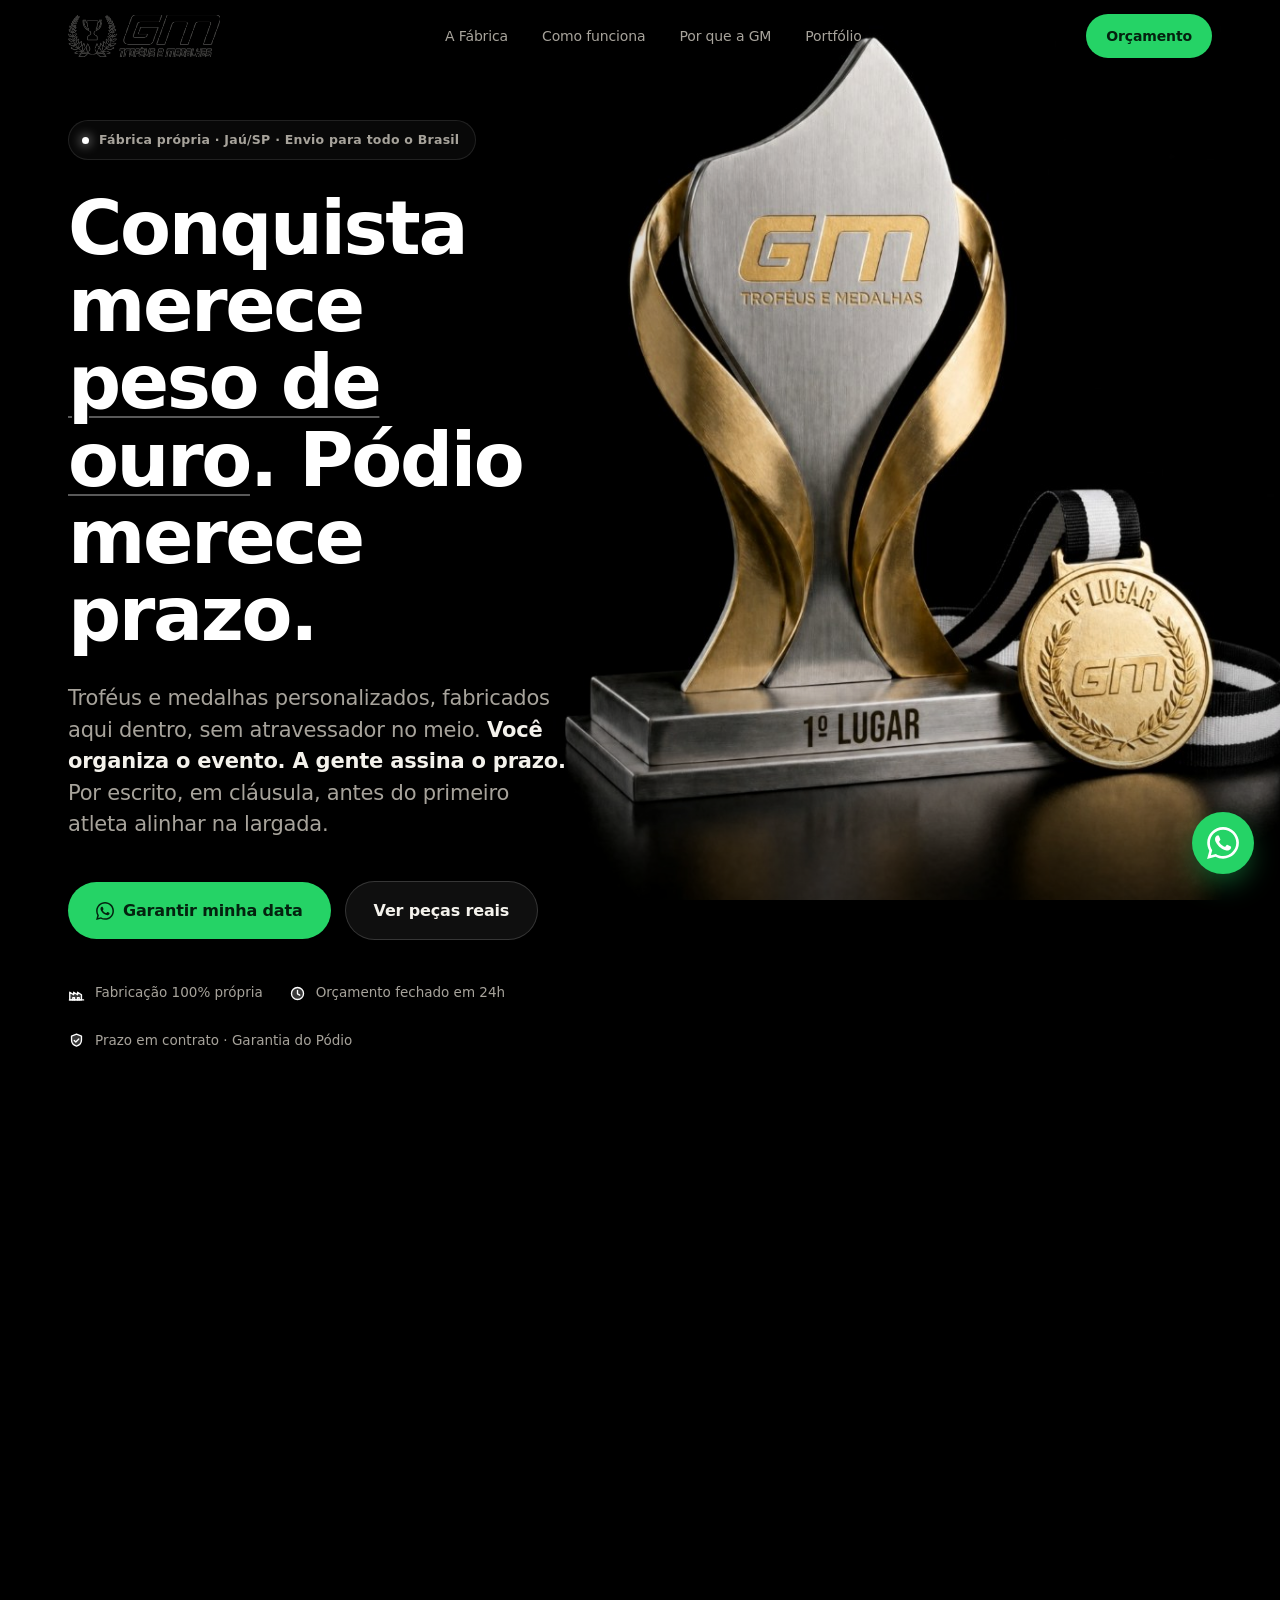
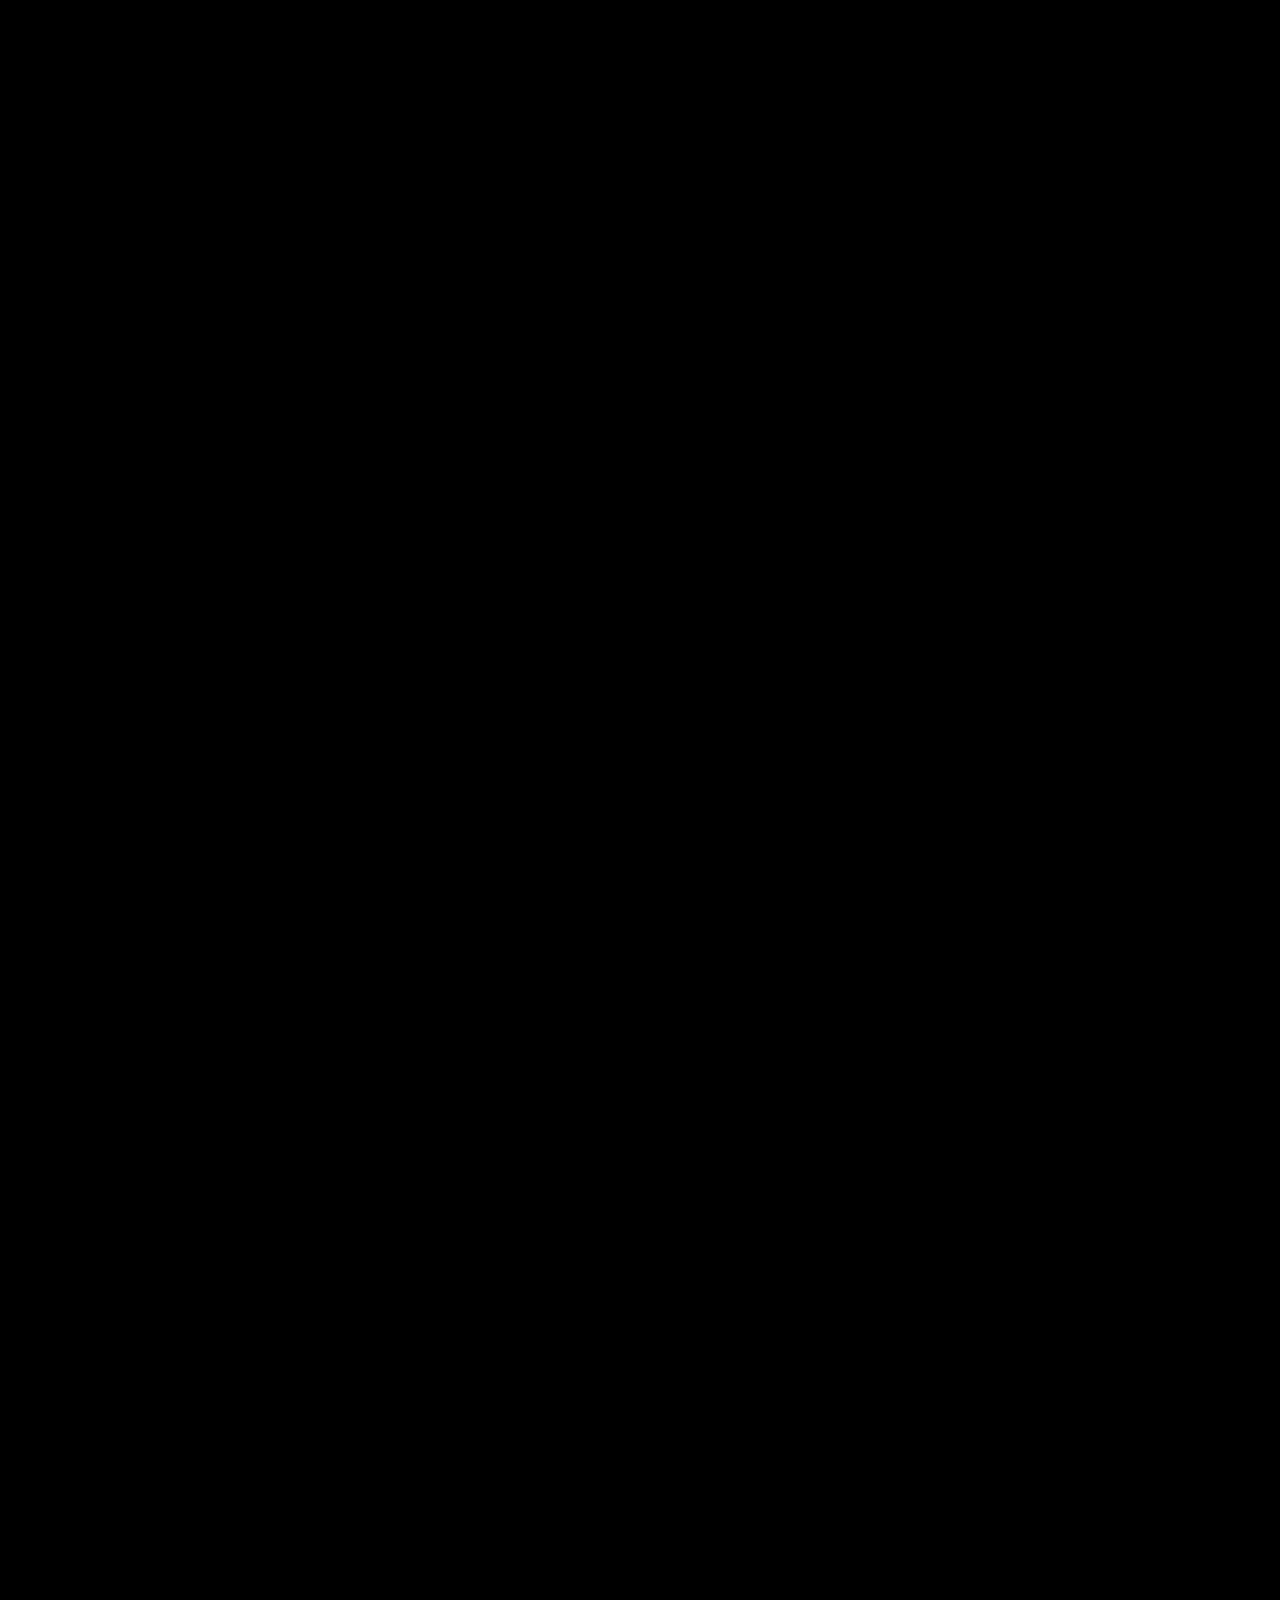
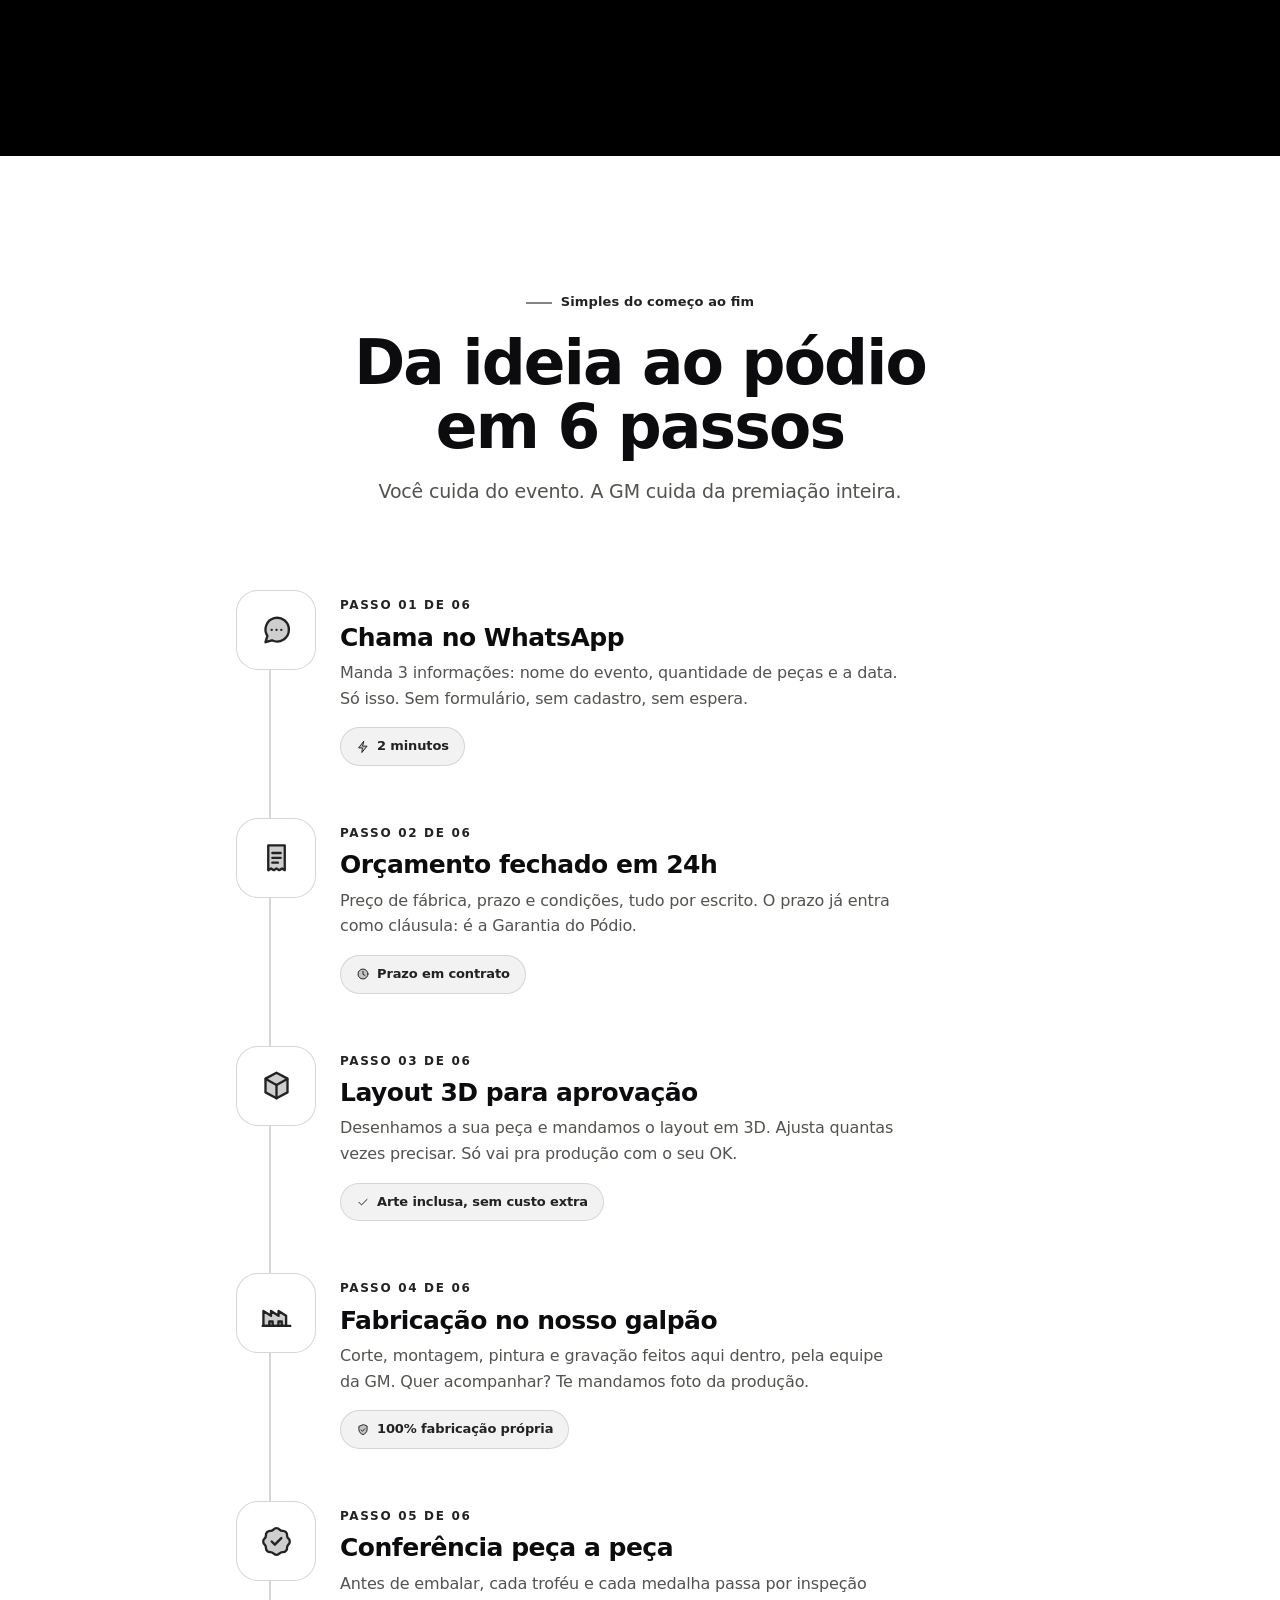
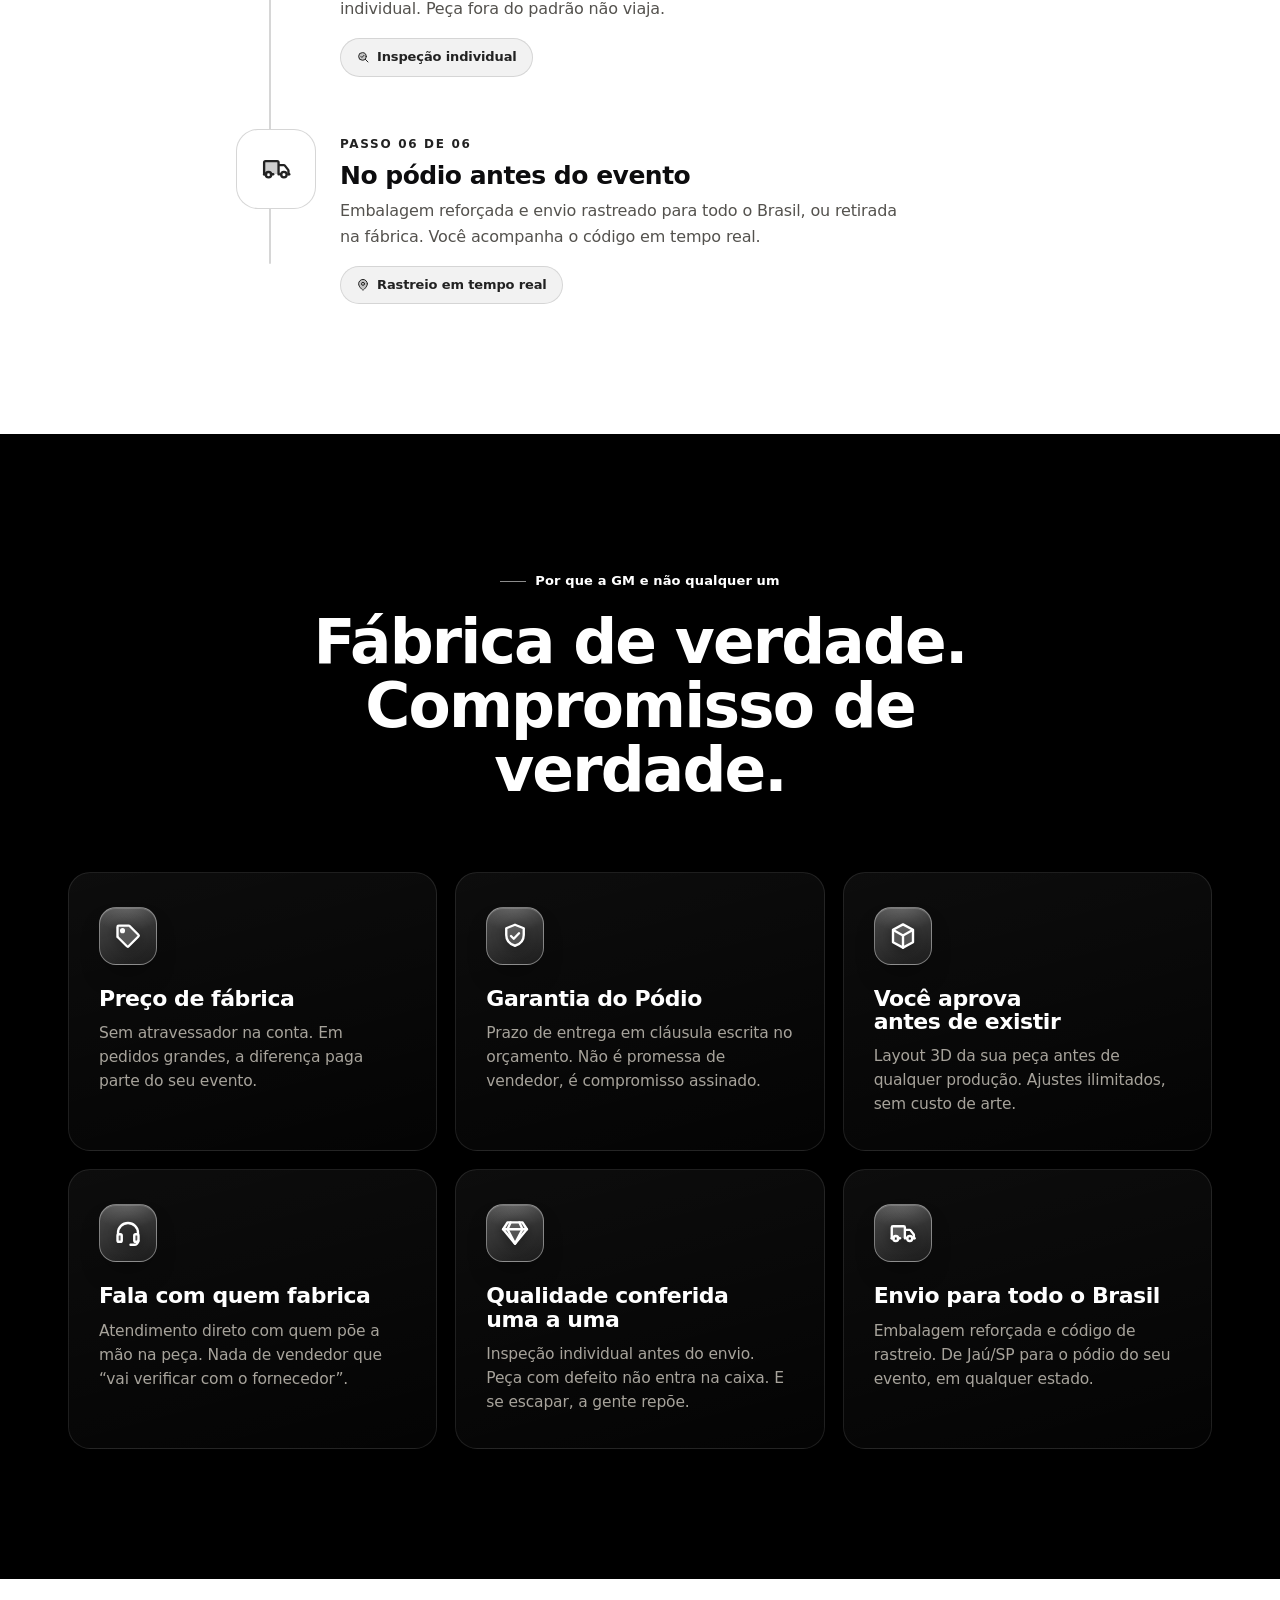
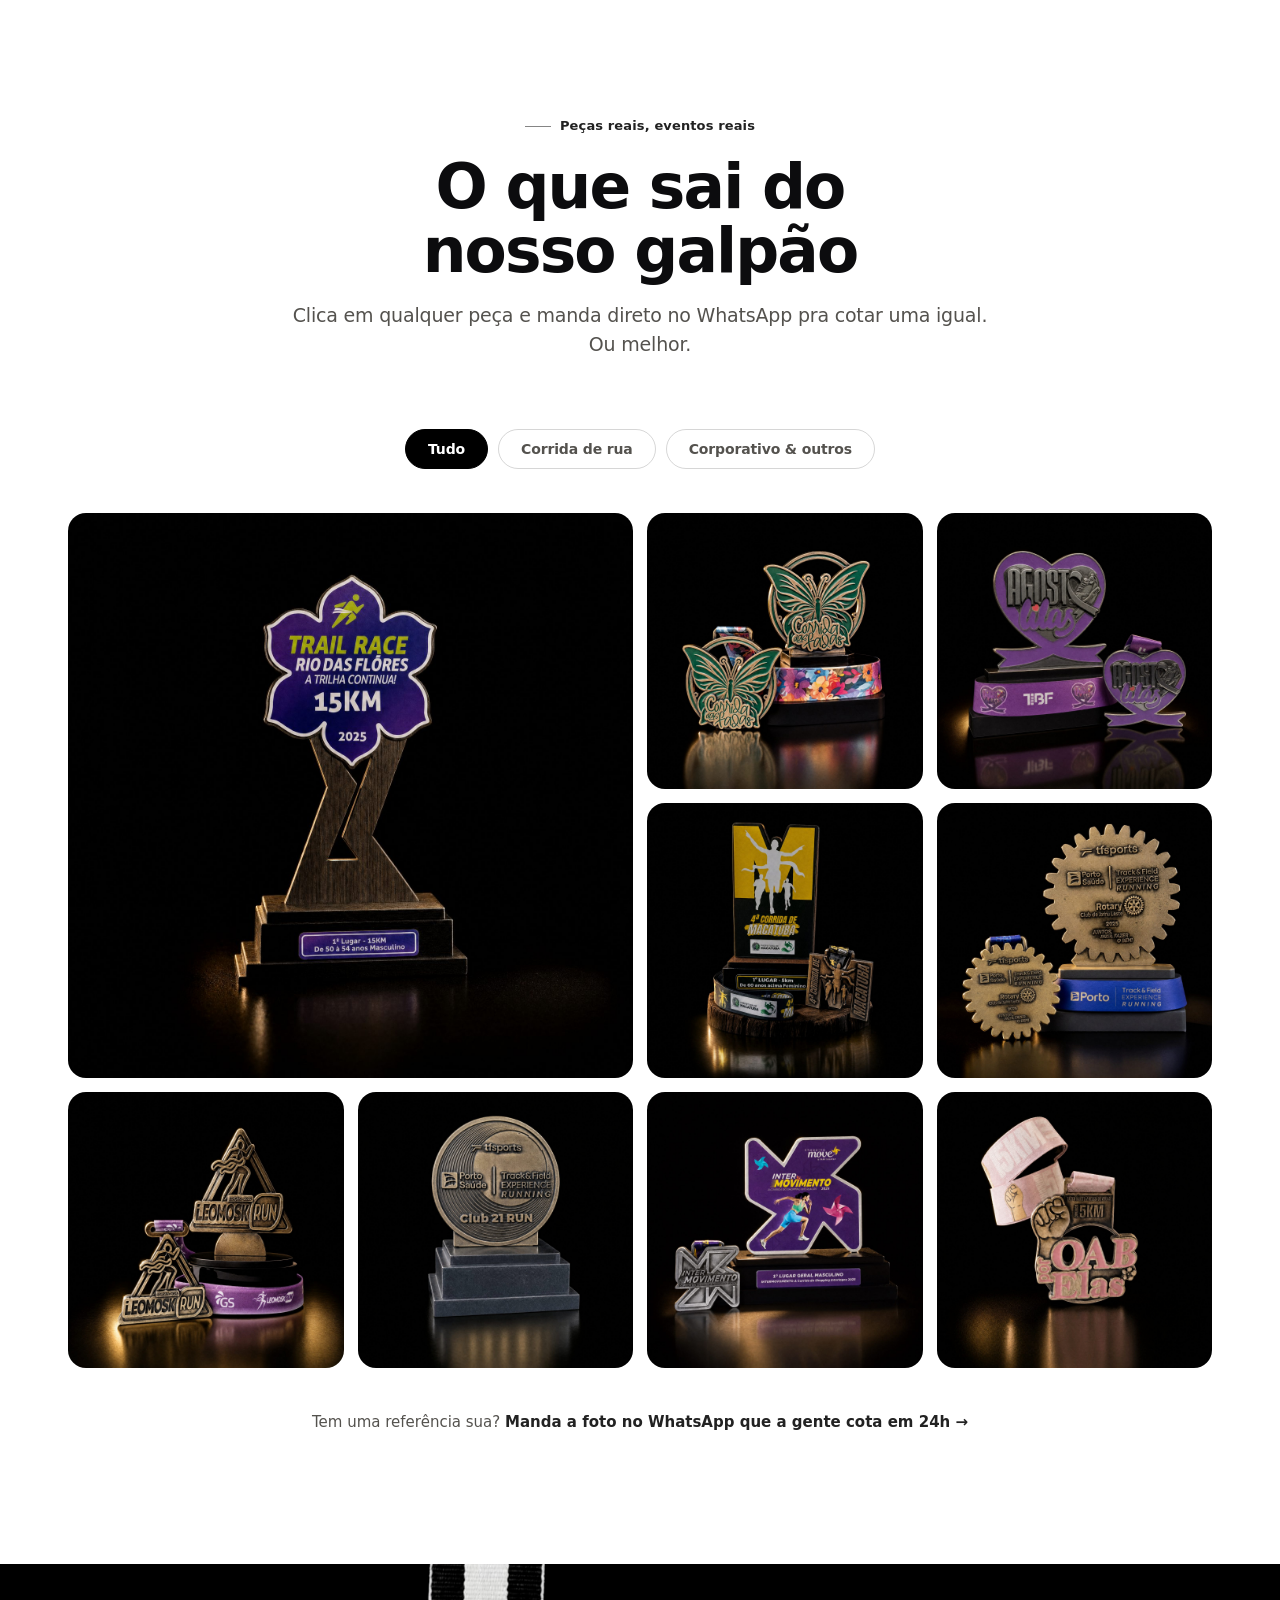
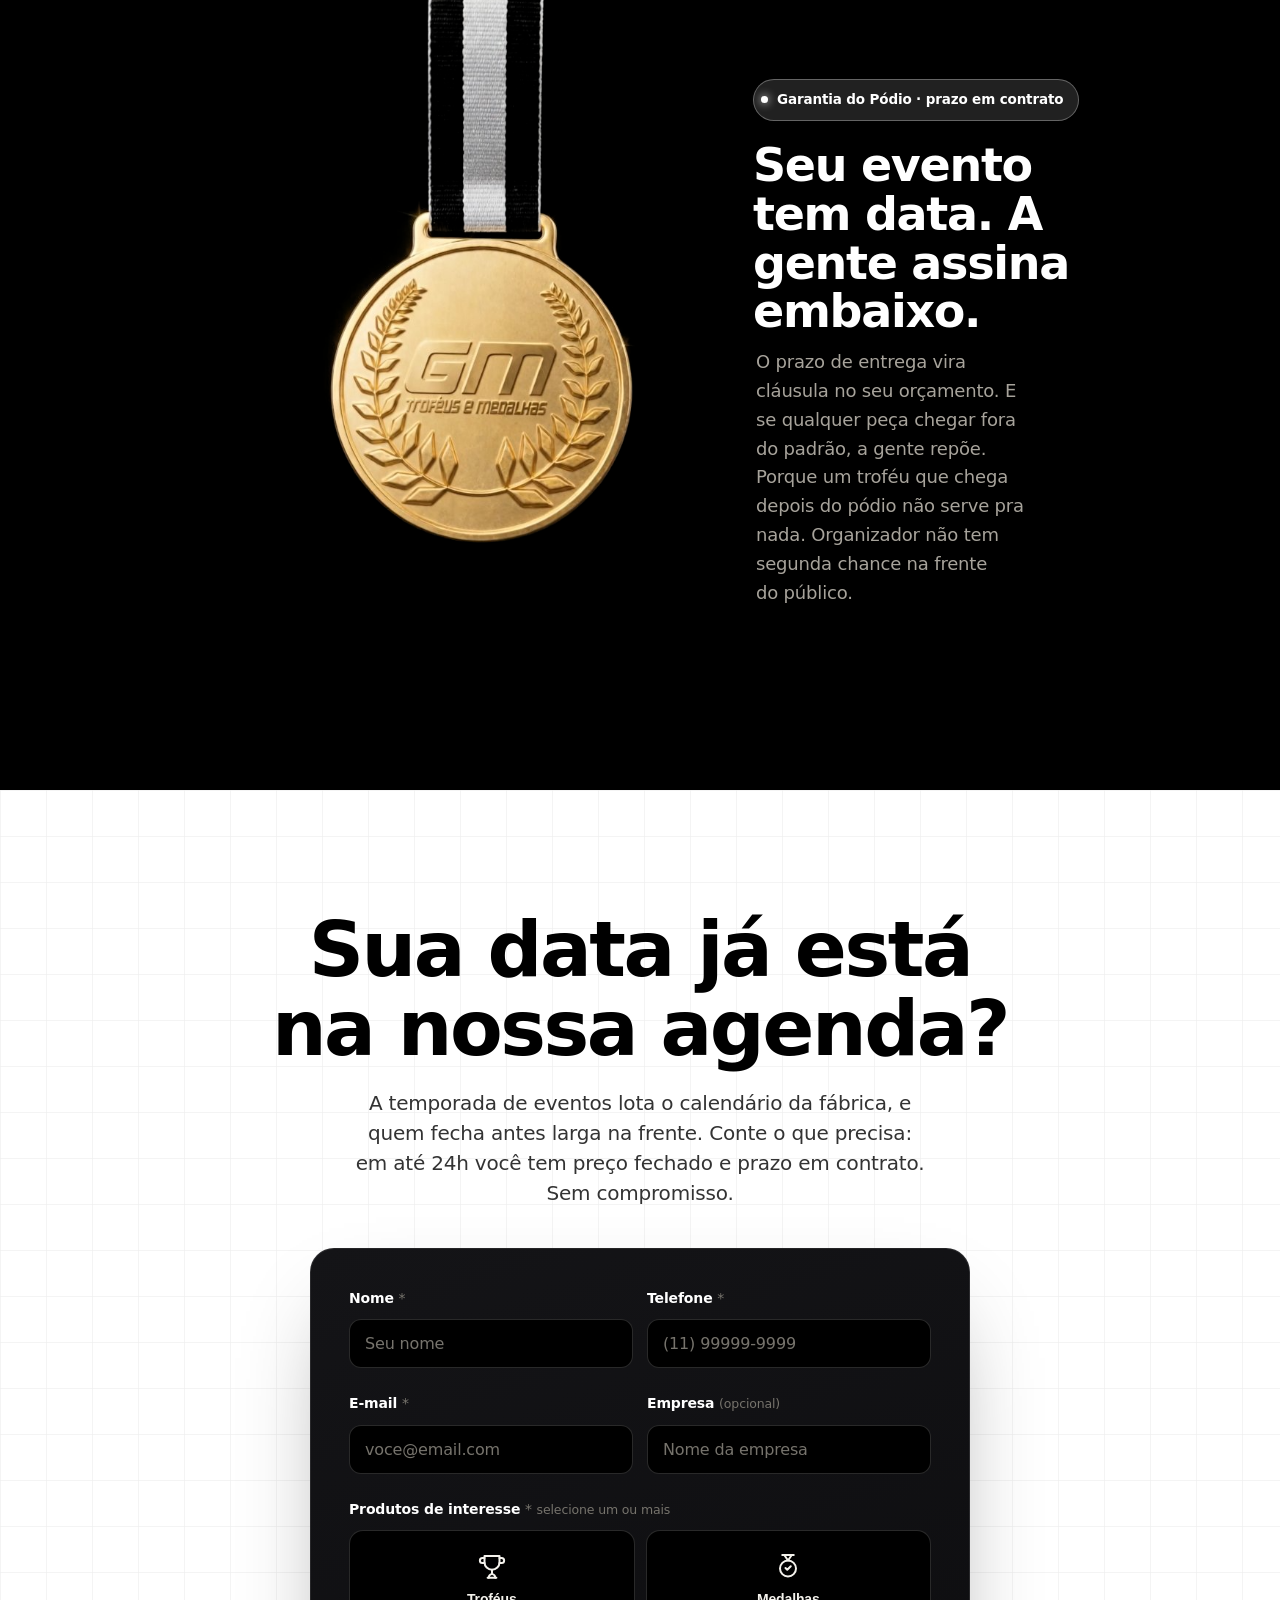
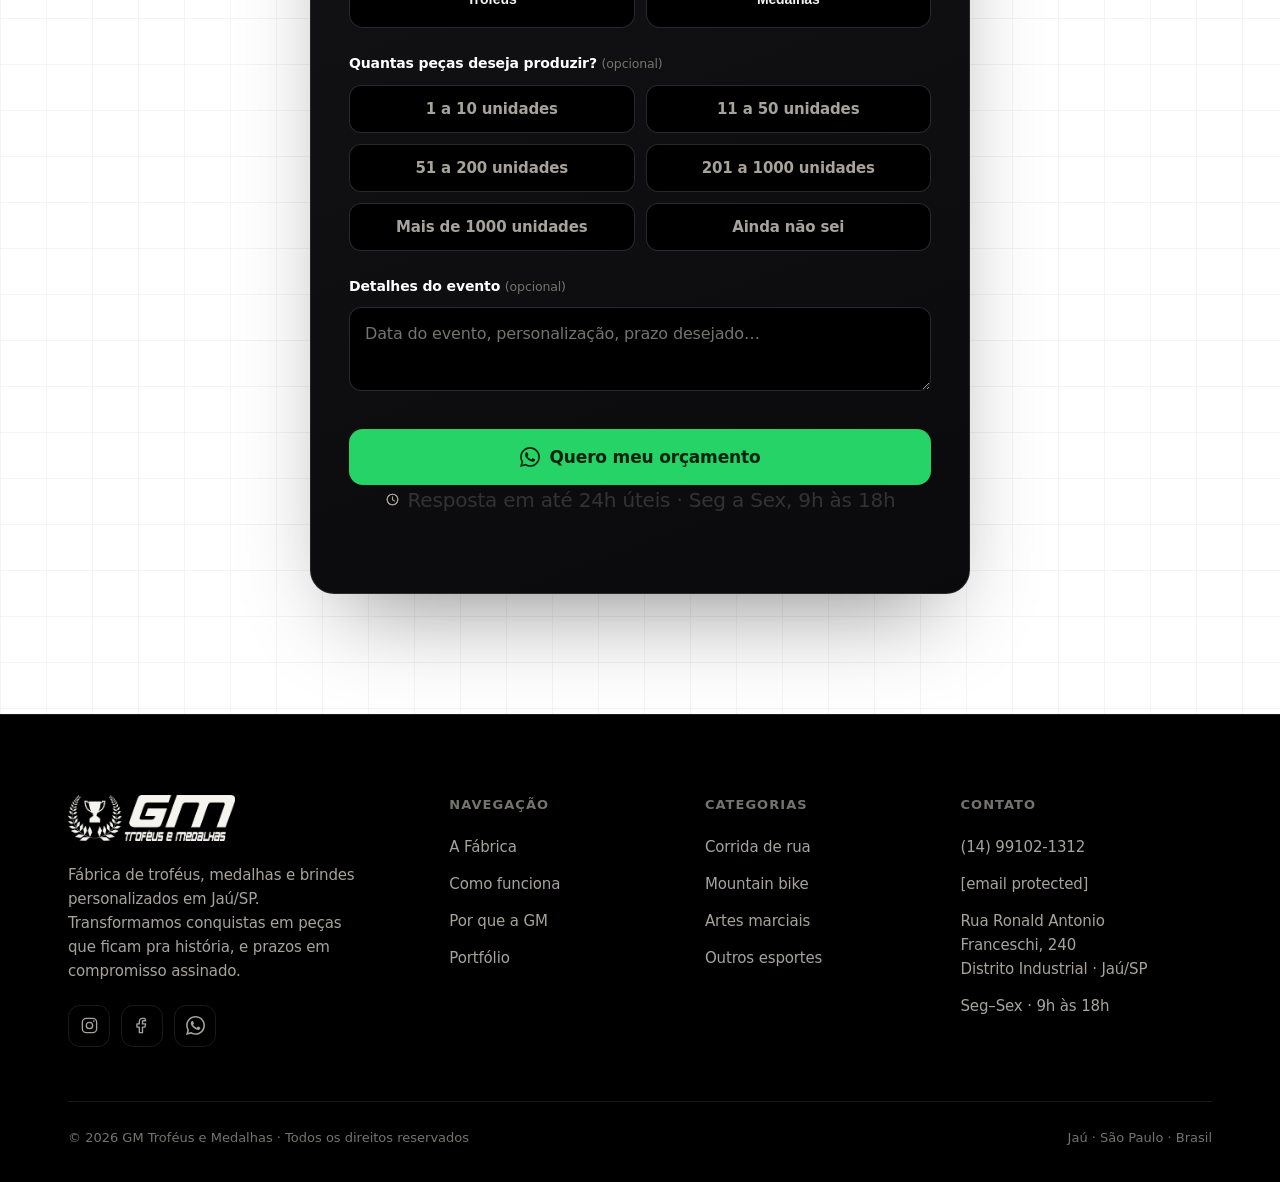
==== index.html @ de51315a "alteracao: atualizacao do site (zip 7)" ====
<!DOCTYPE html>
<html lang="pt-BR">
<head>
<meta charset="UTF-8">
<meta name="viewport" content="width=device-width, initial-scale=1.0">
<title>GM Troféus & Medalhas · Direto da fábrica, no pódio antes do evento</title>
<meta name="description" content="Troféus e medalhas personalizados direto da fábrica em Jaú/SP. Preço de fábrica, layout 3D aprovado por você e prazo garantido em contrato. Orçamento em 24h no WhatsApp.">
<meta name="theme-color" content="#000000">
<meta property="og:type" content="website">
<meta property="og:title" content="GM Troféus & Medalhas · Prazo garantido em contrato">
<meta property="og:description" content="Fabricação própria, personalização total e a Garantia do Pódio: prazo por escrito. Orçamento em 24h.">
<meta property="og:image" content="assets/logo-white.png">
<link rel="icon" type="image/png" href="assets/mark-white.png">
<style>
  :root{
    --gold:#FFFFFF; --gold-br:#FFFFFF; --gold-dp:#C9C9C9; --gold-text:#222222;
    --ink:#000000; --ink-2:#0A0A0C; --ink-3:#111114; --ink-card:#141417;
    --line-d:rgba(255,255,255,0.10); --line-d2:rgba(255,255,255,0.16);
    --paper:#FFFFFF; --paper-2:#F7F5EF; --paper-3:#EEEBE2;
    --line-l:rgba(0,0,0,0.10); --line-l2:rgba(0,0,0,0.16);
    --wa:#25D366; --wa-dk:#0B3B1E;
    --fg-d:#F4F2EC; --fg-d2:#A7A39B; --fg-d3:#76736C;
    --fg-l:#0C0C0E; --fg-l2:#54524E; --fg-l3:#86837C;
    --max:1200px;
    --sans:-apple-system,BlinkMacSystemFont,"SF Pro Display","SF Pro Text","Segoe UI",system-ui,Roboto,sans-serif;
    --ease:cubic-bezier(.16,1,.3,1);
    --sh-1:0 1px 2px rgba(0,0,0,.45);
    --sh-2:0 6px 16px -6px rgba(0,0,0,.55),0 2px 5px rgba(0,0,0,.4);
    --sh-3:0 18px 40px -14px rgba(0,0,0,.62),0 6px 14px -8px rgba(0,0,0,.5);
    --sh-card:0 26px 60px -22px rgba(0,0,0,.74),0 8px 20px -10px rgba(0,0,0,.5);
  }
  *{margin:0;padding:0;box-sizing:border-box}
  html{scroll-behavior:smooth;background:var(--ink);overflow-x:hidden;width:100%;max-width:100%}
  body{font-family:var(--sans);background:var(--ink);color:var(--fg-d);line-height:1.6;-webkit-font-smoothing:antialiased;-moz-osx-font-smoothing:grayscale;text-rendering:optimizeLegibility;font-optical-sizing:auto;font-feature-settings:"kern" 1,"liga" 1,"calt" 1;font-kerning:normal;overflow-x:hidden}
  a{text-decoration:none;color:inherit}
  img{display:block;max-width:100%}
  .wrap{max-width:var(--max);margin:0 auto;padding:0 28px}
  section[id],header[id]{scroll-margin-top:86px}
  h1,h2,h3{letter-spacing:-0.022em;line-height:1.06;font-weight:600;text-wrap:balance}
  p{text-wrap:pretty}
  ::selection{background:var(--gold);color:#000}

  /* ---------- Scrollbar — raia de pista de corrida ---------- */
  ::-webkit-scrollbar{width:16px}
  ::-webkit-scrollbar-track{background:#070708;box-shadow:inset 1px 0 0 rgba(255,255,255,.05),inset -1px 0 0 rgba(255,255,255,.05)}
  ::-webkit-scrollbar-thumb{
    border:3px solid transparent;background-clip:padding-box;border-radius:9px;
    background-image:
      repeating-linear-gradient(180deg,rgba(255,255,255,.9) 0 9px,transparent 9px 26px),
      linear-gradient(90deg,#fff 0 2px,transparent 2px),
      linear-gradient(270deg,#fff 0 2px,transparent 2px),
      linear-gradient(#2c2c2c,#171717);
    background-size:2px 100%,100% 100%,100% 100%,100% 100%;
    background-position:center,left,right,center;
    background-repeat:no-repeat;
  }
  ::-webkit-scrollbar-thumb:hover{
    background-image:
      repeating-linear-gradient(180deg,#fff 0 9px,transparent 9px 26px),
      linear-gradient(90deg,#fff 0 2px,transparent 2px),
      linear-gradient(270deg,#fff 0 2px,transparent 2px),
      linear-gradient(#383838,#1d1d1d);
    background-size:2px 100%,100% 100%,100% 100%,100% 100%;
    background-position:center,left,right,center;
    background-repeat:no-repeat;background-clip:padding-box;
  }
  html{scrollbar-color:#2c2c2c #070708}

  /* ---------- Medal stage (scroll-scrubbed) ---------- */
  #medalStage{position:fixed;inset:0;z-index:1;pointer-events:none;width:100vw;max-width:100vw;height:100vh}
  #stageScrim{position:fixed;inset:0;z-index:2;pointer-events:none;
    background:linear-gradient(90deg,rgba(0,0,0,0.92) 0%,rgba(0,0,0,0.6) 26%,rgba(0,0,0,0.12) 50%,rgba(0,0,0,0) 64%),
               linear-gradient(0deg,rgba(0,0,0,0.5) 0%,rgba(0,0,0,0) 26%)}
  @media(max-width:760px){#stageScrim{background:linear-gradient(0deg,rgba(0,0,0,0.96) 42%,rgba(0,0,0,0.7) 58%,rgba(0,0,0,0.15) 78%,rgba(0,0,0,0.35) 100%)}}
  .scene-glow{position:fixed;inset:0;z-index:0;pointer-events:none;
    background:radial-gradient(820px 680px at 72% 42%,rgba(255,255,255,0.14),transparent 60%),
               radial-gradient(700px 600px at 50% 8%,rgba(255,255,255,0.06),transparent 65%)}
  .content{position:relative;z-index:5}

  /* ---------- NAV ---------- */
  nav{position:fixed;top:0;left:0;right:0;z-index:100;height:72px;display:flex;align-items:center;
    transition:background .4s var(--ease),border-color .4s,backdrop-filter .4s}
  nav.scrolled{background:rgba(0,0,0,0.6);backdrop-filter:blur(22px) saturate(160%);border-bottom:1px solid var(--line-d);box-shadow:0 10px 34px -14px rgba(0,0,0,.75)}
  nav.light.scrolled{background:rgba(255,255,255,0.72);border-bottom:1px solid var(--line-l)}
  nav .wrap{display:flex;align-items:center;justify-content:space-between;width:100%;gap:24px}
  .brand{display:flex;align-items:center;gap:12px}
  .brand img{height:42px;width:auto;transition:opacity .35s;image-rendering:-webkit-optimize-contrast}
  .brand .lk-light{position:absolute;left:0;opacity:0}
  nav.light .brand .lk-dark{opacity:0}
  nav.light .brand .lk-light{opacity:1;position:static}
  .brand-wrap{position:relative;display:flex;align-items:center;height:44px}
  .nlinks{display:flex;gap:34px;font-size:14px;font-weight:500;letter-spacing:-0.01em}
  .nlinks a{color:var(--fg-d2);transition:color .2s}
  nav.light .nlinks a{color:var(--fg-l2)}
  .nlinks a:hover{color:var(--fg-d)}
  nav.light .nlinks a:hover{color:var(--fg-l)}
  .btn{display:inline-flex;align-items:center;gap:9px;font-family:var(--sans);font-weight:600;font-size:15px;
    padding:13px 22px;border-radius:980px;cursor:pointer;border:none;letter-spacing:-0.01em;box-shadow:var(--sh-1);
    transition:transform .2s var(--ease),box-shadow .3s,background .25s,color .25s,border-color .25s;white-space:nowrap}
  .btn svg{width:18px;height:18px}
  .btn-wa{background:var(--wa);color:#04220F}
  .btn-wa:hover{background:#2BE575;transform:translateY(-2px);box-shadow:0 14px 32px -8px rgba(37,211,102,.5),0 4px 10px rgba(0,0,0,.35)}
  .btn-gold{background:var(--gold);color:#000}
  .btn-gold:hover{background:#e8e8e8;transform:translateY(-2px);box-shadow:0 16px 34px -10px rgba(0,0,0,.6),0 3px 8px rgba(0,0,0,.4)}
  .btn-dark{background:#fff;color:#000}
  .btn-dark:hover{background:#000;color:#fff;transform:translateY(-2px)}
  .btn-ghost-d{background:rgba(255,255,255,.06);border:1px solid var(--line-d2);color:var(--fg-d)}
  .btn-ghost-d:hover{border-color:var(--gold);color:var(--gold-br)}
  .nav-cta{padding:11px 20px;font-size:14px}
  .hamb{display:none;flex-direction:column;gap:5px;cursor:pointer;padding:6px}
  .hamb span{width:24px;height:2px;background:var(--fg-d);border-radius:2px;transition:transform .28s var(--ease),opacity .2s,background .3s}
  nav.light .hamb span{background:var(--fg-l)}
  .hamb.on span:nth-child(1){transform:translateY(7px) rotate(45deg)}
  .hamb.on span:nth-child(2){opacity:0}
  .hamb.on span:nth-child(3){transform:translateY(-7px) rotate(-45deg)}

  /* ---------- HERO ---------- */
  .hero{min-height:100svh;display:flex;align-items:center;position:relative;padding:120px 0 90px}
  .hero .wrap{width:100%}
  .hero-copy{max-width:520px;position:relative;z-index:6}
  .eyebrow{display:inline-flex;align-items:center;gap:10px;font-size:12.5px;font-weight:600;letter-spacing:0.02em;
    color:var(--fg-d2);margin-bottom:30px;padding:9px 16px 9px 13px;border:1px solid var(--line-d);border-radius:980px;
    background:rgba(255,255,255,.03);backdrop-filter:blur(8px)}
  .eyebrow i{width:7px;height:7px;border-radius:50%;background:var(--gold);box-shadow:0 0 12px var(--gold);flex-shrink:0}
  .hero h1{font-size:clamp(40px,5.8vw,88px);font-weight:600;color:#fff;letter-spacing:-0.032em;line-height:1.04;margin-bottom:30px}
  .hero h1 em{font-style:normal;color:#fff;text-decoration:underline;text-decoration-thickness:2px;text-underline-offset:8px;text-decoration-color:rgba(255,255,255,.35)}
  .hero .lead{font-size:clamp(17px,1.7vw,21px);color:var(--fg-d2);max-width:520px;margin-bottom:40px;font-weight:400;letter-spacing:-0.01em;line-height:1.5}
  .hero .lead b{color:var(--fg-d);font-weight:600}
  .hcta{display:flex;gap:14px;flex-wrap:wrap;align-items:center}
  .hcta .btn{padding:16px 28px;font-size:16px}
  .trust{display:flex;gap:26px;margin-top:42px;flex-wrap:wrap}
  .trust .t{display:flex;align-items:center;gap:10px;color:var(--fg-d2);font-size:13.5px}
  .trust .t svg{width:17px;height:17px;color:var(--gold);flex-shrink:0}
  .scroll-hint{position:absolute;bottom:30px;left:50%;transform:translateX(-50%);display:flex;flex-direction:column;
    align-items:center;gap:9px;color:var(--fg-d3);font-size:10.5px;letter-spacing:0.18em;text-transform:uppercase;font-weight:600}
  @media(prefers-reduced-motion:no-preference){
    .hero-copy>*{opacity:0;animation:hUp .85s var(--ease) forwards}
    .hero-copy .eyebrow{animation-delay:.06s}
    .hero-copy h1{animation-delay:.16s}
    .hero-copy .lead{animation-delay:.3s}
    .hero-copy .hcta{animation-delay:.42s}
    .hero-copy .trust{animation-delay:.54s}
    .scroll-hint{opacity:0;animation:hUp .85s var(--ease) .8s forwards}
  }
  @keyframes hUp{from{opacity:0;transform:translateY(22px)}to{opacity:1;transform:none}}
  .mouse{width:23px;height:37px;border:1.5px solid var(--fg-d3);border-radius:13px;position:relative}
  .mouse::after{content:'';position:absolute;top:7px;left:50%;transform:translateX(-50%);width:3px;height:7px;background:var(--gold);border-radius:2px;animation:wheel 1.7s infinite}
  @keyframes wheel{0%{opacity:1;top:7px}60%{opacity:0;top:17px}100%{opacity:0}}

  /* ---------- SHOWCASE (pinned-feel, trophy behind) ---------- */
  .showcase{position:relative}
  .scpanel{min-height:82svh;display:flex;align-items:center;padding:48px 0}
  .scpanel .wrap{width:100%;display:grid;grid-template-columns:minmax(0,520px) 1fr;align-items:center;gap:40px}
  .scpanel.right .wrap{grid-template-columns:1fr minmax(0,520px)}
  .scpanel.right .sctext{grid-column:2;margin-left:auto}
  .sctext{max-width:480px}
  .sc-num{font-size:14px;font-weight:600;letter-spacing:0.04em;color:var(--gold);margin-bottom:16px;font-variant-numeric:tabular-nums}
  .sctext h2{font-size:clamp(32px,4vw,54px);font-weight:600;color:#fff;margin-bottom:20px;letter-spacing:-0.03em;line-height:1.05;text-shadow:0 2px 30px rgba(0,0,0,0.6)}
  .sctext p{font-size:18px;color:var(--fg-d2);font-weight:400;letter-spacing:-0.01em;line-height:1.55;text-shadow:0 1px 18px rgba(0,0,0,0.7)}
  .sctext p b{color:#fff;font-weight:600}

  /* ---------- SECTION SHELLS ---------- */
  section[data-theme]{position:relative;z-index:5}
  .light-sec{background:var(--paper);color:var(--fg-l)}
  .dark-sec{background:var(--ink);color:var(--fg-d)}
  .pad{padding:130px 0}
  .sec-head{max-width:760px;margin:0 auto 70px;text-align:center}
  .sec-tag{display:inline-flex;align-items:center;gap:9px;font-size:13px;font-weight:600;letter-spacing:0.01em;color:var(--gold-text);margin-bottom:18px}
  .dark-sec .sec-tag{color:var(--gold)}
  .sec-tag::before{content:'';width:26px;height:1.5px;background:currentColor;opacity:.55}
  .sec-head h2{font-size:clamp(36px,4.8vw,64px);font-weight:600;letter-spacing:-0.03em;line-height:1.04;margin-bottom:18px}
  .light-sec .sec-head h2{color:var(--fg-l)}
  .dark-sec .sec-head h2{color:#fff}
  .sec-head p{font-size:19px;font-weight:400;letter-spacing:-0.01em;line-height:1.55}
  .light-sec .sec-head p{color:var(--fg-l2)}
  .dark-sec .sec-head p{color:var(--fg-d2)}

  /* ---------- COMO FUNCIONA (timeline) ---------- */
  .timeline{max-width:820px;margin:0 auto;position:relative;padding-left:6px}
  .tl-rail{position:absolute;left:39px;top:18px;bottom:40px;width:2px;background:var(--line-l2);border-radius:2px;overflow:hidden}
  .tl-fill{position:absolute;left:39px;top:18px;width:2px;background:linear-gradient(#2a2a2a,#111 60%,#000);border-radius:2px;height:0;box-shadow:0 0 10px rgba(0,0,0,.18)}
  .tl-comet{position:absolute;left:40px;top:18px;width:0;height:0;z-index:3;pointer-events:none}
  .tl-comet::before{content:'';position:absolute;left:-5px;top:-5px;width:10px;height:10px;border-radius:50%;background:#111;
    box-shadow:0 0 0 4px rgba(0,0,0,.10),0 6px 14px rgba(0,0,0,.25)}
  .tstep{position:relative;display:grid;grid-template-columns:80px 1fr;gap:24px;padding:14px 0 38px;align-items:start}
  .tstep:last-child{padding-bottom:0}
  .tnode{width:80px;height:80px;border-radius:22px;background:var(--paper);border:1.5px solid var(--line-l2);
    display:grid;place-items:center;color:var(--gold-text);position:relative;z-index:2;
    transition:transform .5s var(--ease),border-color .5s,color .5s,box-shadow .5s,background .5s}
  .tnode svg{width:33px;height:33px;stroke-width:1.7;position:relative;z-index:2;transition:transform .5s var(--ease);filter:none}
  .tnode::after{content:'';position:absolute;inset:-6px;border-radius:26px;border:1.5px solid #1a1a1a;opacity:0;transform:scale(.85);transition:opacity .5s,transform .5s}
  .tstep.on .tnode{border-color:transparent;color:#fff;transform:scale(1.04);
    background:#111;box-shadow:0 14px 36px rgba(0,0,0,.32)}
  .tstep.on .tnode::after{opacity:.45;transform:scale(1);animation:nodePulse 2.4s var(--ease) infinite}
  .tstep.on .tnode svg{transform:scale(1.06);filter:none}
  @keyframes nodePulse{0%{opacity:.5;transform:scale(1)}70%{opacity:0;transform:scale(1.22)}100%{opacity:0;transform:scale(1.22)}}
  .tbody{padding:6px 0 0;position:relative;transition:transform .5s var(--ease)}
  .tstep.on .tbody{transform:translateX(4px)}
  .ghost-n{position:absolute;right:6px;top:-22px;font-size:96px;font-weight:500;line-height:1;color:var(--gold);opacity:.06;
    letter-spacing:-0.04em;font-variant-numeric:tabular-nums;pointer-events:none;transition:opacity .5s}
  .tstep.on .ghost-n{opacity:.11}
  .tbody .tnum{font-size:12px;font-weight:600;color:var(--gold-text);letter-spacing:0.14em;margin-bottom:9px;text-transform:uppercase;font-variant-numeric:tabular-nums}
  .tbody h3{font-size:25px;font-weight:600;letter-spacing:-0.02em;color:var(--fg-l);margin-bottom:9px}
  .tbody p{font-size:16px;color:var(--fg-l2);max-width:560px;letter-spacing:-0.01em}
  .chip{display:inline-flex;align-items:center;gap:7px;margin-top:16px;padding:8px 15px;border-radius:980px;
    background:rgba(0,0,0,.05);border:1px solid rgba(0,0,0,.12);color:#222;font-size:13px;font-weight:600;letter-spacing:-0.01em;
    transition:background .4s,border-color .4s,box-shadow .4s}
  .tstep.on .chip{background:rgba(0,0,0,.08);border-color:rgba(0,0,0,.2);box-shadow:0 6px 18px rgba(0,0,0,.1)}
  .chip svg{width:14px;height:14px}
  /* entrance: slide in from the right, staggered */
  .tstep{opacity:0;transform:translateX(40px)}
  .tstep.seen{opacity:1;transform:none;transition:opacity .7s var(--ease),transform .7s var(--ease)}

  /* ---------- POR QUE (glass cards) ---------- */
  .why-grid{display:grid;grid-template-columns:repeat(3,1fr);gap:18px}
  .feat{position:relative;background:linear-gradient(165deg,rgba(255,255,255,.05),rgba(255,255,255,.015));
    border:1px solid var(--line-d);border-radius:22px;padding:34px 30px;overflow:hidden;box-shadow:var(--sh-2);
    transition:transform .45s var(--ease),border-color .4s,background .4s,box-shadow .45s}
  .feat::after{content:'';position:absolute;width:240px;height:240px;border-radius:50%;top:-130px;right:-110px;
    background:radial-gradient(circle,rgba(255,255,255,.22),transparent 68%);opacity:0;transition:opacity .45s}
  .feat:hover{transform:translateY(-7px);border-color:var(--line-d2);background:linear-gradient(165deg,rgba(255,255,255,.08),rgba(255,255,255,.02));box-shadow:var(--sh-card)}
  .feat:hover::after{opacity:1}
  .feat .ico{width:58px;height:58px;border-radius:17px;display:grid;place-items:center;color:var(--gold-br);
    background:linear-gradient(158deg,rgba(255,255,255,.26),rgba(255,255,255,.07));
    border:1.5px solid rgba(255,255,255,.4);
    box-shadow:inset 0 1px 0 rgba(255,255,255,.16),0 14px 28px -14px rgba(0,0,0,.72);
    margin-bottom:22px;position:relative;z-index:1;overflow:hidden;
    transition:transform .35s var(--ease),border-color .35s,box-shadow .35s}
  .feat .ico::before{content:'';position:absolute;inset:0;border-radius:inherit;pointer-events:none;
    background:radial-gradient(120% 90% at 50% -10%,rgba(255,255,255,.2),transparent 58%)}
  .feat .ico svg{width:30px;height:30px;position:relative;z-index:1;color:var(--gold-br);filter:drop-shadow(0 2px 6px rgba(0,0,0,.55))}
  .feat:hover .ico{transform:translateY(-2px);border-color:rgba(255,255,255,.62);box-shadow:inset 0 1px 0 rgba(255,255,255,.2),0 20px 36px -14px rgba(0,0,0,.8)}
  .feat h3{font-size:22px;font-weight:600;letter-spacing:-0.02em;color:#fff;margin-bottom:11px;position:relative;z-index:1}
  .feat p{font-size:15.5px;color:var(--fg-d2);letter-spacing:-0.01em;line-height:1.55;position:relative;z-index:1}

  /* ---------- PORTFOLIO ---------- */
  .filters{display:flex;gap:10px;flex-wrap:wrap;justify-content:center;margin-bottom:44px}
  .filters button{font-family:var(--sans);font-weight:600;font-size:14px;letter-spacing:-0.01em;cursor:pointer;
    padding:11px 22px;border-radius:980px;background:transparent;border:1px solid var(--line-l2);color:var(--fg-l2);transition:all .22s}
  .filters button:hover{border-color:var(--fg-l);color:var(--fg-l)}
  .filters button.active{background:#000;border-color:#000;color:#fff}
  .gallery{display:grid;grid-template-columns:repeat(4,1fr);grid-auto-rows:1fr;gap:14px}
  .gitem{position:relative;border-radius:18px;overflow:hidden;aspect-ratio:1;background:var(--paper-3);cursor:pointer;display:block}
  .gitem img{width:100%;height:100%;object-fit:cover;transition:transform .8s var(--ease)}
  .gitem:hover img{transform:scale(1.08)}
  .gitem .ov{position:absolute;inset:0;background:linear-gradient(to top,rgba(0,0,0,.88),rgba(0,0,0,.05) 58%,transparent);
    display:flex;flex-direction:column;justify-content:flex-end;padding:20px;opacity:0;transition:opacity .35s}
  .gitem:hover .ov{opacity:1}
  .gitem .ov .cat{font-size:11.5px;color:var(--gold-br);text-transform:uppercase;letter-spacing:0.08em;font-weight:600;margin-bottom:6px}
  .gitem .ov .wa{display:inline-flex;align-items:center;gap:8px;font-size:14px;font-weight:600;color:#fff;letter-spacing:-0.01em}
  .gitem .ov .wa svg{width:16px;height:16px}
  .gitem.big{grid-column:span 2;grid-row:span 2;aspect-ratio:auto}
  .pf-note{text-align:center;margin-top:42px;color:var(--fg-l2);font-size:15px}
  .pf-note a{color:var(--gold-text);font-weight:600}

  /* ---------- GARANTIA ---------- */
  .guar{display:grid;grid-template-columns:auto 1fr;gap:44px;align-items:center;max-width:1000px;margin:0 auto;
    background:var(--ink);border:none;border-radius:28px;padding:0 60px 60px 60px;position:relative;overflow:visible}
  .guar-sec{padding-top:0;overflow:hidden}
  .medal-wrap{position:relative;z-index:1;align-self:start;width:560px;height:740px;flex-shrink:0;margin:-34px 0 -70px}
  /* abaixo de 1024px: empilha (medalha em cima, texto embaixo) p/ o texto não espremer */
  @media(max-width:1024px){
    .guar{grid-template-columns:1fr;justify-items:center;text-align:center;padding:0 40px 50px}
    .medal-wrap{align-self:auto;width:min(460px,84vw);height:600px;margin:0 auto -30px}
  }
  .medal3d{width:100%;height:100%;display:block}
  /* medalha em quadros PNG com fundo transparente — sem retângulo de canvas */
  .pill-100{display:inline-flex;align-items:center;gap:9px;margin-bottom:20px;padding:9px 17px;border-radius:980px;
    background:rgba(255,255,255,.13);border:1px solid rgba(255,255,255,.3);color:var(--gold-br);font-size:13.5px;font-weight:600;letter-spacing:-0.01em}
  .pill-100 .dot{width:7px;height:7px;border-radius:50%;background:var(--gold);box-shadow:0 0 10px var(--gold)}
  .guar h2{font-size:clamp(30px,3.6vw,46px);font-weight:600;letter-spacing:-0.028em;line-height:1.06;color:#fff;margin-bottom:16px}
  .guar h2 em{font-style:normal;color:var(--gold-br)}
  .guar p{font-size:18px;color:var(--fg-d2);max-width:560px;letter-spacing:-0.01em}

  /* ---------- FINAL CTA ---------- */
  .finalcta{background:#fff;text-align:center;position:relative;overflow:hidden;z-index:5}
  .finalcta::before{content:'';position:absolute;inset:0;opacity:.07;
    background-image:linear-gradient(rgba(0,0,0,.6) 1px,transparent 1px),linear-gradient(90deg,rgba(0,0,0,.6) 1px,transparent 1px);background-size:46px 46px}
  .finalcta .wrap{position:relative;z-index:2;padding:120px 28px}
  .finalcta h2{font-size:clamp(40px,6vw,86px);font-weight:600;color:#000;letter-spacing:-0.032em;line-height:1.03;margin-bottom:20px}
  .finalcta p{font-size:20px;color:#333;max-width:580px;margin:0 auto 40px;font-weight:450;letter-spacing:-0.01em;line-height:1.5}
  .finalcta .btn{padding:19px 40px;font-size:18px;background:#000;color:#fff}
  .finalcta .btn:hover{background:#000;transform:translateY(-2px);box-shadow:0 16px 40px rgba(0,0,0,.34)}
  .finalcta .micro{margin-top:20px;font-size:14.5px;color:#555;font-weight:600;display:inline-flex;align-items:center;gap:8px}
  .finalcta .micro svg{width:16px;height:16px}

  /* ---------- ORÇAMENTO FORM (embutido na seção branca) ---------- */
  .orc-card{max-width:660px;margin:14px auto 0;text-align:left;background:linear-gradient(160deg,#141417,#0A0A0C);
    border:1px solid rgba(255,255,255,.1);border-radius:24px;padding:38px;box-shadow:0 44px 90px -34px rgba(0,0,0,.45)}
  .orc-card .fset{margin-bottom:24px}
  .orc-card .fset:last-of-type{margin-bottom:0}
  .flabel{display:block;font-size:14px;font-weight:600;color:#fff;letter-spacing:-0.01em;margin-bottom:10px}
  .flabel .req{color:#76736C;font-weight:500}
  .flabel .opt{color:#76736C;font-weight:400;font-size:12.5px}
  .ffield{width:100%;background:#000;border:1.5px solid rgba(255,255,255,.16);border-radius:12px;color:#fff;
    font-family:var(--sans);font-size:16px;font-weight:500;letter-spacing:-0.01em;padding:14px 15px;
    transition:border-color .2s,box-shadow .2s;-webkit-appearance:none}
  .ffield::placeholder{color:#76736C;font-weight:400}
  .ffield:focus{outline:none;border-color:rgba(255,255,255,.55);box-shadow:0 0 0 4px rgba(255,255,255,.08)}
  textarea.ffield{resize:vertical;min-height:84px;line-height:1.5}
  .frow{display:grid;grid-template-columns:1fr 1fr;gap:14px}
  .prod-grid{display:grid;grid-template-columns:1fr 1fr;gap:11px}
  .prod{position:relative;background:#000;border:1.5px solid rgba(255,255,255,.16);border-radius:14px;
    padding:20px 14px;cursor:pointer;display:flex;flex-direction:column;align-items:center;gap:10px;text-align:center;
    transition:border-color .18s,background .18s}
  .prod:hover{border-color:rgba(255,255,255,.4)}
  .prod svg{width:30px;height:30px;color:#F4F2EC;stroke-width:1.6}
  .prod span{font-size:14px;font-weight:600;color:#F4F2EC;letter-spacing:-0.01em}
  .prod .tick{position:absolute;top:9px;right:9px;width:20px;height:20px;border-radius:50%;background:#fff;
    display:grid;place-items:center;opacity:0;transform:scale(.6);transition:all .2s var(--ease)}
  .prod .tick svg{width:12px;height:12px;color:#000;stroke-width:3}
  .prod.sel{border-color:#fff;background:rgba(255,255,255,.06)}
  .prod.sel .tick{opacity:1;transform:scale(1)}
  .prod.sel svg,.prod.sel span{color:#fff}
  .qty-grid{display:grid;grid-template-columns:1fr 1fr;gap:11px}
  .qty{background:#000;border:1.5px solid rgba(255,255,255,.16);border-radius:12px;padding:14px;cursor:pointer;
    font-size:15px;font-weight:600;color:#A7A39B;text-align:center;letter-spacing:-0.01em;font-family:var(--sans);
    transition:border-color .18s,background .18s,color .18s}
  .qty:hover{border-color:rgba(255,255,255,.4);color:#fff}
  .qty.sel{border-color:#fff;background:#fff;color:#000}
  .orc-error{display:none;margin:8px 0 0;font-size:13.5px;color:#ff9a9a;align-items:center;gap:8px;text-align:left}
  .orc-error.show{display:flex}
  .orc-error svg{width:16px;height:16px;flex-shrink:0}
  .orc-submit{width:100%;margin-top:30px;background:var(--wa);color:#04220F;border:none;border-radius:14px;
    font-family:var(--sans);font-size:17px;font-weight:700;letter-spacing:-0.01em;padding:18px;cursor:pointer;
    display:flex;align-items:center;justify-content:center;gap:10px;transition:transform .2s var(--ease),box-shadow .3s,background .2s}
  .orc-submit svg{width:20px;height:20px;fill:#04220F}
  .orc-submit:hover{background:#2BE575;transform:translateY(-2px);box-shadow:0 16px 36px -12px rgba(37,211,102,.5)}
  .orc-foot{margin-top:16px;text-align:center;font-size:13px;color:#76736C;display:flex;align-items:center;
    justify-content:center;gap:8px}
  .orc-foot svg{width:15px;height:15px;color:#A7A39B}
  @media(max-width:680px){
    .orc-card{padding:24px 18px;border-radius:20px}
    .frow{grid-template-columns:1fr}
    .finalcta .wrap{padding:90px 22px}
  }

  /* ---------- FOOTER ---------- */
  footer{background:var(--ink);border-top:1px solid var(--line-d);padding:80px 0 34px;position:relative;z-index:5}
  .foot-grid{display:grid;grid-template-columns:1.6fr 1fr 1fr 1.2fr;gap:46px;margin-bottom:54px}
  .foot-brand img{height:46px;margin-bottom:22px}
  .foot-brand p{max-width:300px;color:var(--fg-d2);font-size:15px;letter-spacing:-0.01em}
  .socials{display:flex;gap:11px;margin-top:22px}
  .foot-grid .socials a{width:42px;height:42px;border:1px solid var(--line-d);border-radius:12px;display:grid;place-items:center;color:var(--fg-d2);margin-bottom:0;transition:all .22s}
  .foot-grid .socials a svg{width:19px;height:19px;display:block}
  .foot-grid .socials a:hover{border-color:var(--gold);color:var(--gold-br);transform:translateY(-2px)}
  .foot-grid h4{font-size:13px;font-weight:600;text-transform:uppercase;letter-spacing:0.08em;color:var(--fg-d3);margin-bottom:20px}
  .foot-grid a,.foot-grid p.fl{display:block;font-size:15px;color:var(--fg-d2);margin-bottom:13px;transition:color .2s;letter-spacing:-0.01em}
  .foot-grid a:hover{color:var(--gold-br)}
  .foot-bot{border-top:1px solid var(--line-d);padding-top:26px;display:flex;justify-content:space-between;gap:14px;flex-wrap:wrap;font-size:13px;color:var(--fg-d3)}
  .foot-bot a{color:var(--fg-d2)}

  /* ---------- FLOAT WA ---------- */
  .float-wa{position:fixed;bottom:26px;right:26px;z-index:99;width:62px;height:62px;border-radius:50%;background:var(--wa);
    display:grid;place-items:center;box-shadow:0 12px 30px -6px rgba(37,211,102,.5),0 6px 16px rgba(0,0,0,.4);transition:transform .2s var(--ease)}
  .float-wa::before{content:'';position:absolute;inset:0;border-radius:50%;animation:pulse 2.6s infinite}
  .float-wa:hover{transform:scale(1.08)}
  .float-wa svg{width:32px;height:32px;fill:#fff;position:relative;z-index:1}
  @keyframes pulse{0%{box-shadow:0 0 0 0 rgba(37,211,102,.5)}70%{box-shadow:0 0 0 16px rgba(37,211,102,0)}100%{box-shadow:0 0 0 0 rgba(37,211,102,0)}}

  /* ---------- LOADER ---------- */
  #loader{position:fixed;inset:0;z-index:9999;background:var(--ink);display:grid;place-items:center;transition:opacity .8s,visibility .8s}
  #loader.done{opacity:0;visibility:hidden}
  #loader .spin{width:58px;height:58px;border-radius:50%;border:3px solid var(--line-d2);border-top-color:var(--gold);animation:rot 1s linear infinite}
  @keyframes rot{to{transform:rotate(360deg)}}

  /* ---------- REVEAL ---------- */
  .reveal{opacity:0;transform:translateY(34px);transition:opacity .9s var(--ease),transform .9s var(--ease)}
  .reveal.in{opacity:1;transform:none}

  /* ---------- RESPONSIVE ---------- */
  @media(max-width:900px){
    .scpanel .wrap{grid-template-columns:1fr}
    .scpanel.right .sctext{grid-column:1}
    .scpanel{min-height:auto;padding:46px 0}
    .sctext{max-width:none;background:rgba(8,8,10,.64);backdrop-filter:blur(10px) saturate(140%);padding:26px 24px;border-radius:20px;border:1px solid var(--line-d2);box-shadow:0 20px 50px rgba(0,0,0,.5)}
    .why-grid{grid-template-columns:1fr 1fr;gap:18px}
    .gallery{grid-template-columns:repeat(2,1fr)}
    .gitem.big{grid-column:span 2;grid-row:span 1;aspect-ratio:16/10}
    .guar{grid-template-columns:1fr;text-align:center;justify-items:center;padding:44px 28px;gap:34px}
    .guar-sec{padding-top:0}
    .medal-wrap{align-self:auto;width:min(300px,72vw);height:min(300px,72vw);margin:-40px auto -20px;overflow:hidden}
    .foot-grid{grid-template-columns:1fr 1fr}
    .pad{padding:82px 0}
    .sec-head{margin-bottom:46px}
    .sec-head p{font-size:17px}
  }
  @media(max-width:600px){
    .nlinks,.nav-cta{display:none}
    .hamb{display:flex}
    .why-grid{grid-template-columns:1fr}
    .gallery{grid-template-columns:1fr 1fr}
    .trust{gap:16px 22px}
    .timeline{padding-left:0}
    .tstep{grid-template-columns:56px 1fr;gap:16px}
    .tnode{width:56px;height:56px}.tnode svg{width:25px;height:25px}
    .tl-rail,.tl-fill{left:27px}
    .foot-grid{grid-template-columns:1fr}
    .guar{padding:36px 22px}
    .seal{width:150px;height:150px}
    .wrap{padding:0 22px}
    .ghost-n{display:none}
    .tbody h3{font-size:21px}
    .foot-bot{flex-direction:column;gap:8px;text-align:center;justify-content:center}
    .pad{padding:64px 0}
  }
  /* ---------- MOBILE hero/stage: trophy on top, text at the bottom ---------- */
  @media(max-width:760px){
    .hero{align-items:flex-end;min-height:100svh;padding:96px 0 7vh}
    .hero-copy{margin-top:42vh}
    .hero .wrap{width:100%}
    .hero-copy{max-width:none}
    .hero h1{font-size:clamp(26px,6.6vw,40px);margin-bottom:20px;overflow-wrap:break-word;word-break:normal;hyphens:auto;max-width:100%}
    .wrap{padding:0 20px}
    .hero .lead{font-size:16px;max-width:100%;width:100%;margin-bottom:26px;overflow-wrap:break-word;box-sizing:border-box}
    .hero-copy{max-width:100%;width:100%;box-sizing:border-box}
    .hero-copy *{max-width:100%;box-sizing:border-box}
    .eyebrow{margin-bottom:20px;font-size:11.5px}
    .hcta{flex-direction:column;align-items:stretch;gap:11px}
    .hcta .btn{width:100%;justify-content:center;padding:16px 22px;font-size:15.5px}
    .scroll-hint{display:none}
    .sctext{background:rgba(8,8,10,.68);backdrop-filter:blur(10px) saturate(140%)}
    .sctext h2{font-size:clamp(26px,7vw,36px)}
    .sctext p{font-size:15.5px}
  }
  .mobile-menu{display:none}
</style>
</head>
<body>

<template id="__bundler_thumbnail">
  <svg viewBox="0 0 100 100" xmlns="http://www.w3.org/2000/svg">
    <rect width="100" height="100" fill="#000"/>
    <path d="M38 30h24v8a12 12 0 0 1-24 0Z" fill="none" stroke="#fff" stroke-width="2.4" stroke-linejoin="round"/>
    <path d="M38 32h-4a3.4 3.4 0 0 0 0 7h4" fill="none" stroke="#fff" stroke-width="2.4"/>
    <path d="M62 32h4a3.4 3.4 0 0 1 0 7h-4" fill="none" stroke="#fff" stroke-width="2.4"/>
    <path d="M50 50v8" stroke="#fff" stroke-width="2.4"/>
    <path d="M43 70h14" stroke="#fff" stroke-width="2.4" stroke-linecap="round"/>
    <path d="M44.5 70c0-4 2.4-5.6 5.5-6.4 3.1.8 5.5 2.4 5.5 6.4" fill="none" stroke="#fff" stroke-width="2.4"/>
  </svg>
</template>

<!-- LOADER -->
<div id="loader"><div class="spin"></div></div>

<!-- MEDAL STAGE (scroll-scrubbed) -->
<canvas id="medalStage"></canvas>
<div id="stageScrim"></div>

<!-- NAV -->
<nav id="nav">
  <div class="wrap">
    <a href="#top" class="brand" aria-label="GM Troféus e Medalhas">
      <span class="brand-wrap">
        <img class="lk-dark" src="assets/logo-white.png" alt="GM Troféus e Medalhas">
        <img class="lk-light" src="assets/logo-black.png" alt="GM Troféus e Medalhas">
      </span>
    </a>
    <div class="nlinks">
      <a href="#showcase">A Fábrica</a>
      <a href="#processo">Como funciona</a>
      <a href="#porque">Por que a GM</a>
      <a href="#portfolio">Portfólio</a>
    </div>
    <a class="btn btn-wa nav-cta" href="#contato">Orçamento</a>
    <div class="hamb" id="hamb"><span></span><span></span><span></span></div>
  </div>
</nav>

<div class="content" id="top">

  <!-- HERO -->
  <header class="hero" data-nav="dark" style="padding: 120px 0px 90px">
    <div class="wrap">
      <div class="hero-copy">
        <span class="eyebrow"><i></i> Fábrica própria · Jaú/SP · Envio para todo o Brasil</span>
        <h1 style="font-weight: 600; width: 502px">Conquista merece <em style="background-position: center center">peso de ouro</em>. Pódio merece prazo.</h1>
        <p class="lead" style="width: 500px">Troféus e medalhas personalizados, fabricados aqui dentro, sem atravessador no meio. <b>Você organiza o evento. A gente assina o prazo.</b> Por escrito, em cláusula, antes do primeiro atleta alinhar na largada.</p>
        <div class="hcta">
          <a class="btn btn-wa" href="https://api.whatsapp.com/send?phone=5514991021312&text=Ol%C3%A1!%20Quero%20garantir%20minha%20data%20na%20produ%C3%A7%C3%A3o.%0AEvento%3A%20%0AQuantidade%3A%20%0AData%3A%20" target="_blank" rel="noopener">
            <svg viewBox="0 0 24 24" fill="currentColor"><path d="M.057 24l1.687-6.163c-1.041-1.804-1.588-3.849-1.587-5.946.003-6.556 5.338-11.891 11.893-11.891 3.181.001 6.167 1.24 8.413 3.488 2.245 2.248 3.481 5.236 3.48 8.414-.003 6.557-5.338 11.892-11.893 11.892-1.99-.001-3.951-.5-5.688-1.448l-6.305 1.654zm6.597-3.807c1.676.995 3.276 1.591 5.392 1.592 5.448 0 9.886-4.434 9.889-9.885.002-5.462-4.415-9.89-9.881-9.892-5.452 0-9.887 4.434-9.889 9.884-.001 2.225.651 3.891 1.746 5.634l-.999 3.648 3.742-.981zm11.387-5.464c-.074-.124-.272-.198-.57-.347-.297-.149-1.758-.868-2.031-.967-.272-.099-.47-.149-.669.149-.198.297-.768.967-.941 1.165-.173.198-.347.223-.644.074-.297-.149-1.255-.462-2.39-1.475-.883-.788-1.48-1.761-1.653-2.059-.173-.297-.018-.458.13-.606.134-.133.297-.347.446-.521.151-.172.2-.296.3-.495.099-.198.05-.372-.025-.521-.075-.148-.669-1.611-.916-2.206-.242-.579-.487-.501-.669-.51l-.57-.01c-.198 0-.52.074-.792.372s-1.04 1.016-1.04 2.479 1.065 2.876 1.213 3.074c.149.198 2.095 3.2 5.076 4.487.709.306 1.263.489 1.694.626.712.226 1.36.194 1.872.118.571-.085 1.758-.719 2.006-1.413.248-.695.248-1.29.173-1.414z"/></svg>
            Garantir minha data
          </a>
          <a class="btn btn-ghost-d" href="#portfolio">Ver peças reais</a>
        </div>
        <div class="trust">
          <span class="t"><svg viewBox="0 0 24 24" fill="none" stroke="currentColor" stroke-width="1.9" stroke-linecap="round" stroke-linejoin="round"><path d="M2.5 21V10.2l5.5 3.5v-3.5l5.5 3.5v-3.5l5.5 3.5V21Z" fill="currentColor" stroke="none" opacity="0.22"/><path d="M2.5 21V10.2l5.5 3.5v-3.5l5.5 3.5v-3.5l5.5 3.5V21Z"/><path d="M2 21h20"/><path d="M6.8 21v-3.2h2.4V21"/><path d="M13.4 21v-3.2h2.4V21"/></svg> Fabricação 100% própria</span>
          <span class="t"><svg viewBox="0 0 24 24" fill="none" stroke="currentColor" stroke-width="1.9" stroke-linecap="round" stroke-linejoin="round"><path d="M12 3.5a8.5 8.5 0 1 0 0 17 8.5 8.5 0 0 0 0-17Z" fill="currentColor" stroke="none" opacity="0.22"/><circle cx="12" cy="12" r="8.5"/><path d="M12 7.5v5l3.2 1.9"/></svg> Orçamento fechado em 24h</span>
          <span class="t"><svg viewBox="0 0 24 24" fill="none" stroke="currentColor" stroke-width="1.9" stroke-linecap="round" stroke-linejoin="round"><path d="M12 3 5 5.8v5.4c0 4.3 3 7.4 7 8.6 4-1.2 7-4.3 7-8.6V5.8Z" fill="currentColor" stroke="none" opacity="0.22"/><path d="M12 3 5 5.8v5.4c0 4.3 3 7.4 7 8.6 4-1.2 7-4.3 7-8.6V5.8Z"/><path d="M8.8 12l2.2 2.2 4.2-4.4"/></svg> Prazo em contrato · Garantia do Pódio</span>
        </div>
      </div>
    </div>
    <div class="scroll-hint" style="display:none"></div>
  </header>

  <!-- SHOWCASE -->
  <section class="showcase" id="showcase" data-nav="dark">
    <div class="scpanel left">
      <div class="wrap">
        <div class="sctext">
          <div class="sc-num">01 · Fabricação própria</div>
          <h2>Quem revende, repassa o risco. Quem fabrica, assume.</h2>
          <p>A maioria dos sites de troféu é vitrine de revenda: compram de uma fábrica como a nossa, somam a margem e deixam o seu prazo na mão de um terceiro que você nunca viu. Aqui a peça <b>nasce no nosso galpão</b> no Distrito Industrial de Jaú. Preço de quem fabrica, e prazo que depende só da gente.</p>
        </div>
      </div>
    </div>
    <div class="scpanel left">
      <div class="wrap">
        <div class="sctext">
          <div class="sc-num">02 · Personalização total</div>
          <h2>O seu evento, gravado em metal.</h2>
          <p>Cor, formato, gravação, logo, mensagem, fita personalizada. Você aprova o <b>layout 3D antes de produzir</b> e vê a peça pronta antes dela existir. Nada de modelo genérico que o atleta já ganhou em outras três provas.</p>
        </div>
      </div>
    </div>
    <div class="scpanel left">
      <div class="wrap">
        <div class="sctext">
          <div class="sc-num">03 · Acabamento premium</div>
          <h2>A medalha que o atleta posta. O troféu que fica na estante.</h2>
          <p>Peso de verdade na mão, brilho que aparece na foto do pódio, com o nome do seu evento junto. Reconhecimento que fica exposto na sala, não esquecido na gaveta. É a sua prova sendo lembrada o ano inteiro.</p>
        </div>
      </div>
    </div>
  </section>

  <!-- COMO FUNCIONA (light) -->
  <section class="light-sec pad" id="processo" data-theme="light" data-nav="light">
    <div class="wrap">
      <div class="sec-head reveal">
        <span class="sec-tag">Simples do começo ao fim</span>
        <h2>Da ideia ao pódio em 6 passos</h2>
        <p>Você cuida do evento. A GM cuida da premiação inteira.</p>
      </div>
      <div class="timeline" id="timeline">
        <div class="tl-rail"></div>
        <div class="tl-fill" id="tlfill"></div>
        <div class="tl-comet" id="tlcomet"></div>
        <!-- steps injected -->
      </div>
    </div>
  </section>

  <!-- POR QUE (dark) -->
  <section class="dark-sec pad" id="porque" data-theme="dark" data-nav="dark">
    <div class="wrap">
      <div class="sec-head reveal">
        <span class="sec-tag">Por que a GM e não qualquer um</span>
        <h2>Fábrica de verdade.<br>Compromisso de verdade.</h2>
      </div>
      <div class="why-grid" id="whygrid"><!-- cards injected --></div>
    </div>
  </section>

  <!-- PORTFOLIO (light) -->
  <section class="light-sec pad" id="portfolio" data-theme="light" data-nav="light">
    <div class="wrap">
      <div class="sec-head reveal">
        <span class="sec-tag">Peças reais, eventos reais</span>
        <h2>O que sai do nosso galpão</h2>
        <p>Clica em qualquer peça e manda direto no WhatsApp pra cotar uma igual. Ou melhor.</p>
      </div>
      <div class="filters reveal">
        <button class="active" data-f="all">Tudo</button>
        <button data-f="rua">Corrida de rua</button>
        <button data-f="mtb">Mountain bike</button>
        <button data-f="marcial">Artes marciais</button>
        <button data-f="outros">Corporativo & outros</button>
      </div>
      <div class="gallery" id="gallery"></div>
      <p class="pf-note reveal">Tem uma referência sua? <a href="https://api.whatsapp.com/send?phone=5514991021312&text=Ol%C3%A1!%20Tenho%20uma%20refer%C3%AAncia%20de%20pe%C3%A7a%20e%20quero%20um%20or%C3%A7amento." target="_blank" rel="noopener">Manda a foto no WhatsApp que a gente cota em 24h →</a></p>
    </div>
  </section>

  <!-- GARANTIA (dark) -->
  <section class="dark-sec pad guar-sec" data-theme="dark" data-nav="dark">
    <div class="wrap reveal">
      <div class="guar">
        <div class="medal-wrap"><canvas id="medalVidCanvas" class="medal3d" style="width:100%; height:100%; margin: 0px; padding: 0px"></canvas></div>
        <div class="gt">
          <span class="pill-100" style="padding: 9px 15px 10px 7px; margin: 21px -2px 20px -51px"><span class="dot"></span> Garantia do Pódio · prazo em contrato</span>
          <h2 style="width: 335px; margin: 0px 0px 60px -51px; border-width: 0px; border-style: solid">Seu evento tem data. <em>A gente assina embaixo.</em></h2>
          <p style="width: 275px; height: 206px; padding: 0px; margin: -48px">O prazo de entrega vira cláusula no seu orçamento. E se qualquer peça chegar fora do padrão, a gente repõe. Porque um troféu que chega depois do pódio não serve pra nada. Organizador não tem segunda chance na frente do público.</p>
        </div>
      </div>
    </div>
  </section>

  <!-- FINAL CTA -->
  <section class="finalcta" id="contato" data-nav="light">
    <div class="wrap">
      <h2>Sua data já está<br>na nossa agenda?</h2>
      <p>A temporada de eventos lota o calendário da fábrica, e quem fecha antes larga na frente. Conte o que precisa: em até 24h você tem preço fechado e prazo em contrato. Sem compromisso.</p>

      <form class="orc-card" id="orcForm" autocomplete="on" novalidate>
        <div class="frow">
          <div class="fset">
            <label class="flabel" for="nome">Nome <span class="req">*</span></label>
            <input class="ffield" id="nome" name="nome" type="text" placeholder="Seu nome" required>
          </div>
          <div class="fset">
            <label class="flabel" for="tel">Telefone <span class="req">*</span></label>
            <input class="ffield" id="tel" name="tel" type="tel" inputmode="numeric" placeholder="(11) 99999-9999" maxlength="15" required>
          </div>
        </div>
        <div class="frow">
          <div class="fset">
            <label class="flabel" for="email">E-mail <span class="req">*</span></label>
            <input class="ffield" id="email" name="email" type="email" placeholder="voce@email.com" required>
          </div>
          <div class="fset">
            <label class="flabel" for="empresa">Empresa <span class="opt">(opcional)</span></label>
            <input class="ffield" id="empresa" name="empresa" type="text" placeholder="Nome da empresa">
          </div>
        </div>

        <div class="fset">
          <label class="flabel">Produtos de interesse <span class="req">*</span> <span class="opt">selecione um ou mais</span></label>
          <div class="prod-grid" id="prodGrid">
            <button type="button" class="prod" data-prod="Troféus">
              <span class="tick"><svg viewBox="0 0 24 24" fill="none" stroke="currentColor" stroke-linecap="round" stroke-linejoin="round"><path d="M20 6 9 17l-5-5"/></svg></span>
              <svg viewBox="0 0 24 24" fill="none" stroke="currentColor" stroke-linecap="round" stroke-linejoin="round"><path d="M6 4h12v5a6 6 0 0 1-12 0Z"/><path d="M6 5.6H4.3a2 2 0 0 0 0 4H6"/><path d="M18 5.6h1.7a2 2 0 0 1 0 4H18"/><path d="M12 15v3.4"/><path d="M8.5 21.4h7"/><path d="M9.4 21.4c0-1.9 1.1-2.7 2.6-3.1 1.5.4 2.6 1.2 2.6 3.1"/></svg>
              <span>Troféus</span>
            </button>
            <button type="button" class="prod" data-prod="Medalhas">
              <span class="tick"><svg viewBox="0 0 24 24" fill="none" stroke="currentColor" stroke-linecap="round" stroke-linejoin="round"><path d="M20 6 9 17l-5-5"/></svg></span>
              <svg viewBox="0 0 24 24" fill="none" stroke="currentColor" stroke-linecap="round" stroke-linejoin="round"><circle cx="12" cy="14" r="6.4"/><path d="M9 3.2 12 7.6 15 3.2"/><path d="M7.4 3.2h9.2"/><path d="M10 13.6l1.4 1.4 2.8-2.8"/></svg>
              <span>Medalhas</span>
            </button>
          </div>
          <p class="orc-error" id="errProd"><svg viewBox="0 0 24 24" fill="none" stroke="currentColor" stroke-width="1.8" stroke-linecap="round" stroke-linejoin="round"><circle cx="12" cy="12" r="9"/><path d="M12 8v5M12 16h.01"/></svg> Selecione ao menos um produto.</p>
        </div>

        <div class="fset">
          <label class="flabel">Quantas peças deseja produzir? <span class="opt">(opcional)</span></label>
          <div class="qty-grid" id="qtyGrid">
            <button type="button" class="qty" data-qty="1 a 10 unidades">1 a 10 unidades</button>
            <button type="button" class="qty" data-qty="11 a 50 unidades">11 a 50 unidades</button>
            <button type="button" class="qty" data-qty="51 a 200 unidades">51 a 200 unidades</button>
            <button type="button" class="qty" data-qty="201 a 1000 unidades">201 a 1000 unidades</button>
            <button type="button" class="qty" data-qty="Mais de 1000 unidades">Mais de 1000 unidades</button>
            <button type="button" class="qty" data-qty="Ainda não sei">Ainda não sei</button>
          </div>
        </div>

        <div class="fset">
          <label class="flabel" for="msg">Detalhes do evento <span class="opt">(opcional)</span></label>
          <textarea class="ffield" id="msg" name="msg" placeholder="Data do evento, personalização, prazo desejado…"></textarea>
        </div>

        <p class="orc-error" id="errReq"><svg viewBox="0 0 24 24" fill="none" stroke="currentColor" stroke-width="1.8" stroke-linecap="round" stroke-linejoin="round"><circle cx="12" cy="12" r="9"/><path d="M12 8v5M12 16h.01"/></svg> Preencha nome, telefone e e-mail para continuar.</p>

        <button class="orc-submit" type="submit">
          <svg viewBox="0 0 24 24"><path d="M.057 24l1.687-6.163c-1.041-1.804-1.588-3.849-1.587-5.946.003-6.556 5.338-11.891 11.893-11.891 3.181.001 6.167 1.24 8.413 3.488 2.245 2.248 3.481 5.236 3.48 8.414-.003 6.557-5.338 11.892-11.893 11.892-1.99-.001-3.951-.5-5.688-1.448l-6.305 1.654zm6.597-3.807c1.676.995 3.276 1.591 5.392 1.592 5.448 0 9.886-4.434 9.889-9.885.002-5.462-4.415-9.89-9.881-9.892-5.452 0-9.887 4.434-9.889 9.884-.001 2.225.651 3.891 1.746 5.634l-.999 3.648 3.742-.981zm11.387-5.464c-.074-.124-.272-.198-.57-.347-.297-.149-1.758-.868-2.031-.967-.272-.099-.47-.149-.669.149-.198.297-.768.967-.941 1.165-.173.198-.347.223-.644.074-.297-.149-1.255-.462-2.39-1.475-.883-.788-1.48-1.761-1.653-2.059-.173-.297-.018-.458.13-.606.134-.133.297-.347.446-.521.151-.172.2-.296.3-.495.099-.198.05-.372-.025-.521-.075-.148-.669-1.611-.916-2.206-.242-.579-.487-.501-.669-.51l-.57-.01c-.198 0-.52.074-.792.372s-1.04 1.016-1.04 2.479 1.065 2.876 1.213 3.074c.149.198 2.095 3.2 5.076 4.487.709.306 1.263.489 1.694.626.712.226 1.36.194 1.872.118.571-.085 1.758-.719 2.006-1.413.248-.695.248-1.29.173-1.414z"/></svg>
          Quero meu orçamento
        </button>
        <p class="orc-foot">
          <svg viewBox="0 0 24 24" fill="none" stroke="currentColor" stroke-width="1.7" stroke-linecap="round" stroke-linejoin="round"><path d="M12 3.5a8.5 8.5 0 1 0 0 17 8.5 8.5 0 0 0 0-17Z"/><circle cx="12" cy="12" r="8.5"/><path d="M12 7.5v5l3.2 1.9"/></svg>
          Resposta em até 24h úteis · Seg a Sex, 9h às 18h
        </p>
      </form>
    </div>
  </section>

  <!-- FOOTER -->
  <footer data-nav="dark">
    <div class="wrap">
      <div class="foot-grid">
        <div class="foot-brand">
          <img src="assets/logo-white.png" alt="GM Troféus e Medalhas" class="foot-logo">
          <p>Fábrica de troféus, medalhas e brindes personalizados em Jaú/SP. Transformamos conquistas em peças que ficam pra história, e prazos em compromisso assinado.</p>
          <div class="socials">
            <a href="https://www.instagram.com/gmtrofeus/" target="_blank" rel="noopener" aria-label="Instagram"><svg viewBox="0 0 24 24" fill="none" stroke="currentColor" stroke-width="1.7" stroke-linecap="round" stroke-linejoin="round"><rect x="3" y="3" width="18" height="18" rx="5"/><circle cx="12" cy="12" r="4"/><circle cx="17.5" cy="6.5" r="1" fill="currentColor" stroke="none"/></svg></a>
            <a href="https://www.facebook.com/gmtrofeus" target="_blank" rel="noopener" aria-label="Facebook"><svg viewBox="0 0 24 24" fill="none" stroke="currentColor" stroke-width="1.7" stroke-linecap="round" stroke-linejoin="round"><path d="M15 3h-3a4 4 0 0 0-4 4v3H5v4h3v7h4v-7h3l1-4h-4V7a1 1 0 0 1 1-1h3z"/></svg></a>
            <a href="https://api.whatsapp.com/send?phone=5514991021312" target="_blank" rel="noopener" aria-label="WhatsApp"><svg viewBox="0 0 24 24" fill="currentColor"><path d="M.057 24l1.687-6.163c-1.041-1.804-1.588-3.849-1.587-5.946.003-6.556 5.338-11.891 11.893-11.891 3.181.001 6.167 1.24 8.413 3.488 2.245 2.248 3.481 5.236 3.48 8.414-.003 6.557-5.338 11.892-11.893 11.892-1.99-.001-3.951-.5-5.688-1.448l-6.305 1.654zm6.597-3.807c1.676.995 3.276 1.591 5.392 1.592 5.448 0 9.886-4.434 9.889-9.885.002-5.462-4.415-9.89-9.881-9.892-5.452 0-9.887 4.434-9.889 9.884-.001 2.225.651 3.891 1.746 5.634l-.999 3.648 3.742-.981zm11.387-5.464c-.074-.124-.272-.198-.57-.347-.297-.149-1.758-.868-2.031-.967-.272-.099-.47-.149-.669.149-.198.297-.768.967-.941 1.165-.173.198-.347.223-.644.074-.297-.149-1.255-.462-2.39-1.475-.883-.788-1.48-1.761-1.653-2.059-.173-.297-.018-.458.13-.606.134-.133.297-.347.446-.521.151-.172.2-.296.3-.495.099-.198.05-.372-.025-.521-.075-.148-.669-1.611-.916-2.206-.242-.579-.487-.501-.669-.51l-.57-.01c-.198 0-.52.074-.792.372s-1.04 1.016-1.04 2.479 1.065 2.876 1.213 3.074c.149.198 2.095 3.2 5.076 4.487.709.306 1.263.489 1.694.626.712.226 1.36.194 1.872.118.571-.085 1.758-.719 2.006-1.413.248-.695.248-1.29.173-1.414z"/></svg></a>
          </div>
        </div>
        <div>
          <h4>Navegação</h4>
          <a href="#showcase">A Fábrica</a>
          <a href="#processo">Como funciona</a>
          <a href="#porque">Por que a GM</a>
          <a href="#portfolio">Portfólio</a>
        </div>
        <div>
          <h4>Categorias</h4>
          <a href="#portfolio">Corrida de rua</a>
          <a href="#portfolio">Mountain bike</a>
          <a href="#portfolio">Artes marciais</a>
          <a href="#portfolio">Outros esportes</a>
        </div>
        <div>
          <h4>Contato</h4>
          <a href="https://api.whatsapp.com/send?phone=5514991021312" target="_blank" rel="noopener">(14) 99102-1312</a>
          <a href="/cdn-cgi/l/email-protection#92f1fdfce6f3e6fdd2f5ffe6e0fdf4f7e7e1bcf1fdffbcf0e0"><span class="__cf_email__" data-cfemail="50333f3e2431243f10373d24223f363525237e333f3d7e3222">[email&#160;protected]</span></a>
          <p class="fl">Rua Ronald Antonio Franceschi, 240<br>Distrito Industrial · Jaú/SP</p>
          <p class="fl">Seg–Sex · 9h às 18h</p>
        </div>
      </div>
      <div class="foot-bot">
        <span>© 2026 GM Troféus e Medalhas · Todos os direitos reservados</span>
        <span>Jaú · São Paulo · Brasil</span>
      </div>
    </div>
  </footer>

</div>

<!-- FLOAT WA -->
<a class="float-wa" href="https://api.whatsapp.com/send?phone=5514991021312&text=Ol%C3%A1!%20Quero%20garantir%20minha%20data%20na%20produ%C3%A7%C3%A3o." target="_blank" rel="noopener" aria-label="Fale conosco no WhatsApp">
  <svg viewBox="0 0 24 24"><path d="M.057 24l1.687-6.163c-1.041-1.804-1.588-3.849-1.587-5.946.003-6.556 5.338-11.891 11.893-11.891 3.181.001 6.167 1.24 8.413 3.488 2.245 2.248 3.481 5.236 3.48 8.414-.003 6.557-5.338 11.892-11.893 11.892-1.99-.001-3.951-.5-5.688-1.448l-6.305 1.654zm6.597-3.807c1.676.995 3.276 1.591 5.392 1.592 5.448 0 9.886-4.434 9.889-9.885.002-5.462-4.415-9.89-9.881-9.892-5.452 0-9.887 4.434-9.889 9.884-.001 2.225.651 3.891 1.746 5.634l-.999 3.648 3.742-.981zm11.387-5.464c-.074-.124-.272-.198-.57-.347-.297-.149-1.758-.868-2.031-.967-.272-.099-.47-.149-.669.149-.198.297-.768.967-.941 1.165-.173.198-.347.223-.644.074-.297-.149-1.255-.462-2.39-1.475-.883-.788-1.48-1.761-1.653-2.059-.173-.297-.018-.458.13-.606.134-.133.297-.347.446-.521.151-.172.2-.296.3-.495.099-.198.05-.372-.025-.521-.075-.148-.669-1.611-.916-2.206-.242-.579-.487-.501-.669-.51l-.57-.01c-.198 0-.52.074-.792.372s-1.04 1.016-1.04 2.479 1.065 2.876 1.213 3.074c.149.198 2.095 3.2 5.076 4.487.709.306 1.263.489 1.694.626.712.226 1.36.194 1.872.118.571-.085 1.758-.719 2.006-1.413.248-.695.248-1.29.173-1.414z"/></svg>
</a>

<script data-cfasync="false" src="/cdn-cgi/scripts/5c5dd728/cloudflare-static/email-decode.min.js"></script><script type="importmap">
{ "imports": {
  "three": "https://cdnjs.cloudflare.com/ajax/libs/three.js/0.160.0/three.module.min.js",
  "three/addons/": "https://unpkg.com/three@0.160.0/examples/jsm/"
} }
</script>
<script src="js/ui.js"></script>
<script type="module" src="js/medal-stage.js"></script>
<script src="js/medal-section.js"></script>
</body>
</html>
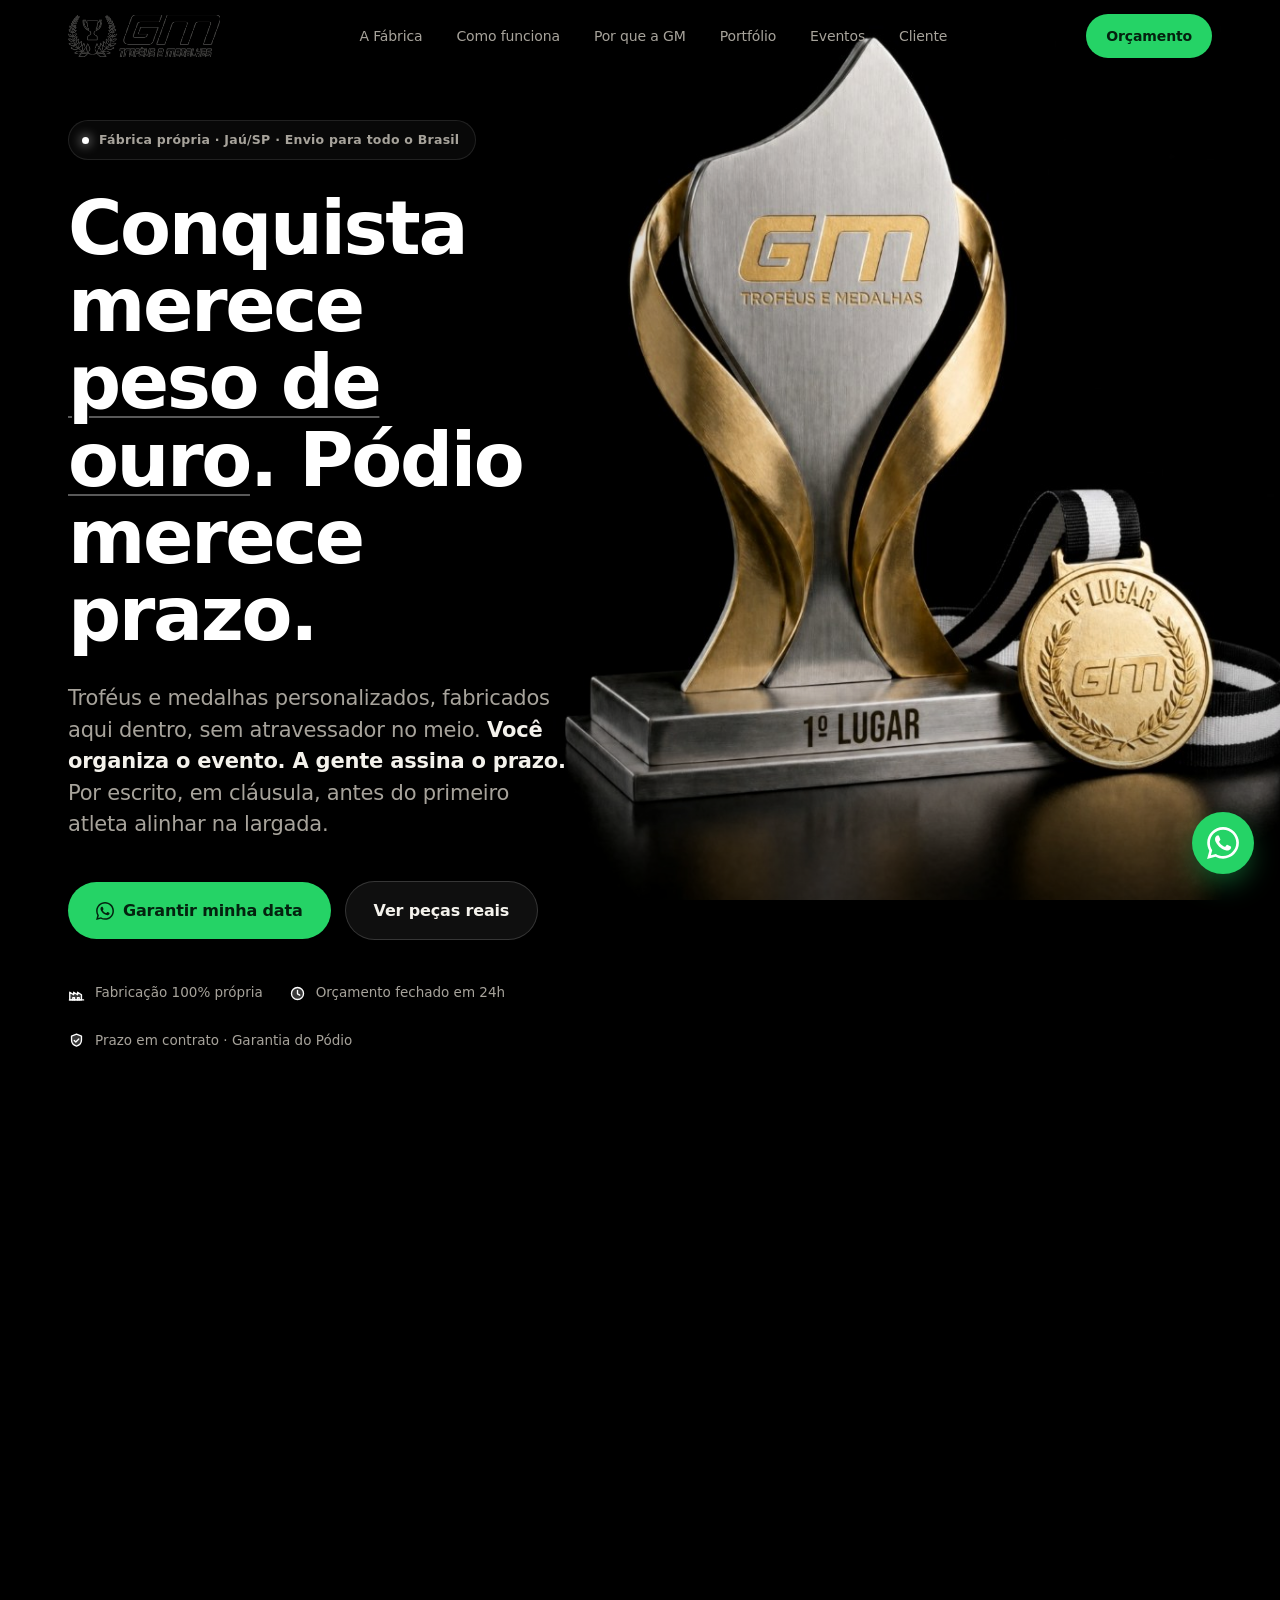
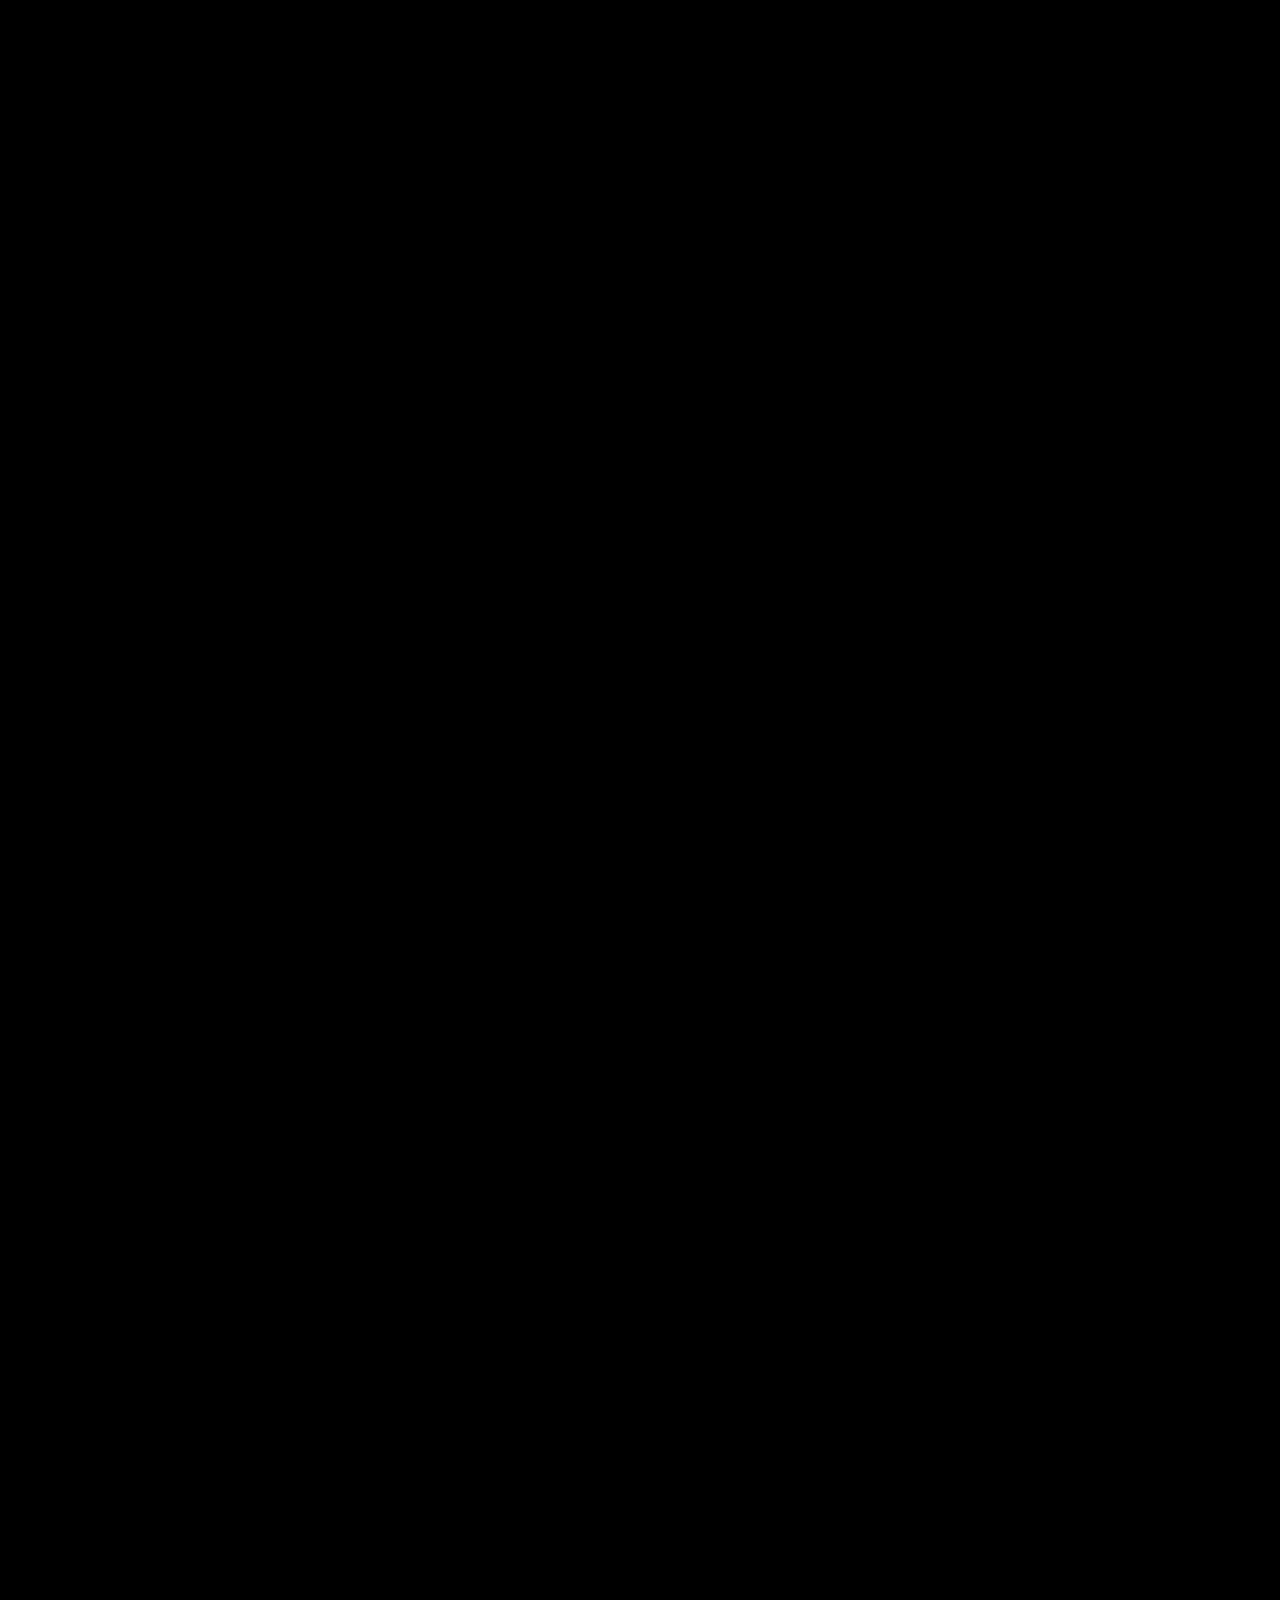
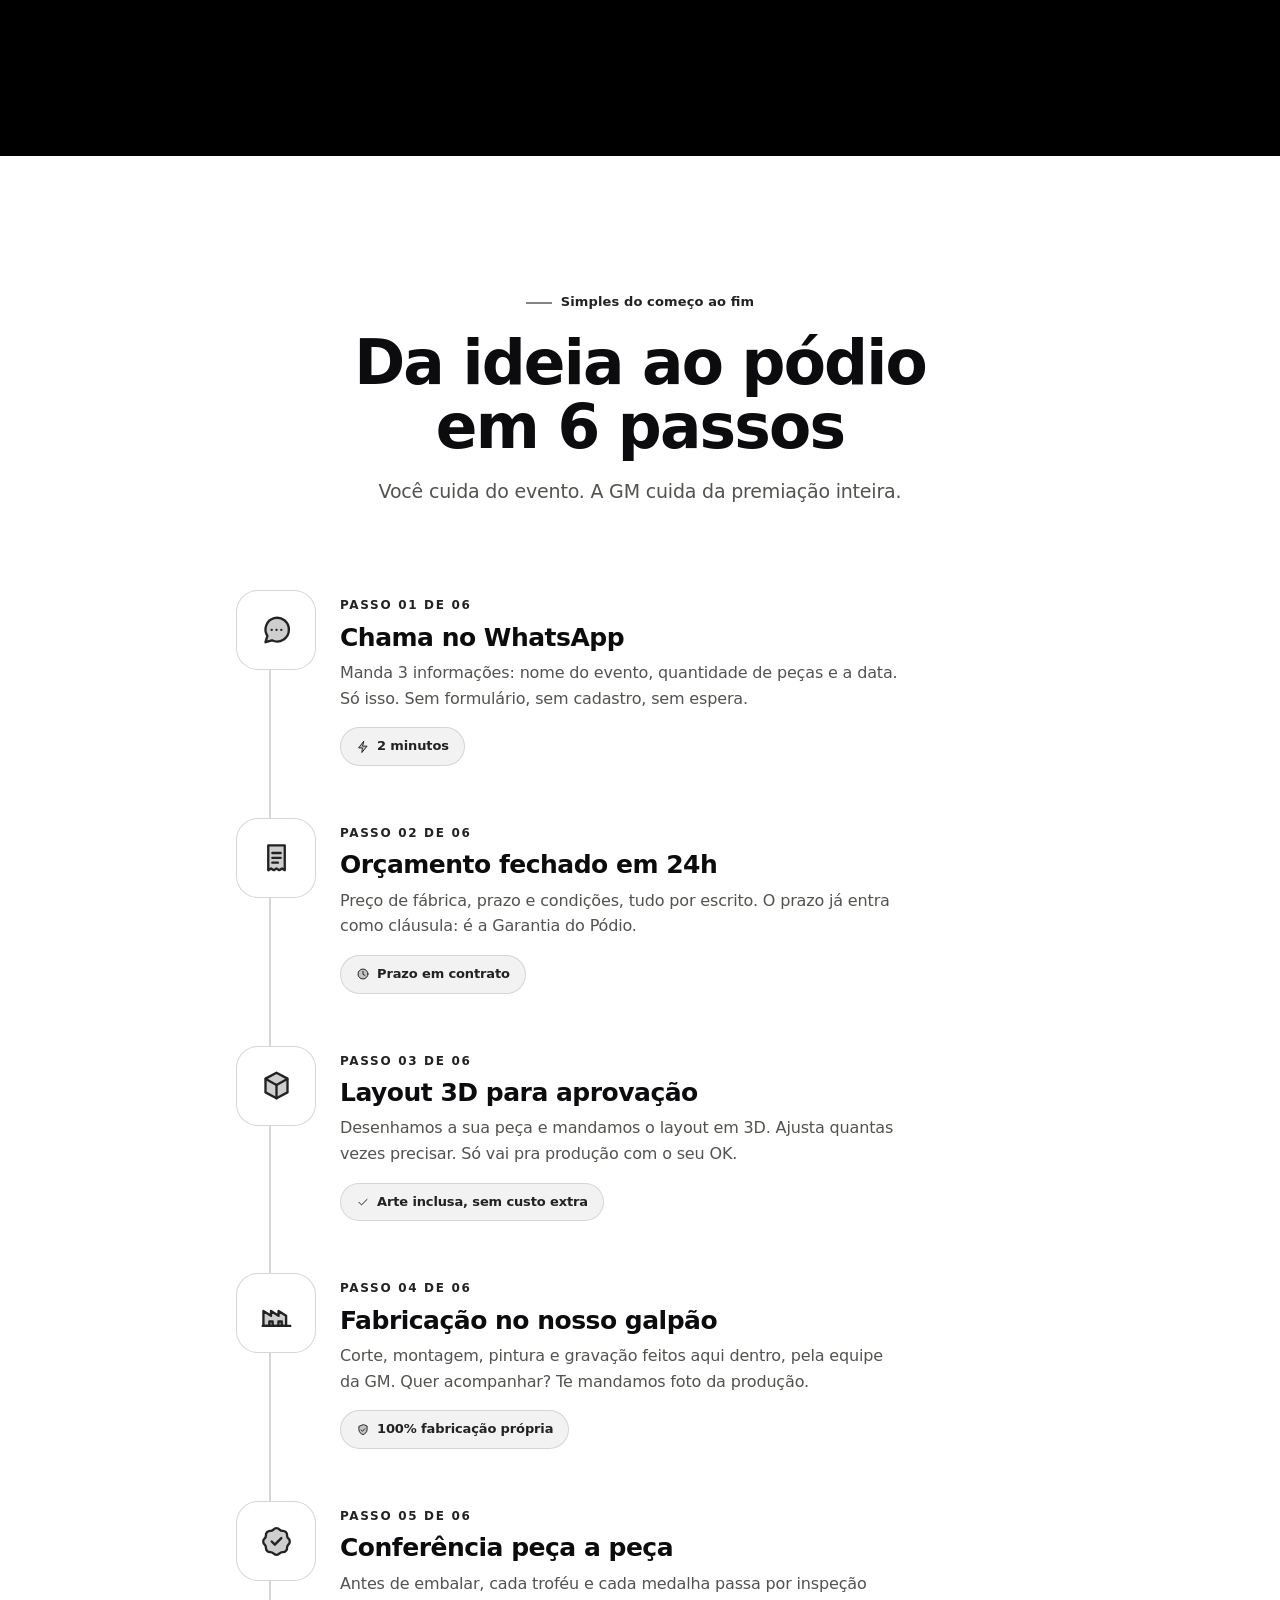
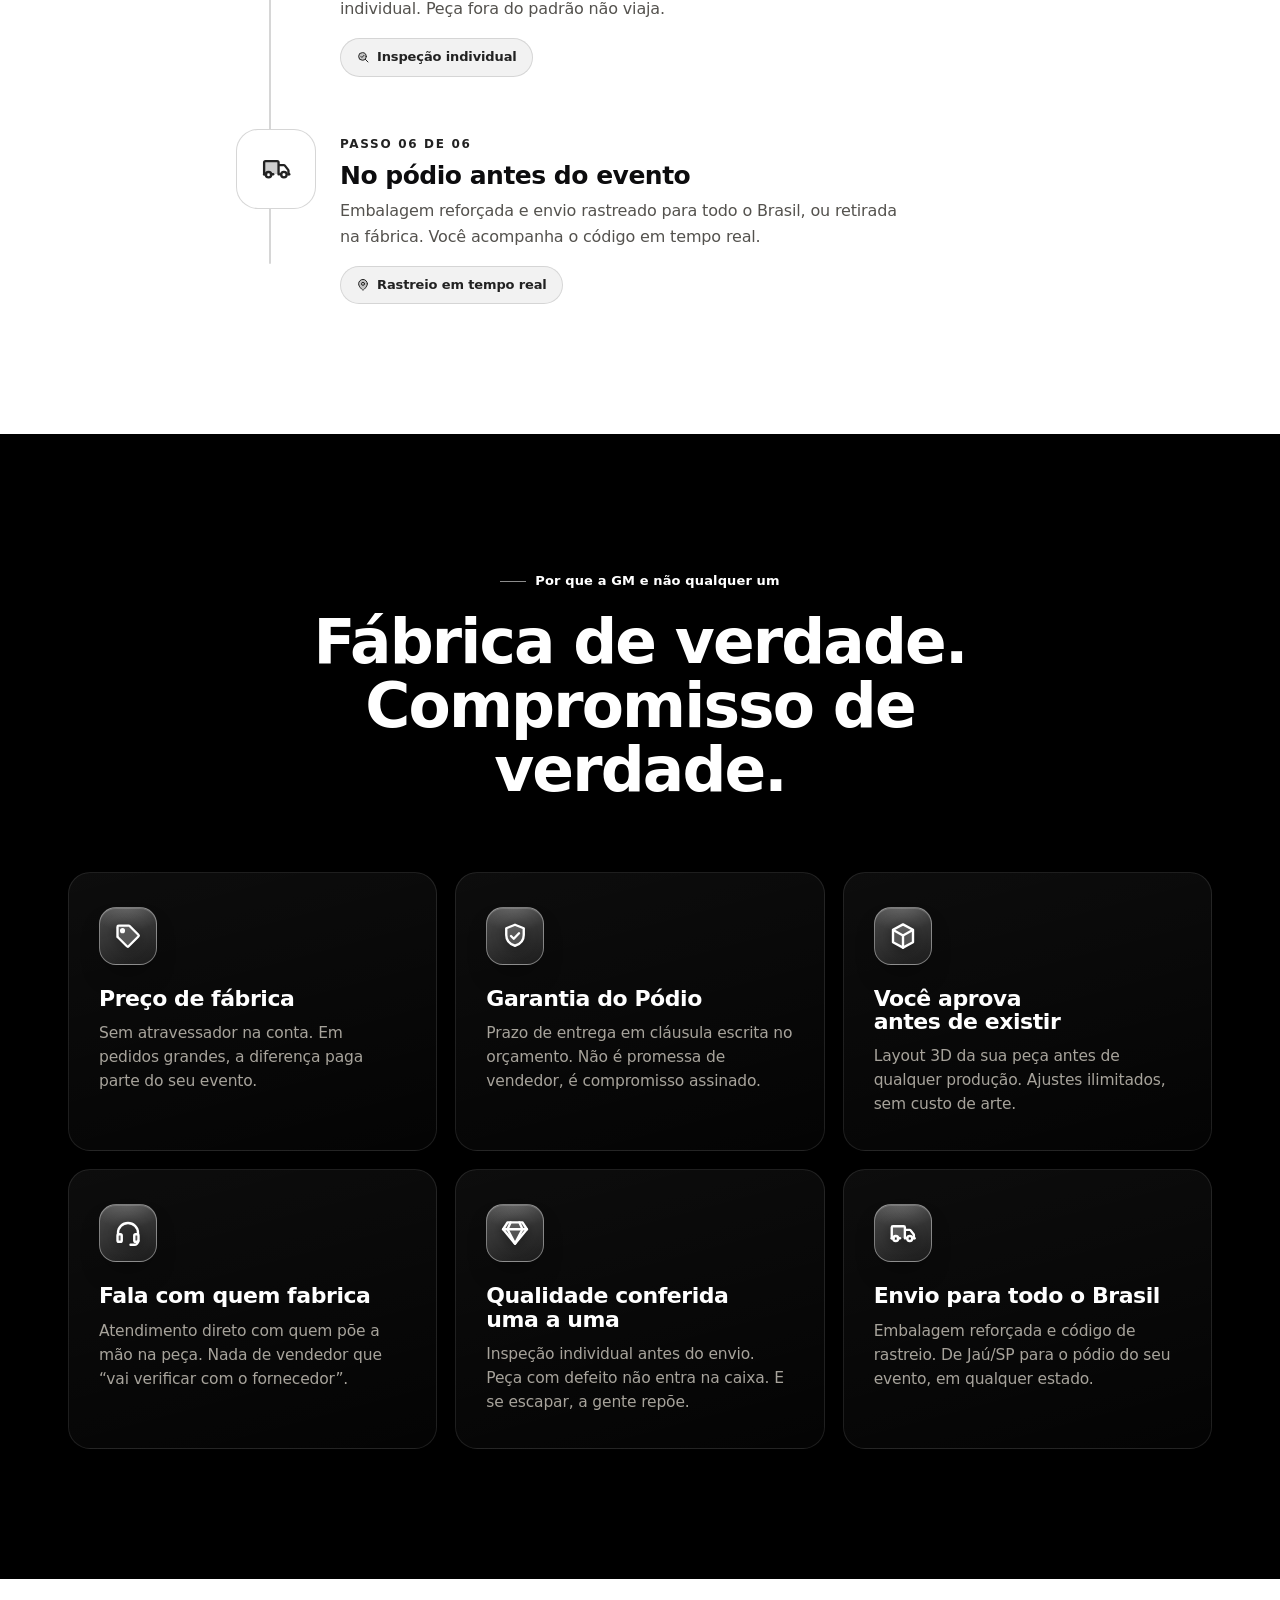
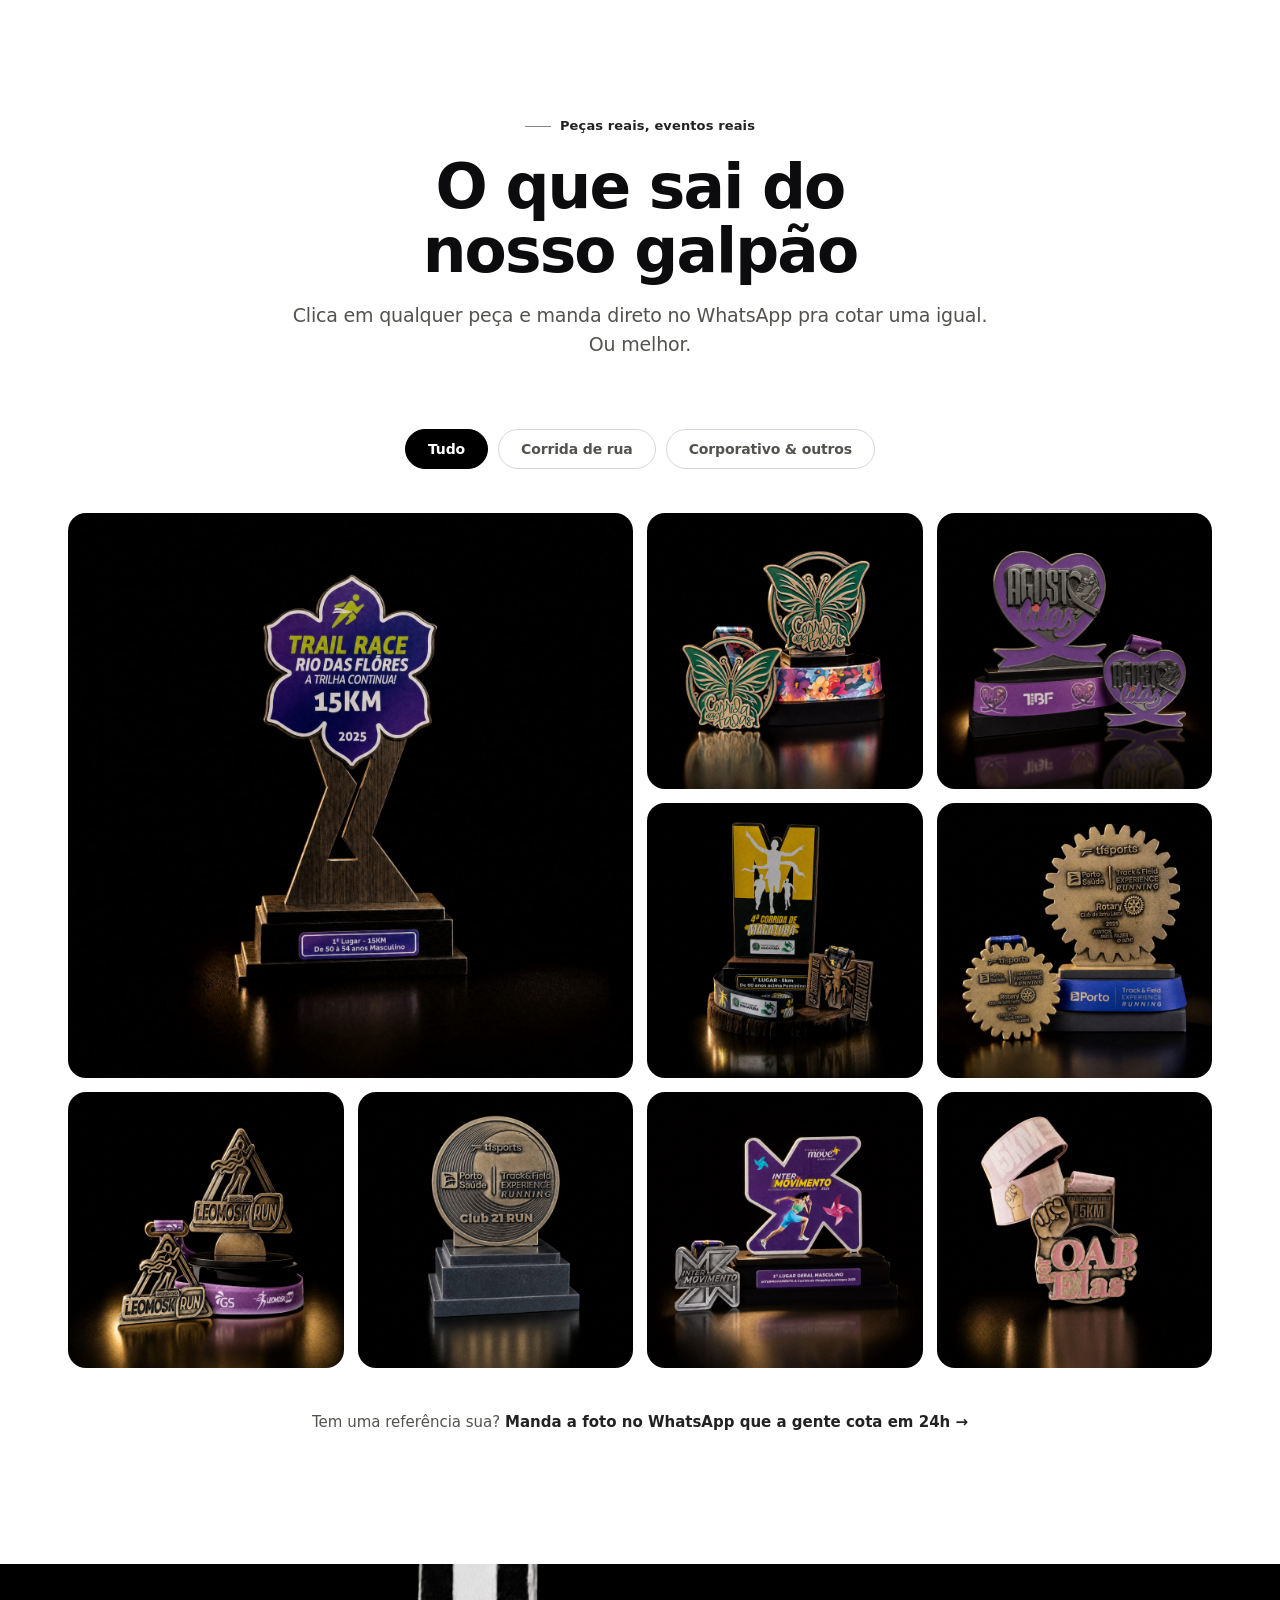
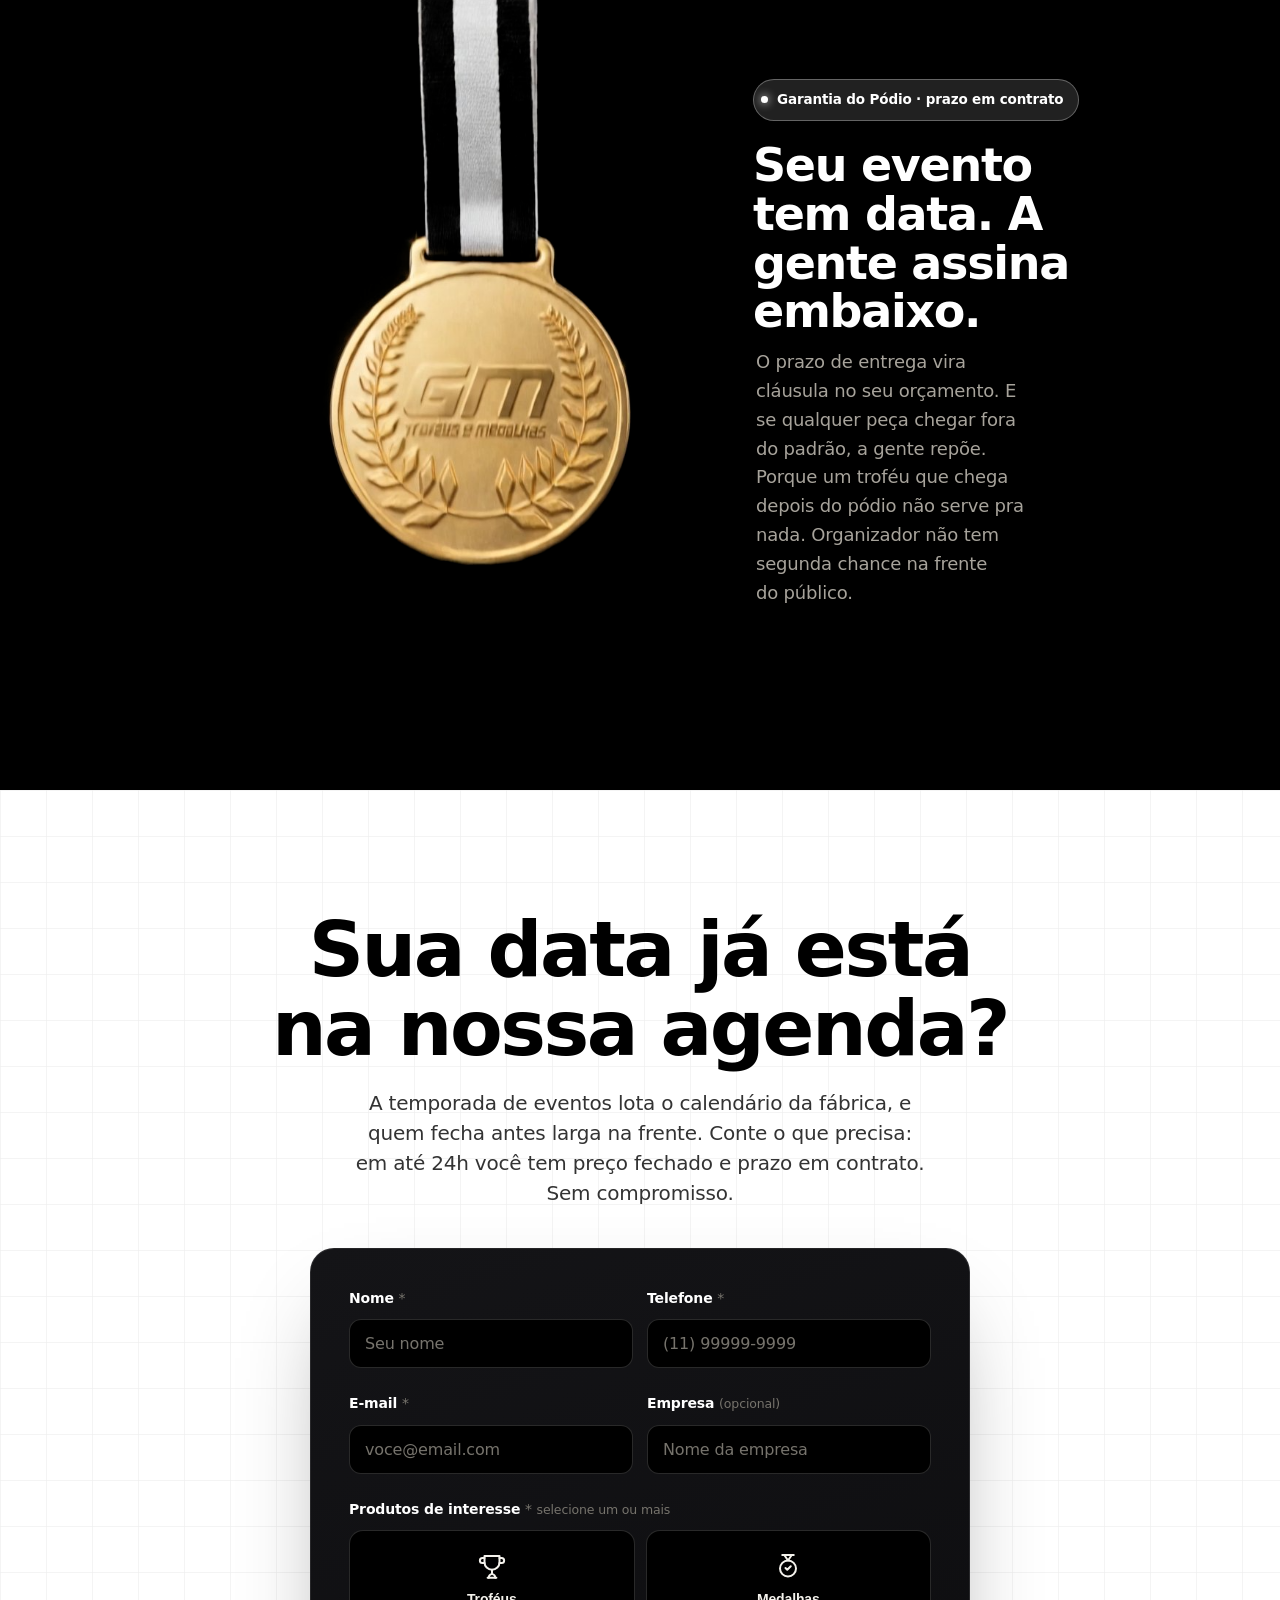
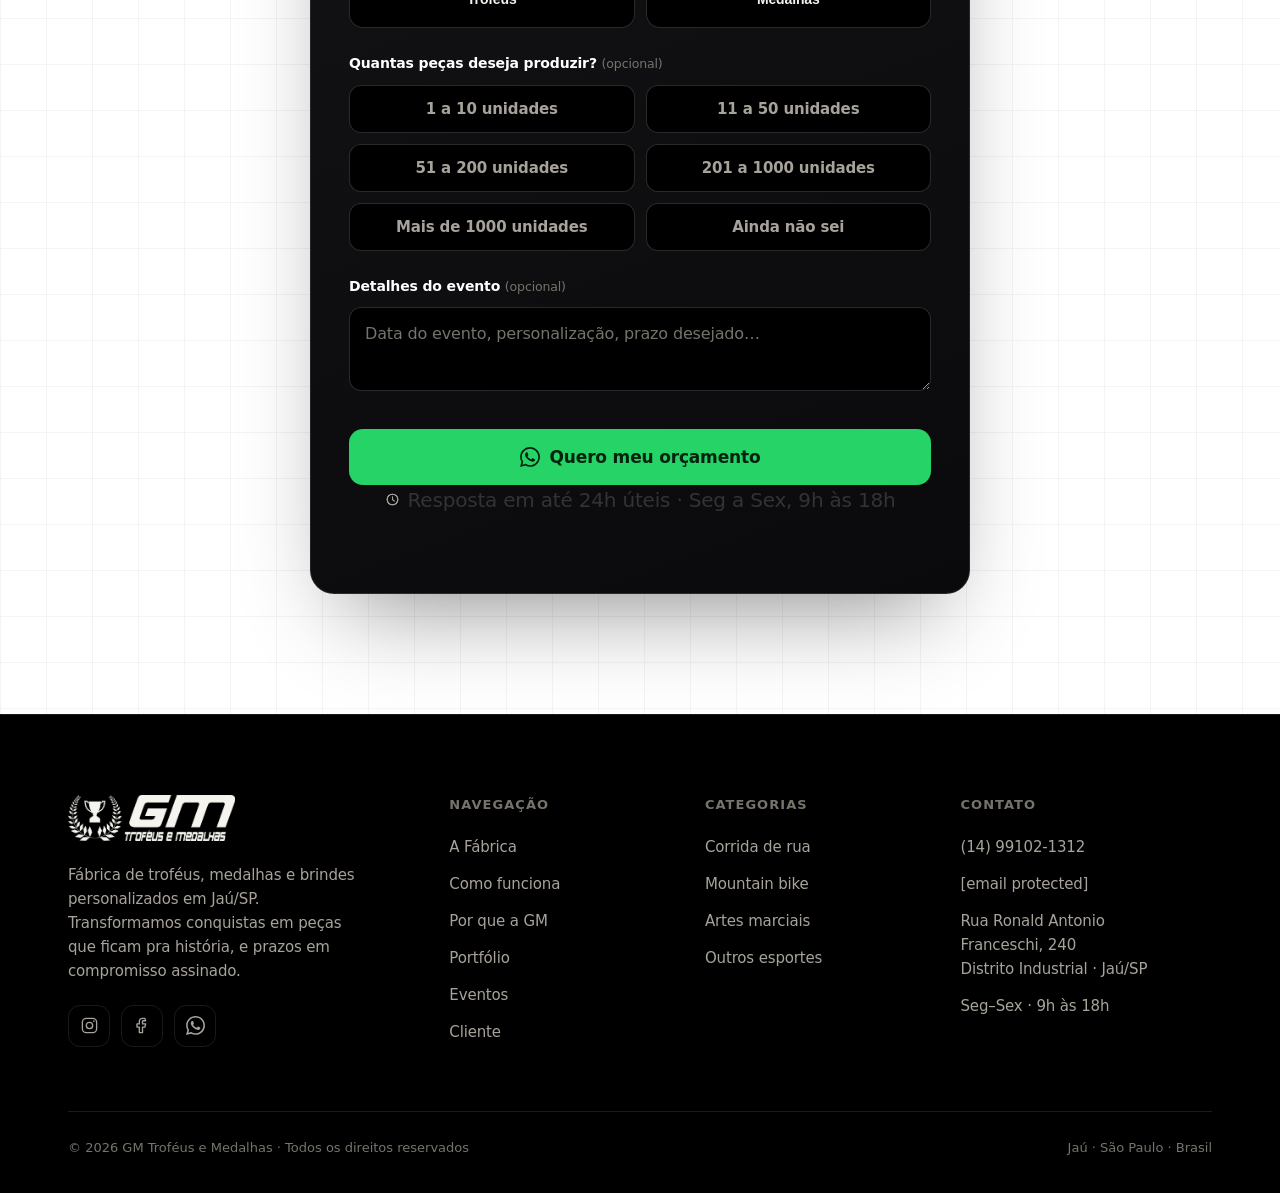
==== commit d2f94834: "feat: linka Eventos/Cliente (placeholder) no menu + sobe subpaginas - Adiciona Eventos.html, Cliente" ====
--- a/index.html
+++ b/index.html
@@ -379,7 +379,7 @@
     .gitem.big{grid-column:span 2;grid-row:span 1;aspect-ratio:16/10}
     .guar{grid-template-columns:1fr;text-align:center;justify-items:center;padding:44px 28px;gap:34px}
     .guar-sec{padding-top:0}
-    .medal-wrap{align-self:auto;width:min(300px,72vw);height:min(300px,72vw);margin:-40px auto -20px;overflow:hidden}
+    .medal-wrap{align-self:auto;width:min(300px,72vw);height:min(300px,72vw);margin:-80px auto -20px;overflow:visible}
     .foot-grid{grid-template-columns:1fr 1fr}
     .pad{padding:82px 0}
     .sec-head{margin-bottom:46px}
@@ -461,6 +461,8 @@
       <a href="#processo">Como funciona</a>
       <a href="#porque">Por que a GM</a>
       <a href="#portfolio">Portfólio</a>
+      <a href="Eventos.html">Eventos</a>
+      <a href="Cliente.html">Cliente</a>
     </div>
     <a class="btn btn-wa nav-cta" href="#contato">Orçamento</a>
     <div class="hamb" id="hamb"><span></span><span></span><span></span></div>
@@ -681,6 +683,8 @@
           <a href="#processo">Como funciona</a>
           <a href="#porque">Por que a GM</a>
           <a href="#portfolio">Portfólio</a>
+          <a href="Eventos.html">Eventos</a>
+          <a href="Cliente.html">Cliente</a>
         </div>
         <div>
           <h4>Categorias</h4>
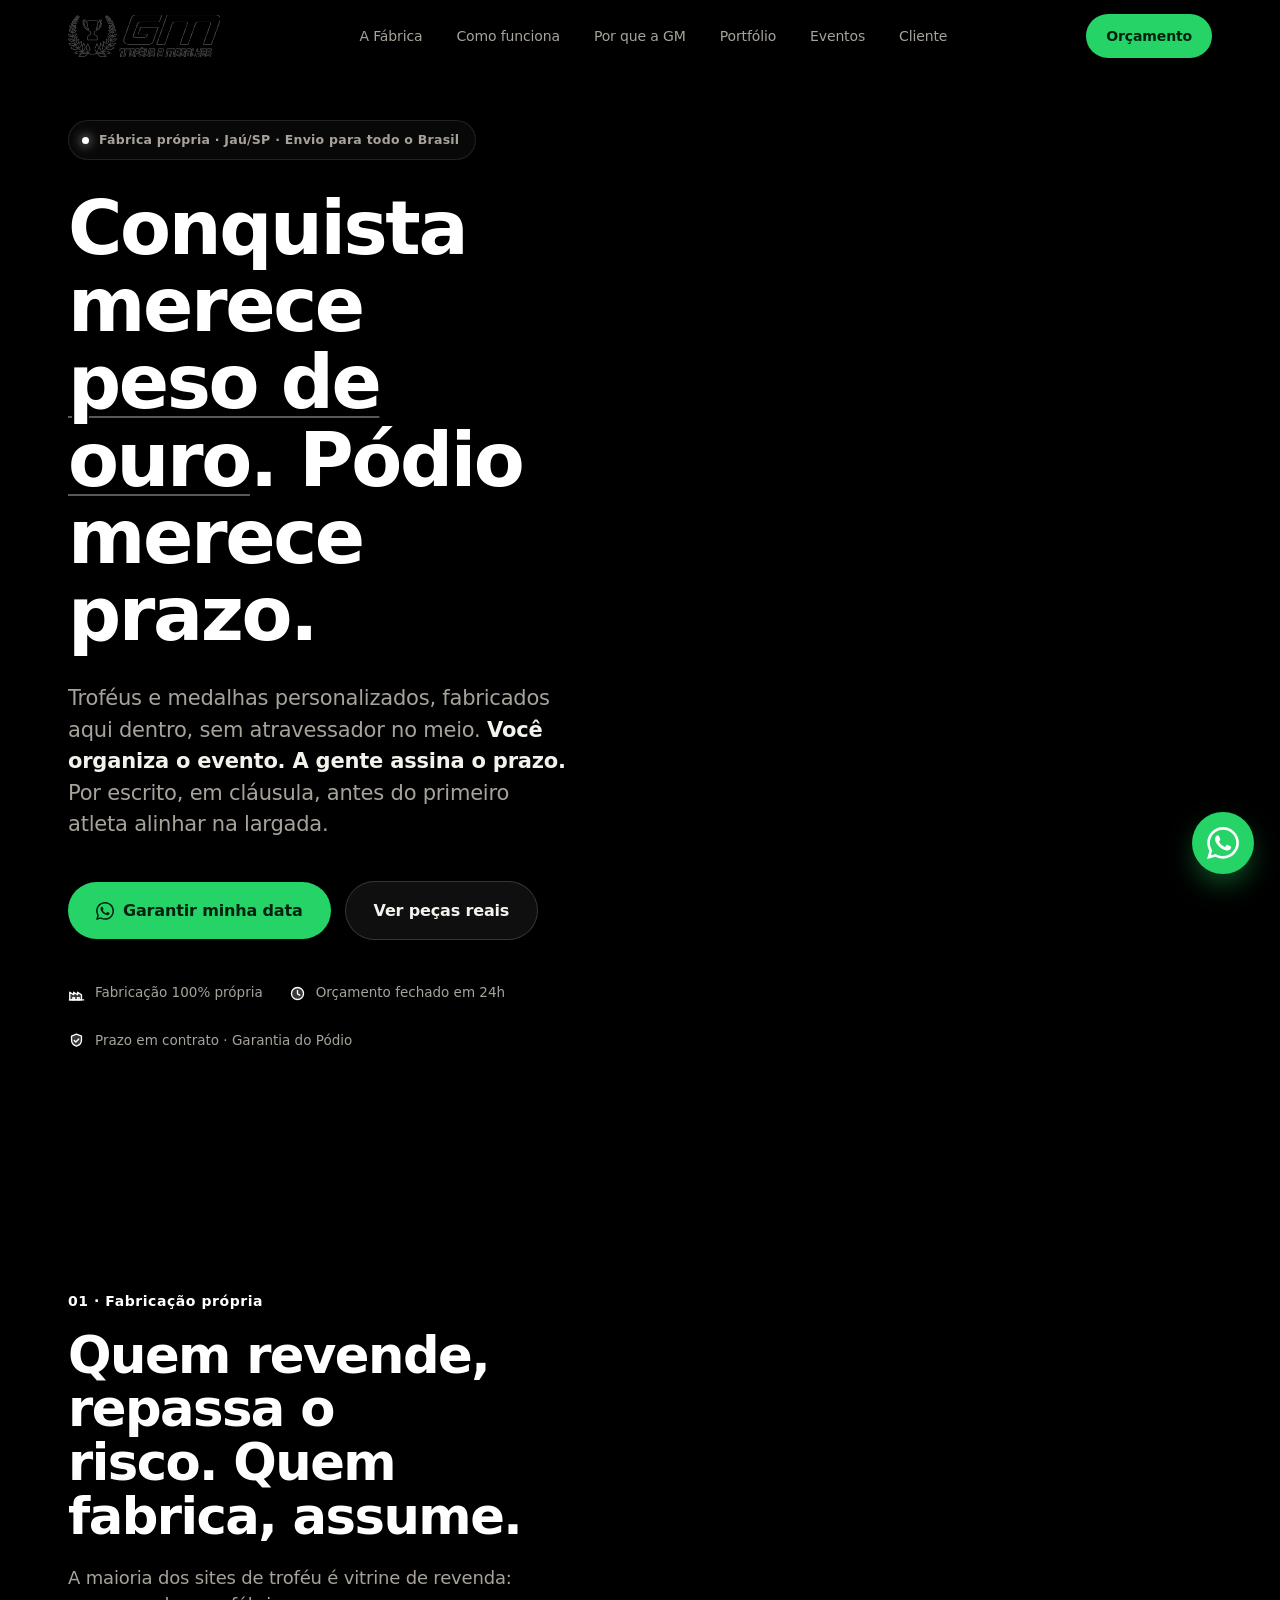
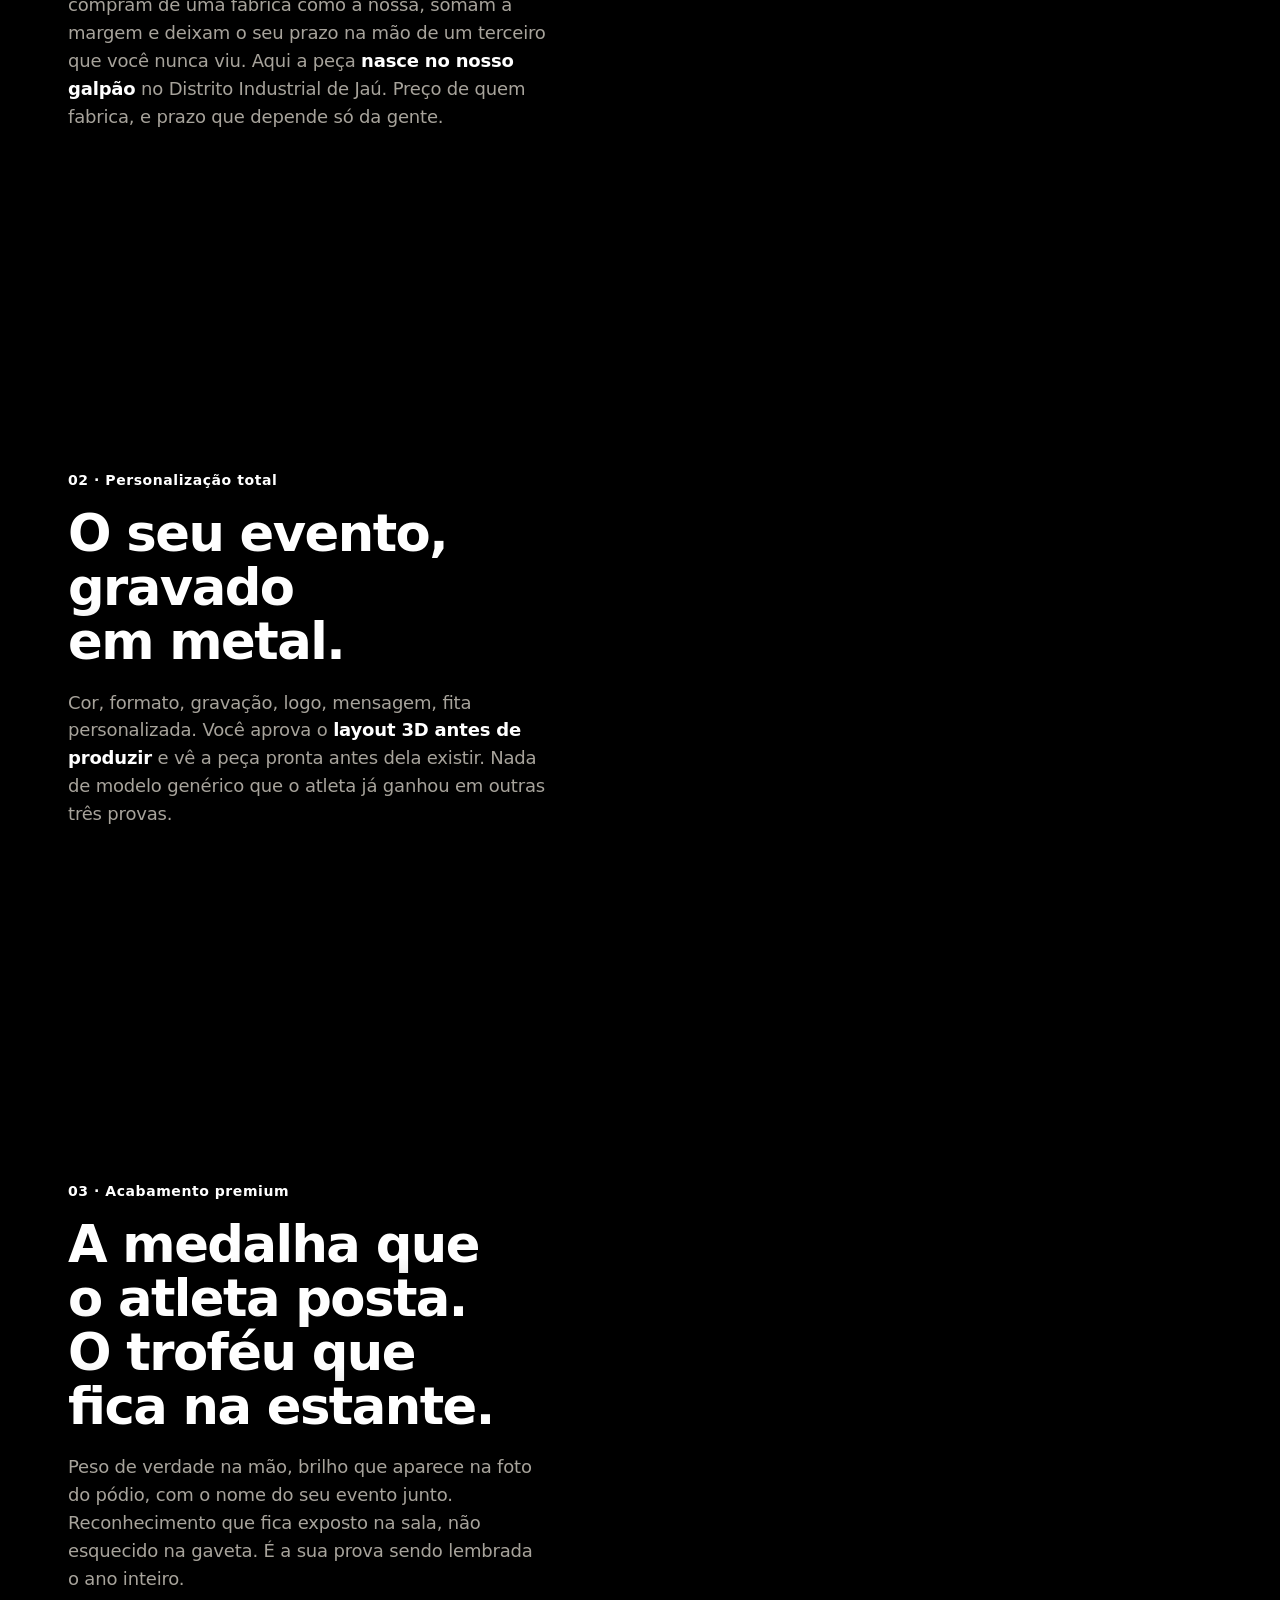
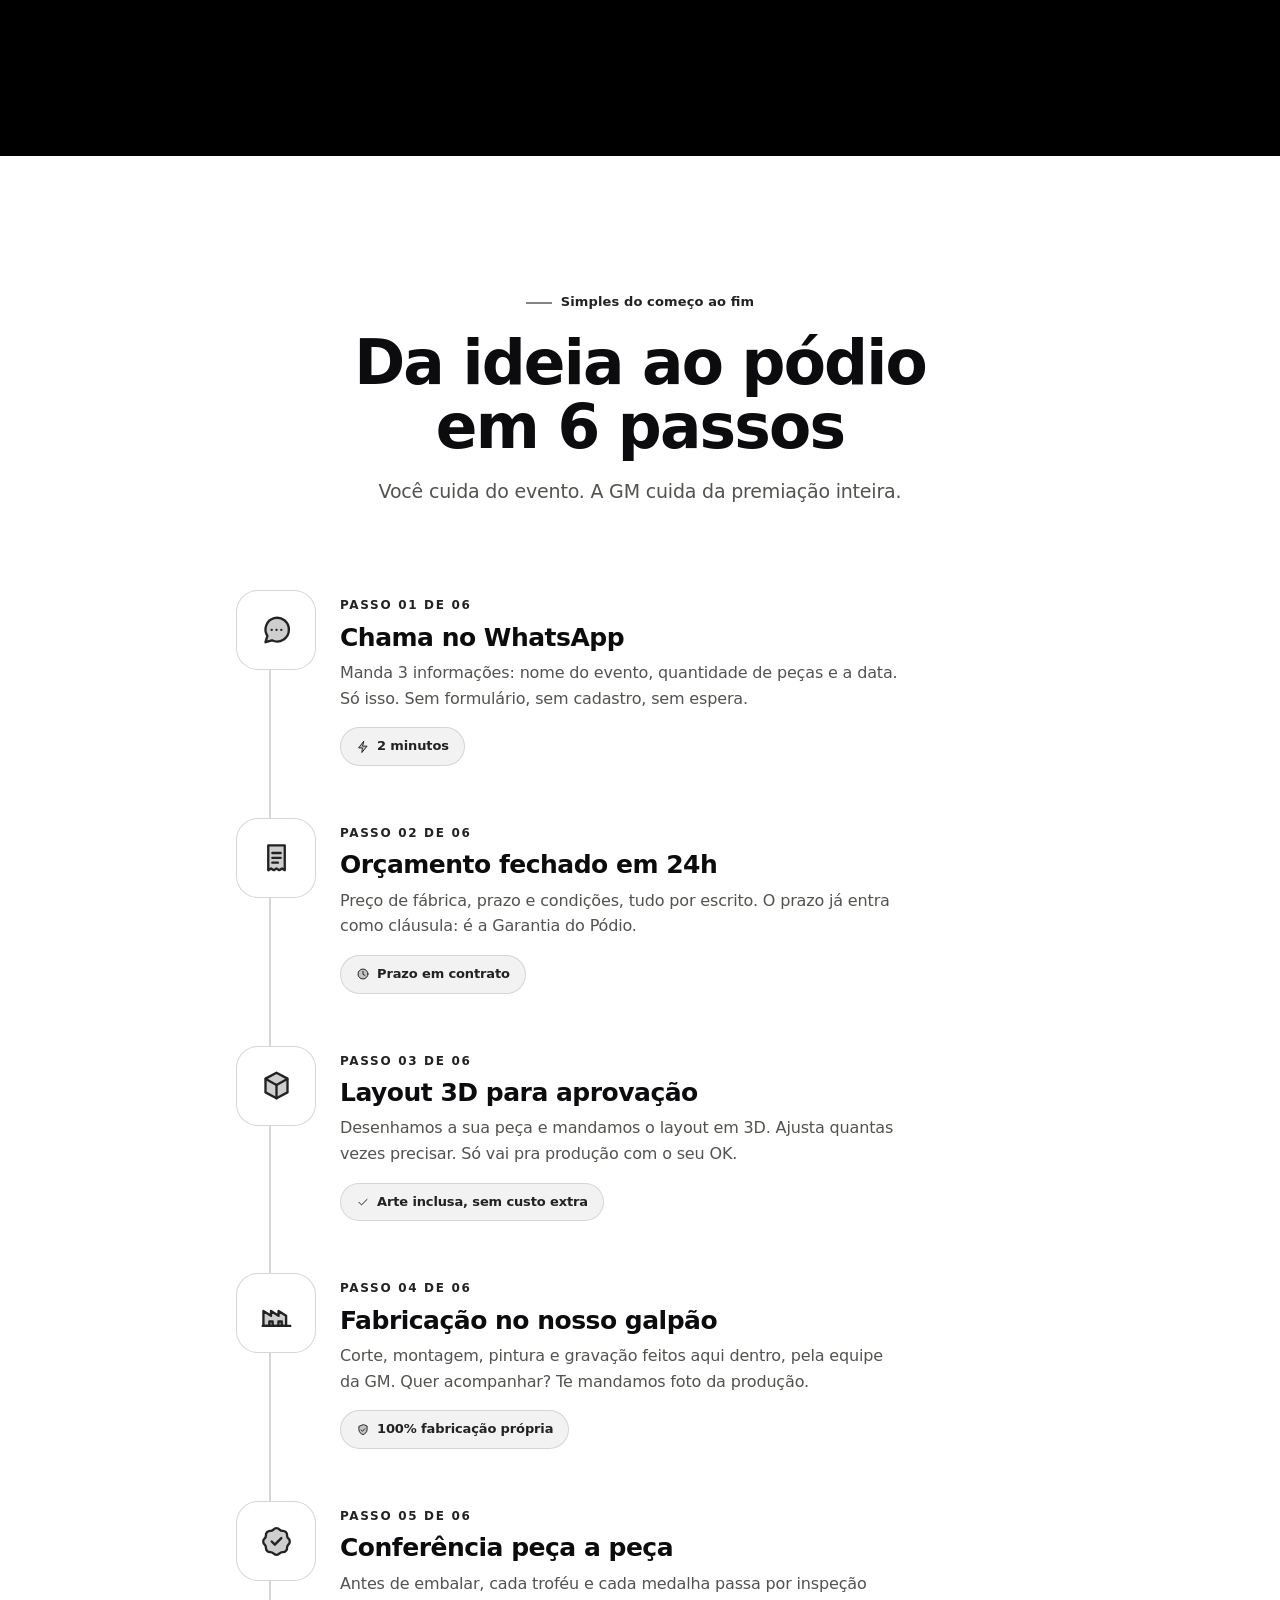
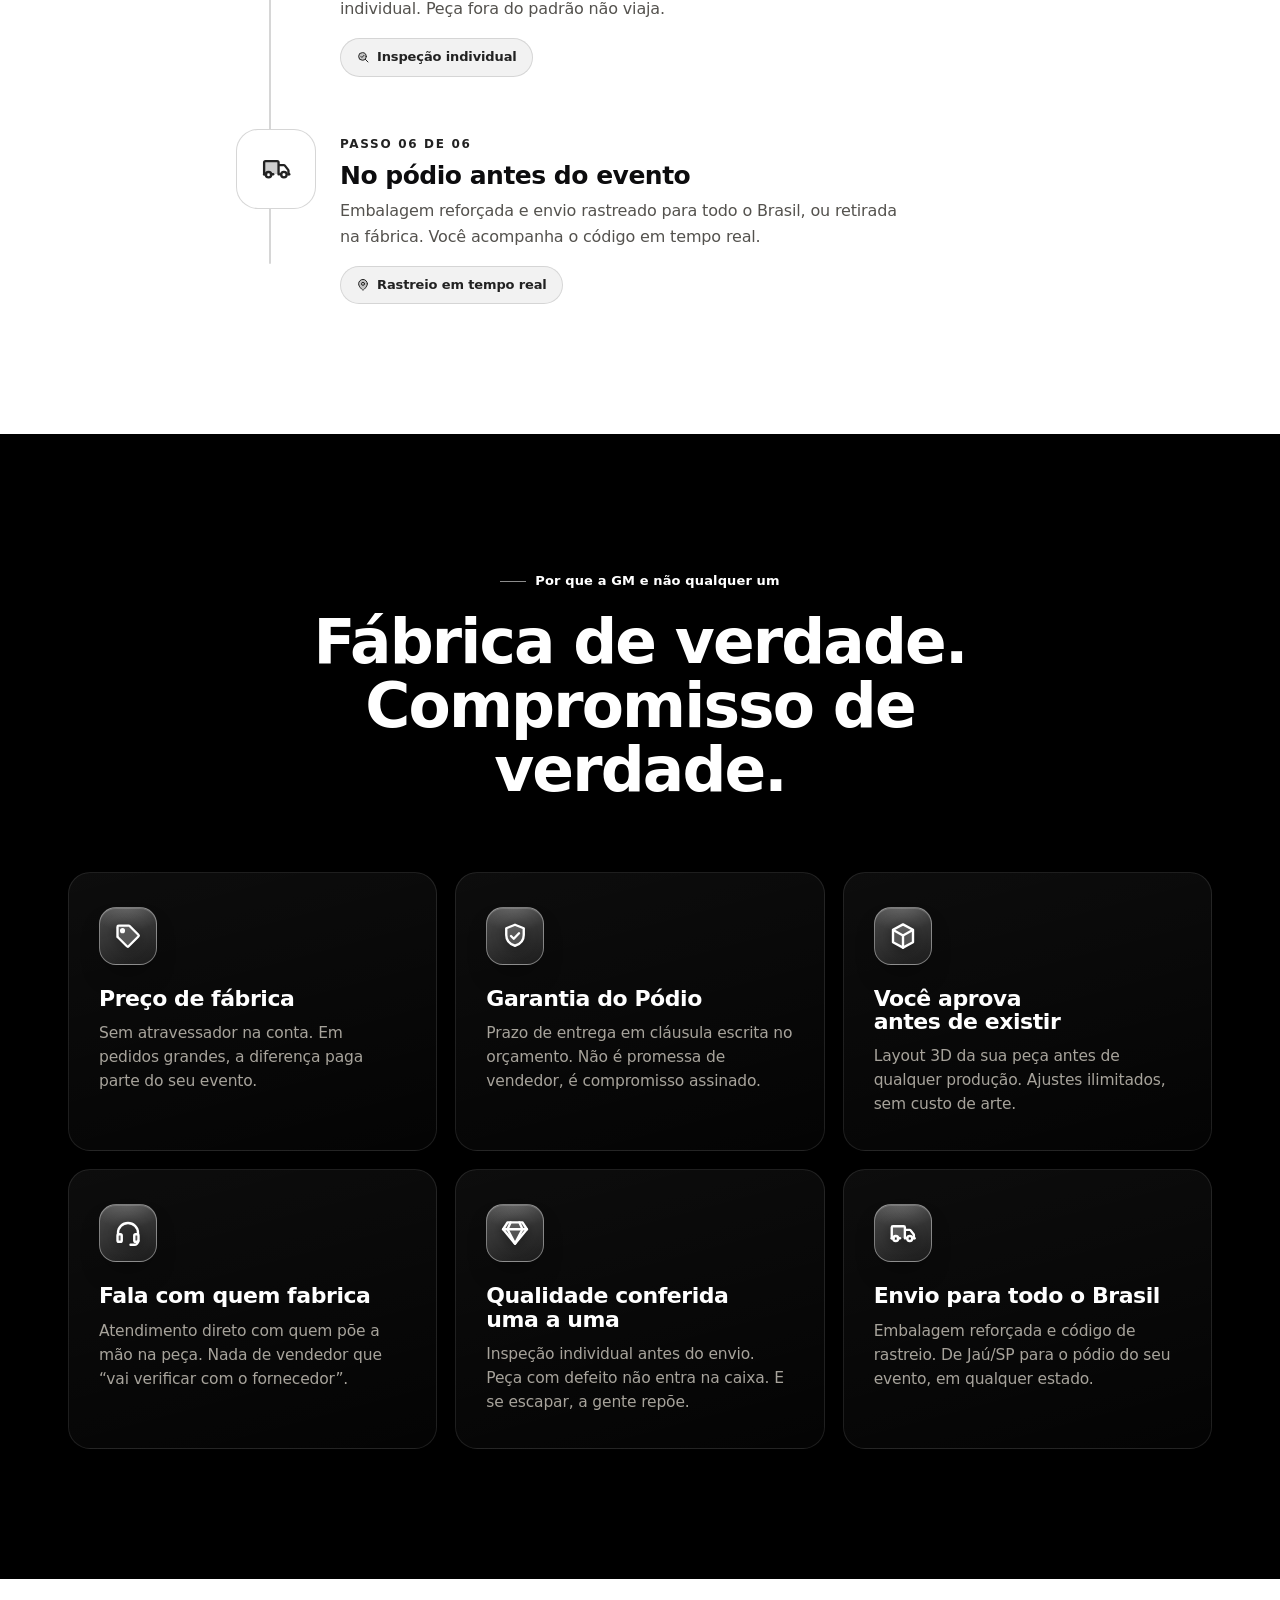
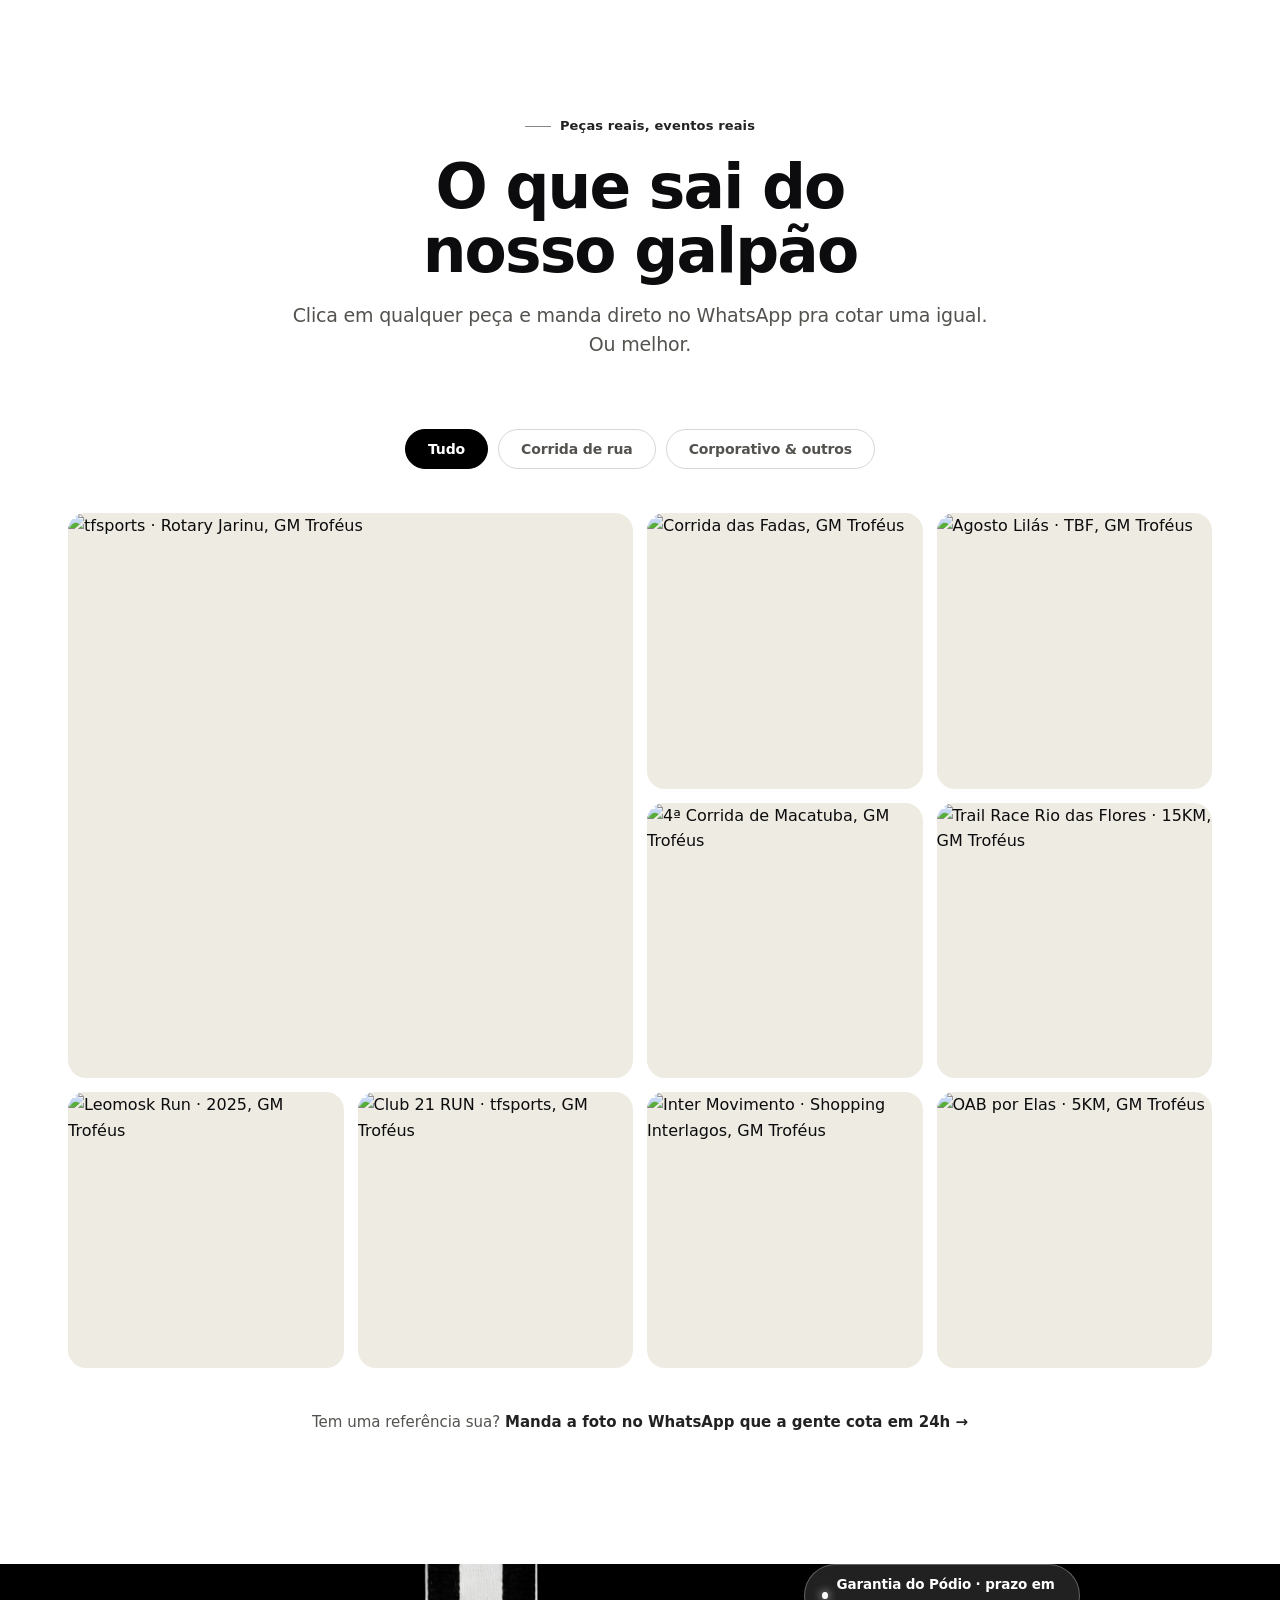
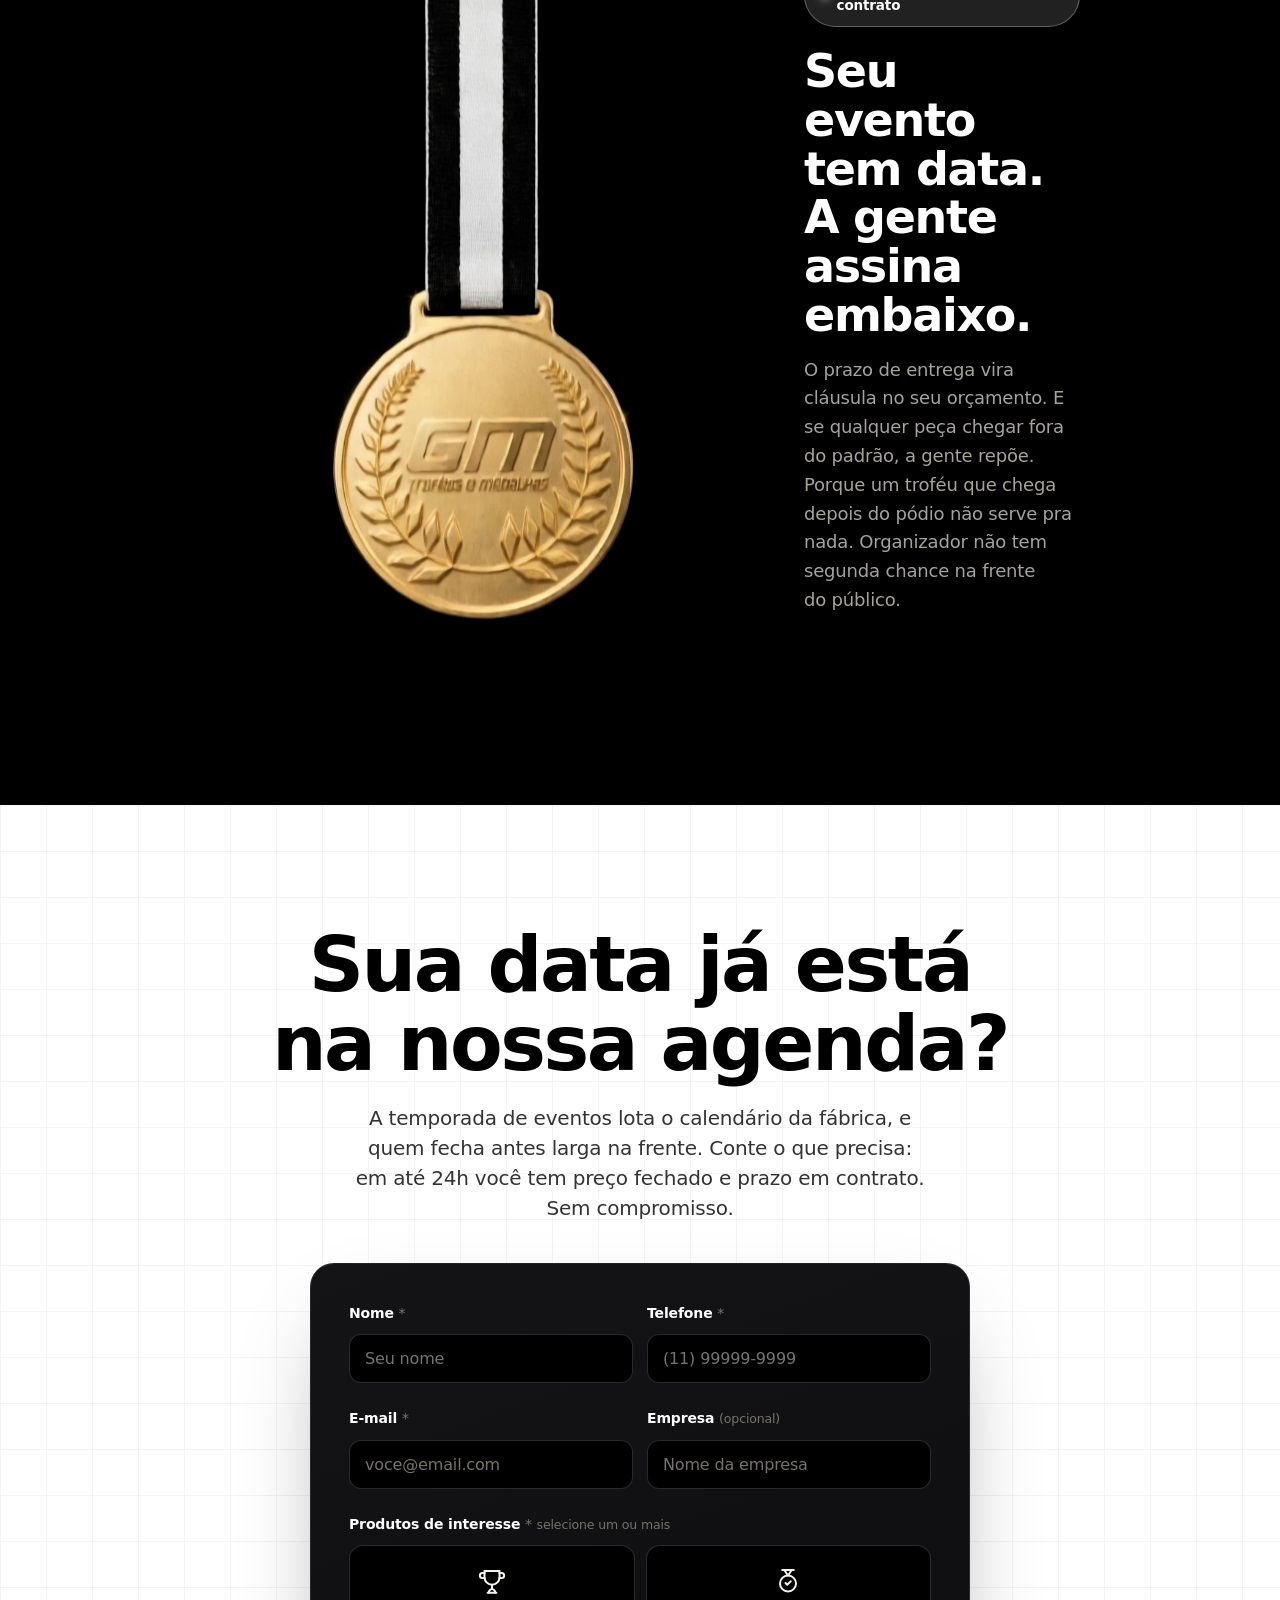
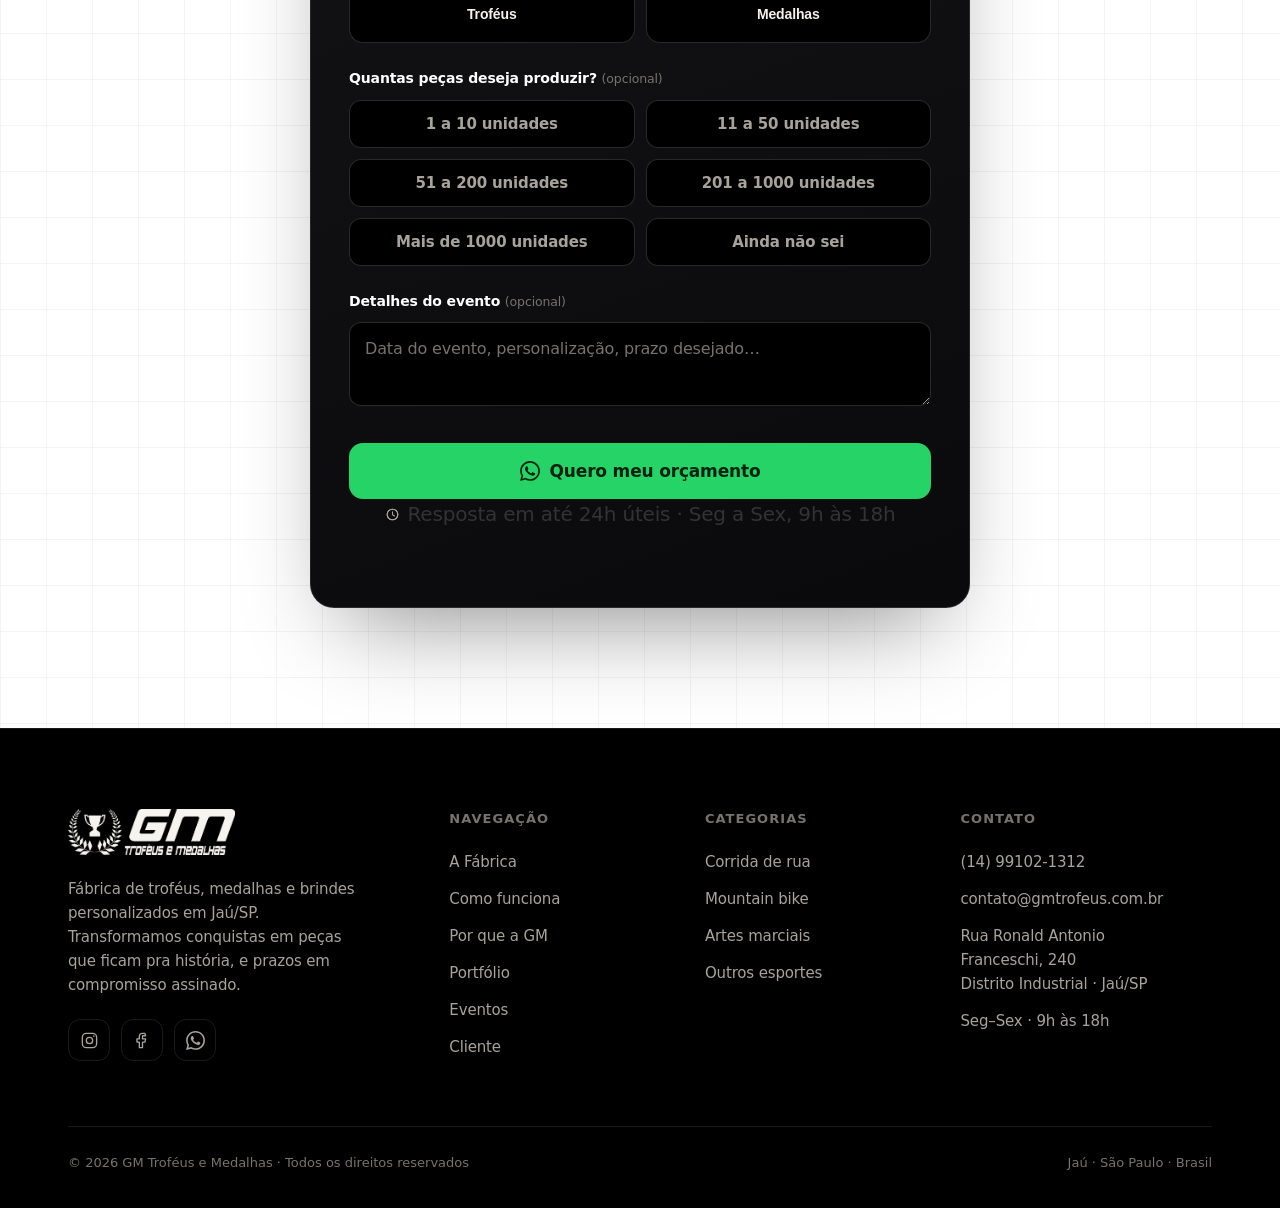
==== commit 030bce5d: "alteracao: atualizacao do site (zip 9)" ====
--- a/index.html
+++ b/index.html
@@ -30,7 +30,7 @@
     --sh-card:0 26px 60px -22px rgba(0,0,0,.74),0 8px 20px -10px rgba(0,0,0,.5);
   }
   *{margin:0;padding:0;box-sizing:border-box}
-  html{scroll-behavior:smooth;background:var(--ink);overflow-x:hidden;width:100%;max-width:100%}
+  html{scroll-behavior:smooth;background:var(--ink)}
   body{font-family:var(--sans);background:var(--ink);color:var(--fg-d);line-height:1.6;-webkit-font-smoothing:antialiased;-moz-osx-font-smoothing:grayscale;text-rendering:optimizeLegibility;font-optical-sizing:auto;font-feature-settings:"kern" 1,"liga" 1,"calt" 1;font-kerning:normal;overflow-x:hidden}
   a{text-decoration:none;color:inherit}
   img{display:block;max-width:100%}
@@ -67,11 +67,13 @@
   html{scrollbar-color:#2c2c2c #070708}
 
   /* ---------- Medal stage (scroll-scrubbed) ---------- */
-  #medalStage{position:fixed;inset:0;z-index:1;pointer-events:none;width:100vw;max-width:100vw;height:100vh}
+  #medalStage{position:fixed;inset:0;z-index:1;pointer-events:none}
   #stageScrim{position:fixed;inset:0;z-index:2;pointer-events:none;
     background:linear-gradient(90deg,rgba(0,0,0,0.92) 0%,rgba(0,0,0,0.6) 26%,rgba(0,0,0,0.12) 50%,rgba(0,0,0,0) 64%),
                linear-gradient(0deg,rgba(0,0,0,0.5) 0%,rgba(0,0,0,0) 26%)}
-  @media(max-width:760px){#stageScrim{background:linear-gradient(0deg,rgba(0,0,0,0.96) 42%,rgba(0,0,0,0.7) 58%,rgba(0,0,0,0.15) 78%,rgba(0,0,0,0.35) 100%)}}
+  @media(max-width:760px){#stageScrim{background:linear-gradient(0deg,rgba(0,0,0,0.9) 0%,rgba(0,0,0,0.86) 46%,rgba(0,0,0,0.32) 66%,rgba(0,0,0,0.22) 100%)}}
+  /* camada que escurece o trofeu/medalha conforme rola (so mobile) */
+  #scrollDim{position:fixed;inset:0;z-index:3;pointer-events:none;background:#000;opacity:0;display:none;transition:opacity .12s linear}
   .scene-glow{position:fixed;inset:0;z-index:0;pointer-events:none;
     background:radial-gradient(820px 680px at 72% 42%,rgba(255,255,255,0.14),transparent 60%),
                radial-gradient(700px 600px at 50% 8%,rgba(255,255,255,0.06),transparent 65%)}
@@ -377,9 +379,10 @@
     .why-grid{grid-template-columns:1fr 1fr;gap:18px}
     .gallery{grid-template-columns:repeat(2,1fr)}
     .gitem.big{grid-column:span 2;grid-row:span 1;aspect-ratio:16/10}
-    .guar{grid-template-columns:1fr;text-align:center;justify-items:center;padding:44px 28px;gap:34px}
-    .guar-sec{padding-top:0}
-    .medal-wrap{align-self:auto;width:min(300px,72vw);height:min(300px,72vw);margin:-80px auto -20px;overflow:visible}
+    .guar{grid-template-columns:1fr;text-align:left;justify-items:stretch;padding:0 28px 44px;gap:34px}
+    .guar h2{text-wrap:balance}
+    .guar p{max-width:100%;text-wrap:pretty}
+    .medal-wrap{align-self:auto;width:min(340px,80vw);height:min(420px,96vw);margin:-24px auto -20px;justify-self:center}
     .foot-grid{grid-template-columns:1fr 1fr}
     .pad{padding:82px 0}
     .sec-head{margin-bottom:46px}
@@ -395,8 +398,12 @@
     .tstep{grid-template-columns:56px 1fr;gap:16px}
     .tnode{width:56px;height:56px}.tnode svg{width:25px;height:25px}
     .tl-rail,.tl-fill{left:27px}
+    .tl-comet{left:28px}
     .foot-grid{grid-template-columns:1fr}
-    .guar{padding:36px 22px}
+    .guar{padding:0 22px 36px}
+    .guar .gt{text-align:left}
+    .guar p{text-align:left}
+    .medal-wrap{margin-top:-44px}
     .seal{width:150px;height:150px}
     .wrap{padding:0 22px}
     .ghost-n{display:none}
@@ -406,15 +413,15 @@
   }
   /* ---------- MOBILE hero/stage: trophy on top, text at the bottom ---------- */
   @media(max-width:760px){
-    .hero{align-items:flex-end;min-height:100svh;padding:96px 0 7vh}
-    .hero-copy{margin-top:42vh}
-    .hero .wrap{width:100%}
-    .hero-copy{max-width:none}
-    .hero h1{font-size:clamp(26px,6.6vw,40px);margin-bottom:20px;overflow-wrap:break-word;word-break:normal;hyphens:auto;max-width:100%}
-    .wrap{padding:0 20px}
-    .hero .lead{font-size:16px;max-width:100%;width:100%;margin-bottom:26px;overflow-wrap:break-word;box-sizing:border-box}
-    .hero-copy{max-width:100%;width:100%;box-sizing:border-box}
-    .hero-copy *{max-width:100%;box-sizing:border-box}
+    .hero{display:block;min-height:100svh;padding:50vh 0 12vh}
+    .hero .wrap{width:100%;max-width:100%}
+    .hero-copy{max-width:100%;width:100%}
+    .hero h1{font-size:clamp(32px,8.8vw,50px);margin-bottom:20px;max-width:100%;overflow-wrap:break-word;text-wrap:balance}
+    .hero .lead{font-size:16px;max-width:100%;margin-bottom:26px;overflow-wrap:break-word}
+    .eyebrow{margin-bottom:20px;font-size:11.5px;max-width:100%}
+    #scrollDim{display:block}
+    .guar-sec{padding-top:0}
+    .guar-sec .wrap.reveal{opacity:1;transform:none}
     .eyebrow{margin-bottom:20px;font-size:11.5px}
     .hcta{flex-direction:column;align-items:stretch;gap:11px}
     .hcta .btn{width:100%;justify-content:center;padding:16px 22px;font-size:15.5px}
@@ -446,6 +453,7 @@
 <!-- MEDAL STAGE (scroll-scrubbed) -->
 <canvas id="medalStage"></canvas>
 <div id="stageScrim"></div>
+<div id="scrollDim"></div>
 
 <!-- NAV -->
 <nav id="nav">
@@ -472,7 +480,7 @@
 <div class="content" id="top">
 
   <!-- HERO -->
-  <header class="hero" data-nav="dark" style="padding: 120px 0px 90px">
+  <header class="hero" data-nav="dark">
     <div class="wrap">
       <div class="hero-copy">
         <span class="eyebrow"><i></i> Fábrica própria · Jaú/SP · Envio para todo o Brasil</span>
@@ -580,9 +588,9 @@
       <div class="guar">
         <div class="medal-wrap"><canvas id="medalVidCanvas" class="medal3d" style="width:100%; height:100%; margin: 0px; padding: 0px"></canvas></div>
         <div class="gt">
-          <span class="pill-100" style="padding: 9px 15px 10px 7px; margin: 21px -2px 20px -51px"><span class="dot"></span> Garantia do Pódio · prazo em contrato</span>
-          <h2 style="width: 335px; margin: 0px 0px 60px -51px; border-width: 0px; border-style: solid">Seu evento tem data. <em>A gente assina embaixo.</em></h2>
-          <p style="width: 275px; height: 206px; padding: 0px; margin: -48px">O prazo de entrega vira cláusula no seu orçamento. E se qualquer peça chegar fora do padrão, a gente repõe. Porque um troféu que chega depois do pódio não serve pra nada. Organizador não tem segunda chance na frente do público.</p>
+          <span class="pill-100"><span class="dot"></span> Garantia do Pódio · prazo em contrato</span>
+          <h2>Seu evento tem data. <em>A gente assina embaixo.</em></h2>
+          <p>O prazo de entrega vira cláusula no seu orçamento. E se qualquer peça chegar fora do padrão, a gente repõe. Porque um troféu que chega depois do pódio não serve pra nada. Organizador não tem segunda chance na frente do público.</p>
         </div>
       </div>
     </div>
@@ -696,7 +704,7 @@
         <div>
           <h4>Contato</h4>
           <a href="https://api.whatsapp.com/send?phone=5514991021312" target="_blank" rel="noopener">(14) 99102-1312</a>
-          <a href="/cdn-cgi/l/email-protection#92f1fdfce6f3e6fdd2f5ffe6e0fdf4f7e7e1bcf1fdffbcf0e0"><span class="__cf_email__" data-cfemail="50333f3e2431243f10373d24223f363525237e333f3d7e3222">[email&#160;protected]</span></a>
+          <a href="mailto:contato@gmtrofeus.com.br">contato@gmtrofeus.com.br</a>
           <p class="fl">Rua Ronald Antonio Franceschi, 240<br>Distrito Industrial · Jaú/SP</p>
           <p class="fl">Seg–Sex · 9h às 18h</p>
         </div>
@@ -715,14 +723,31 @@
   <svg viewBox="0 0 24 24"><path d="M.057 24l1.687-6.163c-1.041-1.804-1.588-3.849-1.587-5.946.003-6.556 5.338-11.891 11.893-11.891 3.181.001 6.167 1.24 8.413 3.488 2.245 2.248 3.481 5.236 3.48 8.414-.003 6.557-5.338 11.892-11.893 11.892-1.99-.001-3.951-.5-5.688-1.448l-6.305 1.654zm6.597-3.807c1.676.995 3.276 1.591 5.392 1.592 5.448 0 9.886-4.434 9.889-9.885.002-5.462-4.415-9.89-9.881-9.892-5.452 0-9.887 4.434-9.889 9.884-.001 2.225.651 3.891 1.746 5.634l-.999 3.648 3.742-.981zm11.387-5.464c-.074-.124-.272-.198-.57-.347-.297-.149-1.758-.868-2.031-.967-.272-.099-.47-.149-.669.149-.198.297-.768.967-.941 1.165-.173.198-.347.223-.644.074-.297-.149-1.255-.462-2.39-1.475-.883-.788-1.48-1.761-1.653-2.059-.173-.297-.018-.458.13-.606.134-.133.297-.347.446-.521.151-.172.2-.296.3-.495.099-.198.05-.372-.025-.521-.075-.148-.669-1.611-.916-2.206-.242-.579-.487-.501-.669-.51l-.57-.01c-.198 0-.52.074-.792.372s-1.04 1.016-1.04 2.479 1.065 2.876 1.213 3.074c.149.198 2.095 3.2 5.076 4.487.709.306 1.263.489 1.694.626.712.226 1.36.194 1.872.118.571-.085 1.758-.719 2.006-1.413.248-.695.248-1.29.173-1.414z"/></svg>
 </a>
 
-<script data-cfasync="false" src="/cdn-cgi/scripts/5c5dd728/cloudflare-static/email-decode.min.js"></script><script type="importmap">
+<script type="importmap">
 { "imports": {
   "three": "https://cdnjs.cloudflare.com/ajax/libs/three.js/0.160.0/three.module.min.js",
   "three/addons/": "https://unpkg.com/three@0.160.0/examples/jsm/"
 } }
 </script>
-<script src="js/ui.js"></script>
-<script type="module" src="js/medal-stage.js"></script>
-<script src="js/medal-section.js"></script>
+<script src="js/ui.js?v=12"></script>
+<script src="orcamento.js?v=12"></script>
+<script type="module" src="js/medal-stage.js?v=12"></script>
+<script src="js/medal-section.js?v=12"></script>
+<script>
+/* mobile: escurece o trofeu/medalha (fundo fixo) conforme rola, p/ leitura */
+(function(){
+  var dim=document.getElementById('scrollDim');
+  if(!dim) return;
+  var MAXOP=0.52;
+  function upd(){
+    if(window.innerWidth>=760){ dim.style.opacity='0'; return; }
+    var t=Math.min(1, window.scrollY/(window.innerHeight*0.55));
+    dim.style.opacity=(t*MAXOP).toFixed(3);
+  }
+  window.addEventListener('scroll',upd,{passive:true});
+  window.addEventListener('resize',upd);
+  upd();
+})();
+</script>
 </body>
 </html>
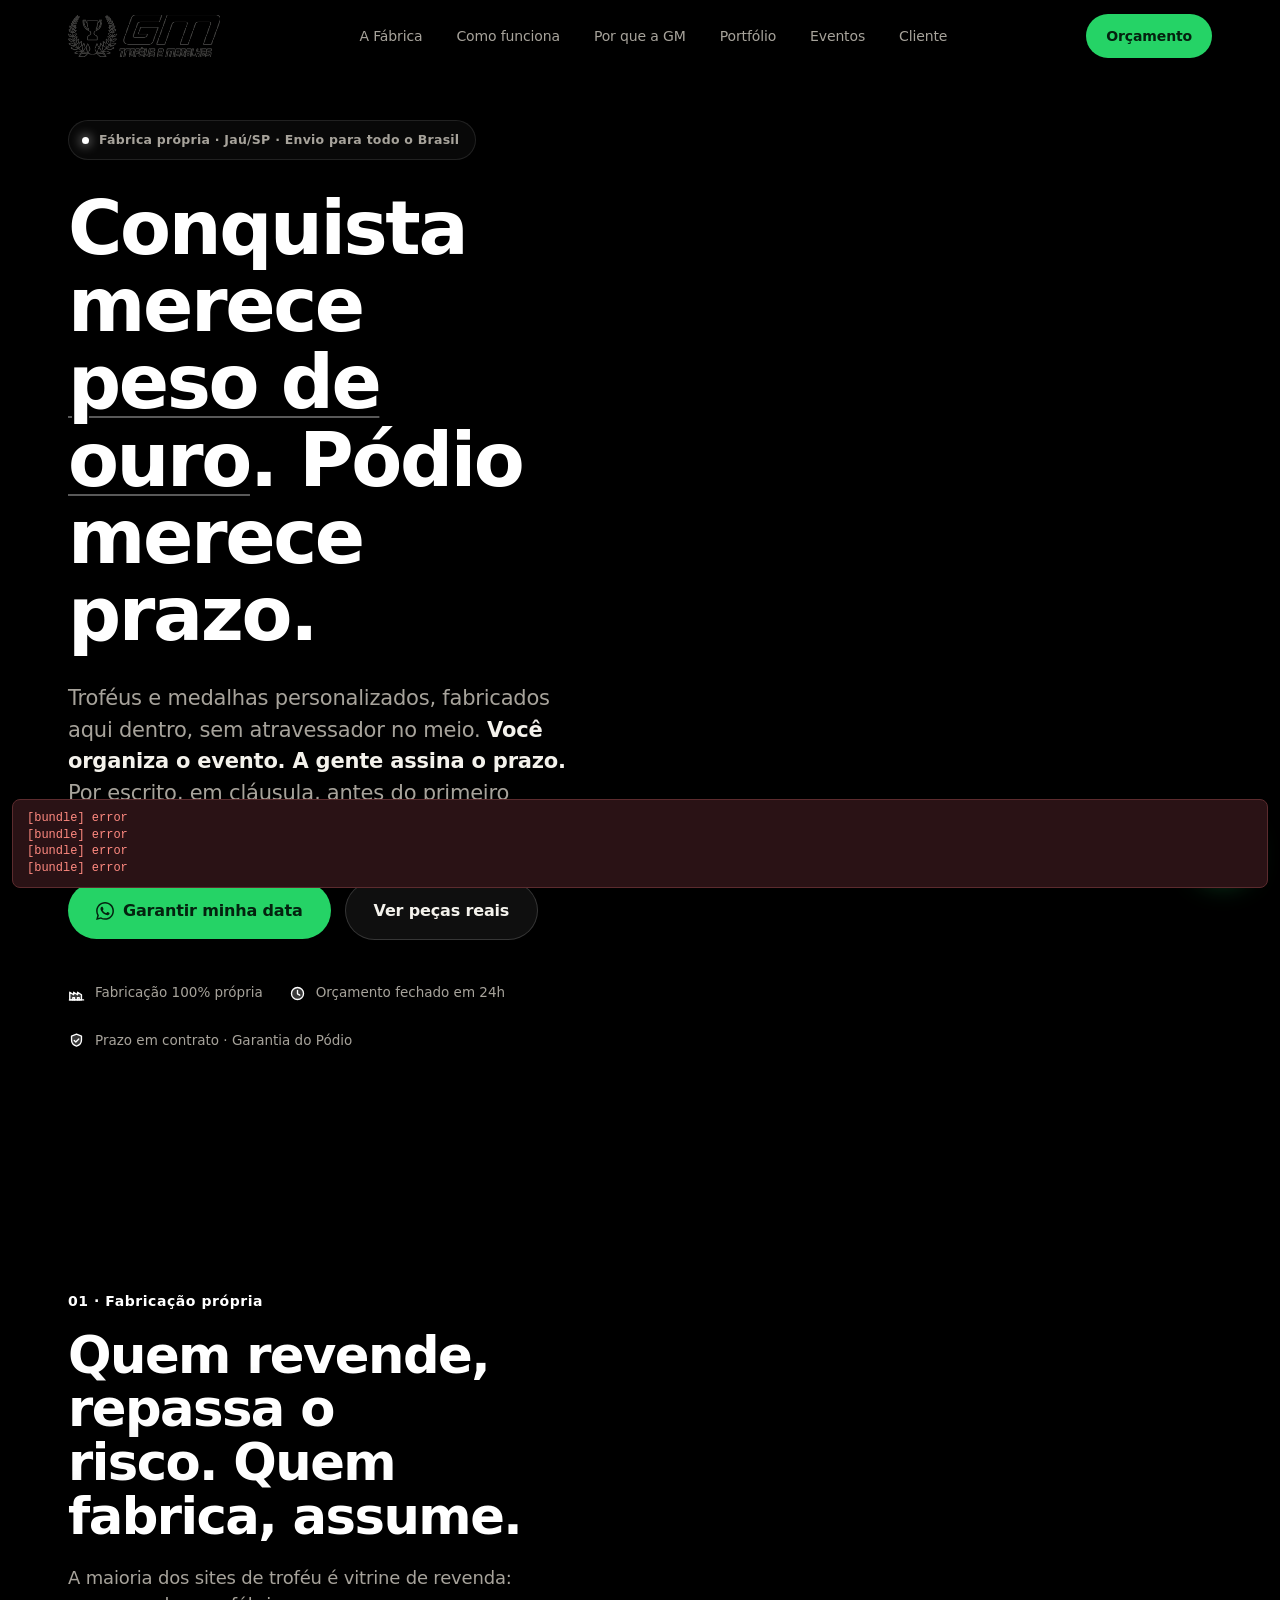
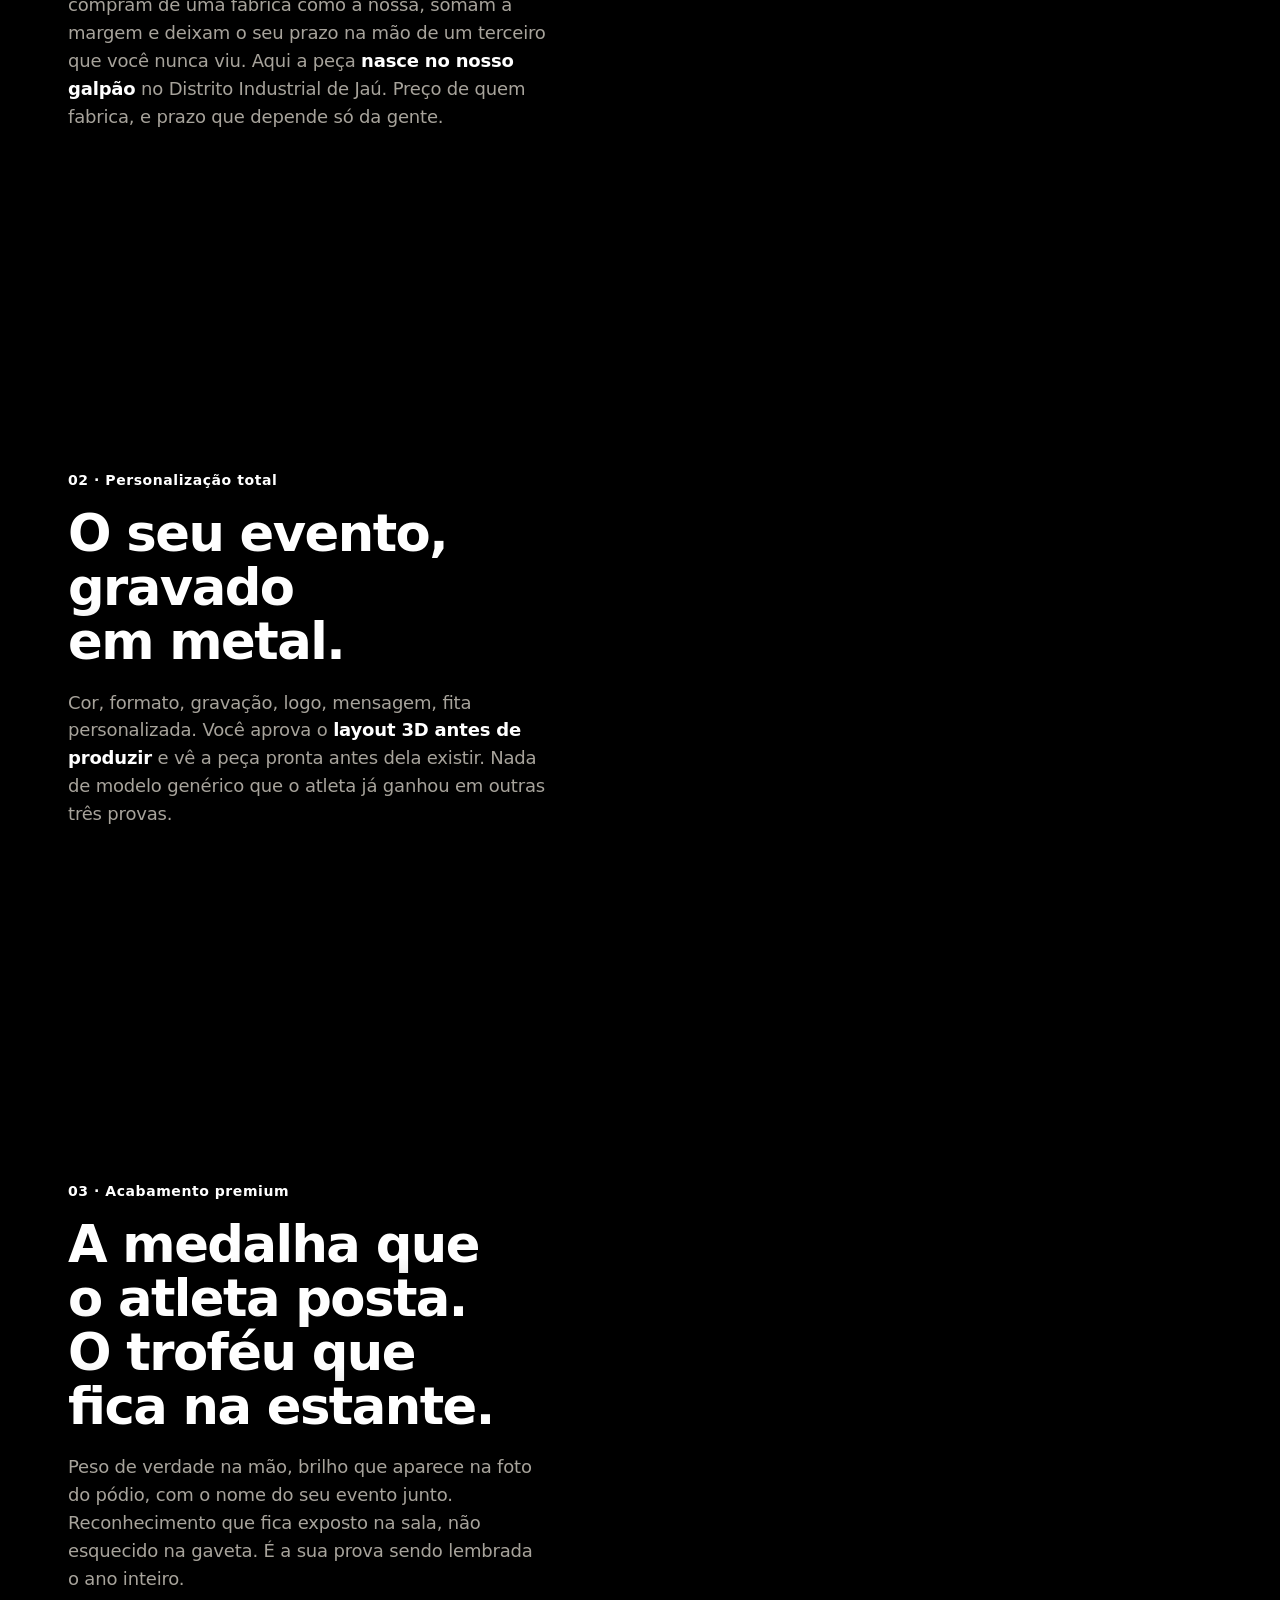
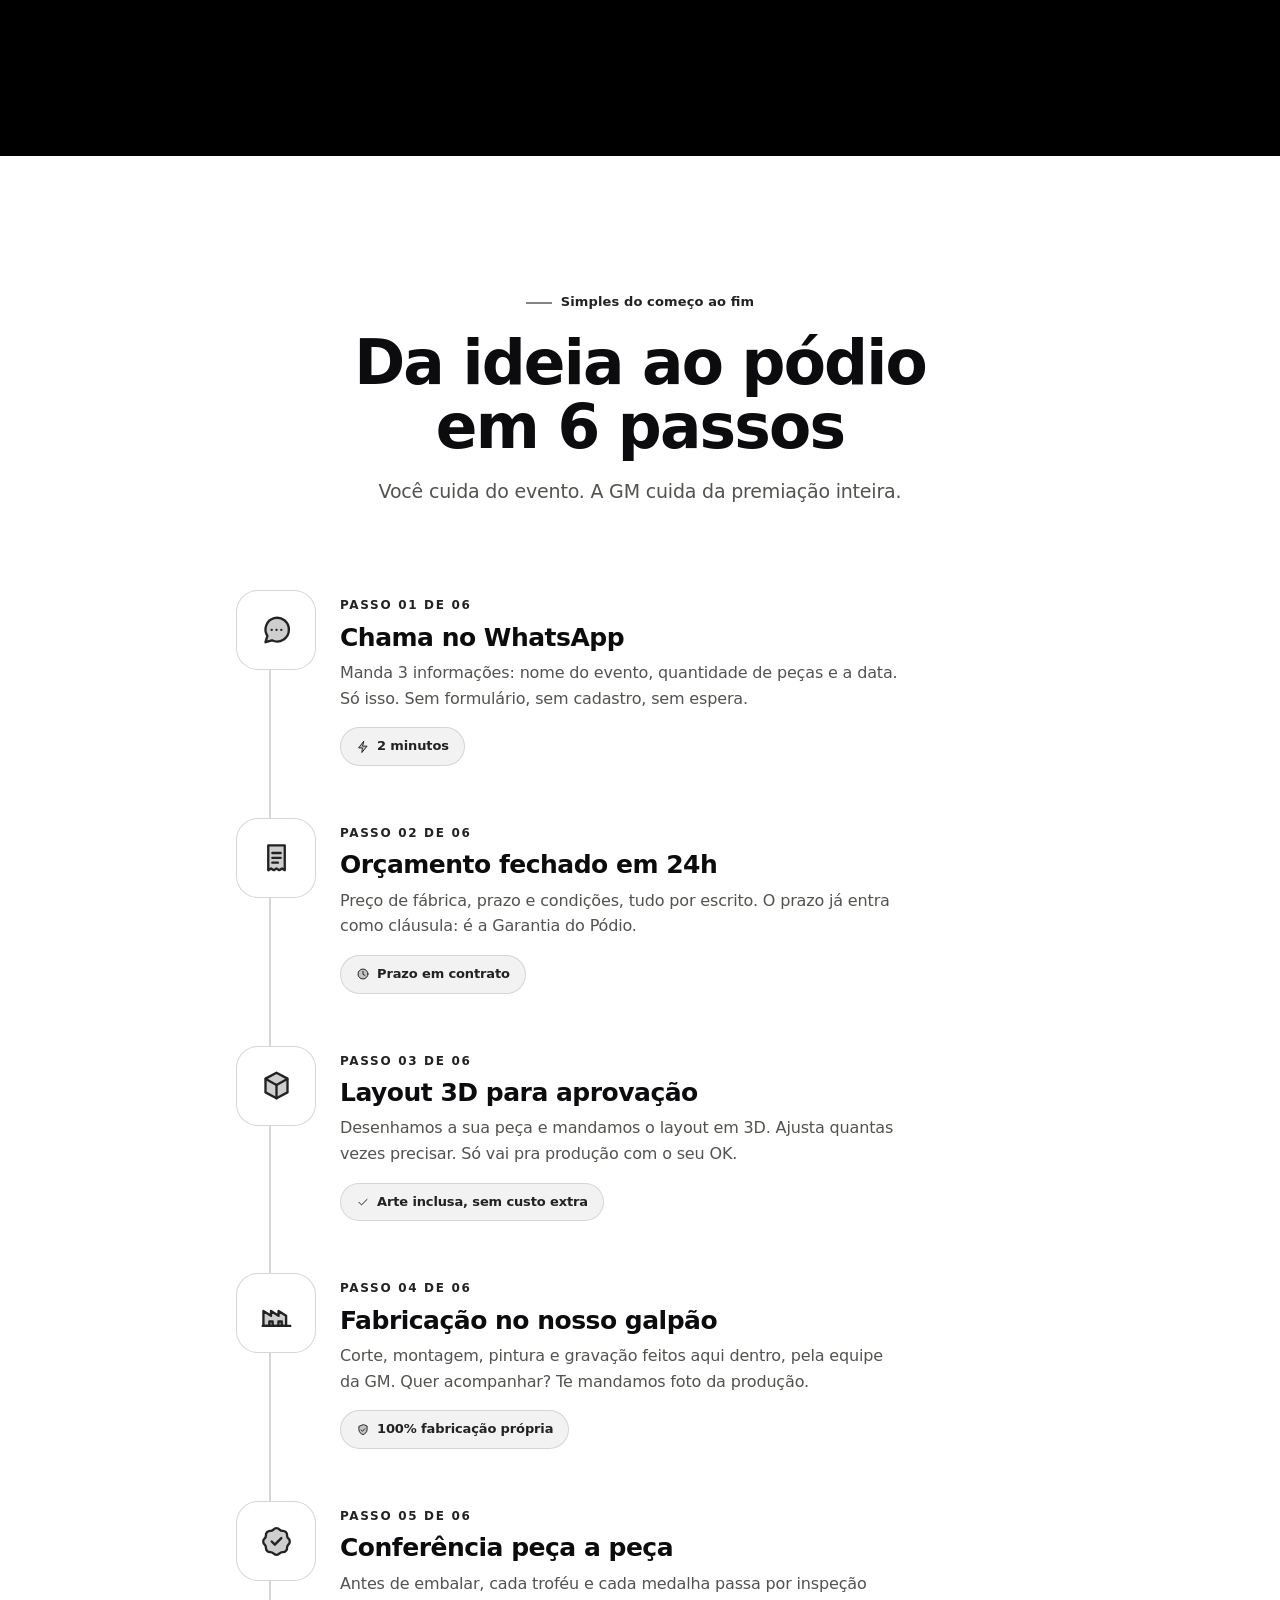
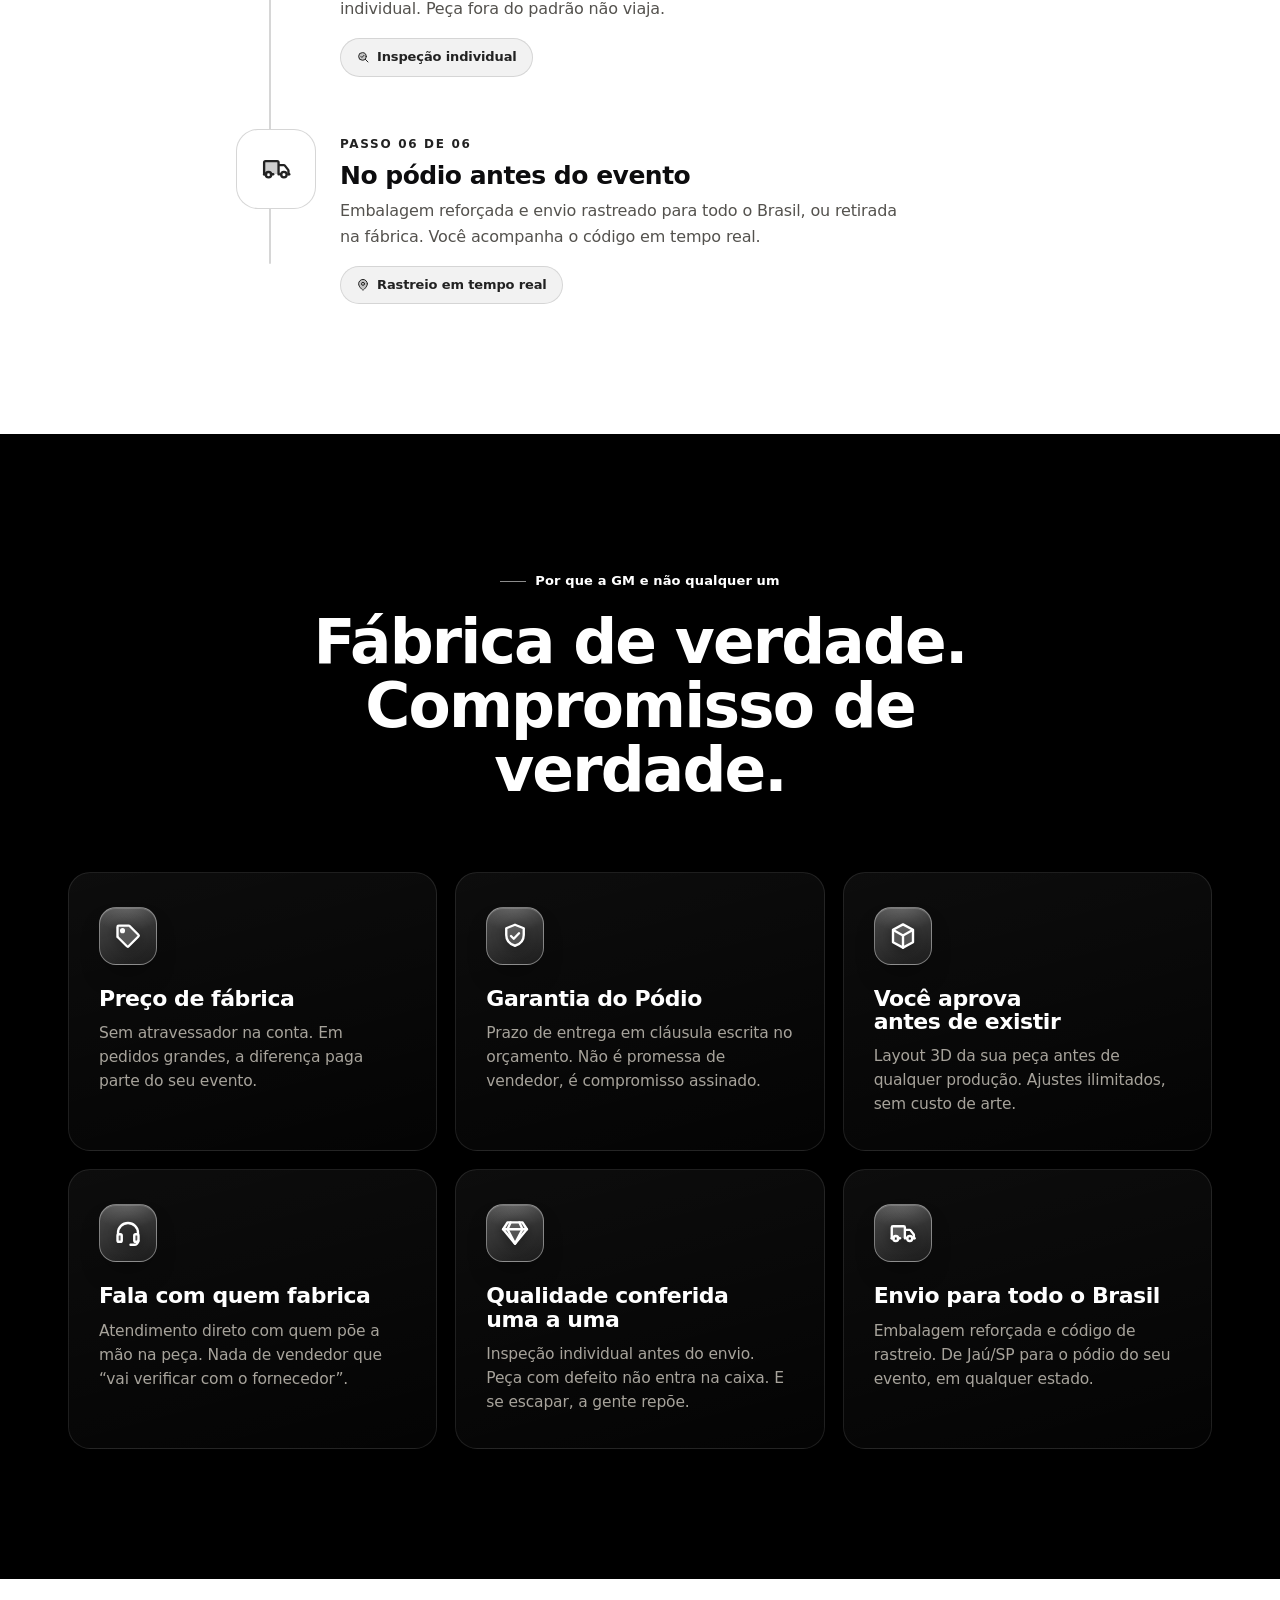
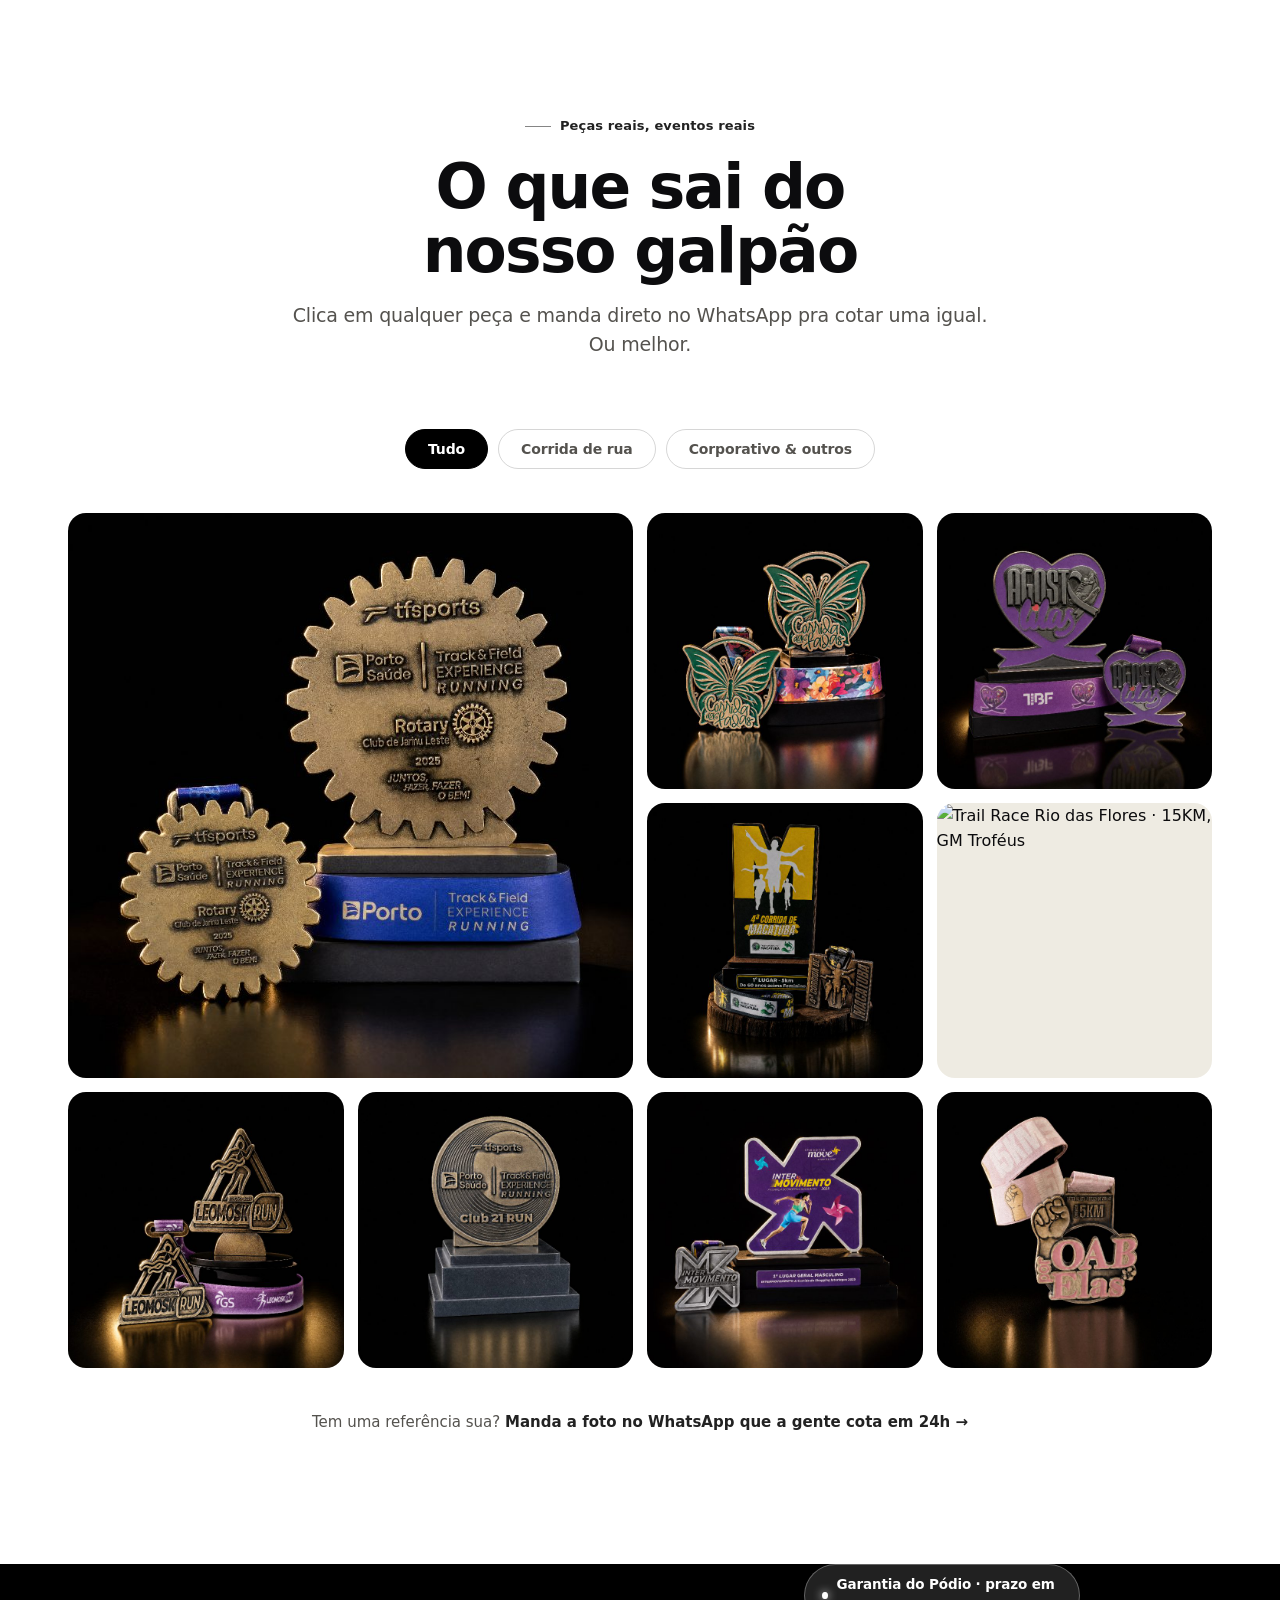
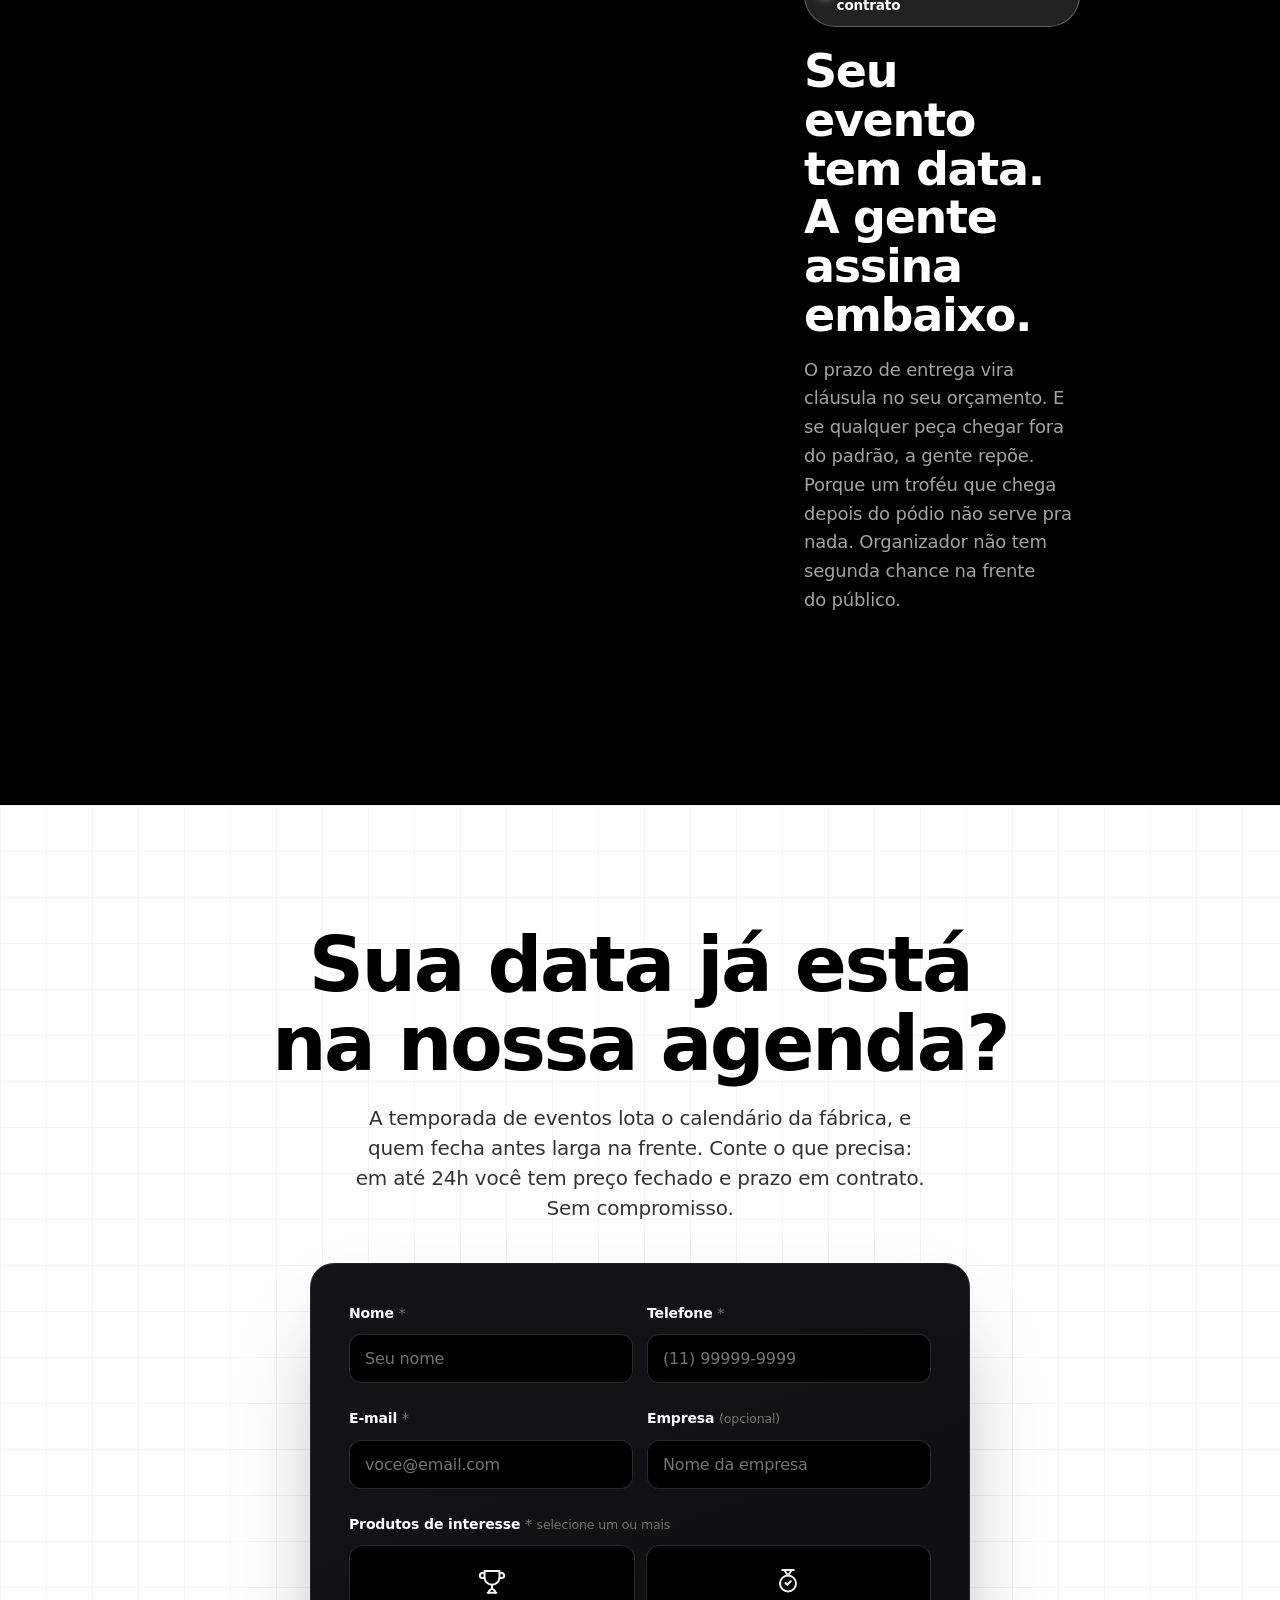
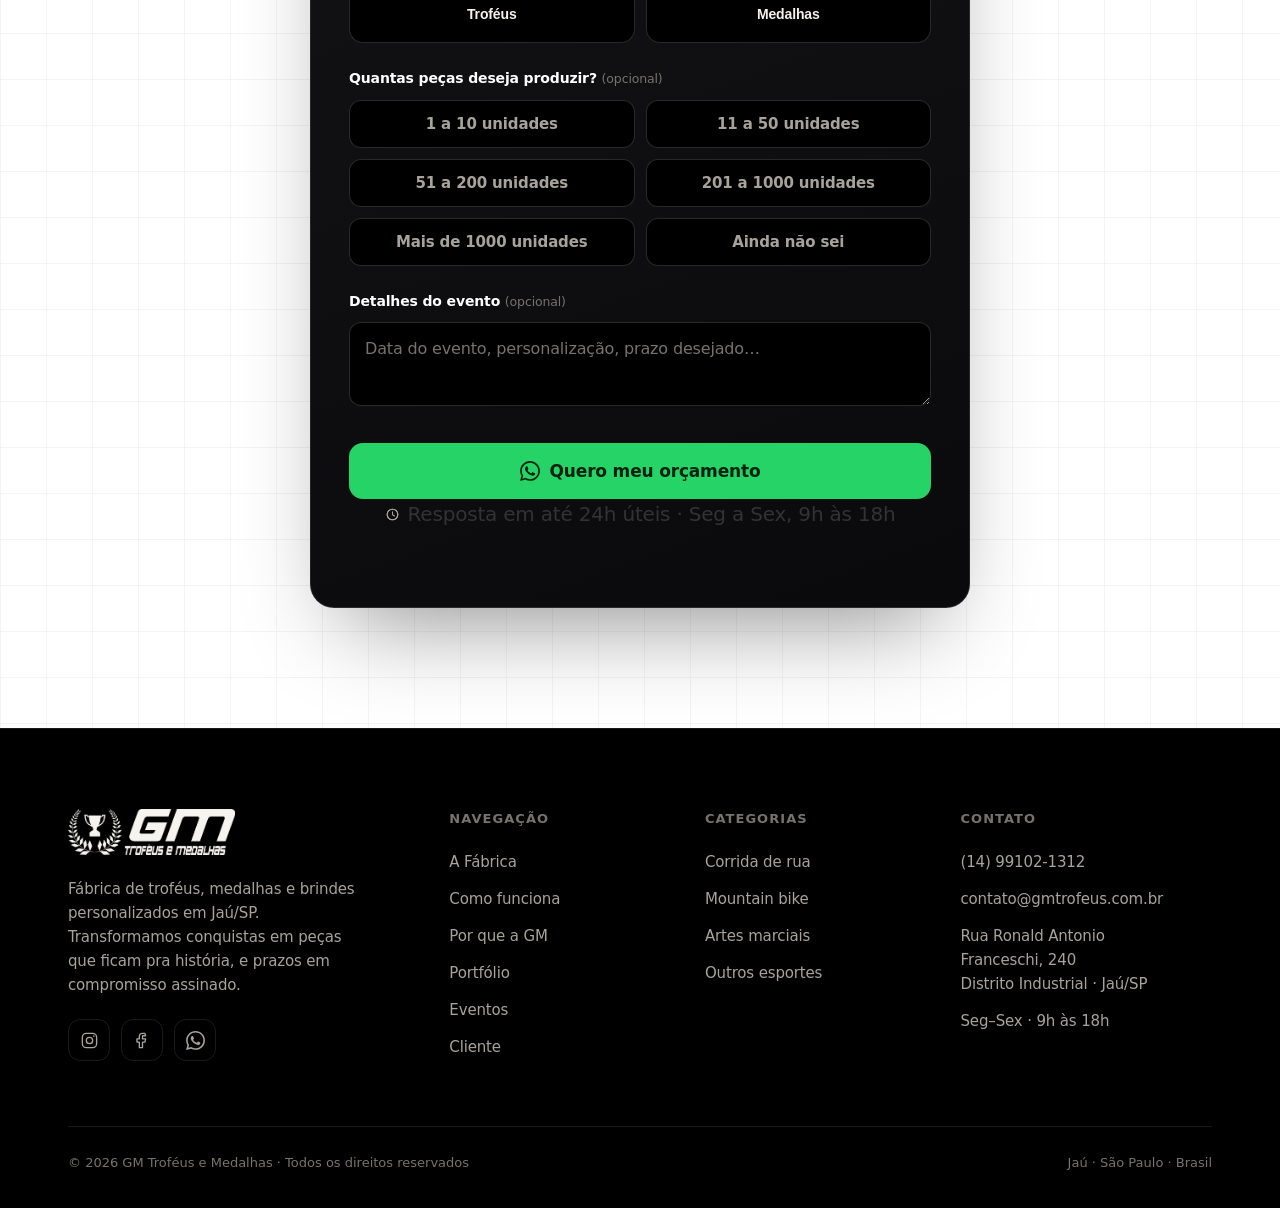
==== commit 4beca89d: "feat: trofeu e medalha agora sao VIDEO real (autoplay loop) - rotacao bulletproof Canvas/img-swap da" ====
--- a/index.html
+++ b/index.html
@@ -1,753 +1,186 @@
 <!DOCTYPE html>
-<html lang="pt-BR">
+<html>
 <head>
-<meta charset="UTF-8">
-<meta name="viewport" content="width=device-width, initial-scale=1.0">
-<title>GM Troféus & Medalhas · Direto da fábrica, no pódio antes do evento</title>
-<meta name="description" content="Troféus e medalhas personalizados direto da fábrica em Jaú/SP. Preço de fábrica, layout 3D aprovado por você e prazo garantido em contrato. Orçamento em 24h no WhatsApp.">
-<meta name="theme-color" content="#000000">
-<meta property="og:type" content="website">
-<meta property="og:title" content="GM Troféus & Medalhas · Prazo garantido em contrato">
-<meta property="og:description" content="Fabricação própria, personalização total e a Garantia do Pódio: prazo por escrito. Orçamento em 24h.">
-<meta property="og:image" content="assets/logo-white.png">
-<link rel="icon" type="image/png" href="assets/mark-white.png">
-<style>
-  :root{
-    --gold:#FFFFFF; --gold-br:#FFFFFF; --gold-dp:#C9C9C9; --gold-text:#222222;
-    --ink:#000000; --ink-2:#0A0A0C; --ink-3:#111114; --ink-card:#141417;
-    --line-d:rgba(255,255,255,0.10); --line-d2:rgba(255,255,255,0.16);
-    --paper:#FFFFFF; --paper-2:#F7F5EF; --paper-3:#EEEBE2;
-    --line-l:rgba(0,0,0,0.10); --line-l2:rgba(0,0,0,0.16);
-    --wa:#25D366; --wa-dk:#0B3B1E;
-    --fg-d:#F4F2EC; --fg-d2:#A7A39B; --fg-d3:#76736C;
-    --fg-l:#0C0C0E; --fg-l2:#54524E; --fg-l3:#86837C;
-    --max:1200px;
-    --sans:-apple-system,BlinkMacSystemFont,"SF Pro Display","SF Pro Text","Segoe UI",system-ui,Roboto,sans-serif;
-    --ease:cubic-bezier(.16,1,.3,1);
-    --sh-1:0 1px 2px rgba(0,0,0,.45);
-    --sh-2:0 6px 16px -6px rgba(0,0,0,.55),0 2px 5px rgba(0,0,0,.4);
-    --sh-3:0 18px 40px -14px rgba(0,0,0,.62),0 6px 14px -8px rgba(0,0,0,.5);
-    --sh-card:0 26px 60px -22px rgba(0,0,0,.74),0 8px 20px -10px rgba(0,0,0,.5);
-  }
-  *{margin:0;padding:0;box-sizing:border-box}
-  html{scroll-behavior:smooth;background:var(--ink)}
-  body{font-family:var(--sans);background:var(--ink);color:var(--fg-d);line-height:1.6;-webkit-font-smoothing:antialiased;-moz-osx-font-smoothing:grayscale;text-rendering:optimizeLegibility;font-optical-sizing:auto;font-feature-settings:"kern" 1,"liga" 1,"calt" 1;font-kerning:normal;overflow-x:hidden}
-  a{text-decoration:none;color:inherit}
-  img{display:block;max-width:100%}
-  .wrap{max-width:var(--max);margin:0 auto;padding:0 28px}
-  section[id],header[id]{scroll-margin-top:86px}
-  h1,h2,h3{letter-spacing:-0.022em;line-height:1.06;font-weight:600;text-wrap:balance}
-  p{text-wrap:pretty}
-  ::selection{background:var(--gold);color:#000}
-
-  /* ---------- Scrollbar — raia de pista de corrida ---------- */
-  ::-webkit-scrollbar{width:16px}
-  ::-webkit-scrollbar-track{background:#070708;box-shadow:inset 1px 0 0 rgba(255,255,255,.05),inset -1px 0 0 rgba(255,255,255,.05)}
-  ::-webkit-scrollbar-thumb{
-    border:3px solid transparent;background-clip:padding-box;border-radius:9px;
-    background-image:
-      repeating-linear-gradient(180deg,rgba(255,255,255,.9) 0 9px,transparent 9px 26px),
-      linear-gradient(90deg,#fff 0 2px,transparent 2px),
-      linear-gradient(270deg,#fff 0 2px,transparent 2px),
-      linear-gradient(#2c2c2c,#171717);
-    background-size:2px 100%,100% 100%,100% 100%,100% 100%;
-    background-position:center,left,right,center;
-    background-repeat:no-repeat;
-  }
-  ::-webkit-scrollbar-thumb:hover{
-    background-image:
-      repeating-linear-gradient(180deg,#fff 0 9px,transparent 9px 26px),
-      linear-gradient(90deg,#fff 0 2px,transparent 2px),
-      linear-gradient(270deg,#fff 0 2px,transparent 2px),
-      linear-gradient(#383838,#1d1d1d);
-    background-size:2px 100%,100% 100%,100% 100%,100% 100%;
-    background-position:center,left,right,center;
-    background-repeat:no-repeat;background-clip:padding-box;
-  }
-  html{scrollbar-color:#2c2c2c #070708}
-
-  /* ---------- Medal stage (scroll-scrubbed) ---------- */
-  #medalStage{position:fixed;inset:0;z-index:1;pointer-events:none}
-  #stageScrim{position:fixed;inset:0;z-index:2;pointer-events:none;
-    background:linear-gradient(90deg,rgba(0,0,0,0.92) 0%,rgba(0,0,0,0.6) 26%,rgba(0,0,0,0.12) 50%,rgba(0,0,0,0) 64%),
-               linear-gradient(0deg,rgba(0,0,0,0.5) 0%,rgba(0,0,0,0) 26%)}
-  @media(max-width:760px){#stageScrim{background:linear-gradient(0deg,rgba(0,0,0,0.9) 0%,rgba(0,0,0,0.86) 46%,rgba(0,0,0,0.32) 66%,rgba(0,0,0,0.22) 100%)}}
-  /* camada que escurece o trofeu/medalha conforme rola (so mobile) */
-  #scrollDim{position:fixed;inset:0;z-index:3;pointer-events:none;background:#000;opacity:0;display:none;transition:opacity .12s linear}
-  .scene-glow{position:fixed;inset:0;z-index:0;pointer-events:none;
-    background:radial-gradient(820px 680px at 72% 42%,rgba(255,255,255,0.14),transparent 60%),
-               radial-gradient(700px 600px at 50% 8%,rgba(255,255,255,0.06),transparent 65%)}
-  .content{position:relative;z-index:5}
-
-  /* ---------- NAV ---------- */
-  nav{position:fixed;top:0;left:0;right:0;z-index:100;height:72px;display:flex;align-items:center;
-    transition:background .4s var(--ease),border-color .4s,backdrop-filter .4s}
-  nav.scrolled{background:rgba(0,0,0,0.6);backdrop-filter:blur(22px) saturate(160%);border-bottom:1px solid var(--line-d);box-shadow:0 10px 34px -14px rgba(0,0,0,.75)}
-  nav.light.scrolled{background:rgba(255,255,255,0.72);border-bottom:1px solid var(--line-l)}
-  nav .wrap{display:flex;align-items:center;justify-content:space-between;width:100%;gap:24px}
-  .brand{display:flex;align-items:center;gap:12px}
-  .brand img{height:42px;width:auto;transition:opacity .35s;image-rendering:-webkit-optimize-contrast}
-  .brand .lk-light{position:absolute;left:0;opacity:0}
-  nav.light .brand .lk-dark{opacity:0}
-  nav.light .brand .lk-light{opacity:1;position:static}
-  .brand-wrap{position:relative;display:flex;align-items:center;height:44px}
-  .nlinks{display:flex;gap:34px;font-size:14px;font-weight:500;letter-spacing:-0.01em}
-  .nlinks a{color:var(--fg-d2);transition:color .2s}
-  nav.light .nlinks a{color:var(--fg-l2)}
-  .nlinks a:hover{color:var(--fg-d)}
-  nav.light .nlinks a:hover{color:var(--fg-l)}
-  .btn{display:inline-flex;align-items:center;gap:9px;font-family:var(--sans);font-weight:600;font-size:15px;
-    padding:13px 22px;border-radius:980px;cursor:pointer;border:none;letter-spacing:-0.01em;box-shadow:var(--sh-1);
-    transition:transform .2s var(--ease),box-shadow .3s,background .25s,color .25s,border-color .25s;white-space:nowrap}
-  .btn svg{width:18px;height:18px}
-  .btn-wa{background:var(--wa);color:#04220F}
-  .btn-wa:hover{background:#2BE575;transform:translateY(-2px);box-shadow:0 14px 32px -8px rgba(37,211,102,.5),0 4px 10px rgba(0,0,0,.35)}
-  .btn-gold{background:var(--gold);color:#000}
-  .btn-gold:hover{background:#e8e8e8;transform:translateY(-2px);box-shadow:0 16px 34px -10px rgba(0,0,0,.6),0 3px 8px rgba(0,0,0,.4)}
-  .btn-dark{background:#fff;color:#000}
-  .btn-dark:hover{background:#000;color:#fff;transform:translateY(-2px)}
-  .btn-ghost-d{background:rgba(255,255,255,.06);border:1px solid var(--line-d2);color:var(--fg-d)}
-  .btn-ghost-d:hover{border-color:var(--gold);color:var(--gold-br)}
-  .nav-cta{padding:11px 20px;font-size:14px}
-  .hamb{display:none;flex-direction:column;gap:5px;cursor:pointer;padding:6px}
-  .hamb span{width:24px;height:2px;background:var(--fg-d);border-radius:2px;transition:transform .28s var(--ease),opacity .2s,background .3s}
-  nav.light .hamb span{background:var(--fg-l)}
-  .hamb.on span:nth-child(1){transform:translateY(7px) rotate(45deg)}
-  .hamb.on span:nth-child(2){opacity:0}
-  .hamb.on span:nth-child(3){transform:translateY(-7px) rotate(-45deg)}
-
-  /* ---------- HERO ---------- */
-  .hero{min-height:100svh;display:flex;align-items:center;position:relative;padding:120px 0 90px}
-  .hero .wrap{width:100%}
-  .hero-copy{max-width:520px;position:relative;z-index:6}
-  .eyebrow{display:inline-flex;align-items:center;gap:10px;font-size:12.5px;font-weight:600;letter-spacing:0.02em;
-    color:var(--fg-d2);margin-bottom:30px;padding:9px 16px 9px 13px;border:1px solid var(--line-d);border-radius:980px;
-    background:rgba(255,255,255,.03);backdrop-filter:blur(8px)}
-  .eyebrow i{width:7px;height:7px;border-radius:50%;background:var(--gold);box-shadow:0 0 12px var(--gold);flex-shrink:0}
-  .hero h1{font-size:clamp(40px,5.8vw,88px);font-weight:600;color:#fff;letter-spacing:-0.032em;line-height:1.04;margin-bottom:30px}
-  .hero h1 em{font-style:normal;color:#fff;text-decoration:underline;text-decoration-thickness:2px;text-underline-offset:8px;text-decoration-color:rgba(255,255,255,.35)}
-  .hero .lead{font-size:clamp(17px,1.7vw,21px);color:var(--fg-d2);max-width:520px;margin-bottom:40px;font-weight:400;letter-spacing:-0.01em;line-height:1.5}
-  .hero .lead b{color:var(--fg-d);font-weight:600}
-  .hcta{display:flex;gap:14px;flex-wrap:wrap;align-items:center}
-  .hcta .btn{padding:16px 28px;font-size:16px}
-  .trust{display:flex;gap:26px;margin-top:42px;flex-wrap:wrap}
-  .trust .t{display:flex;align-items:center;gap:10px;color:var(--fg-d2);font-size:13.5px}
-  .trust .t svg{width:17px;height:17px;color:var(--gold);flex-shrink:0}
-  .scroll-hint{position:absolute;bottom:30px;left:50%;transform:translateX(-50%);display:flex;flex-direction:column;
-    align-items:center;gap:9px;color:var(--fg-d3);font-size:10.5px;letter-spacing:0.18em;text-transform:uppercase;font-weight:600}
-  @media(prefers-reduced-motion:no-preference){
-    .hero-copy>*{opacity:0;animation:hUp .85s var(--ease) forwards}
-    .hero-copy .eyebrow{animation-delay:.06s}
-    .hero-copy h1{animation-delay:.16s}
-    .hero-copy .lead{animation-delay:.3s}
-    .hero-copy .hcta{animation-delay:.42s}
-    .hero-copy .trust{animation-delay:.54s}
-    .scroll-hint{opacity:0;animation:hUp .85s var(--ease) .8s forwards}
-  }
-  @keyframes hUp{from{opacity:0;transform:translateY(22px)}to{opacity:1;transform:none}}
-  .mouse{width:23px;height:37px;border:1.5px solid var(--fg-d3);border-radius:13px;position:relative}
-  .mouse::after{content:'';position:absolute;top:7px;left:50%;transform:translateX(-50%);width:3px;height:7px;background:var(--gold);border-radius:2px;animation:wheel 1.7s infinite}
-  @keyframes wheel{0%{opacity:1;top:7px}60%{opacity:0;top:17px}100%{opacity:0}}
-
-  /* ---------- SHOWCASE (pinned-feel, trophy behind) ---------- */
-  .showcase{position:relative}
-  .scpanel{min-height:82svh;display:flex;align-items:center;padding:48px 0}
-  .scpanel .wrap{width:100%;display:grid;grid-template-columns:minmax(0,520px) 1fr;align-items:center;gap:40px}
-  .scpanel.right .wrap{grid-template-columns:1fr minmax(0,520px)}
-  .scpanel.right .sctext{grid-column:2;margin-left:auto}
-  .sctext{max-width:480px}
-  .sc-num{font-size:14px;font-weight:600;letter-spacing:0.04em;color:var(--gold);margin-bottom:16px;font-variant-numeric:tabular-nums}
-  .sctext h2{font-size:clamp(32px,4vw,54px);font-weight:600;color:#fff;margin-bottom:20px;letter-spacing:-0.03em;line-height:1.05;text-shadow:0 2px 30px rgba(0,0,0,0.6)}
-  .sctext p{font-size:18px;color:var(--fg-d2);font-weight:400;letter-spacing:-0.01em;line-height:1.55;text-shadow:0 1px 18px rgba(0,0,0,0.7)}
-  .sctext p b{color:#fff;font-weight:600}
-
-  /* ---------- SECTION SHELLS ---------- */
-  section[data-theme]{position:relative;z-index:5}
-  .light-sec{background:var(--paper);color:var(--fg-l)}
-  .dark-sec{background:var(--ink);color:var(--fg-d)}
-  .pad{padding:130px 0}
-  .sec-head{max-width:760px;margin:0 auto 70px;text-align:center}
-  .sec-tag{display:inline-flex;align-items:center;gap:9px;font-size:13px;font-weight:600;letter-spacing:0.01em;color:var(--gold-text);margin-bottom:18px}
-  .dark-sec .sec-tag{color:var(--gold)}
-  .sec-tag::before{content:'';width:26px;height:1.5px;background:currentColor;opacity:.55}
-  .sec-head h2{font-size:clamp(36px,4.8vw,64px);font-weight:600;letter-spacing:-0.03em;line-height:1.04;margin-bottom:18px}
-  .light-sec .sec-head h2{color:var(--fg-l)}
-  .dark-sec .sec-head h2{color:#fff}
-  .sec-head p{font-size:19px;font-weight:400;letter-spacing:-0.01em;line-height:1.55}
-  .light-sec .sec-head p{color:var(--fg-l2)}
-  .dark-sec .sec-head p{color:var(--fg-d2)}
-
-  /* ---------- COMO FUNCIONA (timeline) ---------- */
-  .timeline{max-width:820px;margin:0 auto;position:relative;padding-left:6px}
-  .tl-rail{position:absolute;left:39px;top:18px;bottom:40px;width:2px;background:var(--line-l2);border-radius:2px;overflow:hidden}
-  .tl-fill{position:absolute;left:39px;top:18px;width:2px;background:linear-gradient(#2a2a2a,#111 60%,#000);border-radius:2px;height:0;box-shadow:0 0 10px rgba(0,0,0,.18)}
-  .tl-comet{position:absolute;left:40px;top:18px;width:0;height:0;z-index:3;pointer-events:none}
-  .tl-comet::before{content:'';position:absolute;left:-5px;top:-5px;width:10px;height:10px;border-radius:50%;background:#111;
-    box-shadow:0 0 0 4px rgba(0,0,0,.10),0 6px 14px rgba(0,0,0,.25)}
-  .tstep{position:relative;display:grid;grid-template-columns:80px 1fr;gap:24px;padding:14px 0 38px;align-items:start}
-  .tstep:last-child{padding-bottom:0}
-  .tnode{width:80px;height:80px;border-radius:22px;background:var(--paper);border:1.5px solid var(--line-l2);
-    display:grid;place-items:center;color:var(--gold-text);position:relative;z-index:2;
-    transition:transform .5s var(--ease),border-color .5s,color .5s,box-shadow .5s,background .5s}
-  .tnode svg{width:33px;height:33px;stroke-width:1.7;position:relative;z-index:2;transition:transform .5s var(--ease);filter:none}
-  .tnode::after{content:'';position:absolute;inset:-6px;border-radius:26px;border:1.5px solid #1a1a1a;opacity:0;transform:scale(.85);transition:opacity .5s,transform .5s}
-  .tstep.on .tnode{border-color:transparent;color:#fff;transform:scale(1.04);
-    background:#111;box-shadow:0 14px 36px rgba(0,0,0,.32)}
-  .tstep.on .tnode::after{opacity:.45;transform:scale(1);animation:nodePulse 2.4s var(--ease) infinite}
-  .tstep.on .tnode svg{transform:scale(1.06);filter:none}
-  @keyframes nodePulse{0%{opacity:.5;transform:scale(1)}70%{opacity:0;transform:scale(1.22)}100%{opacity:0;transform:scale(1.22)}}
-  .tbody{padding:6px 0 0;position:relative;transition:transform .5s var(--ease)}
-  .tstep.on .tbody{transform:translateX(4px)}
-  .ghost-n{position:absolute;right:6px;top:-22px;font-size:96px;font-weight:500;line-height:1;color:var(--gold);opacity:.06;
-    letter-spacing:-0.04em;font-variant-numeric:tabular-nums;pointer-events:none;transition:opacity .5s}
-  .tstep.on .ghost-n{opacity:.11}
-  .tbody .tnum{font-size:12px;font-weight:600;color:var(--gold-text);letter-spacing:0.14em;margin-bottom:9px;text-transform:uppercase;font-variant-numeric:tabular-nums}
-  .tbody h3{font-size:25px;font-weight:600;letter-spacing:-0.02em;color:var(--fg-l);margin-bottom:9px}
-  .tbody p{font-size:16px;color:var(--fg-l2);max-width:560px;letter-spacing:-0.01em}
-  .chip{display:inline-flex;align-items:center;gap:7px;margin-top:16px;padding:8px 15px;border-radius:980px;
-    background:rgba(0,0,0,.05);border:1px solid rgba(0,0,0,.12);color:#222;font-size:13px;font-weight:600;letter-spacing:-0.01em;
-    transition:background .4s,border-color .4s,box-shadow .4s}
-  .tstep.on .chip{background:rgba(0,0,0,.08);border-color:rgba(0,0,0,.2);box-shadow:0 6px 18px rgba(0,0,0,.1)}
-  .chip svg{width:14px;height:14px}
-  /* entrance: slide in from the right, staggered */
-  .tstep{opacity:0;transform:translateX(40px)}
-  .tstep.seen{opacity:1;transform:none;transition:opacity .7s var(--ease),transform .7s var(--ease)}
-
-  /* ---------- POR QUE (glass cards) ---------- */
-  .why-grid{display:grid;grid-template-columns:repeat(3,1fr);gap:18px}
-  .feat{position:relative;background:linear-gradient(165deg,rgba(255,255,255,.05),rgba(255,255,255,.015));
-    border:1px solid var(--line-d);border-radius:22px;padding:34px 30px;overflow:hidden;box-shadow:var(--sh-2);
-    transition:transform .45s var(--ease),border-color .4s,background .4s,box-shadow .45s}
-  .feat::after{content:'';position:absolute;width:240px;height:240px;border-radius:50%;top:-130px;right:-110px;
-    background:radial-gradient(circle,rgba(255,255,255,.22),transparent 68%);opacity:0;transition:opacity .45s}
-  .feat:hover{transform:translateY(-7px);border-color:var(--line-d2);background:linear-gradient(165deg,rgba(255,255,255,.08),rgba(255,255,255,.02));box-shadow:var(--sh-card)}
-  .feat:hover::after{opacity:1}
-  .feat .ico{width:58px;height:58px;border-radius:17px;display:grid;place-items:center;color:var(--gold-br);
-    background:linear-gradient(158deg,rgba(255,255,255,.26),rgba(255,255,255,.07));
-    border:1.5px solid rgba(255,255,255,.4);
-    box-shadow:inset 0 1px 0 rgba(255,255,255,.16),0 14px 28px -14px rgba(0,0,0,.72);
-    margin-bottom:22px;position:relative;z-index:1;overflow:hidden;
-    transition:transform .35s var(--ease),border-color .35s,box-shadow .35s}
-  .feat .ico::before{content:'';position:absolute;inset:0;border-radius:inherit;pointer-events:none;
-    background:radial-gradient(120% 90% at 50% -10%,rgba(255,255,255,.2),transparent 58%)}
-  .feat .ico svg{width:30px;height:30px;position:relative;z-index:1;color:var(--gold-br);filter:drop-shadow(0 2px 6px rgba(0,0,0,.55))}
-  .feat:hover .ico{transform:translateY(-2px);border-color:rgba(255,255,255,.62);box-shadow:inset 0 1px 0 rgba(255,255,255,.2),0 20px 36px -14px rgba(0,0,0,.8)}
-  .feat h3{font-size:22px;font-weight:600;letter-spacing:-0.02em;color:#fff;margin-bottom:11px;position:relative;z-index:1}
-  .feat p{font-size:15.5px;color:var(--fg-d2);letter-spacing:-0.01em;line-height:1.55;position:relative;z-index:1}
-
-  /* ---------- PORTFOLIO ---------- */
-  .filters{display:flex;gap:10px;flex-wrap:wrap;justify-content:center;margin-bottom:44px}
-  .filters button{font-family:var(--sans);font-weight:600;font-size:14px;letter-spacing:-0.01em;cursor:pointer;
-    padding:11px 22px;border-radius:980px;background:transparent;border:1px solid var(--line-l2);color:var(--fg-l2);transition:all .22s}
-  .filters button:hover{border-color:var(--fg-l);color:var(--fg-l)}
-  .filters button.active{background:#000;border-color:#000;color:#fff}
-  .gallery{display:grid;grid-template-columns:repeat(4,1fr);grid-auto-rows:1fr;gap:14px}
-  .gitem{position:relative;border-radius:18px;overflow:hidden;aspect-ratio:1;background:var(--paper-3);cursor:pointer;display:block}
-  .gitem img{width:100%;height:100%;object-fit:cover;transition:transform .8s var(--ease)}
-  .gitem:hover img{transform:scale(1.08)}
-  .gitem .ov{position:absolute;inset:0;background:linear-gradient(to top,rgba(0,0,0,.88),rgba(0,0,0,.05) 58%,transparent);
-    display:flex;flex-direction:column;justify-content:flex-end;padding:20px;opacity:0;transition:opacity .35s}
-  .gitem:hover .ov{opacity:1}
-  .gitem .ov .cat{font-size:11.5px;color:var(--gold-br);text-transform:uppercase;letter-spacing:0.08em;font-weight:600;margin-bottom:6px}
-  .gitem .ov .wa{display:inline-flex;align-items:center;gap:8px;font-size:14px;font-weight:600;color:#fff;letter-spacing:-0.01em}
-  .gitem .ov .wa svg{width:16px;height:16px}
-  .gitem.big{grid-column:span 2;grid-row:span 2;aspect-ratio:auto}
-  .pf-note{text-align:center;margin-top:42px;color:var(--fg-l2);font-size:15px}
-  .pf-note a{color:var(--gold-text);font-weight:600}
-
-  /* ---------- GARANTIA ---------- */
-  .guar{display:grid;grid-template-columns:auto 1fr;gap:44px;align-items:center;max-width:1000px;margin:0 auto;
-    background:var(--ink);border:none;border-radius:28px;padding:0 60px 60px 60px;position:relative;overflow:visible}
-  .guar-sec{padding-top:0;overflow:hidden}
-  .medal-wrap{position:relative;z-index:1;align-self:start;width:560px;height:740px;flex-shrink:0;margin:-34px 0 -70px}
-  /* abaixo de 1024px: empilha (medalha em cima, texto embaixo) p/ o texto não espremer */
-  @media(max-width:1024px){
-    .guar{grid-template-columns:1fr;justify-items:center;text-align:center;padding:0 40px 50px}
-    .medal-wrap{align-self:auto;width:min(460px,84vw);height:600px;margin:0 auto -30px}
-  }
-  .medal3d{width:100%;height:100%;display:block}
-  /* medalha em quadros PNG com fundo transparente — sem retângulo de canvas */
-  .pill-100{display:inline-flex;align-items:center;gap:9px;margin-bottom:20px;padding:9px 17px;border-radius:980px;
-    background:rgba(255,255,255,.13);border:1px solid rgba(255,255,255,.3);color:var(--gold-br);font-size:13.5px;font-weight:600;letter-spacing:-0.01em}
-  .pill-100 .dot{width:7px;height:7px;border-radius:50%;background:var(--gold);box-shadow:0 0 10px var(--gold)}
-  .guar h2{font-size:clamp(30px,3.6vw,46px);font-weight:600;letter-spacing:-0.028em;line-height:1.06;color:#fff;margin-bottom:16px}
-  .guar h2 em{font-style:normal;color:var(--gold-br)}
-  .guar p{font-size:18px;color:var(--fg-d2);max-width:560px;letter-spacing:-0.01em}
-
-  /* ---------- FINAL CTA ---------- */
-  .finalcta{background:#fff;text-align:center;position:relative;overflow:hidden;z-index:5}
-  .finalcta::before{content:'';position:absolute;inset:0;opacity:.07;
-    background-image:linear-gradient(rgba(0,0,0,.6) 1px,transparent 1px),linear-gradient(90deg,rgba(0,0,0,.6) 1px,transparent 1px);background-size:46px 46px}
-  .finalcta .wrap{position:relative;z-index:2;padding:120px 28px}
-  .finalcta h2{font-size:clamp(40px,6vw,86px);font-weight:600;color:#000;letter-spacing:-0.032em;line-height:1.03;margin-bottom:20px}
-  .finalcta p{font-size:20px;color:#333;max-width:580px;margin:0 auto 40px;font-weight:450;letter-spacing:-0.01em;line-height:1.5}
-  .finalcta .btn{padding:19px 40px;font-size:18px;background:#000;color:#fff}
-  .finalcta .btn:hover{background:#000;transform:translateY(-2px);box-shadow:0 16px 40px rgba(0,0,0,.34)}
-  .finalcta .micro{margin-top:20px;font-size:14.5px;color:#555;font-weight:600;display:inline-flex;align-items:center;gap:8px}
-  .finalcta .micro svg{width:16px;height:16px}
-
-  /* ---------- ORÇAMENTO FORM (embutido na seção branca) ---------- */
-  .orc-card{max-width:660px;margin:14px auto 0;text-align:left;background:linear-gradient(160deg,#141417,#0A0A0C);
-    border:1px solid rgba(255,255,255,.1);border-radius:24px;padding:38px;box-shadow:0 44px 90px -34px rgba(0,0,0,.45)}
-  .orc-card .fset{margin-bottom:24px}
-  .orc-card .fset:last-of-type{margin-bottom:0}
-  .flabel{display:block;font-size:14px;font-weight:600;color:#fff;letter-spacing:-0.01em;margin-bottom:10px}
-  .flabel .req{color:#76736C;font-weight:500}
-  .flabel .opt{color:#76736C;font-weight:400;font-size:12.5px}
-  .ffield{width:100%;background:#000;border:1.5px solid rgba(255,255,255,.16);border-radius:12px;color:#fff;
-    font-family:var(--sans);font-size:16px;font-weight:500;letter-spacing:-0.01em;padding:14px 15px;
-    transition:border-color .2s,box-shadow .2s;-webkit-appearance:none}
-  .ffield::placeholder{color:#76736C;font-weight:400}
-  .ffield:focus{outline:none;border-color:rgba(255,255,255,.55);box-shadow:0 0 0 4px rgba(255,255,255,.08)}
-  textarea.ffield{resize:vertical;min-height:84px;line-height:1.5}
-  .frow{display:grid;grid-template-columns:1fr 1fr;gap:14px}
-  .prod-grid{display:grid;grid-template-columns:1fr 1fr;gap:11px}
-  .prod{position:relative;background:#000;border:1.5px solid rgba(255,255,255,.16);border-radius:14px;
-    padding:20px 14px;cursor:pointer;display:flex;flex-direction:column;align-items:center;gap:10px;text-align:center;
-    transition:border-color .18s,background .18s}
-  .prod:hover{border-color:rgba(255,255,255,.4)}
-  .prod svg{width:30px;height:30px;color:#F4F2EC;stroke-width:1.6}
-  .prod span{font-size:14px;font-weight:600;color:#F4F2EC;letter-spacing:-0.01em}
-  .prod .tick{position:absolute;top:9px;right:9px;width:20px;height:20px;border-radius:50%;background:#fff;
-    display:grid;place-items:center;opacity:0;transform:scale(.6);transition:all .2s var(--ease)}
-  .prod .tick svg{width:12px;height:12px;color:#000;stroke-width:3}
-  .prod.sel{border-color:#fff;background:rgba(255,255,255,.06)}
-  .prod.sel .tick{opacity:1;transform:scale(1)}
-  .prod.sel svg,.prod.sel span{color:#fff}
-  .qty-grid{display:grid;grid-template-columns:1fr 1fr;gap:11px}
-  .qty{background:#000;border:1.5px solid rgba(255,255,255,.16);border-radius:12px;padding:14px;cursor:pointer;
-    font-size:15px;font-weight:600;color:#A7A39B;text-align:center;letter-spacing:-0.01em;font-family:var(--sans);
-    transition:border-color .18s,background .18s,color .18s}
-  .qty:hover{border-color:rgba(255,255,255,.4);color:#fff}
-  .qty.sel{border-color:#fff;background:#fff;color:#000}
-  .orc-error{display:none;margin:8px 0 0;font-size:13.5px;color:#ff9a9a;align-items:center;gap:8px;text-align:left}
-  .orc-error.show{display:flex}
-  .orc-error svg{width:16px;height:16px;flex-shrink:0}
-  .orc-submit{width:100%;margin-top:30px;background:var(--wa);color:#04220F;border:none;border-radius:14px;
-    font-family:var(--sans);font-size:17px;font-weight:700;letter-spacing:-0.01em;padding:18px;cursor:pointer;
-    display:flex;align-items:center;justify-content:center;gap:10px;transition:transform .2s var(--ease),box-shadow .3s,background .2s}
-  .orc-submit svg{width:20px;height:20px;fill:#04220F}
-  .orc-submit:hover{background:#2BE575;transform:translateY(-2px);box-shadow:0 16px 36px -12px rgba(37,211,102,.5)}
-  .orc-foot{margin-top:16px;text-align:center;font-size:13px;color:#76736C;display:flex;align-items:center;
-    justify-content:center;gap:8px}
-  .orc-foot svg{width:15px;height:15px;color:#A7A39B}
-  @media(max-width:680px){
-    .orc-card{padding:24px 18px;border-radius:20px}
-    .frow{grid-template-columns:1fr}
-    .finalcta .wrap{padding:90px 22px}
-  }
-
-  /* ---------- FOOTER ---------- */
-  footer{background:var(--ink);border-top:1px solid var(--line-d);padding:80px 0 34px;position:relative;z-index:5}
-  .foot-grid{display:grid;grid-template-columns:1.6fr 1fr 1fr 1.2fr;gap:46px;margin-bottom:54px}
-  .foot-brand img{height:46px;margin-bottom:22px}
-  .foot-brand p{max-width:300px;color:var(--fg-d2);font-size:15px;letter-spacing:-0.01em}
-  .socials{display:flex;gap:11px;margin-top:22px}
-  .foot-grid .socials a{width:42px;height:42px;border:1px solid var(--line-d);border-radius:12px;display:grid;place-items:center;color:var(--fg-d2);margin-bottom:0;transition:all .22s}
-  .foot-grid .socials a svg{width:19px;height:19px;display:block}
-  .foot-grid .socials a:hover{border-color:var(--gold);color:var(--gold-br);transform:translateY(-2px)}
-  .foot-grid h4{font-size:13px;font-weight:600;text-transform:uppercase;letter-spacing:0.08em;color:var(--fg-d3);margin-bottom:20px}
-  .foot-grid a,.foot-grid p.fl{display:block;font-size:15px;color:var(--fg-d2);margin-bottom:13px;transition:color .2s;letter-spacing:-0.01em}
-  .foot-grid a:hover{color:var(--gold-br)}
-  .foot-bot{border-top:1px solid var(--line-d);padding-top:26px;display:flex;justify-content:space-between;gap:14px;flex-wrap:wrap;font-size:13px;color:var(--fg-d3)}
-  .foot-bot a{color:var(--fg-d2)}
-
-  /* ---------- FLOAT WA ---------- */
-  .float-wa{position:fixed;bottom:26px;right:26px;z-index:99;width:62px;height:62px;border-radius:50%;background:var(--wa);
-    display:grid;place-items:center;box-shadow:0 12px 30px -6px rgba(37,211,102,.5),0 6px 16px rgba(0,0,0,.4);transition:transform .2s var(--ease)}
-  .float-wa::before{content:'';position:absolute;inset:0;border-radius:50%;animation:pulse 2.6s infinite}
-  .float-wa:hover{transform:scale(1.08)}
-  .float-wa svg{width:32px;height:32px;fill:#fff;position:relative;z-index:1}
-  @keyframes pulse{0%{box-shadow:0 0 0 0 rgba(37,211,102,.5)}70%{box-shadow:0 0 0 16px rgba(37,211,102,0)}100%{box-shadow:0 0 0 0 rgba(37,211,102,0)}}
-
-  /* ---------- LOADER ---------- */
-  #loader{position:fixed;inset:0;z-index:9999;background:var(--ink);display:grid;place-items:center;transition:opacity .8s,visibility .8s}
-  #loader.done{opacity:0;visibility:hidden}
-  #loader .spin{width:58px;height:58px;border-radius:50%;border:3px solid var(--line-d2);border-top-color:var(--gold);animation:rot 1s linear infinite}
-  @keyframes rot{to{transform:rotate(360deg)}}
-
-  /* ---------- REVEAL ---------- */
-  .reveal{opacity:0;transform:translateY(34px);transition:opacity .9s var(--ease),transform .9s var(--ease)}
-  .reveal.in{opacity:1;transform:none}
-
-  /* ---------- RESPONSIVE ---------- */
-  @media(max-width:900px){
-    .scpanel .wrap{grid-template-columns:1fr}
-    .scpanel.right .sctext{grid-column:1}
-    .scpanel{min-height:auto;padding:46px 0}
-    .sctext{max-width:none;background:rgba(8,8,10,.64);backdrop-filter:blur(10px) saturate(140%);padding:26px 24px;border-radius:20px;border:1px solid var(--line-d2);box-shadow:0 20px 50px rgba(0,0,0,.5)}
-    .why-grid{grid-template-columns:1fr 1fr;gap:18px}
-    .gallery{grid-template-columns:repeat(2,1fr)}
-    .gitem.big{grid-column:span 2;grid-row:span 1;aspect-ratio:16/10}
-    .guar{grid-template-columns:1fr;text-align:left;justify-items:stretch;padding:0 28px 44px;gap:34px}
-    .guar h2{text-wrap:balance}
-    .guar p{max-width:100%;text-wrap:pretty}
-    .medal-wrap{align-self:auto;width:min(340px,80vw);height:min(420px,96vw);margin:-24px auto -20px;justify-self:center}
-    .foot-grid{grid-template-columns:1fr 1fr}
-    .pad{padding:82px 0}
-    .sec-head{margin-bottom:46px}
-    .sec-head p{font-size:17px}
-  }
-  @media(max-width:600px){
-    .nlinks,.nav-cta{display:none}
-    .hamb{display:flex}
-    .why-grid{grid-template-columns:1fr}
-    .gallery{grid-template-columns:1fr 1fr}
-    .trust{gap:16px 22px}
-    .timeline{padding-left:0}
-    .tstep{grid-template-columns:56px 1fr;gap:16px}
-    .tnode{width:56px;height:56px}.tnode svg{width:25px;height:25px}
-    .tl-rail,.tl-fill{left:27px}
-    .tl-comet{left:28px}
-    .foot-grid{grid-template-columns:1fr}
-    .guar{padding:0 22px 36px}
-    .guar .gt{text-align:left}
-    .guar p{text-align:left}
-    .medal-wrap{margin-top:-44px}
-    .seal{width:150px;height:150px}
-    .wrap{padding:0 22px}
-    .ghost-n{display:none}
-    .tbody h3{font-size:21px}
-    .foot-bot{flex-direction:column;gap:8px;text-align:center;justify-content:center}
-    .pad{padding:64px 0}
-  }
-  /* ---------- MOBILE hero/stage: trophy on top, text at the bottom ---------- */
-  @media(max-width:760px){
-    .hero{display:block;min-height:100svh;padding:50vh 0 12vh}
-    .hero .wrap{width:100%;max-width:100%}
-    .hero-copy{max-width:100%;width:100%}
-    .hero h1{font-size:clamp(32px,8.8vw,50px);margin-bottom:20px;max-width:100%;overflow-wrap:break-word;text-wrap:balance}
-    .hero .lead{font-size:16px;max-width:100%;margin-bottom:26px;overflow-wrap:break-word}
-    .eyebrow{margin-bottom:20px;font-size:11.5px;max-width:100%}
-    #scrollDim{display:block}
-    .guar-sec{padding-top:0}
-    .guar-sec .wrap.reveal{opacity:1;transform:none}
-    .eyebrow{margin-bottom:20px;font-size:11.5px}
-    .hcta{flex-direction:column;align-items:stretch;gap:11px}
-    .hcta .btn{width:100%;justify-content:center;padding:16px 22px;font-size:15.5px}
-    .scroll-hint{display:none}
-    .sctext{background:rgba(8,8,10,.68);backdrop-filter:blur(10px) saturate(140%)}
-    .sctext h2{font-size:clamp(26px,7vw,36px)}
-    .sctext p{font-size:15.5px}
-  }
-  .mobile-menu{display:none}
-</style>
+  <meta charset="utf-8">
+  <meta name="viewport" content="width=device-width, initial-scale=1, viewport-fit=cover">
+  <script>(function(){function mkvid(src){var v=document.createElement('video');v.src=src;v.muted=true;v.loop=true;v.autoplay=true;v.playsInline=true;v.setAttribute('muted','');v.setAttribute('autoplay','');v.setAttribute('loop','');v.setAttribute('playsinline','');v.preload='auto';return v;}function setup(){if(document.getElementById('gmHeroVid'))return;var m=window.matchMedia('(max-width:760px)').matches;var vid=mkvid('trofeu.mp4');vid.id='gmHeroVid';var base='position:fixed;z-index:2;pointer-events:none;transition:opacity .25s;';vid.style.cssText=base+(m?'top:10vh;left:50%;height:34vh;width:auto;transform:translateX(-50%);':'top:50%;right:-6vw;height:110vh;width:auto;transform:translateY(-50%);');document.body.appendChild(vid);vid.play().catch(function(){});var cv=document.getElementById('medalStage');if(cv)cv.style.display='none';var sc=document.getElementById('stageScrim');if(sc)sc.style.display='none';var showcase=document.getElementById('showcase');function onScroll(){var vh=window.innerHeight;var op=1;if(m){op=window.scrollY>vh*0.82?0:1;}else if(showcase){var end=showcase.offsetTop+showcase.offsetHeight-vh*0.9;var st=end-vh*0.6;op=1-Math.max(0,Math.min(1,(window.scrollY-st)/Math.max(1,end-st)));}vid.style.opacity=op.toFixed(2);}window.addEventListener('scroll',onScroll,{passive:true});onScroll();var mv=document.getElementById('medalVidCanvas');if(mv&&mv.tagName!=='VIDEO'){var mvid=mkvid('medalha.mp4');mvid.id='medalVidCanvas';mvid.className=mv.className;mvid.setAttribute('style',(mv.getAttribute('style')||'')+';object-fit:contain;');mv.parentNode.replaceChild(mvid,mv);mvid.play().catch(function(){});}}function go(){setup();[300,900,1800,3000].forEach(function(t){setTimeout(setup,t)});}if(document.readyState==='complete')go();else window.addEventListener('load',go);})();</script>
+  <title>GM Troféus &amp; Medalhas · Direto da fábrica, no pódio antes do evento</title>
+  <style>
+    * { margin: 0; padding: 0; box-sizing: border-box; }
+    body { background: #faf9f5; display: flex; align-items: center; justify-content: center; min-height: 100vh; font-family: -apple-system, BlinkMacSystemFont, sans-serif; }
+    #__bundler_loading { position: fixed; bottom: 20px; right: 20px; font: 13px/1.4 -apple-system, BlinkMacSystemFont, sans-serif; color: #666; background: #fff; padding: 8px 14px; border-radius: 8px; box-shadow: 0 1px 4px rgba(0,0,0,0.12); z-index: 10000; }
+    #__bundler_thumbnail { position: fixed; inset: 0; width: 100%; height: 100%; display: flex; align-items: center; justify-content: center; background: #faf9f5; z-index: 9999; }
+    #__bundler_thumbnail svg { width: 100%; height: 100%; object-fit: contain; }
+    #__bundler_placeholder { color: #999; font-size: 14px; }
+  </style>
+  <noscript>
+    <style>#__bundler_loading { display: none; }</style>
+    <div style="position:fixed;bottom:12px;left:12px;font:13px/1.4 -apple-system,BlinkMacSystemFont,sans-serif;color:#999;background:rgba(255,255,255,0.9);padding:6px 12px;border-radius:6px;box-shadow:0 1px 4px rgba(0,0,0,0.08);z-index:10000;">
+      This page requires JavaScript to display.
+    </div>
+  </noscript>
 </head>
 <body>
+  <div id="__bundler_thumbnail">
+  <svg viewBox="0 0 100 100" xmlns="http://www.w3.org/2000/svg">
+    <rect width="100" height="100" fill="#000"></rect>
+    <path d="M38 30h24v8a12 12 0 0 1-24 0Z" fill="none" stroke="#fff" stroke-width="2.4" stroke-linejoin="round"></path>
+    <path d="M38 32h-4a3.4 3.4 0 0 0 0 7h4" fill="none" stroke="#fff" stroke-width="2.4"></path>
+    <path d="M62 32h4a3.4 3.4 0 0 1 0 7h-4" fill="none" stroke="#fff" stroke-width="2.4"></path>
+    <path d="M50 50v8" stroke="#fff" stroke-width="2.4"></path>
+    <path d="M43 70h14" stroke="#fff" stroke-width="2.4" stroke-linecap="round"></path>
+    <path d="M44.5 70c0-4 2.4-5.6 5.5-6.4 3.1.8 5.5 2.4 5.5 6.4" fill="none" stroke="#fff" stroke-width="2.4"></path>
+  </svg>
+</div>
+  <div id="__bundler_loading">Unpacking...</div>
 
-<template id="__bundler_thumbnail">
-  <svg viewBox="0 0 100 100" xmlns="http://www.w3.org/2000/svg">
-    <rect width="100" height="100" fill="#000"/>
-    <path d="M38 30h24v8a12 12 0 0 1-24 0Z" fill="none" stroke="#fff" stroke-width="2.4" stroke-linejoin="round"/>
-    <path d="M38 32h-4a3.4 3.4 0 0 0 0 7h4" fill="none" stroke="#fff" stroke-width="2.4"/>
-    <path d="M62 32h4a3.4 3.4 0 0 1 0 7h-4" fill="none" stroke="#fff" stroke-width="2.4"/>
-    <path d="M50 50v8" stroke="#fff" stroke-width="2.4"/>
-    <path d="M43 70h14" stroke="#fff" stroke-width="2.4" stroke-linecap="round"/>
-    <path d="M44.5 70c0-4 2.4-5.6 5.5-6.4 3.1.8 5.5 2.4 5.5 6.4" fill="none" stroke="#fff" stroke-width="2.4"/>
-  </svg>
-</template>
+  <script>
+    
+document.addEventListener('DOMContentLoaded', async function() {
+  const loading = document.getElementById('__bundler_loading');
+  function setStatus(msg) { if (loading) loading.textContent = msg; }
 
-<!-- LOADER -->
-<div id="loader"><div class="spin"></div></div>
+  // Error sink persists across replaceWith since it's on window, not the DOM.
+  window.addEventListener('error', function(e) {
+    var p = document.body || document.documentElement;
+    var d = document.getElementById('__bundler_err') || p.appendChild(document.createElement('div'));
+    d.id = '__bundler_err';
+    d.style.cssText = 'position:fixed;bottom:12px;left:12px;right:12px;font:12px/1.4 ui-monospace,monospace;background:#2a1215;color:#ff8a80;padding:10px 14px;border-radius:8px;border:1px solid #5c2b2e;z-index:99999;white-space:pre-wrap;max-height:40vh;overflow:auto';
+    d.textContent = (d.textContent ? d.textContent + String.fromCharCode(10) : '') +
+      '[bundle] ' + (e.message || e.type) +
+      (e.filename ? ' (' + e.filename.slice(0, 60) + ':' + e.lineno + ')' : '');
+  }, true);
 
-<!-- MEDAL STAGE (scroll-scrubbed) -->
-<canvas id="medalStage"></canvas>
-<div id="stageScrim"></div>
-<div id="scrollDim"></div>
+  try {
+    const manifestEl = document.querySelector('script[type="__bundler/manifest"]');
+    const templateEl = document.querySelector('script[type="__bundler/template"]');
+    if (!manifestEl || !templateEl) {
+      setStatus('Error: missing bundle data');
+      console.error('[bundler] Missing script tags — manifestEl:', !!manifestEl, 'templateEl:', !!templateEl);
+      return;
+    }
 
-<!-- NAV -->
-<nav id="nav">
-  <div class="wrap">
-    <a href="#top" class="brand" aria-label="GM Troféus e Medalhas">
-      <span class="brand-wrap">
-        <img class="lk-dark" src="assets/logo-white.png" alt="GM Troféus e Medalhas">
-        <img class="lk-light" src="assets/logo-black.png" alt="GM Troféus e Medalhas">
-      </span>
-    </a>
-    <div class="nlinks">
-      <a href="#showcase">A Fábrica</a>
-      <a href="#processo">Como funciona</a>
-      <a href="#porque">Por que a GM</a>
-      <a href="#portfolio">Portfólio</a>
-      <a href="Eventos.html">Eventos</a>
-      <a href="Cliente.html">Cliente</a>
-    </div>
-    <a class="btn btn-wa nav-cta" href="#contato">Orçamento</a>
-    <div class="hamb" id="hamb"><span></span><span></span><span></span></div>
-  </div>
-</nav>
+    const manifest = JSON.parse(manifestEl.textContent);
+    let template = JSON.parse(templateEl.textContent);
 
-<div class="content" id="top">
+    const uuids = Object.keys(manifest);
+    setStatus('Unpacking ' + uuids.length + ' assets...');
 
-  <!-- HERO -->
-  <header class="hero" data-nav="dark">
-    <div class="wrap">
-      <div class="hero-copy">
-        <span class="eyebrow"><i></i> Fábrica própria · Jaú/SP · Envio para todo o Brasil</span>
-        <h1 style="font-weight: 600; width: 502px">Conquista merece <em style="background-position: center center">peso de ouro</em>. Pódio merece prazo.</h1>
-        <p class="lead" style="width: 500px">Troféus e medalhas personalizados, fabricados aqui dentro, sem atravessador no meio. <b>Você organiza o evento. A gente assina o prazo.</b> Por escrito, em cláusula, antes do primeiro atleta alinhar na largada.</p>
-        <div class="hcta">
-          <a class="btn btn-wa" href="https://api.whatsapp.com/send?phone=5514991021312&text=Ol%C3%A1!%20Quero%20garantir%20minha%20data%20na%20produ%C3%A7%C3%A3o.%0AEvento%3A%20%0AQuantidade%3A%20%0AData%3A%20" target="_blank" rel="noopener">
-            <svg viewBox="0 0 24 24" fill="currentColor"><path d="M.057 24l1.687-6.163c-1.041-1.804-1.588-3.849-1.587-5.946.003-6.556 5.338-11.891 11.893-11.891 3.181.001 6.167 1.24 8.413 3.488 2.245 2.248 3.481 5.236 3.48 8.414-.003 6.557-5.338 11.892-11.893 11.892-1.99-.001-3.951-.5-5.688-1.448l-6.305 1.654zm6.597-3.807c1.676.995 3.276 1.591 5.392 1.592 5.448 0 9.886-4.434 9.889-9.885.002-5.462-4.415-9.89-9.881-9.892-5.452 0-9.887 4.434-9.889 9.884-.001 2.225.651 3.891 1.746 5.634l-.999 3.648 3.742-.981zm11.387-5.464c-.074-.124-.272-.198-.57-.347-.297-.149-1.758-.868-2.031-.967-.272-.099-.47-.149-.669.149-.198.297-.768.967-.941 1.165-.173.198-.347.223-.644.074-.297-.149-1.255-.462-2.39-1.475-.883-.788-1.48-1.761-1.653-2.059-.173-.297-.018-.458.13-.606.134-.133.297-.347.446-.521.151-.172.2-.296.3-.495.099-.198.05-.372-.025-.521-.075-.148-.669-1.611-.916-2.206-.242-.579-.487-.501-.669-.51l-.57-.01c-.198 0-.52.074-.792.372s-1.04 1.016-1.04 2.479 1.065 2.876 1.213 3.074c.149.198 2.095 3.2 5.076 4.487.709.306 1.263.489 1.694.626.712.226 1.36.194 1.872.118.571-.085 1.758-.719 2.006-1.413.248-.695.248-1.29.173-1.414z"/></svg>
-            Garantir minha data
-          </a>
-          <a class="btn btn-ghost-d" href="#portfolio">Ver peças reais</a>
-        </div>
-        <div class="trust">
-          <span class="t"><svg viewBox="0 0 24 24" fill="none" stroke="currentColor" stroke-width="1.9" stroke-linecap="round" stroke-linejoin="round"><path d="M2.5 21V10.2l5.5 3.5v-3.5l5.5 3.5v-3.5l5.5 3.5V21Z" fill="currentColor" stroke="none" opacity="0.22"/><path d="M2.5 21V10.2l5.5 3.5v-3.5l5.5 3.5v-3.5l5.5 3.5V21Z"/><path d="M2 21h20"/><path d="M6.8 21v-3.2h2.4V21"/><path d="M13.4 21v-3.2h2.4V21"/></svg> Fabricação 100% própria</span>
-          <span class="t"><svg viewBox="0 0 24 24" fill="none" stroke="currentColor" stroke-width="1.9" stroke-linecap="round" stroke-linejoin="round"><path d="M12 3.5a8.5 8.5 0 1 0 0 17 8.5 8.5 0 0 0 0-17Z" fill="currentColor" stroke="none" opacity="0.22"/><circle cx="12" cy="12" r="8.5"/><path d="M12 7.5v5l3.2 1.9"/></svg> Orçamento fechado em 24h</span>
-          <span class="t"><svg viewBox="0 0 24 24" fill="none" stroke="currentColor" stroke-width="1.9" stroke-linecap="round" stroke-linejoin="round"><path d="M12 3 5 5.8v5.4c0 4.3 3 7.4 7 8.6 4-1.2 7-4.3 7-8.6V5.8Z" fill="currentColor" stroke="none" opacity="0.22"/><path d="M12 3 5 5.8v5.4c0 4.3 3 7.4 7 8.6 4-1.2 7-4.3 7-8.6V5.8Z"/><path d="M8.8 12l2.2 2.2 4.2-4.4"/></svg> Prazo em contrato · Garantia do Pódio</span>
-        </div>
-      </div>
-    </div>
-    <div class="scroll-hint" style="display:none"></div>
-  </header>
+    const blobUrls = {};
+    await Promise.all(uuids.map(async (uuid) => {
+      const entry = manifest[uuid];
+      try {
+        const binaryStr = atob(entry.data);
+        const bytes = new Uint8Array(binaryStr.length);
+        for (let i = 0; i < binaryStr.length; i++) bytes[i] = binaryStr.charCodeAt(i);
 
-  <!-- SHOWCASE -->
-  <section class="showcase" id="showcase" data-nav="dark">
-    <div class="scpanel left">
-      <div class="wrap">
-        <div class="sctext">
-          <div class="sc-num">01 · Fabricação própria</div>
-          <h2>Quem revende, repassa o risco. Quem fabrica, assume.</h2>
-          <p>A maioria dos sites de troféu é vitrine de revenda: compram de uma fábrica como a nossa, somam a margem e deixam o seu prazo na mão de um terceiro que você nunca viu. Aqui a peça <b>nasce no nosso galpão</b> no Distrito Industrial de Jaú. Preço de quem fabrica, e prazo que depende só da gente.</p>
-        </div>
-      </div>
-    </div>
-    <div class="scpanel left">
-      <div class="wrap">
-        <div class="sctext">
-          <div class="sc-num">02 · Personalização total</div>
-          <h2>O seu evento, gravado em metal.</h2>
-          <p>Cor, formato, gravação, logo, mensagem, fita personalizada. Você aprova o <b>layout 3D antes de produzir</b> e vê a peça pronta antes dela existir. Nada de modelo genérico que o atleta já ganhou em outras três provas.</p>
-        </div>
-      </div>
-    </div>
-    <div class="scpanel left">
-      <div class="wrap">
-        <div class="sctext">
-          <div class="sc-num">03 · Acabamento premium</div>
-          <h2>A medalha que o atleta posta. O troféu que fica na estante.</h2>
-          <p>Peso de verdade na mão, brilho que aparece na foto do pódio, com o nome do seu evento junto. Reconhecimento que fica exposto na sala, não esquecido na gaveta. É a sua prova sendo lembrada o ano inteiro.</p>
-        </div>
-      </div>
-    </div>
-  </section>
+        let finalBytes = bytes;
+        if (entry.compressed) {
+          if (typeof DecompressionStream !== 'undefined') {
+            const ds = new DecompressionStream('gzip');
+            const writer = ds.writable.getWriter();
+            const reader = ds.readable.getReader();
+            writer.write(bytes);
+            writer.close();
+            const chunks = [];
+            let totalLen = 0;
+            while (true) {
+              const { done, value } = await reader.read();
+              if (done) break;
+              chunks.push(value);
+              totalLen += value.length;
+            }
+            finalBytes = new Uint8Array(totalLen);
+            let offset = 0;
+            for (const chunk of chunks) { finalBytes.set(chunk, offset); offset += chunk.length; }
+          } else {
+            console.warn('DecompressionStream not available, asset ' + uuid + ' may not render');
+          }
+        }
 
-  <!-- COMO FUNCIONA (light) -->
-  <section class="light-sec pad" id="processo" data-theme="light" data-nav="light">
-    <div class="wrap">
-      <div class="sec-head reveal">
-        <span class="sec-tag">Simples do começo ao fim</span>
-        <h2>Da ideia ao pódio em 6 passos</h2>
-        <p>Você cuida do evento. A GM cuida da premiação inteira.</p>
-      </div>
-      <div class="timeline" id="timeline">
-        <div class="tl-rail"></div>
-        <div class="tl-fill" id="tlfill"></div>
-        <div class="tl-comet" id="tlcomet"></div>
-        <!-- steps injected -->
-      </div>
-    </div>
-  </section>
+        blobUrls[uuid] = URL.createObjectURL(new Blob([finalBytes], { type: entry.mime }));
+      } catch (err) {
+        console.error('Failed to decode asset ' + uuid + ':', err);
+        blobUrls[uuid] = URL.createObjectURL(new Blob([], { type: entry.mime }));
+      }
+    }));
 
-  <!-- POR QUE (dark) -->
-  <section class="dark-sec pad" id="porque" data-theme="dark" data-nav="dark">
-    <div class="wrap">
-      <div class="sec-head reveal">
-        <span class="sec-tag">Por que a GM e não qualquer um</span>
-        <h2>Fábrica de verdade.<br>Compromisso de verdade.</h2>
-      </div>
-      <div class="why-grid" id="whygrid"><!-- cards injected --></div>
-    </div>
-  </section>
+    const extResEl = document.querySelector('script[type="__bundler/ext_resources"]');
+    const extResources = extResEl ? JSON.parse(extResEl.textContent) : [];
+    const resourceMap = {};
+    for (const entry of extResources) {
+      if (blobUrls[entry.uuid]) resourceMap[entry.id] = blobUrls[entry.uuid];
+    }
 
-  <!-- PORTFOLIO (light) -->
-  <section class="light-sec pad" id="portfolio" data-theme="light" data-nav="light">
-    <div class="wrap">
-      <div class="sec-head reveal">
-        <span class="sec-tag">Peças reais, eventos reais</span>
-        <h2>O que sai do nosso galpão</h2>
-        <p>Clica em qualquer peça e manda direto no WhatsApp pra cotar uma igual. Ou melhor.</p>
-      </div>
-      <div class="filters reveal">
-        <button class="active" data-f="all">Tudo</button>
-        <button data-f="rua">Corrida de rua</button>
-        <button data-f="mtb">Mountain bike</button>
-        <button data-f="marcial">Artes marciais</button>
-        <button data-f="outros">Corporativo & outros</button>
-      </div>
-      <div class="gallery" id="gallery"></div>
-      <p class="pf-note reveal">Tem uma referência sua? <a href="https://api.whatsapp.com/send?phone=5514991021312&text=Ol%C3%A1!%20Tenho%20uma%20refer%C3%AAncia%20de%20pe%C3%A7a%20e%20quero%20um%20or%C3%A7amento." target="_blank" rel="noopener">Manda a foto no WhatsApp que a gente cota em 24h →</a></p>
-    </div>
-  </section>
+    setStatus('Rendering...');
+    for (const uuid of uuids) template = template.split(uuid).join(blobUrls[uuid]);
 
-  <!-- GARANTIA (dark) -->
-  <section class="dark-sec pad guar-sec" data-theme="dark" data-nav="dark">
-    <div class="wrap reveal">
-      <div class="guar">
-        <div class="medal-wrap"><canvas id="medalVidCanvas" class="medal3d" style="width:100%; height:100%; margin: 0px; padding: 0px"></canvas></div>
-        <div class="gt">
-          <span class="pill-100"><span class="dot"></span> Garantia do Pódio · prazo em contrato</span>
-          <h2>Seu evento tem data. <em>A gente assina embaixo.</em></h2>
-          <p>O prazo de entrega vira cláusula no seu orçamento. E se qualquer peça chegar fora do padrão, a gente repõe. Porque um troféu que chega depois do pódio não serve pra nada. Organizador não tem segunda chance na frente do público.</p>
-        </div>
-      </div>
-    </div>
-  </section>
+    // Strip integrity + crossorigin — blob URLs from a file:// document inherit
+    // a null origin, so crossorigin forces a CORS fetch that SRI then rejects.
+    // The manifest bytes are ours; SRI protects against CDN compromise, not this.
+    template = template.replace(/\s+integrity="[^"]*"/gi, '').replace(/\s+crossorigin="[^"]*"/gi, '');
 
-  <!-- FINAL CTA -->
-  <section class="finalcta" id="contato" data-nav="light">
-    <div class="wrap">
-      <h2>Sua data já está<br>na nossa agenda?</h2>
-      <p>A temporada de eventos lota o calendário da fábrica, e quem fecha antes larga na frente. Conte o que precisa: em até 24h você tem preço fechado e prazo em contrato. Sem compromisso.</p>
+    const resourceScript = '<script>window.__resources = ' +
+      JSON.stringify(resourceMap).split('</' + 'script>').join('<\\/' + 'script>') +
+      ';</' + 'script>';
+    // Inject after <head> so the DOCTYPE stays first; prepending the script
+    // would push the parser into quirks mode. DOMParser always emits a <head>
+    // (synthesizing one if the source HTML omitted it) but may carry
+    // attributes through, so match the full opening tag. slice() rather than
+    // replace() keeps us clear of $-pattern substitution in resourceScript.
+    const headOpen = template.match(/<head[^>]*>/i);
+    if (headOpen) {
+      const i = headOpen.index + headOpen[0].length;
+      template = template.slice(0, i) + resourceScript + template.slice(i);
+    }
 
-      <form class="orc-card" id="orcForm" autocomplete="on" novalidate>
-        <div class="frow">
-          <div class="fset">
-            <label class="flabel" for="nome">Nome <span class="req">*</span></label>
-            <input class="ffield" id="nome" name="nome" type="text" placeholder="Seu nome" required>
-          </div>
-          <div class="fset">
-            <label class="flabel" for="tel">Telefone <span class="req">*</span></label>
-            <input class="ffield" id="tel" name="tel" type="tel" inputmode="numeric" placeholder="(11) 99999-9999" maxlength="15" required>
-          </div>
-        </div>
-        <div class="frow">
-          <div class="fset">
-            <label class="flabel" for="email">E-mail <span class="req">*</span></label>
-            <input class="ffield" id="email" name="email" type="email" placeholder="voce@email.com" required>
-          </div>
-          <div class="fset">
-            <label class="flabel" for="empresa">Empresa <span class="opt">(opcional)</span></label>
-            <input class="ffield" id="empresa" name="empresa" type="text" placeholder="Nome da empresa">
-          </div>
-        </div>
+    // Parse the template and swap the root element. Scripts inserted via
+    // DOMParser/replaceWith are inert per spec — re-create each with
+    // createElement so they execute, awaiting onload for src scripts to
+    // preserve ordering (React before ReactDOM before Babel before text/babel).
+    const doc = new DOMParser().parseFromString(template, 'text/html');
+    document.documentElement.replaceWith(doc.documentElement);
+    const dead = Array.from(document.scripts);
+    for (const old of dead) {
+      const s = document.createElement('script');
+      for (const a of old.attributes) s.setAttribute(a.name, a.value);
+      s.textContent = old.textContent;
+      // text/babel scripts with a src: fetch and inline. transformScriptTags
+      // does XHR against the src, but blob:null/ from a file:// origin is
+      // silently dropped. Inlining makes it a plain inline babel script,
+      // which transformScriptTags handles unconditionally.
+      if ((s.type === 'text/babel' || s.type === 'text/jsx') && s.src) {
+        const r = await fetch(s.src);
+        s.textContent = await r.text();
+        s.removeAttribute('src');
+      }
+      const p = s.src ? new Promise(function(r) { s.onload = s.onerror = r; }) : null;
+      old.replaceWith(s);
+      if (p) await p;
+    }
+    // Babel standalone auto-transforms type=text/babel on DOMContentLoaded,
+    // which fired before we swapped the document. Trigger manually if present.
+    if (window.Babel && typeof window.Babel.transformScriptTags === 'function') {
+      window.Babel.transformScriptTags();
+    }
+  } catch (err) {
+    setStatus('Error unpacking: ' + err.message);
+    console.error('Bundle unpack error:', err);
+  }
+});
 
-        <div class="fset">
-          <label class="flabel">Produtos de interesse <span class="req">*</span> <span class="opt">selecione um ou mais</span></label>
-          <div class="prod-grid" id="prodGrid">
-            <button type="button" class="prod" data-prod="Troféus">
-              <span class="tick"><svg viewBox="0 0 24 24" fill="none" stroke="currentColor" stroke-linecap="round" stroke-linejoin="round"><path d="M20 6 9 17l-5-5"/></svg></span>
-              <svg viewBox="0 0 24 24" fill="none" stroke="currentColor" stroke-linecap="round" stroke-linejoin="round"><path d="M6 4h12v5a6 6 0 0 1-12 0Z"/><path d="M6 5.6H4.3a2 2 0 0 0 0 4H6"/><path d="M18 5.6h1.7a2 2 0 0 1 0 4H18"/><path d="M12 15v3.4"/><path d="M8.5 21.4h7"/><path d="M9.4 21.4c0-1.9 1.1-2.7 2.6-3.1 1.5.4 2.6 1.2 2.6 3.1"/></svg>
-              <span>Troféus</span>
-            </button>
-            <button type="button" class="prod" data-prod="Medalhas">
-              <span class="tick"><svg viewBox="0 0 24 24" fill="none" stroke="currentColor" stroke-linecap="round" stroke-linejoin="round"><path d="M20 6 9 17l-5-5"/></svg></span>
-              <svg viewBox="0 0 24 24" fill="none" stroke="currentColor" stroke-linecap="round" stroke-linejoin="round"><circle cx="12" cy="14" r="6.4"/><path d="M9 3.2 12 7.6 15 3.2"/><path d="M7.4 3.2h9.2"/><path d="M10 13.6l1.4 1.4 2.8-2.8"/></svg>
-              <span>Medalhas</span>
-            </button>
-          </div>
-          <p class="orc-error" id="errProd"><svg viewBox="0 0 24 24" fill="none" stroke="currentColor" stroke-width="1.8" stroke-linecap="round" stroke-linejoin="round"><circle cx="12" cy="12" r="9"/><path d="M12 8v5M12 16h.01"/></svg> Selecione ao menos um produto.</p>
-        </div>
+  </script>
 
-        <div class="fset">
-          <label class="flabel">Quantas peças deseja produzir? <span class="opt">(opcional)</span></label>
-          <div class="qty-grid" id="qtyGrid">
-            <button type="button" class="qty" data-qty="1 a 10 unidades">1 a 10 unidades</button>
-            <button type="button" class="qty" data-qty="11 a 50 unidades">11 a 50 unidades</button>
-            <button type="button" class="qty" data-qty="51 a 200 unidades">51 a 200 unidades</button>
-            <button type="button" class="qty" data-qty="201 a 1000 unidades">201 a 1000 unidades</button>
-            <button type="button" class="qty" data-qty="Mais de 1000 unidades">Mais de 1000 unidades</button>
-            <button type="button" class="qty" data-qty="Ainda não sei">Ainda não sei</button>
-          </div>
-        </div>
+  <script type="__bundler/manifest">
+{"213a6f97-f593-4b5b-9b51-44f0d72e2758":{"mime":"image/png","compressed":false,"data":"iVBORw0KGgoAAAANSUhEUgAADEYAAANiCAYAAADW4S3+AAAQAElEQVR4AezdB3xjV5X48XOePDPWk2RLnskkBBJIQi9LWXpbeocQekhC7ywElt5hYek1dFgWNgm9h/aHUELvbakBQgghBKZYsqX3ZM9Y7/[base64]/DFQeX4/Kj6rXpk+Nq5UHeL17zdUqd6lXy7eL49039895bpR+FjQ3M3NVv39M+vmQv7RvNlFuBQEWRqwAw+bRFKhv0n+Zq5XfNpqjZ9QIIIAAAggggED/CpjZlrFM4zNm/8j1b5RE1h8CRIEAAggggED/CkxPT0+mCx3qtfLD49r0c+Na+U1xrfJhv/5mHJX/6LlaDzdVkwW7IKP6KzX7sQT67UTsXDX9nKh8UlQ/bCLv933v8m3vJCsGhgHPAx4DPAZ4DPAY6N1jIEhssj9nV0R1qEAc776SzxU/yPOhd88HbLHlMcBjgMcAjwEeAzwGeAzwGOAxwGOAx8B6PwYGuT97l5m8z0TPErWP+2Pnc/55z5dN5RuSBN/3z3l+mn4WlGSSP/r9v6afD/nnRbHnCz3/0PPnolr5ff450qv89n/Ua9OnztUqd6lWd18nPYbm0PcFuL9PgIUR+xz4icA+AQ2OMtXH+R+R0/dt4CcCCCCAAAIIIIBAPwjEUeVdYnLr+Znxo/ohnr6IgSAQQAABBBBAoG8FzC7Opt/0U6+VHxbXpl9Tr1W+ENfKF41v1nK60MFEPiCirxKRp4nYQ0Tktj7XuarnvN8mIYAAAggggAAClwts7K2/b8lNfm1jQ6D3pgWSzMlels//HYGEAAIIIIAAAggggAACCAycAAEjsE8g61dX8XxTz/dSkUf550jP9dtvMNGz0oUVGQ1+XY8qUZx+4Vat/Lm4Nv06/0zqMfVq+ba12o6RP6aGN0b80UJC4ICASXLk/tuvr9Vm7rr/NlcIIIAAAggggAACGygQ1yrP8hd7j0hDSILGgflaepeMAAIIIIAAAgj0hYDt3FmIoul7xP7mc1wr/7ge5avpN/2YyP+K6LNN7B4icqxnn9b4TxICCCCAAAIIHCbAhn4UsA+qaqMfIyOm5QTslOW2sg0BBBBAAAEEEEAAAQQQ6CcBYkEAga4IZMTkqt7SvUT0mf6Z1HtN5ZuBbLrUP6eajquV79ejyjvi2vRD6/VyutBCRuXCwohR+U0zziYF9MBqqbFAko/OV3ddq8mKFEMAAQQQQAABBDoVoP4yAlE07S/i7NWX7RoLWBhxGQY3EEAAAQQQQGCjBNIzQszVKneKqpX/WnxzOTs2raZfEH/[base64]/rUaUc1aa/[base64]/DKJCMIhBEzMCPRQ4arm2TfXxcbX8lOX2sQ0BBEZKgMEigAACCKyDQBxV3iUmt16uKxNbdr62XFm2IYAAAggggAACrQrMVSon+Fzk7Rld+IuqvNjrX9kzafQEGDECCCCAAAIjLaCiX8nn8/8caYTBGvwpgxUu0SKAAAIIINA3AgSCAAIIIIAAAgggcIiAilw7/YwsEP1lVKv8Nq5O/7vt2JE/pFjf3g36NjICQ2CdBczMn8+y3Bkj9kWi8sa5WuUu++7wE4FhF2B8CCCAAAIIbIxAXKs8yydlj1i5d84YsbINexBAAAEEEECgXYEoqtw4rk1/NBmz8/efHSLbbluDVY9oEUAAAQQQQACBwwXMkrMO38qWfhQwu3DcP+F8QD/GRkwIIIAAAv0kQCwIIIAAAggggAACCLQuoGLXEtW31sNNF8e16dfV6+W+/0IxFka0/numxpAKzMzMFH1oWzyvlMYSsY/Oz+665koF2D6AAoSMAAIIIIAAAn0jEEXT9xKxV60ekK28kHX1iuxFAAEEEEAAgVEWWGHsUVT517hW/qqa/VhEHyQiGc8kBBBAAAEEEEBglAVmsvnos6MMMEhjr9dK9/R40884/YqEAAIIICAQIIAAAggggAACCCCAQC8E/[base64]/FEXT996AGFbtkoURq/KwcwAF2g450UyzB9ldbVMm+ZiZjbXdGRURQAABBBBAAAEELhOoVqvbA9FzfEPB81optJ07mym3VjvsRwABBBAYbAGiR6AtAX8/JxNXp/89owvnm+rjvJHVF2V6ARICCCCAAAIIIDBKAoHJWaM03kEea6VSKYnKPQZ5DMSOQBMCFEEAAQQQQAABBBBAAAEEEOhPgZuo6TlRbfrL1eru6/RLiEG/BEIcrQpQvtsCJtrMGSMOdHvHuXjmjAN3uEYAAQQQQAABBBBoT8DMtmSChU967at4birNb97cyrytqTYphAACCPSvAJEhgEC3BOrV8u3mosrPRfWt3mbJMwkBBBBAAAEEEEDgYIG/jOeL3zp4E/f6VWDTJnmgx7bFM2koBBgEAggggAACCCCAAAIIIIAAAoMnoKJ3yWjwiziqvH12dnbbRo+g/xdGbLQQ/Y+OgFqzZ4xYNDGzJ8Zx+aTFO/xAAAEEEEAAAQQQaEsgrs28WExu3UrlRBstzdtaaZuyCCCwgQJ0jQACCPRIwN/D2RTXpl9nKl83kev1qBuaRQABBBBAAAEEBl7ATM5WVZ8yDfxQRmIAanbKQA6UoBFAAAEEEEAAAQQQQAABBBBAYNgExsTsSWNB449xrfwf6WdzskEjZGHEBsHTbf8JWGtnjFgcgJluXbzBDwQQQAABBBBAAIG2BAJJWp9PacAZI9rSplK/CBAHAggggMD6CdTrlePqUeU7IvpMEVHhggACCCCAAAIIILCiQMYyZ624kx0tC/SyQr1evrK3fxvPJAQQQAABBBBAAAEEEEAAAQQQ2EABuj5IoOj33lCPyr+KZ3ff0m+ve2JhxLqT02H/CrR2xoh0HGpJnF6TEUAAAQQQQAABBNoTMNWo1ZomCQsjWkXbmPL0igACCCCAwIYKxNXy/axhP/MgbuqZhAACCCCAAAIIILCagOkPxicm/rBakRX2sXkjBBr2UO+Whb+OQEIAAQQQQAABBBBAAAEEEFgXATpBoAUBvYYEwTfr0fTzzWxd1yqsa2ctiFAUgXUXCNo5Y0QbB/ItNzB/4qvnzHL72IYAAggggAACCPSbgM9bxroVk5m0vDBCRI+SvroQDAIIIIAAAgj0k4DPVbbEUfmtovJJjyv9Zhq/IiGAAAIIIIAAAp0KDHd9k4SzRQzUr1hPGahwCRYBBBBAAAEEEEAAAQQQGBgBAkUAgS4JjJnpf8VR5cu12o51O84n6FLwNIPAwAuYtH7GiIy1/g3Hh0L5h/XB/OzsVVW1ceg+7iOAAAIIIIAAAn0lcHkwNjc7e/XL77Z/[base64]/GkaAAAIIILAeAvSBAAL7BUy+MDk5Ob3/Hld9LqAmnC2iz39HhIcAAggggAACCCDQXwJEgwACCCCw4QLbA0m+GNemX2Nmm3oZDQsjeqlL2+snEOhNMsHCJ/0Js7mdTr1e+lxoeWFFEgRRO/2lddI+67Xyg3K5iW+oapJuIyOAAAIIILDOAnSHQNsCunXr7IJuOj+Kpu/ediNeUQNpfT6lrZ/py7taTFG08wpq9lldkCsvbuAHAggggAACCAyFQLroMZC93/[base64]/7tdFh+sJKbewzXvVKpkHLZwvzeiQEEEAAAQQQ6EOB+equa0mi3/XQru6ZhAACIy3A4BFAAAEE2hDYHYbFL7ZRjyobIDAfzdzeuz3aMwkBBBBAAAEEEBhhAYaOAAIIIIAAAgMscM96lP+i7dxZ6MUYWBjRC1XaXHcBk33fGqwivoEsBgAAEABJREFUj4xr5We0GoDqwlGt1knLN8b2tHwg3+KiiFr58fPzycd0+/Za2g4ZAQQQ6JoADSGAAALrLJDNlv4SJPqLuFp5YDtdWztnjBBpeVGDz8G0HhX+22O8qWdPSVvzP69IQgABBBBAAIE+EpibmblqQzPneUhX8kxCYHQEGCkCCCCAAALdElD5CF/i1S3M3rfTEDul973QAwIIIIAAAgj0jQCBIIAAAggggAACwylwu3o2c+7MzEz6pfZdHSELI7rKSWMbJRDIQd8a/Joomr5nK7GMtfmNwfPzmaiVfswsE9fKT5jfKx+ampqaaaUuZRFA4GAB7iGAAAII9I/A+OTkn/Yvjnhwq1EFSVtn4MpOT09PttLXXFx5gYg99EAdO3j+eGAz1wgggAACCCAwQAK12o6jkiD5soe83TNpSAUYFgIIIIAAAgj0WECDs3rcA813SSA9G6o3dT/PJAQQQAABBIZOgAEhgAACCCCAAAIIjJqA3mxzJjkv/byvmyMPutkYbSGwUQIHzhixv/+Mmn5wvrr72vvvr3mV6N7feaFLPbeUSqVS0wsj0kUR9VrlSXsWlEURLSmPfGEAEEAAAQQQGAiB8cnJPwYW/DyuVlpaHGGZRstn4BLT7/s8rOl6cbV8PzN52VJIfyHEGSOWgnAbAQQQQACBAROw3bsnAtn0RVE5XobjwigQQAABBBBAAIENELDzw3DyhxvQMV22IVCvFe6jIhNtVKUKAggggED/CBAJAggggAACCCCAAAII7BcwkesFsumbcTx9rHTpEnSpHZpBYKMFDj2wbbIRBOfMzs5ubSawXO6Iv0sQ3NfL1j03m/ao6kIzhRcXRUSVp+xp6NmlUqnSTJ3RK8OIEUAAAQQQQGDQBcYnJv6wuDiiNn3ZmRnWGlOSaNMLTfe39ddEx07yedje/fdXvarVyjcQlTO9UOD5smQqh84fL9vHDQQQQAABBBDopUDnbfv7LFvqW4LPeEs39ExCAAEEEEAAAQQQaFNAVThbRJt2G1JN7dQN6ZdOEUAAgbYEqIQAAggggAACCCCAAAIINCVwdUn0q5VKpdRU6TUKBWvsZzcCfS/gH4anj+MjDgvU5ISxoPEJ37/psH3LbAjDyR+J2GN8l3luJjV1EJ/3n6lHldP3NoIzi8ViWZppmTIIIIAAAggggMCACqSLIzJJ8rN6bbqpD2rHxoKm5lT7OaJE5MR8Pv/P/fdXvUpPt+cTxc96oZznQ9ORh27gPgIIIIAAAl0VoLGeCPj7LEE9KqeLHm/fkw5oFAEEEEAAAQQQGB2BRAI9e3SGO9gjnZ2d3eYjuKtnEgII9JsA8SCAAAIIIIAAAggggAACCHQqcLVNY/ZR/xxwrNOGgk4boD4CKwms1/ZarZa+EbjSk+F2c7Xy25qNJcxPfchMX9lk+aYO4ovj8mP3NoIPTE5OTjfZLsUQQAABBBBAAIGBFtgyse33QZL8JIrK91lrIAsLY03Nqbwd/7BeTsvnS7/[base64]/KjOum6hYURnXRDXQR6JzAmwZFrtq7yhvTD8zXLeQFVTbL5+dP85lrfRrzqtxvXarvv1pDMtyYmJnZ7WyQEEEAAAQQQQGDkBMYnJs7PSLIriio3WnHw27alCyNsxf2LO/RD42HpVYs3m/gxF5Wf68VO8bxa2jw7O1tarQD7EBhdAUaOAAII9J9AHE8fm4h90CPj/UxHICGAAAIIIIAAAh0KxONzySc6bIPq6yQwV6mcIGo37353tIgAAggggAACCCCAAAIIIIAAAsMvMFgjNJN3xLPTt2o3aj5IbFeOen0jYGKrnjFif6Bj/uH5R+dmZ6+x//6qV6pHRRLYiV7on56XTyorLoyoV8u3z2Qy5xcKhZ3LV2YrAggggAACCCAwGgLpmSN8pMF8dfe1/fqwpKoN3zjneYVkP8zmyo/2cmssnthXPY7LJ5noK/bdW/3neLDQzDxy9UbYO9gCRI8AAgggMBACZrZZEvmYB7vNMwkBBBBAAAEEEECgYwH9rG7dOttxM4PSwIDHaZss/QIQHfBhED4CCCCAAAIIIIAAAggggAACvRWg9WER2CKBfjKOdx/TzoBYGNGOGnX6SsBE1z5jxL6Ii0nQ+NzMzMzUvrur/wzDqb9KkJwkosseqOcfyqffbiyHXvzJePOG2q5stnjhofu4jwACCCCAAAIIjKJALlf8SSKZo+r1ynErjH/ZeZWX/Ztp4yTV45adj/[base64]/Wq5OK9ump6cnWylPWQQQQAABBBBAoFcCtnv3RKdtZwvFr/sc7Aa12o7lztJw2LzK+4tN9cRc7ohL/faaqVarHRmInCMm+TUL7y9g2tI8cn8trhBAAAEEEEBgPQXiavl+Yvak9eyTvhBAAAEEEECg7wUIsCMB/UcYls7tqAkqr5tAFM3cRESvIVwQQAABBBBAAAEEEEAAgdETYMQIIDDCAiZ297g6/ZBWCVgY0aoY5ftRYLmD61aL8471eOYtqxVYui+bL50loq+WQy8qBx3ANzc7e3VVu2I4MfWdQ4s2c392dnZbXK08qF4tvzeulf8yvll3RbXy++r18lWaqU8ZBBBAAAEEEBglgfUZaxzP3CyqTX+5viWo+Pzkl57fEEXT9zD7R66dCPxD909nZNPdDl0AanLYglN/faMPz+WKP2umHzPbEujeT3nZYz23kLTZM4+10CZFEUAAAQQQQKBbAul7JaLyjm61RzsIIIAAAggMngARI9ALAfuQqi70omXa7L6AWnJq91ulRQQQQAABBBBAAAEEEOgvAaJBAAEEEFhWQIM3VSqV0rL7VtjIwogVYNg8OAIm0voBbWZPmq/uulazo8zmJl8gJp9dWl7N4gP343jXFS1YuEkuN/WFA9vWuja7cHyuVrlTXJt+TVwr/3QsaPxT1D5qKo/xulf2PKYij7KGnB9Hlbenffg2EgIIIIAAAqMlwGg3RCA9C1ZcLX9WkuT7KnoXD0I9/4vn/1DTL9SjLbt9/vK1ejT9/DieuamZZXxfU2k8Vzxzy5bgIV5ny4EKKpfPq9JtqvKysFD8RHq7mTwXVU72udotmyl7cBnOGHGwB/cQQAABBBDoL4GxYOFtHlHr7/t4JRICCCCAwIAJEC4CCKybQCJy5rp1RkcdCfj7Z2PewIM9kxBAAAEEEEAAAQQQGA4BRoEAAggggEBLAnbUlkzy6laqsDCiFS3K9qWAP4hbPWPE4jgs2bR38UYTP1Q1ydb3pt/I8n8Hipvu+2bjSqVSMgvunc1PffDAvuWu/c3LIIoqN4prlWcvfvNyVJxOxM4V0WeLyI08+1D85+Fps5g9SZKxP8W18ltqtR1tjffwZtmCAAIIINBPAsSCQD8IVKvT142j8sd9UvIzUbmPx5QuiPCrw1K6qOEOZvpfkiQ/rEeVnV7vk1F1+klzMzNXPaz0kg3pvCoMJz9Qr5Uf6/OjAwsqlpyJyz46Hhb/c0mVJm5a0/O6pY2ZKPOqpSDcRgABBBBAoI8E4mrl/iLKQWDCBQEEhk2A8SCAAAIbLPB/+XzplxscA903KRDH5Tt7URYKOwIJAQQQQAABBBAYNAHiRQABBBBAAIHuCJjqY+LZ6Vs321rQbEHKIdCvAtbOGSN8MI2xPZed8cHvrpl0+/aaZuREL7jDs5hJlJ71YfOYPTIMS+9Ntx2a43j62HpUflRcq3y4HlX+qWY/FbHX6L5vXs4eWn71+zbu+58ayKYL4tr0a2ZnZ7cJFwQQQGDwBIgYAQT6UGBudvbqPl/5YEb1l2LyAA9RPbeSSl7vfqr69iST/DGulf9cr06/O65WHuRzlq2HNuTl5ucX9Gwv9/h0n4oeWBjxk2wueqTv9yleuqe5bIG2NK870GogygfLBzC4RgABBBBAoI8EfP6wTdTe0UchEQoCCLQuQA0EEEAAgb4U0LP6MiyCWlZATU9ZdgcbEUAAAQQQQACB/[base64]/XBcab6OFH76FjQ2OHzop/Gtcqr6tXKHdKFpd6PlEqlimbsnLg2fbKppQsb/i5B476qx9TT/a3kILlsYUUr1cTEOGNES2IURgABBBBAYH0ExoKFt3lP2z2TEBgAAUJEAAEEEEBgYAQapns/ODDRjnigtmNH3gnu65mEAAIIIIAAAn0hQBAIIIAAAggggAACGyWgIteu1ypPaKb/bh341ExflEHgIAEzy8S1ynMO2tjinXp9d/oheVuP41KplB6A12KPIuHE1Hf9SfYEs+C6EiSfmqvlb5IuUIij8ne3bJKdovJJMXuSN3x1zz1LHsOEqrzY+/xzPSq/0HbuLPSsMxpGYDUB9iGAAAIIDJxAHO8+pl6tvNMacr7PKR7lAxjz3KuUztVuJGLPNbWv1aPidFSb/rLPA59tltlumvmTmIybBvcNw22XtBNEkiQtL3jd309HZ4zw+azWa9PP298WVwgggAACCCDQBYFabffdRPTBwqX/BIgIAQQQQAABBAZaQMW+mssdcelAD2KEgp8Lx9JFEbkRGjJDRQABBBDoFwHiQAABBBBAAAEEEECgHwVUnmFmm9YKLT1Iaa0y7EegJwJRFG0TsVfGcfmkdjswG2v3YLY9qrq33X4TlWmR5HOSBJ8xlW+qyovF5Jbe3pjn9U4lM3l5PTv2530HGP49XO8ARqU/xokAAggggMCgC9RqO46Ka+W3SJL5g6mlKw+9xh0AABAASURBVKmbOs1cl8edVdG7iNhr1OynKslzTPUzZsmedvtJgvbOGOH9bTeztl8T+dzrJSb6ZG+HhAACCCCAAAJdEEj/LwcSvKYLTXXUBJURQAABBBBAAIFhFDCRM4dxXMM7puCU4R0bI0MAAQT6Q4AoEEAAAQQQQAABBBBAYKAEjp2LKg9dK+K2DwJaq2H2I7C2wN6jvEwgiZxVq5Vv4LfbSEnaRhv1pN1vFZY4nrmZiDXC/NSHs7niTVXk4WLy53aC6HKddKHJa+pReEFcLT/VzLa02T7VEEAAAQQQQGDIBGZnZ7fFtenXBLLpAhF5qs9lxv16o9OPAtG7hrnSA3K54n+r6s2jaOcV2glqrBG0O7fLRFF0RDt9xtXKgzVdHCuSLq7wKWE7rVAHAQQQQACBDRXou87nosppHtS/eCYhgAACCCCAAAIIdFegms3Nfaa7TdJarwRqtdqRJnanXrVPuwggMHICDBgBBBBAAAEEEEAAAQQQGAqBRPQ5tsYXoAZDMVIGMZACY6IHzvaQ8wfiZ9M3+VodSCDa7sKIWKTV3kTq9fJV/El1g1xu6gtpbVVtZPOlM7P54jVN9fG+7WLPG5xsh4lMzc3NHL3BgdA9AggggAACCPSJQCZjx4louhhiWjb+8gtTOTGbK958PF/8yoFwwnDyvYFlHmF2cfbAtmavk01742bLHl5uz5GHb1t9SxRVbixq7/dS6YKITdVqdavfJiGAAAII9K0AgQ2CgNmF4/5+xn8OQqzEiAACCCCAAAIIDJqAz7M+qXp0B++fDNqIBzveQPY+xEcw5pmEAAItCVAYAQQQQAABBBBAAAEEEEBgmAVU7FpxXLn3amMMVtvJviER6NNhmNhRS0I7NrCFT1urZzkwa/lAtv19tvytwrZ794QkcmoYTr5nfxuXXanq3lyu+J5srng1MTndd1zqeb2Sv58tPxKx5wVJ5hphvnT9XKH00my2eOF6BUA/CCCAAAIIINDfArnc5I99jnC6z1WOlSC4mYi+WkT+4Hndkk9YfiumD/YYbpTLlc7x+ZNvurx7v5+M5/[base64]/fQ2WjqQbUmrLX0rjpll4s3BM8bD2htU1Za0c9BN3zcfFkpnZHP1q4roc0Rkl+depIY3+i1JF2EEyZXDfOlmYX7q1eMTE+t6gKPHQEIAAQQQQACBARLwuYqF4eSPwnzxeWG+dI1E7Ppm8jIfwv957lXy+YmdEuaK1wsLxY+lMazUkepRkamcXa9V/n2lMsttLxaLbS+MMGl+oW16Ngu1sXRRxBWXxjGmmaOW3uc2Agj0XoAeEEBguARmZmam0i98GK5RMRoEEEAAAQQQQKBvBP46ni9+s2+iIZBVBeZmZ6/hBW7imSQiICCAAAIIIIAAAggggAACCCCAwPALtDRCtZvXq+XbrVSHhRErybB9HQQOOmPEgf5Oi2uVdEHBgfurXmurZ5g40JpKSwfP1aOZZ2im8R7VY+oHmljtWvXoOMwXX5uN9x6nai/wsmXPnaY9Kvr/TPXxDRs7OsyX/i0slM4Iw60Xd9ow9RFAAAEEEEBgNAXy+an/S8805fOK6weN4Gqyb2Hnj0RkxYWgvq/Z9BdVeXQ2V7xOmJ/6kKomzVQMw6m/Sib5SVytPLCZ8mkZb3uvX+/x3HJKVMebqWRmWo9y7/eyh30wbZJwxgiHIfVEgEYRQACBkRDYlEnS906KIzFYBokAAggggAACCKyzgL+lcba/[base64]/ajpd4nOtJ2dzxWtkc6X/8Q/eF5quub9gGG79vmgyFs9O33r/[base64]/Y2NGm+ngV/X/e8SpnZdB/+P6nZ3OVq+YKU+9Q1VXKesk1Upif+rBm5Lb1euW4NYoe2N3iwgg7f89efbDHuebCjbhaeYCZvFRWvCx7JrTlS7MVAQQQQAABBA4SsIa8wjds8UxCAAEEEEAAAQSGR6B/RvKjLRPbft8/4RDJagL16vQtRMU/S1ytFPsQQAABBBBAAAEEEEAAAQT6RoBAEEBgowTCem38Xst1zsKI5VTYti4CKnLUKh0VAtFzqtXq9lXKLO4qFLb+RtQe6nea/zZjlTUPnJubqxxvarcKC1Mf8ba7kiYmJnaH+annJLL3BG/wzSI6J/suu03kf7y/e4e5ypFhvnhyWCh+LD3jhHBBAAEEEEAAAQQ2UKBQKOxIz1iVzRfvnp7BSsVO8w9oP+UhHVjouUtEn5PNxSeE+dKbVY9bnN9IFy7jYem11rCnrbTK+5AuDsRzyOZl75aDZOw+zSw8jaLKjXyu+b/eik9f/ecyyURXWvC7TGk2IYAAAggggMABgcX/syInH7jPNQIIIIAAAggMngAR97mAGWeL6PNf0UHhZTKcLeIgEO4ggAACCCCAAAIIIIBAvwgQBwIIINB3AoE9cLmYguU2sg2B9RAwkbUOILtKJlj4pJmt+a2BudzUFzzmZ3tuKqnZqgfOpQffJQ37j/Gw+MqmGmyxUD6//R9hvvR0CRauqqJ3yuaKV8jlS4/2cXxeu3gwYYthURwBBBBAAAEEWhcYqRrpQoJsfursMFe6fzY3v93U7pmdT04I88XXqh696vyqHaj0bA4NG/uverTlZT4n1DXaWHPh6/76C4Hog8YnJv6w//6KV1G08wo+b/ysFwg9r5i8vbXmtSvWZQcCCCCAAAIjLWD2Gh9/[base64]/WocvqqLTdxRrC0vs/1njaeL341vb1aNrtwXC3zaS9zJc+rJhNb7Uxoq9ZlJwIIIIAAAqMqUKvN3FVF7jSq42fcCCCAQP8KEBkCCAyNgMmXJiYmdg3NeIZ8IHFcvpsPcZtnEgIIIIAAAggggAAC6yBAFwgggAACCAy8QLaeHbvXoaNgYcShItxfF4F6ffd278g///afayQv9Mi4Vn7GGsUWd4e54hP8xrc8r5rMdMVvNK5HladLkHw0PavDqo2wEwEEEEBgOAUYFQII9J1AGE7+SFVm0wMoVwpOzVZc+HpZHdV35ApTb7/s/go3zCeL9aj0PhG9mTR34YwRzTlRCgEEEEAAgUUB/[base64]/hlp3fLSn7tWw4ufpZJ/YXnovLzxexh+6/[base64]/X/c2wgepKoLfnvVFMflk3yu+J+rFjp851itVtt6+Ga2IIAAAggggMChAub/[base64]/621D6FEUAAAQQQGBaB+WjmTip2rWEZz8aMg14RQAABBBBAAIHVBcwa6fsbqxdib98ImEh6RrW+iYdAEEAAAQT6RYA4EEAAAQQQQAABBBBAYE2BILnF0jItH/CztDK3EWhfwNo7cEzl+LGg8aJm+s3lpj4vos+TZS5qyWUHzqUH1c1lN79OA3uJ6nFzyxRvepPZheP1auUOca3yqrhW/mkclb8zV6vcqekGKNicAKUQQAABBBBAoO8FfI6VqdfKD4tqld/6vOhr9Wj6+XE8c9N0eyfBh+HWv2liH69HM89c2o7p4WcE8/0LgeiDt0xs+73fXjMFKm/zQjnPLacxCVpe+NtyJ1RAAAEEEEBgCAQSs39vehgURAABBBBAAAEEEGhH4I/ZwtT326lInfUXiONdV/Reb+eZhAACCIyuACNHAAEEEEAAAQQQQAABBNoUMFMWRrRpR7UuCvgDsf0Dx1S02VDCfPF1JvIBOeRiS84YMReVn5sEyefCcOqvhxRb866ZBVFUuVFcqzw7qk1/uR4Vp03tayL2XK98IzG5VSJ2blwrn1efnb6Nb2spURgBBBBAAAEEEBg0gXR+FFcrD4qjmV/5POx/938j9B18/vdfkiQ/rEdiUB+BAAAQAElEQVSVnXFU/mQUTT9hbq5yfDvjyxZK56kmm7yNux+obyaXLXw9sM3nYs8Yzxe/ctn9tW80Pc88tCmTpP357aGNcR8BBBBAYOQERmXA9XrlOH9X556jMl7GiQACCCCAAAIIbISAqpytqv62zEb0Tp8tCySZh3idjGcSAgiMgABDRAABBBBAAAEEEEAAAQQQ6LrAzc3ssuN9gq43T4MINCVgS88Y0VSNywrZst8GfNnuQ2+EueIT/EP37y7dntnfRnownYluzeWmvrh0/2q343j62HpUflRcq3ywHlUuVbOfithrVPQuXi/rebn0bxbot9LFE3E8c9PlCrANAQQQQAABBBAYZIH0RUYUle/j86OfidpH9y+IWG5IJTG5n5q+M1mwC+Jq+YJ6dfrdcbXyoNnZ2a3LVVhu23hYeo0m+ti5mZmrpvv9A/+DFkb4HO09YaF0Rrqv2WzLLa5osrLPKduf3zbZB8UQQACBIRBgCCMuYA17shNw0JcjkBBAAAEEEEAAgR4JmAR6Vo/aptneCJzam2ZpFYENFaBzBBBAAAEEEEAAAQQQQAABBNZLYOt8tXq1A52xMOKAxLpc08nlAtr2gWOqdtBBb5e3ufwtVZ1vJGP3871/8byYkiSJ6/XyVcT0P7K54vMXN67wY3p6ejKKyveNo8rb41r5fEn0IjN5n4g91Kts99x0Wlw8kSQ/iKvlz9Zq5es3XZGCCCCAAAIIIIBAHwvM1Sp3qUeVH6jJZz3M1uY4Kseb6uPSxRRjQeOfPt/6YVSt/Fe9WrmDmW3x9pZNPsdrSKbxlCSTvNvs4qxYsnSOeN54vvTvy1ZcZaPHH6+ye41dxhkj1hBiNwKjJcBoEUDgUAGzv4e+7VGeSQgggAACCCCAAAK9E/hONlu8sHfN03I3BarV3dfx9m7gmTSwAgSOAAIIIIAAAggggAACCCCAAAIbLWBB4xYHYujNwogDrXONwIoC7R84Zm18k2+hUNiRiJ0oKrU0JMtk9lhD3pdpBE9S1T3ptgPZzDbVq+XbRtXyy+Ko/N3xzbpLTT4tZk/yMlf33GlSj+M+/uT7WVyb/uh8dde1Om2Q+ggggAACCCCAwEYI+Jzp9j5f+o7Ps77s/d/Uc6cp/Qbpm6ra803ta/WoMr14xq1a5Zm12vS/+DxNl3YQhtsu8XJviqP8WzXQfYsaVC5YSDIP8Dne3qVlm7qtrZ2ZbGmbJsrCiKUg3B4dAUaKAAIINCkQx2H6TbilJotTDAEEEEAAAQQQQKANAVM9s41qVNkggYxm0jnyBvXeYrcURwABBBBAAAEEEEAAAQQQQACB4RcY1BGa3vxA6MGBG1wjsL4C2vYZI/xN3X0HvbUYcD4/9X8mcopXS9SSp6rIB8YnJ//o92W+uvvacbX81LhW/lw9rkybyjdV5cVickvfP+a5F8mff/qghmZ+FdXK/ztXqZzQi05oEwEEEEAAAQQQ6LZAPLv7lj5v+prPmb7u86Vbdbv9Je2FKnoXEXtdIPrLelS5NK5VPliPyo+K493HpOVyuanPq0hVRG8sIjOZJLnPxMTEbr/dcvI54tKzTrRY39qe37bYEcU3SIBuEUAAAQQ6EwjMWj6bU2c9UhsBBBBAAAEEEBg1AZ3bs8c+MWqj7vZ416s9Mwv8Pa+Hrld/9IMAAggggAACCCCAAAIIIIAAApcLcGu4BEyNM0YM1690sEZjdnHWI5703FYKLGn7gLVcrnSOd/phz2n/mi5IiGvlSxoa/EZU3uLb7yUmeb9ez5RRkYclY/[base64]/spP+LNC2F0bMzc5e3fu+RiB6hn8g/3B/FjzM7x/tuR/SJlN9nCT6h/QAvyjaeYV+CIoYEEAAAQQQQACBanX6unFU/qSa/djE7tE/InZNj+XJpnafQOR0NX207djR5CJXr3lI8tdIbc8zhYURwgUBBBBAAIGVBCyQp6y0j+0IIIAAAggggEBvBUandVM5c3RGOwwjtVOHYRSMAQEEEEAAAQQQQAABBBDoDwGiQACB0Raw8TjedVRqEKQ/yAisJpCewWBurnL8amVa2WeWLD74WqmztGyQtLcwIj1TRRI0zjbVx4/ni18N86U7qsntROTbnvspbfFgnqo29qe4Nv26arV6hN8nIYAAAggggAAC7Ql0UCtdVBrXKh/[base64]/1GD+YyxV/5teLKVsofTPMl24biN5VxH64uLEffqjUPJ7Pi8lP83Nzc/[base64]/kBFYXcAS339Mkkm+MTczczW/3WHSjs4YYZnWD1ir18oPU5Ht2VzxjOWCT79hOJsr3cJU0m8w/MVyZdZhW9lEzkxjyIaVI8L81IPDwtRH9IgjqsIFAQQQQACBywW4hcC6CeRyR1yay029K5efuuveRnCUz6ceKSbniOiGLNxU0S+a6k3CXOn++fzUr2SZSzbe+6TA9ElRVLnRMrtX3eRtR6sWWHPnno4WAKfNz9UqdzGxdFHEeHqfjAACCCCAwCALmF3o/8/[base64]/U+V0y6fXstUX2EmJxdLpeLKxZcZkdgSSdnjPB5pgbLNNv0plpt99184v1Zr5D17O35TxICCCCAAAIDLDAXFU/28Ld5JiGAAAKrCLALAQQQQKATARX5tb9f8rNO2qDu+glUKpWSv2+VnjFi/TqlJwQQQAABBBBAoC8ECAIBBBBAAAEEEOidgFpw5bT1jg7cSRsgD7/[base64]/V6zDacHA6jYe7ZslveZeXRNVkxUm55nHtqkqrwsny+1feaxKJq+ZyDBZ3z+Ob6vbU32XfMTAQQQQACBwRXw+cFTBjd6IkegBwI0iQACCCCAQA8ETJSzRfTAtVdNbtokD/C2t3gmIYAAAggggMCwCjAuBBBAAAEEEEAAgfUXULmK+CXwTEJgDQGzQwpcoaGZb1Sru69zyPam7qpqo74nOdkb/W1TFQ4pND/f/Bkj6uHmdycmn8oWSucd0syadz3OJMxPfSibK15HVR7tFS703Gay8830laZ6E2/[base64]/QQROybMF1+2ZuFVCqjqQjZX+p9srngNU328F73YczPpF6rykowl1wnzU9fMFYovyOWKP1FVf/41U50yAyxA6AgggAACCIykgM9z9o7ni18Nc8Un+9zpSpIkt3KIN3r+i+dm0i9M5USve3Nv5yvNVFipjMdiC0nmkb7/qXG8+xZ+vWZKkqSpeeYhDf00G9YfkfZ3yPam7kZR+b4+O/y4F97s+fKkstwc/[base64]/nNLYWtbZ8aQgbgQJAIIIIAAAgggsLyAz52ScGLr93xO9AzPx5nqv5rJK/wD+8PmRovbTB+czRVvlMuVzvG6vmn5dlvZOjExsUtNHilJ8KHZ2dmta9VNgpbPGHGpzzfvq3p0OwsqJK5W7u/xfczjOnhRhG9wq8SvSAgggAACCPSJQGth2I4dea9xkmcSAggggAACCCCAQA8FApGzetg8TXdbIJGHepP+a/OfJAQQQKAvBQgKAQQQQAABBBBAAAEEEBhYgdDMxnjjZWB/f+sYuK24MCINYps/iL6WLkRI77Sas4XSeab67y3Ui9Yqa/aPnJp80FSeHIZbmz27w+rNLtmrqvNhoXRGNhefIKLPUdH/J2ZPkaBxbJgr3SrMF18/Pl78s3BBAAEEEEAAAQQQuEwglyv+LFcovSiXL10nkzSupWovMJFzReyUMFe8XlgofsznWb7psipdubE43zQ5ayzTeM9aDY4lmVYWONQlCO7r882/rdXucvvjeqD0sQAAEABJREFUauVBovYR37fJ82FJHeawjWxAAAEEEOi9AD10RWAu3HR/[base64]/3TD7T5ffYxfr5iSsT1rzjX3V/b5sT0mDCd/tP9+S1dxbfpkn69+0CuNeV4p9dRkpU7ZjgACoyPASBHopYD/ozytl+3TNgIIIIAAAggggICImXxKt2+vYTEYArVa+QY+T77uYERLlMMkwFgQQAABBBBAAAEEEEAAAQQQGBWBKJsNR3VhxKj8jrsyTrNVzxhxoI+Smp0bxzM3PbChletsrvgME/tKE3Xi1cpEUflEU715Nqw8c7Vy7EMAAQQQQAABBBAYHQFVXRC1U3y++uK5mZmrrTTy+flMUwsjzPSV6YKOldpZbXu9Nn2qiJ4lIqstivDdwsKIVIGMQOcCtIAAAussEMe7j/Eub++ZhAACCCCAAAIIINBDgcy+9xd62ANNd1MgEONsEd0EPbwttiCAAAIIIIAAAggggAACCCCAwPALrDrCTGaBhRGrCrFzUcCsqYURadmiJMlX/APwm6d3WsnpwWp79uqDRfT3svplxYPVarUdR6nJmzNJ4yGqx82t3gx7EUAAAQQQQAABBEZJIAyn/iqBnJ5kkrPNbNNyYy8Wi6suwl2sY/LpMD/54sXbLf6o18oPN9EPeLWM57USCyPWEmL/IQLcRQABBPpEINH0gK+gT6IhDAQQQAABBBBAYFgF/rYlN/n1YR3csI3L34vy+bGe3J1x0QoCCCCAAAIIIIAAAggggAACCAy/ACNsR2BhocHCiHbgRq9O0wsjUppJS4Ivx7PTt0rvtJJLpVIlaOh9vM605+WTyrILI/[base64]/z2gufDkpktuzCiXqs8xUQq2VzxfYdVanOD96VxvPtKbVanGgIIIIAAAggggECHAj4fy8Txrq5+aJwNy89QtXvEs9O3XiG8ZeebXvafEtiJqkettN+LLJ+iqPI4H8t7fG/gucmk1mRBiiGAAAIIINA3Av4/78Yqdq2+CYhAEEAAAQQQQACBARBoJ8SM2Znt1KPOxggkYulZ1Tamc3pFAAEEEEAAAQQQQAABBBDoCwGCQACB3gsEScLCiN4zD0UP1sYoCpYujqiWb9dq3Wy++DUzO325emoaH7q9Wp2+rqo8LjvfePyh+1q9H0U7j67Xyg+LauX/rUeVv0kSXBzXyl+P2zgDRqt9Ux4BBBBAAAEEEBhRgcOG7XPBIK5WHhRHM7+SJPM3n4+dH0eVt0dR+b7T09OTh1VoYYPqcXMZa5yigb5rhbYOm2968/MSJCeF4dRf/XZLKapOP1HN3uWVWlgU4aWlpbO2pRXICCCAAAIIbLiA/887bcODIAAEEEAAAQQQ6FcB4uqewE+3FLb+tnvN0VIvBcwuznr79/dMQgABBBBAAAEEEEAAAQRGQYAxIoAAAhsmkATGwogN0x+gjs2yLZ0xYsnQcqbyhXqtcscl25q6mStMvUNU3n5YYZWDvqHXzLZkVM+0JHmcbt06e1j5NTbYjh35KJq+R1wrvymqlX+jNvY3E/lfFXmYVz3ac5puL4F+J6pNfzmOZ26abiAjgAACCCCAAAKtC1BjLQGf22kUle9bjyo/E7WPLvnG6auL2ZPU5NPjm3VXHJW/G1XLL6tXy7f1OpvWavfQ/VsK236XmL3D2zp8vikHzzfTuj43fGwYbv1+eruVHFWnn6yqaR/eRCs1F8u2OwdfrMwPBBBAAAEE1ltg///kk9e7X/pDAAEEEECg/wSICIGeC5zV8x7ooGsC9Vrh3v7G0ETXGqQhBBBAAAEEEEAAAQQQ6BMBwkAAAQQQ6DcBTTTb4reW9tsQiGc9BPyD7U4OygpN7HP1euW4VmPNhsWneZ2veb4sqdlBCyPqUeVVvvNb4cTW7/n1msnHMhbP7r5lPSq/OK6Vv1kPN+1W0y94xaf5m5LX9mu/8p/LJBW9iyTJD+Jq+bO1Wvn6yxRhEwIIIIAAAgikAmQE2hCIoul7+NzuR2ryaa++2lxrTExuqSovNpVv1uPKtM/rPudztKfOV3en8zmvvnYK86X0LA7HxLXphx5S+pAzRthrsvlSywccpONR1bd62+q5ndTJHLyd/qiDAAIIIIBARwJxXL6bN3CEZxICCCCAwKgIME4EENgIgb0NG/vwRnRMn+0K2Cnt1qQeAggggAACCCCAAAJ9IUAQCCCAAAIIDIiABdJgYcSA/LI2Mkwz6/SgrKws2LGtjkFVF/Ys6AO93h89LyZTvWxhxFytcmdRuU82N/+CxZ0r/Jibnb16VJ1+UhyVP1mPKjslCL5rJi/z4rf1vNlzK0nF+/Qnzs/i2vRH56u7rtVKZcoigAACCAyXAKNBAIHOBerVyh18nvYd3bdY9cYtt2iS9zr38jnaWxoa/CaulS+JauX/rdfKD4uinVfwfcsmn2smQSN4jIi+vl4vX1kOXHTJGSNMzsnmSs8/sKuVax/PNb28em43dToHb7df6iGAAAIIINCWgIqe1lZFKiGAAAIDIECICCCAQB8JfLlQKOzoo3gIZRWB2dnZbf6e1d1XKcIuBBBAAAEEEEAAgT4SIBQEEEAAAQQQGGyBIJFyMNhDIPr1EEj80mk/SWBtnSK2WCyWgyRzb++/4lnMdPEbfNM3EhOxDwSmT1A96rLFEmmZdF9crTyoXi2/N66VL0qCxvmq+nYxuZ/vL3ruRvLnjj6ooZlfpQfezVUqJ3SjUdpAAAEE+lSAsBBAAIGuC8Szu2/pc7WvmdrXfJ52qy52cLSKPMxE/ldt7BLv45ee35CewcHsH7ml/YxPTv5RRN9kDTnTzDLiF7N9CyO8jV9l5xZO9Xlk4ptbTt5OW/PfJR35EJbc4yYCCCCAAAJ9LFCpVEpimr5/08dREhoCCDQhQBEEEEAAgX4XMD2z30MkvssFMrqQfgHcpsu3cAsBBBBAAAEEEOgLAYJAAAEEEEAAAQSGUqChVgmGcmQMqqsC5pdOGwxMJtttY3xi4vxA9MFefyHQZHERxJg23mMiXxrPF79qdnF2rla5S1ybfk1cK/90LGj8U9Q+aiqP8Totn6nC67SSMirysGTMfh/Vyu+r18tXaaUyZRFAoN8EiAcBBBBAoNcCUVT513qt8gUJgu96X3fw3MvkUzX5F+/gP9T0C/Voy3RcK3+zHpVfGMczN/Vpbiabm3yj78/OxeXn+LVPIyVdiLtDMnIfPeKIarqtnaza/vx3sT+VZPGaHwgggAACCAyAwKZN8kARGx+AUAkRgf0CXCGAAAIIIDCQApVsvvy5gYx8RIPWQE8d0aEzbAQQQAABBPpEgDAQQAABBBBAAAEERkkgCIwzRozSL7zdsRa7ccaIDhZGpHGP54tfEZP/MNMoiiqPFZXbBCoXR7XpL9ej/O5E7Msi+mwRuZHnwPN6pzEVeZQ15Pw4qrw9jnddcb0DoD8EWhKgMAIIIIAAAussUKtNXy+Oyp9Usx+b2D3WufsD3W32G7c1k5dLkvywHlV21uPKx8z0K55fGEUzNzGVsiR2/2y29Bcv23YykbYXBi92aiyMWHTgBwIIIIDAQAio2MMGItBRDJIxI4AAAggggMDQCPh7Kh9TPW5uaAY05AOZm6scLya3GPJhMjwEEEAAgX4RIA4EEEAAAQQQQAABBBCQbJRUNuIAcugHTaDR6PjbagOViU6HHRZKb7VA/uJv/L5LRLaZyUtV9C4ikvXcL2mzmD1Jkswf41r5DdVqdXu/BDaqcTBuBBBAAAEEENhYgfnZXdeMa5UPB6K/8A+D7+fRqOd+SaU0JlV7gQeUVUu+lljy+nBi6jt+v6PU8RkjxDqeg3c0ACojgAACCCDQpMBcpXKC/z+9ZZPFe1aMhhFAAAEEEEAAgWEX8M/Fzhr2MQ7T+KxhD/Xx9NP7YB4OCQEEEBh8AUaAAAIIIIAAAggggAACCKwgsCDbttWCFXayGYHLBY5Y6PigLOv0G3M9GjNT/6D9KSL2Cb/9ZN90ied+Telijf/IBAsXRNXKf83MzEz1OFCaRwABBBBAAAEE+kog/Va8qFb+30aQ+bXP3x7iwfXtaw//hPpXYvpgn7NenNHMqR5rx8mss4XBJkHScRA0gAACCCAwjAJ9N6ZGxk7zoPzfqf8kIYAAAggggAACCPRGwOTP2ULpu71pnFZ7IeCfZXblPaZexEabCCAwEAIEiQACCCCAAAIIIIAAAggg0JpARVWtbw9Oam0slO6tQMM6bd8fapOdthHHM49VkRs0bNO/5wpT78jmalfzNp/heYfn/kwmeX+ePX/[base64]/PEi+hwR2e25X5K/Ry0/Eo8raARXC3Ol24Thtn4+w4VwQQABBBBAAAEEuiWQyxV/mg2LVzfVm5jpK30Od3632u5KOyoXqMjDw9zk9cLC1EdUdXG+G4aTP/T23xZY8j9mtsVvd5I6mv/6C7XFmDoJgLoIIDAgAoSJwAAL1KvlW4rJCQM8BEJHAAEEEEAAAQQGQcAySXD2IARKjPsE1IzFw/so+LlUgNsIIIAAAggggAACCCCAAAIIINA7AZNy2niQ/tjITN8DIdCFg7Jsot2Rmll6qNp7VORbYX7qQ4e2o3pUFOaLr83OJ8erykt8/+KqH79e79TwDs8Tk9MlSI4N86WbhR7X+OTkn3w7CQEEEEAAAQQQGCkBVbVcrviTXKH4Ap/DXbNhdj3dN1f7xQZCXOQzy8dmw+K1svnSmaqazt8OCiebq7/YVMbj2syLDtrR8h1te/6bdnu/KIYAABAASURBVGUiXZiDpy2REegfASJBAIHhE1CV9OxQwzcwRoQAAggggAACCPSTgMr3+Kypn34hq8fin2uOieiDZYQvDB0BBBBAAAEEEEAAAQQQQAABBIZfoN9GaCKLx46zMEK4NCHQ+UFZHZwxYi6eeZSJ3lyC5Imrxapbt85mc6X/3LOgx5vJK7xs1XOv0x4V/aKpPrZhY0eH+dLtw0LpjDDc+rded0z7CCCAAAIIIIDAIAkUClO/TudqPl+6YbCgVxXRZ4l/sC/rswDgEv9Q+snZXPHquVzxv1V1r/e7bFI9OtZEHqtqz46iyr8uW6ipjdbRGSO8i87n4N4IaUME6BQBBBAYCQGzC8f9/ZAHjcRgGSQCCCCAAAIIILCBAv4Z2Vkb2D1dryyw7J4omr2jiB217E42IoAAAggggAACCCCAAAIIIIDAoAkQ74AIqBhnjBiQ31U/hNnxQVlq0taBYXG8+0pm9gb/oP3ZzS42KBaL5Vyh9KKFJHO8v/H4WgeMPXczxaLyKX8SnTa/V47M5ov3TA+wKxQKO7rZCW0hgAACCCCAAALDKjBeLF4Q5ouvD3OlW5kuHOPzvSeLyNc9L3juZkrnZ8/I5mpXyxWm3qGqe5ppPFsonadm/5Nmj21zM3WWltlfJ7t0Wxu3O56Dt9Fni1UojgACCCAwygL1WunePv6iZxICCCCAAAIIIIBA7wTm9+6Vj/Wu+WZapkwrAoEkp7ZSnrIIIIAAAggggAACCCCAAAII9IcAUSAw2AJqUhG/cMYIRxjGFEXlG3ZrXKr+cOmwMROZaKcJTTLv9no/DcPJ9/p1S2liYmJXmJ96TiJ7T/CKZ4jonLR/SZ8wZ4vJ/bO5+hFhrnT/bH7q7FKplG5vv1VqIoAAAggggAACIy6Qyx3x93TRQpgv3XEhyRylKo92ks9LZ3O33V7/Odnc/PHe7htVj6lLi5f6XnmOV5mKa5UXiN9oJVWr1bbmvof04VPoQ7Z0cLebrw86CIOqCCCAAALDJKB22jANh7EggAACCCCAAALSjwQqn0u/EKwfQyOmwwXM/pETlfsKFwQQQAABBBBAAAEEEEAAgf4VIDIEEBhKAVNZPJ6bhREynBc1+UA9qqQHlXVrgJ1+Y23LZ4yo18qPMLF/C8b0sdrB4ox8fvs/wnzpdAkWriqq73CQpr4p2MvtULP3JJLcPZsrHultnBYWSp9SPToWLggggAACCCCAwBAKbPSQJiYmdmdzpf/xede9s/[base64]/45rlVf5dTd+z9/skKngcWizbcTxriv6m71v8vIvGh8v/tmvO05huO2SMFd8smbkGt72/3iDC54PTX/zDWeoye2zueLR2cLU4/P5rf9PVZtdTOHVSQgggAACCCDQ5wKENwACunXrbFiY+kiYn3pwNqxtN5WTfA53poe++ELGr5emqpm8Ys+CHp/Nlf4zrbt0Z7u3c7mpL3jdj/lk+v0+l93kt5tKjU3ShYUR1un8W2znzkI9qnzWg36a5x2eSQgggAACCHRFICMLJ3tDTf9v9LIkBBBAAAEENkKAPhEYdIGdYVj80qAPYpTiVwlOFS4IIIAAAggggAACCCCw3gL0hwACCCCAgBhnjBjyR4HKzn0jtOfWa5VPLJ66dd+Gtn5mc/V7ecWve243ZWTXrua/ISXJvEvEzs/mime02+FK9bLZ0l9y+dKjg0ZwrX0H1+nvRfTVEgQ38/6ODfOl07OF0nmq2hAuCCCAAAIIDLQAwSMwHAKqx9RzudJnfA73cJ+vHRmI3lVN3yUmf/[base64]/PFieMT07+KT24LswXr+X5eWE4+SPvz4fovZMQQAABBAZLgGgRQGBkBHy+tnc8X/xKtlB8YlgonRDmp54zMTGxq1cAi22bPtVMnl+rTf9LM/0kgTQ1712hrTOyYfEpPs6256VRNHMTSYIfevvX97yYVI2FEYsS/EAAAQQQ6FRgvrr72t7GjT2TEEAAgfUXoEcEEEBghARM9MwRGu7ADzUjCw/xQYx5JiGAAAIIIIAAAgh0KkB9BBBAAAEEEECgRYFEtZJWYWFEqjCEORHbcciwbiRJ5odRVPnXQ7Y3fTf9pt4wVzvRxL7SdKUlBRuNtQ8Qi6KdVzCRt6jKfxUKW3+zpDo3EUAAAQREBAQEEEAAgfUXCAvFj4rJFwPR95vZprUiCEzaXRjxxjBfOl1VfUq8Vi/L74+rlQeqJd/0vVfwfFla5vXBZfu4gQACCCCAQCsCDc2kX2jRShXKIoBAGwJUQQABBBAYbQET/V0uV/zJaCsM2OhVThmwiAkXAQQQQAABBPpAgBAQQAABBBBAAAEEuiOgmiweNx90pzla6TcBlWW/EfaKavbNOC6f1G68+xZHzJyool9qtY1MRibWqqMy9jYv89fxsPhqvyYhgMDoCjByBBBAAAEE+krAgoUne0DHz0XlZ/r1qsnM1pz3Ht6AvS7Ml55x+PbmtnifWo/KLxS1j3qNrOeDkmqGM0YcJMIdBBBAAIF2BPz/jb+XaBzw1Q4edVYSYDsCCCCAAAIILCMQSHLWMpvZ1KcCc7OzV/fQbuqZhAACCCCAAALLC7AVAQQQQAABBBBAAIFeCjTCsPb7tAP/[base64]/t7qKZvFbE35nLFny6p1vHN+equa/k4N3XcEA10JkBtBBBAAAEEEEBgHQVs585CvV45rptdjofF95vId21BfN66cstmsuK899BaXvbluXzx+Ydub/Z+tVo9oh5XvublT/W8Ytoyu2e11wcr1mMHAggggAACSwUSsdOW3l/2NhsRQAABBBBAAAEEOhU4Lwy3XtxpI9RfHwH/DFI1EBZGrA83vSCAQD8JEAsCCCCAAAIIIIAAAggg0C8CKr8+EEpw4AbXwyWwIGt/I6yKPKIeVc6dnZ3d2s7oVXVPNl98oKh8qpn6FsjESuXq0fiLfd+ebC56qV93nGq1HUfFtcoz67Xyrxua+a2P8+K4Nv2a/aey7bj91RpgHwIIIIAAAggggMDGCcSzu28Z1crvq2fHLrWGXRBH5W/Xo/KjbMeOfKdR+fzXgow+ztRuG1crD1ipPbWV571L65jJy3KFUjoPXrq56dvpAuBMsPB9MbnVGpXqun17bY0y7EYAAQQQaFFg1Iqb/SOnKvcftXEzXgQQQAABBBBAYL0F/PO7M9e7T/prX6Ben765vzdzQvstUBMBBPpdgPgQQAABBBBAAAEEEEAAAQT6W8ASFkb092+oC9Gpbt7ZZDO3Hcs0fjA/u+uaTZY/UGzxWlX3ZsPiQ0Tl44sbVvmhJst+c261On1dEX2673/sgVOZSBsXM9uSHqAW18qfC2TTxSL2OhO5juy7HCmiz06Cxu99/zfrtfLDzC7OChcEEEAAAQQQQACBgReYmZmZ8jne03yO92sJgu+qyKN8UDnPKia3NpP31XObLo1q5ffXq+Xb+bzRi/jeNlI2W7zQ23yRqL05PSvFck2YBsvOe5eWVZUX5wqlly7d1srtuVrlzg3NfM9jaeaD92ZfG7QSAmURQGB0BBgpAosCc9Hmk/z/TscLDRcb4wcCCCCAAAIIIIDASgLReH2hqS8kW6kBtq+zgAWcLWKdyemuZwI0jAACCCCAAAIIIIAAAggggMBACqgoZ4xo/jc3mCVzudwujzzxvHYyuWojyHyvXqvcce3Ch5fQfYsjHiqiH5FVLmZ22AFivk0zgb5TRD+ZLZS+JW1coqhy4zgqv7UeVS4RtXSBxr28mTHPyyX1jbc1kf+tR/lL4lr5LbXa9L/4NhICCCCAAAIIIIDAAAmk88h6tXKHuFb54KaMXeKhv8nneAcWxfrdQ5JJ3ieCjzCVb/i88YKoWn5pvV457pBSTd3N5opv87Yq9ezYy5er4PsOm/cuLadiz8/mSsvWXVpupdtRNP2EROyLvr/ouZm0o5lClEEAAQQQQGA1gUT0YavtZx8CCCCAAAIIIIBAVwQ+o0ccUe1KSzTScwF/f2qTmDyo5x3RQZcFaA4BBBBAAAEEEEAAAQQQQAABBIZJICMLvz4wnuDADeHGUAmoasMHNO252VQysS9FUeUxzVZYWs77W8jmJk8T0Q/LChdVmTh011xceaS/YXgjCRrPOXTfaver1er2uFZ+mudfqNmPvY1/9/JbPbeSSl74qYHoL72dH/rYH7fSt/56ORICCCCAAAIIIIBAHwhE0c6j69H08+tx5Y+m9jURe6jn8RZDO87npi+xhl3g88Bv1GvlR9iOHU1/A7aqLqjo073Pf/c55I38+qDkcR027728gD47m5961eX3m7/lH7ZnPN43qek7vdZKC4F918HJY+WMEQeTcA8BBBBAoEWBON51RRW5Q4vVKI4AAggggAACCCDQooB/ZnVmi1UovoECcVy+q3d/hOf+TESFAAIIIIAAAggggAACCCCAAALDL8AI5zfnt/7xAENw4AbXwydgoq0eALVJzd4b16ZfZ2YtPzZUdf/iCDlrOU0TOeibc2dnZ7eZyWtV5bVhuPXi5eos3eYxbYqi8n3javnTGV34m+97k+fre+5GuqmP/d31cOzvUa38vnh29y270ShtIIAAAggggAACCHQu4PPAMZ8H3sfngZ9VG7vITP9LTE7ovGVRb+N2Pk99fz236dJ988DpW3t/6XbftXIazxfP9b1f9DnkO73QkHbhAAAQAElEQVT8QXNnNTlo3uvlDqRnhPni6w7caeU6XcBbjyqf9TpP89xSSsRafV3QUvv9XJjYEEAAAQS6JJCMPdRbyngmIYAAAggggAACCPRO4O9bcpNf613zw9vyRo1MLThlo/qmXwQQQAABBBBAAAEEEEAAAQRGTYDxIrCCwO9VdeHAvoMO4DmwkevhEFCxHe2NRJ9Zr1U+3cq35h7oxx9cjWyu+AgT+YAccjn0ALFM0HitF4nGw/qqB4fVauXrx7Xym+pR5RJv49Oicl8R2eS5+8kkryKPkiD4br1W/r+4Wn7qzMzMVPc7okUEEEAAAQQQQACBtQTq9fJVomr5ZT4PvNDngZ/1eeB9vE7TZ0rwss2ny+aB+u16XPlDPSq/MI6nj12tgaARPMP338Dnqk/w68uSz4UPXRhhYnJ6mC+98bJCLdxwhyvPZce+61Xu6Xm5tOq29l8XrNosOxFAAAEERkjA/5c8bISGy1ARQAABBBBAAIENErAPpp+zrdI5u/pIIP0SCxFL36vqo6gIBQEEEEAAAQQQQAABBBBAYAgEGAICCLQm8OulxYOld7g9ZAIq7X8zrMp96uGmb8fx7mNaVfE3bZMwV3y0ibzvoLoqlx0gVq+Wb6sijxCz56geHcshl9nZ2a3pooS4Vv65P0h/4bvTb8Y9wq/XLXn81xOVt2zK2CVxrfLBerVyBzPzsNctBDpqU6BWqx0ZRZXHjEqu1yvHtUlFNQQQGHGBKJq5STRCfy/9/3hvDqgf8cdRt4fvv6fNcbXyoKg2/WVryAWq8mLv40qeRWSdfppc1UxeLoleGNXK59Zr06ea/T08tPfxyck/+gfgZ6jqK6No5xUO7Pd55GXzXt/mQ7KnhIXSGX675RTHMzdzhx96m9drufJlFYL2Xxdc1gY3EEAAAQRGVSCKyjf0/0PXHdXxM24EEEAAAQQQ2AiB0ewzETlrNEc+mKOey47dzyM/7P0i30ZCAAEEEEAAAQQQQAABBBBoSoBCCCCAQDcEjIUR3WAchDZUtNMDoG4gSfDDKJq5SavjVdV0ccTj1Ow9S+pOpLfNbHOi8k5R+W42X/poui3Nvn0siqbvFUflj48Fjb/7/rf49ht43uBk4yL2UFP7Wj2u/LEeTT8/WnLg2wYHR/fLCARB4yr+2HvvqOQkSa61DAObEEAAgTUFAknuNip/K9NxOkjG82CkEYxyvrr72nGt/IZ6VLlE1D7qc9m7OEPgeSNToCJ3MtGz4ih7ab1afm88O31rn7f65n1hZeft5X5rTm3TG/xafF9aJ5/e9ux37cm5wtTb/XbLKV0gIknyDa94pOe2k4p1+rqg7b6piAACCCAw+AJqwtkiBv/XyAgQQAABBPpVgLgQuFzg5/n81K8uv8utfhdIRE7p9xiJDwEEEEAAAQQQQAABBPpEgDAQQAABBHomYCosjOiZbp81nCS2owshXUGt8dZ22kkXR4znS08Q1Xcs1t9/xoi5qPwMFbmmiT7Ny1i1On3duDb9uno0c7Gafk5MHuDlN3vuv2Rygpg+JLCxu5r506n/IiQiF0iSZN6vRiZpQ2ZGZrAMFAEEuipgycb//ejqgNZubO/aRSixEQI+r9rS0My9ve8Hed7mue+Sikz47O8xEui361H5dz5/fW4c77qibt06a6ovFLGT52qVO5fL5YIHny7oSHz7E3KFqXf6/ZaTmwSidqZXzHruKCXaldcFHcVAZQQQQACBwRTw/0fpGbdOHszoiRoBBBBAoJ8EiAUBBNYU4GwRaxL1T4Eo2nm0v1d0h/6JiEgQQAABBBBAAAEEEOgPAaJAAAEEEEBgvQWCQFkYsd7oG9dft74ZVk9odwzpwodsOPnvovJWMZms1yvHmaQHjsmHNUluEdfKP86o/kpEnyliR0n/XhIP7fOB6J3Hc8XrZ/OlD6Rj822kPhTYZI2RWhiRBDLbh78GQkIAgYMF+vKe6kj9/UhUNf1/3pe/i1EPyn8382G++Jpsrni8mJ0spj/obxO9hoi+SpLMRfVa5UtqSSQiv0jE3h5mMtv9dvp4e1wuV1x69jTf3Hyq16ev6KW3eO44qWY4Y0THijSAAAIIjKZAHJfv6iPv6MxFXp+EAAIIjJIAY0UAAQTaEVhIZNOH2qlInY0RUBt7iPec8UxCAAEEEEAAAQQQGE0BRo0AAggggAAC/SFQHR8vXrQ0lGDpHW4Pl4BK0K0DoLbZ7t0T0uZFVS0bFk8Xsf+xRvJhbyY9G8QDRDU9E8WN/X7fJpPFA0bfHCzo1cN86d7j+eJX0/H0bcAEtihgm8ZGamFEEAhnjFj8zfOjPwSIYpAEbLT+fnC2iAF4cPo8a29YmPpIWCjeQoLkFiL6ERHp599dxsTuJqIfEpWrisjVkkzjFSryqGyu+D6/33bSRnB825UPqejT8W69LjikZe4igAACCAy7gJqcNuxjZHwIINCuAPUQQAABBLoloKJfyefz/+xWe7SzLgKnrksvdIIAAggggAACCGy4AAEggAACCCCAAAJ9LGD6G1X/RHNJiCyMWIIxbDdVbEe3xhRt6ezArPSBZyrfEtGb+Ru854rK36SfLyZ/9vCeHs4nx4T50tPHi8ULhMvACDQae+cGJtguBDo3JyyM6IJjy01QAYEhENCGjtLfj4Uh+JWN1BDCcOsPwnzxZAmS40X01SKy23P/JpPfenA/[base64]/FuaLz8vm6sea2hNNFhcg9MsIKz6/fVsidv0wX7qZBHZ/DyyxhvyXX3eUkg7n30s6j1WPipbc5yYCCCCAAAJNCWzZEjzQC2Y9k0ZEgGEigAACCCCAwIYIzGTz0Wc3pGc6bUtgQTKntFWRSggggAACCPSJAGEggAACCCCAAAIIIDAsAqbCwohh+WU2N47NXVsYIaodfWNtHM882kSu4/kZqjrv2bKF4tfDfPGUhSQ4xsfzDN+Xfsuu31z3NO99fyARuWGYL90+lyt9xuNrrHsUdNg1gcLcXDsLI7rW/zo3VPXHqz9817lXukMAgaEQyCwoZ4wYit/kaAxC9eg4l5t6V5grXjcQvauP+vOeN+J/oE8d5Vsq8vBsrnZ0mCs9JZ+f+j+PRcJw6q9m8jq//dAoqtzYr9tO2uH8e0nH3XtNsKRRbiKAAAIIDL+Amp02pKNkWAgggAACCCCAQN8I+JsMn1A9pt43ARHIqgJm5m/ZGAsjVlViJwIIINA3AgSCAAIIIIAAAggggAACQy6goiyMGPLf8UHDy+fzu31DVw4WU5W2F0bYzp0FNXmZv7l7bi5XOsdjOihNTEzsCvOlN+bypetIktzKy33AC8See5z0H+ZxJbLpyt73I/P50i963GGfND8CYRxxxCgtjBilg5pH4MHLEBFYX4G9QTBCf0N0YX116a1XAqpq4/niV3z+eO8gyVxLVN7mudar/pa0u1PEXp/26X3/WzZfOnO5AxfCfP01XudvavZ6v24/de+METvaD4KaCCCAAAKDLdB+9PV65TivfRvPJAQQQAABBBBAAIEeCgQmZ/WweZrussBctXxrb/LKnkkIIIBAHwkQCgIIIIAAAggggAACCCAwmgILlvnVoSMPDt3A/eERUNX0rAfp4ojOB2VJ2wsj4vGxZ4vYtsSSp68VSDix9XvpIoW5PXa0mT3Zy//cc3tp5Vo/V5FHZnOTV8kVSi/N5/P/XLkoewZRwB/7ez3u9PHvV8Od/LE8O9wjZHQIINBLAf8fOEJ/Qyz939BLTtreAIHxiYk/pGdsmN8jx4jos0TkIs/dTImJfUVMH5zNFa8U5qee5X2ev1oH6ZktfO77XC/zb1FUPtGv20tqbc+/l3aoojuX3uc2AgggMJQCDKr7Aomd6o2qZxICCCCAAAIIIIBA7wT+Mp4vfqt3zdNy1wVUOFtE11FpEIEWBCiKAAIIIIAAAggggAACCCCAwOUCOwqFwmFfFsrCiMuBBvbWaoGbSFcOhDLRtg7MiuPdV1KV/xCVdxUKW3+zWqxL901NTc3kClPvCPOlG5nqTdTsPSbSycGbDY/hE5LYbdI2s/nSB1R1lM4qsJR3VG7XRmWgjBMBBBDoQMD/vXZQe4Cqmij/Fwbo99VqqKVSqRLmi6/P5ooniOkDfd73nVbbOKT83830lcGYXi2Xn7prWCh+zOeOew4ps+LdbK70YY/hez6HfY2ZbVqx4Ao70jOu+a7tnjtOiVhXXg90HAgNIIBAVwRoBIH1EPD/Xf4vTE5bj77oAwEEEEAAAQQQGGUBMznb32+wUTYYpLH7PHmzf2b5wEGKmVgHV4DIEUAAAQQQQAABBBBAAAEEEEBgDQGT7y5XYpAWRiwXP9vWEFCRw1bDrFFlpd1X9jf8MivtXGm7JcHLfd/c3oXgJX7dVsrlij/JFqYeH+bmj1aVR4vpD1poqCJir9eMXDXMlR4YTkx1epBcC11TdIMFOllIs8GhN9+9qWSbL01JBBBA4GCBcrk8Mn9DVJKR+L9w8G949O6paiMsFD/h877bmOpNXOBsz80uaGh42c+byonZXPHKuULxBePjxT/7tpaTx2EmerqIXq1eKz9eWrxE2cxxLVZZsbiKdev1wIp9sAOBHgjQJAIIbKBAvT59c+/+ap5JCCCAAAIIIIAAAj0UyFjmrB42T9NdFojjyj28ySnPpO4J0BICCCCAAAIIIIAAAggggAACCAy/QI9GaF9frmEWRiynMkzbtDtnjHCSzXNzlWP8uulUq5VvoCIPE7OXTE5OTjddcYWCqkdF2Vzpf8JC8RaJ2L94sTM8r9TuH7zfp2TjvceE+alnZbOlv3hZ0ggJ+GNvNA6ANQlH6NfKUBFAoMsCmzcvjMzCCBMdjf8LXX6MDHJz6eLaMF86zXThKmbyCh/LSmdO+IuqvESC5Cpe/t65XOkcVV3w8h2lXK74ExM5U1RfMj09PdlKY0GgJ7RSfvWywUrjXr0ae9dJgG4QQACB/hNQy3C2iP77tRARAggggAACCAybgOkPxicm/jBswxrm8fjnTqe2Pz5qIoAAAggggAACCCCAAAIIIIDA8AswwvUUyEjyteX6Y2HEcipDtU27dyDUgh7fCo2/Qfg6z7/L5kvvaqVeM2Xz+alfhfnS6dlc5YoidorXOc+zmchXTe3e2VzxWmFh6m26fXvNt5NGUMBMR+UA2Lz5YEfwV8yQEUCgCwJjC5tzXWhmIJpQlVH5vzAQv4/1DDKXO+LSXKH0omyulcq7jwAAEABJREFUeIzPTR/pff/C815R+UQgelfffkI2V/rPMNz6N9/e3aQLz/cGt4xvluf5dfMpkZbm3as1rGLdez2wWkdr7WM/AggggMBACPjryy2eHzwQwRIkAggggAACCCAwwAImyZkDHP7KoQ/pnnK5XBTTew7p8BgWAggggAACCCCAAAIIIIAAAq0JUBqBjRe4dHN+6++XCyNYbiPbhkdAxXZ0azRJ0PwBWlE0fQ8VuZOKPl278I27K41B9bi5MD/1oTBfuv3cHivl8qU753JTn/c+k5XqsH00BEyT6miMVApRVL5ur8ZqZup5jGwYGAYb9Tzo1fM7bTcZS26aXo9CNpNR+b8wCr/Otsbo88P5bL70AZ833jA7n2wLc6UHjueLX/HtXZ03Lg0ulzviUhF7pUhwer1evvLSfaveVj1+1f0t7Ey0e68HWuiWoggggAACAypQr1XSg72mBjR8wkYAAQQQQAABBNZNoMOO9iwkmY922AbV11FgfLPe39/jGV/HLukKAQQQQAABBBBAAAEEEECgDwQIAQEE+lbg66pqy0XHwojlVHqwrR5Nv8B27iz0oOlVm0ySLn5DrDW3MMLMMoHpa8Xks+P54rmrBtjFnVNTUzNdbI6mBlzA/+iNzDeDB6J36tWva35+5rh6VNlLxoDHwIY9Biq9en6n7arpHdLrUcgqMjL/F9bp9znQ3ejWrev2eMjmSm8StUusoa9sFk2bnHc3115m3c8YUa9XjouiyuOai49SCCCAAAJ9JvCwPouHcBBAAAEEEEBgYwXovRcCJl+YnJyc7kXTtNkbAf/s89TetEyrCCCAAAIIIIAAAggggEBfCBAEAgggMFACKvK1lQIOVtrB9u4KWKI3mcuOfbelb4rtQggqQdcOhFJJmvrm2jieebSJXDVIgmcKFwQ2SMBsdA6AVdE794p5795MrVdt0y4CCDQlEDdVqs1C/v96ZBZGtP9/oU1cqiGwX0BV50XlWSJ2chTN3GT/5lWvTKypefeqjezfGQRJ114P7G9y1at4dvpW1rAfBpIcsWpBdiKAAAII9J3A7OzsNv+fdfe+C4yAEEAAAQQQWBcBOkFg/QQskDPXrzd66lQgjncf423c1jMJAQQQQAABBBBAAAEEBl6AASCAAAIIDIVARr6+0jhYGLGSTJe3q8hOE7meNeSHcTxzsy43v2JzKl08Y4TomgdopWfFUJOXidhbxicn/7RiYOxAoMcC/pyr9riLvmnexO40X911rV4ElM9XWRjRC1jaRKB5gZ4tjKjVZu4qKpf/b28+poEsqarrdoaAgQQi6J4KhGHp097B19WS1/v1qsnMMl7gKp67ksbH6zu60lATjdRr06dKoOmq/[base64]/JtJ6YnN6LuEyTkVkw1ws/2uxcIBF7urdyyygq39evV0z1evmKvrMrB6WayKzq0T35O+IxXpb8b4pG1fLLTTT9xsst+3bYgdc/++7yEwEEEECg7wVU9WF9HyQBIoAAAi0IUBQBBBDoSwGVj/i8a09fxkZQywqo2CnL7mAjAggggAACCCCAQF8IEAQCCCCAAAIIjJaAJpZ+YeeKg2ZhxIo03d2hajuXtJgV1Q/Vo/IL04OIlmzv+s3xiYnz/Q3Wx3jDez13mrZOT09PrtRIHO++kqr8h6q+QLdu5VuZV4Ji+7oI+OOwF4/BTBjOn5vLlT7TTg4LUx/xwX/Xc9eTid1j8dvfu9yyO5o3GXkmDZ4AEQ+BgH/o1pPnXxzPPNKf3NfrCZHKJ9v5G3mgjpj9rBdxqUkv/i/0IlTaHFKBfH7qV/5/9b3+WHyNvwbYtNIwtaFrLkZeqe4h23f6i8F7HLKt63fNLs7W48pHVeWF3rh6XkzaOOj1z+I2fiCAAAII9K/A/Oyua3p0N/VMQgCBwRMgYgQQQACBQRLQ4KxBCnfUY63Vpv+lZ++jjjou40cAAQQQQACBVgUojwACCCCAAAIIIOACJsHX/WrFxMKIFWm6u0PlsAOD1ExeXo8qZ5rZ/m9V7W6fB1rL5orvU5O7+P1pzx2lLVtWPlDLkuDl3vjfxsPJ//VrEgIbKmDamwNg6/XNWzsamMknOqq/SuVAkrOr1d3XWaVIu7tq7VZcn3r0gsBQC3T9m97j2elb+yTkzb1S06Szv3OW0c7+zq4wsF79X1ihOzYjsKxAIntf7juOqdcqT/Dr5VMgHS+MMNHfBQt6i3BiqicLMg8EHkU7r1CP8ueJyQMPbDtwHcjY0oXhwgUBBBBAoL8FFnTstP6OkOgQSAXICCCAAAIIDLqAnR+Gkz8c9FGMUvz+QfqpozRexooAAggggEB/CBAFAggggAACCCCAAAIrClhDMt9Yca/v8Pdz/Cep5wIqwQ5Z/nJqPa58rVqtHrH87u5szRZK5wVJ5hbe2h88t5000ROWq1yrlW+gIg9Tsf9U1YXlynRzm5nx2O0m6BC2pZZUezGsJNGpjtrNND7l9RPPrae1a2zLaHDu3MzM1dYu2kIJlZ58Y30LEVAUgZEVUNGuLoyIopmbWKBfcNCc5x4k/cd4vvidThoOTDr7O7tC50GinDFiBRs27xNYj/llLnfEpd7bu0XlxeVyuei3D0s+1+hoYYSJfHXPXrvleLF4gfTw4vP/66uNpQdzLPvt4nNJwsKIHvrTNAIIINBNgfR/oKqd0s02aatDAaojgAACCCCAwFAKqApnixig32w6TxbRk4ULAggggAACvRKgXQQQQAABBBBAAAEEEGhV4FeFQmGl4/EX2+Lg8kWG3v9YOPyMEZd3anKrjC78cL66+9qXb+z+rfGJiT/sbQTp4ohVV8us2rPKsgdqqcjrTPT88VzpI6vW73BnvV45Lo7Kb42jSjmqlc+Nq+Wn1uvlq3TYLNX7TKAb4fTqm8Ezph0dsBuG2y4Rle93Y4wrtHGFJJN8LZ6dvtUK+1vfbMIZI1pXowYCXREwta4tTIqi6XuoJf/P/2dPdCW45RpR+ZSqNpbb1ew2n09sbbZsK+WSQHqyYK6VGCjbfwK1WvkG9aj84rhW/nE9qlzqt184MzPT0f/6tUaZyN7XeJlwyyZ7nl8fllRl2YXIhxVcZoOavTvMFe9eKpUqy+zu2ib/e3JPfyH5bW/wGM/LpT2Tk5M9jWG5TtmGAAIIINCewFytcluveWXP657oEAEEEEAAAQQQGCGBRAI9e4TGO/BDnavN3M4HcSXPJAQQQACBDgWojgACCCCAAAIIIIAAAgh0SeDra7UTrFWA/d0RCILGzjVaOq6hwfdqtZm7rlGuo92Tk5PT2VzxribyvnYaUksOWxgRpQdaitzJ96Vni+joYMiVYkoPWotrlQ9bw/4oJv+eHtTp+U6i8hZryIVxrfzzqFp+WRRVbmxmvmullvpqO8H0UCBoSE++GdyfO50fsJvoW3o49LTpYyTQb6WLiGzHjny6ocPMwcQdAlIdgXYFzKTjv2XpWan8f+gH1RbPFNHLA74bmWThbe2O9UA9/zvbkxgze7VjywMxcj24Aj5P3DRXq9zJ545v8Xyhvxj6uT/PXuYjurHn7X775ZvGkot835viePdKB/170fZTPr/9H177nSLBCgt87Xjf32pK5+BPzxamnqDa27O3uc3T/O/JZz3AgueV0i6Pw5/OK+1mOwIIIDByAn094ETltL4OkOAQQAABBBBAAIHhEPhWNlu6aDiGMhqjSDir2mj8ohklAt0VoDUEEEAAAQQQQAABBBBAAIEeCpgaCyN66NtS09ns1nRhxFoHB00Gknw+qk4/uaXGWyysqntz+dJjRPQ5IpJ4bjolqgcdqGVmmcD0tSrym2y+9LHlG2p/a71avl29VvlSIPIzEXuIt5TxvFy6gaq8WM3Sb/u9uF6tvLNW2303j2/LcoXZNvwCjUB7cjC/BdLxAbvZ/OQn/Dfwc8+9TEG6iKgebvpN+lzopCMV5YwRnQBSF4EOBFSko4P567XpUzO68Fv/H/rQDsJoqqpPcs7aUtj2u6YKr1IosKTzBWjLtL83k+nIcpkm2TQgAtPT05Nxdfohca3y4XpU2ZmIneuhP9Xz8mcdM0kXFT5NkuCCqFZ+/3wPzurWsLHX+vOyYQ19pcdxaDpovn3ozsPuq9T8hd9JYb705sP2dXGDz6s31avT7/Im3+R5pTm571pM6WufxRv8QACBURNgvIMmYHZx1mN+gGcSAggggAACCCCAQA8FVOWsHjZP010WMLtw3N+bvX+Xm6U5BIZIgKEggAACCCCAAAIIIIAAAgggsO4CC+GcfXOtXoO1CrC/BYFViqrqHt8943mtNOZl3xbXym8ys7UOOFqrrVX3h/niayWQ9MPvaNWCS3aqykEHasXxzKNN5Dpm+jJVbWmRxZJmD7rp4w7iauUBbvAjU/mGid3NC/j7j/6zuXRFU3tCIMGX0oPf4qj88fTA0JmZmY4PaG+ue0r1g8DYmPbkANhAOj9g158r/pSxF6yT07HpcyGqTX85isr39efXWKv9+vOJhRGtolEegS4JmEnLf8vSg9vqtfIj/P/oD000/cB1W5fCWa2Z+SAjL1utQLP7LNCe/L/O5/MtWzYbM+X6TyCOp4+Nq9P/HtXK545v1p2i+mHZt8h2soVoN/kE9BENDX4VV8ufjWenb9VC3VWLFgqFHR7P2z0/xOfTNz1Q2HbvnvDbrTxnL05Mbp3LTX3O6/UslcvlYhxVvmiqj2+mExPx8TVTkjIIDLAAoSMwJAL1Wu5E/3+X/v8ZkhExDAQQQAABBBBAoC8F4vG5JP3CpL4MjqAOF6jXSvf2ra28j+TFSUMpwKAQQAABBBBAAAEEEEAAAQQQQKA/BEx/olu3rnn8V1sLI/pjhAMZxc4Won7aXDRzju3cWWihTstFw7D0aVO9rVe8xPPayeTYAwdWp7GpSXoQ5P9l85OfXLvy6iW83S1RVHlMPSr/VtQ+7qVv4rnTVBCTB5joWZsyyT/jWvkbnp82N1c5aIFHp51Qv/8E9uwJ1vwD2E7UZt05YDeXm/qSqHynnRjaqaOid/Hn66frUeXP/hx7Ya2246hm2zGTnpx9o9n+KYfAKAuoSjOLKheJ5mZmrhrXpl9Xj/IXm8j7feNlB1v77d4mlfdms6W/dKUTk14sjNijqvNdiY9G+lLA55Hq88gbRdXyS+Na+eeS6EWi+lYVuZMHvMlzJykQlftIoN+Jo/K3o2j6Xml/nTSY1l1Ixl7n7anhf2EAABAASURBVEaSJK9P76c52hIcn143mX9sunCzfL70yybLt1VsrlI5Ycsm/f5+y6baUNFWXvc01SaFNk6AnhFAYLgFVIPThnuEjA4BBBBAAAEEEOgHAf1sMx/a9kOkxHBAwE45cGtUrhknAggggAACCCCAAAIIIIAAAggMv8Agj9BEvt5M/EEzhSjTJQFt7ZtTTewec9mx79br5St3KYJlm8nlij+ToHEz3/kzz2ulTXNzM8ekheLxsWeL2FFi8jLt4GwR6QKLuFZ5ZnrAtpq9V0SvIb25pN+Ufztv+k3Jgl1Qr5V/FVXLL0+/pdfMeC44zDClQqHQm4URIlu75WSiT/e20rPJ+NW6pWPM5OWBbLooqpW/kj73arXpf/HngMoKF9/BGSNWsGEzAr0WMNUV/5b583Ysnt19S/9f9tI4Kn83ySTni+gzpYt/p7ytJpL+o5GMvbyJgs0W6drf2SUdrui4pAw3B0zAnwOba7Xdd4ujytt9HnmRzyN/qiov8WHcwHNvksmt1fRzc1Hll/Xa9KkeQ9uLLiYmJnaZ6Vs90NvEcfkkv5bApLmFESqfyOZq/5bLHXFpWq9XuV4t3zYZsx+I2DVb68MGcWFEa0OkNAIIIDAEArVa7Uh/7+kuQzAUhoAAAggggAACCPS1gGmSntW1r2McoeDWHOrs7OxWUbn7mgUpgAACCCCAAAIIIIAAAggggAAC/SpAXEMoECgLI/rv15pIywcImcj1rCE/jOPdN+/lgMJw2yXZ3PxtxeTTa/bTkOM9niupyn942V9k88W163jBQ1OttuOouFZ5VT07drGIvc73H+153ZLbXtfH8EJJkh/Wo8rF9er0u/d9A/CF4+sWBB31TEBV0wUHXf92cO3iN5nncsWfiMmzeoawesObVeTO6XMvEP2lPwcujWvls/z60fsWC/0jd6C6mXLGiAMYXCOwzgKayGUH9FcqlVK9Wr5tXC0/xfOn46iyW4Lgu5oeCG5ySw8t8LzeqaFmJxcKhR1d7Lj7Z4ywyx27GCdNbYDA4vOgNn1qXJv+qD8HdgYSfEnMnuShLC7c9et1ST6PvJ6Jpv83/xTXyk8zu/z/ZisBLDT09Sb++Ezk1YuLLFSPX6u+/19+ZTYsPkj1mPpaZZff39zWeq38cFM510tv89xSUrWWX/e01AGFEUAAAQS6IhDI3pO9ofRLJPyKhAACCCCAAAIIINAbAf1HGJbS19e9aX7FVtnRrkAms/BAr7vZMwkBBBBAAAEEEEAAAQQQQACBPhcgPARGRUDnxnPl7zYz2o04gK6ZuIayjErbBwgdKUnmG3F1+iG9hFE9Ksrmiw8Q0VfLKpdE5XhLgpd7kdBUXqqqJi1c5iqVE+rVyjsD2XyhiD3Xq0563uh0tKk+Tk0/V4+LO+vR9AvMTDc6KPrvWOCyA4o7bulAA0H3zhiRNunPubeKyqfS2xucj/T+02++/u99i4W2zMZR+Y+eP6mB/ZvvIyGAwIYI2EPrtcoX4lr54s1jNu3/mb7pfzPO8Hxf/yc1sSEhLenUpwAvyRZK5y3Z1I2bW7vRyEFtqHT//8FBHXCn1wJmF2ejWvl//XnwTxM9S0QftOZzQNblcqz38qZ6tOWi9Owti98o6BuaTZOTk9NicoaXv7o/15+oPs/22yulPT7mR+QKxReoP/lWKtTpdp8DB+niZRP5gIi0dRBAIkE3F0t5GCQEEEAAgR4JnNajdmkWAQQQQAABBBBYP4G+78k+5K/jF/o+TAK8TEBFT7nsDjcQQAABBBBAAAEEEEAAAQT6Q4AoEEBgxAXse6rHzTWDwMKIZpS6VKazA4RsXFQ/lB5wZWbapZAOa8bfnE3CfPF5fv0Y37nX8+HJ7JYewMN8x0/DsHiOXzeVoqh8w7hW+XAyZueb2hNEbLypiutb6I+S2GPHw9Ir3cDWt2t667pADw6E9adfV7/JPH2czc3bo0Tlgq6Pv7MGAzG5quf7eb51Z01RGwEE2hZQuY+J3cPrX8lzXyUV+7L/v3xVN4MyWzxrU9jNNve3NdRnvtk/xqG+Ss+OEOYqjxfR54vIbs/9lraqykvGgsZFca38lnq9fJVmA9zb0Dd62RmfC7zI5/nX8NvLpd1qcudsvvS/y+3s1jazv4f1uPJRn6c/[base64]/CQGTrn9DuIp1/ZvMp6amZhqJ3ddHxLcrOwIJAQQGQuCXe5OxU/z/pX+227146/XCan9jO+mo6/8POgmGuu0JqB43F+aLr8/OJ8ebycu8lX5c8JLzuJ5qDfljXCufVatNX8/vr5qKxWLZx/NmL7TN8w09H5L098GC3ixbKH3rkB1dvRtFO69Qj7Ln+Yf/D+i0YW2wMKJTQ+ojgAACvRbIqHK2iF4j0z4CCCCAQLsC1ENgmAT+L58v/XKYBjT0Y0mSh/oY/aNQ/0lCAAEEEEAAAQQQQACBXgrQNgIIIIAAAk0LJBJ8udnCLIxoVqor5bp2gNAp9bjy9Wq1ekRXwlqhkWyh9I0gydzCd//B89K03e/8OAxLX/DrZZOZZeJq5QFxrfzjROxcfwfxTssW3PiNu0X0Wdlc7eq5XPG/VZXTGctQXXpxwGTJH9/+kO6uU6Ew9etM0vg3b/USzyQEEBhpgb4f/I/2LOjtJyYm/H9od2NNkqCrZ+W5PDplYcTlGAN/S7dunc0VSi9t2NhVfTDpgoJ5v+63NOYBnRqI/tLnw5+LZ6dXPfvS/F57k5eveC55Xpq+5vtuMV4sXiA9vNRq5Ruojf3Qu7iJ545TYBkWe3asSAMIIIBA7wT8NW0goqcIFwQQQACBDRagewQQGH4BPWv4xzhcIzQLTh2uETEaBBBAAAEEEEAAgY0XIAIEEEAAAQQQ6FDgL2E4+dNm2/APQpstSrlOBQIJuneAkMktM7rww2p193U6jWu1+uMTE3/Y2wjSxRHfWFrO1F6iy5wtwuzC8SiqPK4eVX4rah/3Ojf23H9JpWYmr5jbYyeE+eLrVY+p91+QRNQFgV4cCLupXC5PdCG2w5rYMrEt/UbodHHERYftZAMCwyjAmAZPQOW72fnkzuk33Pci+IxpT84YoZb04v9BLwhoswWBQqGwI8yXnq4ZuYaJfEBEGp77LaWLKe8lgX47rla+F0Xl++47GPXgMNOzR/mW//F8WVKT/[base64]/V+MxkZ6cMcJUenEGoV4x0G6LAtls6aJcvvTIhiXXF5PPiH+C7bn/ktot1OTTcVT5Vb1WfoSZbVoapKldthDZTP8rWyg91l/Y7V1aptu341rlmWlM7pbvYtt7isXiTBfboykEEEAAgS4LJGKndblJmkMAgf0CXCGAAAIIIHBAQMW+mssdcemB+1z3v4B/vslZ1fr/10SECCCAAAII9IUAQSCAAAIIIIAAAgiso0CQSb+kv+kOWRjRNFXnBVUXur0wIg1qMpDk87ZjRzcPZkrbPSinB2WZaLh/o23aJMent2u1HUfFtcqrxjfrRSL6KhE7SvrzknhYZ2tGrxnmSk/J5/P/9PukIRdQS3pyIGySSE8O3D3w60gP8MzOJ+nZVgbt26QODIFrBBAYLoGGmbwimy6S3L691suhWaA9+fuqqrO9jJu2+0OgUNj6m7BQOkmC5JYe0WWLDPx2XyUVubaJvL8eVS6Ia+WnXT6PD9J59J40WFUrpNe9zPVq+fY+d3+d99Ht14S7/DnnQ/SWSQgggAACfSdg9vfQ/xfdr+8CI6BBEyBeBBBAAAEEEFhDwF8Yn7lGEXb3kYCZZTych3gmIYAAAggggMDlAtxCAAEEEEAAAQQQQGCjBS7KZid+3EoQ3T4IppW+R65sGG5LF0b4e6FdH/pYFI4tLlToesv7G6zPTt/Gb95GVL4jgdw/MLtOvTr97kA2Xyhiz/V9k577M5mck4jdIMyXTstmix5vf4ZJVN0XMJWeHAibMdna/WgPbjH9RnZ/zJ6qIo/0PT1Z4OHtkhBAAIG1BC5RkzunZ1lS1YW1Cne63/vqyd9Xs978P+h0vNTvjUAYbv2B/w+9QyB6Z+/hJ577NR3jgb2pHm76a1Qtv1zNCpIkt/dtuzw/tlqtbvfrnqUk0Kv1qPEdPWqXZhFAAAEEuiAwF42f5M30fAGe9zEkiWEggAACCCCAAAJtCVSzubn0rJZtVabS+gvMRzN39F6v4JmEAAIIIDCSAgwaAQQQQAABBBBAAAEE+lTgE6ra0nH3QZ8OZCjD8l/OXh9YxXPXk7fd04UREgTPT4PWRF8ShqVPj+eKH7SMvd+3vdkfcb/1635M35QguWVYKJ2Yz0/9qh8D7PuYBj/A6V4MIbGkJ99ovlys2XzpA0EjuJHva2nVm5cnIYAAAp0JmHx2IclcP1soreM37/fm76uKlDvDoPYgCozni1/N5oo3FdMHitj5fTiGRFS+57G9dswaH/RY3xxObPX7+nqPNRto42l+3bOklvTk9YO/NkgXg/csbhpGAAEEEOhY4LRlW2AjAggggAACCCCAQNcE/LXxJ1WPjrvWIA31XKAhdkrPO6EDBBBAoB8EiAEBBBBAAAEEEEAAAQQQGCSBIPh4q+GyMKJVsc7L9+RAITXpyYFN6XCjqHIjE7ur3/5mtlD8ul+Lqjb2fRtv8Xm5fOk6QSO4mog+S9IzSog0ZGMvP08kuXuYL93OY/x+M6FQZmgF/tqLkfmHGj35RvOVYh2fnPxTNle8hak+1stc6pmEAAII9EzARH9nKieGhdJ9JyYmdveso2Ua9r578/fV5KJlumPTCAj4nNXCQvET2Vzpurbv/+jFGztsnfP+P5/Gksimo8Nc6VZhfurVWya2/T6N1fdJNjf3Nr/eIWJPLpfLRb/dm6Tak9cPKtqT1zu9QaBVBBAYRYFRHnMU7byCz7fuNMoGjB2BLghE3sb/eU7fI/28z9k+ZiKjnTP2AAAQAElEQVT/4/fPMNNXqsqL/PYzfL73eN93ivlrq0D0Lp7vTFYMBAOeBzwGRuUxILrwAv9/QBoQAbO/hyqSnlltQCImTAQ2XGDBI9jl+Q9i+gMV/aLfPltU3mYm/+m3n64iDze1e2/k3336Zt7BY0DvnB43k742FZPTF5+fqu8Q0Y/469hz/fofwgUBBAZJwJ/GMusB/8XzLzx/3f/3fkLN3iOir/b8HEs/CzV9oP/9470o3oPhfbgNfgz4/977+3Py8aqWvj/wRv/fe6aI+PvJkr63nPhtEgIINCfw12x24kfNFb28VHD5TW6ti4DKjp70o9LMgU1tda1iz/OK/ndaXuLXy6b0wO0wX3x9mCvdZiHJHOVvdjxSTD4jIuv5jTh/FLOTs7nijfP5rf/P+yaNukBi6QuCrisEga7bGSMOBK+qjVyu+N/Z3PzV/NXOy3x7+kG8X5EQQACBrgnsMLMnh7nJf8nlSud0rdUWGlKT3vx9HZOe/D8QLgMj4P9HF3KL/0crV5d0Ma/Iei762WUiH/C58f2z8Z4jwnzp3mks+Xz+n7LMRfUo/x+vr/P59MT4ZnvyMkW6s6lnC6uNhRHd+Q3RCgKdClAfgcME1MYe6hsznkkIILCqgM75/O23Pn/z9zbttYsfYJnc3nThitlcseDzuet7vqPne4f5qQfn8qVH++3Tc4XiC7K50iv89ht9vveeMD/1oZy/thrPF8/1/FVyEYM8BjwPeAyMymMglzvi76v+q2FnXwnUo/ETPaCCZxICgyjQ65jTL0T8hZq+y9+vfGQmaVwrmytu9jlv+j7nNcJC8RbZfPGefv+0MFd6Sq5QeonffnM2Xzozl5v6/Kj83WeczHH69TGQHjeTvjYNC6UzFp+fueKTw3zx5Fy+dJdsbvLojCXXEbOnpAdX+x+TdMGTX5EQQKBPBC7Z99zUZ0lit8nmajl/7k6G+dJxnm/o+Y5hrvTAbGHq8WG++DzPr835Z6FhofgJ/5vEe1G8B8P7cBv8GAgLpU/5c/I92dzUK8N86Rn+/H24X/v7yaXr720ER/h7z/f35/jbfI79a/+b429H+08SAggsJ/AJTY9cX27PKtuGdGHEKiPe6F2J9ORAIX8zoicLI+Znd13T/xDfz9m+ni2UvunXa6aJiYld/mbHB/wP/EnZXP0IUzlRTf7bK/ZmUYjI303tif4mzHXCwtRH/InAqjrHJolYJunJgbBm0ptvNG/il5YeLJkrlF7qH8ZfzSdIb/Vca6IaRRBAAIHVBP6pKi/NzidXyxWm3qGq6bc9rVa+d/u0J39fF8bHi5f0LmhaHiQB1ePmwnzx9XN77AT/f/6Knv0fVfmTu7xRTW7vc9Qr+Bsdjwz9zQ/dvr2p/9vZXJx+a9M/zPRpZv/IeVu9SD15/[base64]/ZCIJJ5JCCCwfgLzYvoD7+7NYnayZiRd/HCl9LkZ+uea4cTUd1SPqft+EgIIDIHA5OTkdHrsgD/Hn+Jz7Os1bOxIH9YzPfM5uyOQEBBZYhAkH19yr+mbLIxomqo7BVV68w2qJnZCdyI8uJWFIPNc3xJIYi/x65aT6tFxLlc6J1soPTabK17B27mNiL3W8/ktN3Z4hbK387xsrn61XG7qXf7Cbe/hRdgyygJhuC09/eN8Dwy29qDNlprM5Y64NMyVnpqdS67oFZ8uKhf4NQkBBBBoReDnKvLIbK545Wyu9DLdujU99WYr9bte1uPpxd/Xv/kcYeMWe3RdiQa7ITA1NTWTK5Re1EjG0jn0m73NTucL6bc4/EhVXtQwu57/j75amC89w+fA52kbi43SObTPc33OLNvq0ZbHenxdTTMzM1PeYMlz11MiQfrhadfbpUERAQEBBBDoQKBWm76eV7+BZxICIy9gIr91hDNM7d7ZeO9Wn7f9m78mekU2X/xaGE791edvHADiQCQEEEAAAQRGQaBarW73z1jv0ldjJRgE1lvA5M/+XuTzgkaQvqe53efH987mpl65+N5mk1/0st4h0x8CCHRfwF8LWy5X+nmYL56SscTfR9KPeC+8PnYEEgI9Eqj7e1QfUBN/X6o4GRaKtwjzpaeHhamPZLOlv/SoT5pFAIE+FCgUCjv9+f8Gf6/6hHRe7iFyFidHGInEINcS+Gs2O/XDtQott5+FEcup9HBbItqrlV1XNrOu/j7r9fJVVOShPhE7N1192imLv5BK0nbSb1rzfM30VJuLf8xVvudtJ56bTZGZvnLPgp7g7bx634FjzVal3CgJpI85H+9fPXc3qVxF+uSSHsjsk6M3Z8Pi1U3lRDE5x0Pr9OBOb4KEAAJDKlD1cX0wfYPF/3bcKJsvfcD/VvbF3wyfx6j/Hbuyx9ftxBtH3RYdovb8TYYd/lx4umbkGj7n/YAPLT01vF81leZV9P+Z2hNNF67k7dwsPaCuUJhKT3fZVAOrFcrmau/y/Zd6fqY/P7b4ddfS2Jj15GwR+wK0jhdG7GuHnwgggAAC3RTwN4xO62Z7tIXAgAn4/EQ/pCKPlKBxpVy+dB2fu52ey019vtkzeg3YeAkXAQQQQACBgRDohyAzsvdBHseYZxICoyaw4J8pfiaR5O7ZfPFqYX7q1eOTk38aNQTGiwACywssnkkiXzw5EbuBin5p+VJsRQCBdgRU5Nf+P/j0PQt6xVy+9MhsofStfvm8vp3xUAcBBLonkL5XHfq8PBvvPS49g5u33BfH8ngcHScaQKBNgU/6/0hrp65/LtpONeq0K+ATHP8grt3aq9bbUq+Xr7RqiRZ3WqLP8iqbNEhe4tddT+mpNtM/5mGudKtENh1tqum34X5eROdk+cseUXlbInuvmisUX1AsFsvLF2MrApcL+F/G7h8Qa3LC5T30xy3/J5DkcqVzwkLpxPm9cpT/rXm4R+bPJ9nj1yQEEBhtgUhEP+JvsNw/m6sdGeZLp6ZvsEifXaJo55EeY77bYfXk/0C3g6S9DRfIZksX5fzNx4Yl1/fH4Wc8IH/o+M/DUzr/PFtMH5itLxzhHxrePZebelcud8TfDy+65pZVC6geUxeTV3uhK8bxzMP8umtJE+nZwghtJL1aCN618dMQAgggMGoCZpYR0VOECwKjJrD4ZSx2SjZXvFKYL56SzZc+EIbbLhk1BsaLAAIIILDhAgTQzwIqp/ZzeMSGQA8ELlKVF5kuHOufKZ6Uz2/9f6r+bmEPOqJJBBAYfIF8fupX47nJe4nYawd/NIwAgY0U0PQ4uLMlsdv4+1PX8//BZ3DM20b+PugbgZ4JdKXhdIFEegY3/5txJ2+Qs0c4AmlEBYLk4+2OnIUR7cq1W0979w2q2tCuHeBUq+04SkweZWJfCcOt3293uM3Wy+fz/8zliv8d5kv3zsZ7jvC+728i6bf2pn/c07NJnB2M6bXCXOkp+fz2fwgXBJoUCMy6vzBC5Cizf+SaDGHdi5VKpYq/mDozfT7tWdD0uXx/f7Pi9bJ4QICwmnTdfyN0iMC6C0Te49fN5BWmdo9srr49zBdP9jdYPrV4oLXv7McUJGM9WXQWqPTi/4BwaUVgcMoWClt/48+VkyRIbulRf8NzmtLH0BmB6J2zuWK6uOi0sFD8hB5xRHoGFunlJZuvvMfb/7uKPWffQa1+rxtJk669bjg0nMDGerUQ/NCuuI8AAggg0KTAfDRzBy96tGcSAqMgMG8iZ5oGN/X3EW8V5qc+pKp8acQo/OYZIwII9IEAISAwWAJzMzNXFdGbChcEhl8g/az9c6Z2b39/84RsrvSKXO6IS4d/2IwQAQS6IeCvqRN/bf0cU328t7fgmYQAAk0L2Ple9BkLSXClMF86LZyY+o7fJyEwBAIMYT0E0r8ZQSNIj1v4w3r0Rx8I9JnAxdns1A/ajSlotyL12hNQCXr3DapB9775NZCxp4vYeEaCN8g6X9JVb2Gh9KlcvvTIbK54BQmSK6cTxPHx4p/XORS6GwaBQC7qwTA0ijb37IDCbsZbLBbL6fMpzE89Kz0gIJurFCWx24joc8TkHBFJFx/5FQkBBAZY4K+y74wQp/ubkv/q/zuL/n/zjrlC6UW53NSXVI+OZQAuGmhPFkb437pe/B9YXpStQyMQhlt/4M+jO2hGruLXx3k+fTxf/Kp/ALB3PQepetycqr3DH8cnzEXlh3SrbzXp2TymniQsjOjWL4p2EEAAgS4JJGKndakpmkGgnwUuUZUXNWzs2Fy+9PBcbvLH/RwssSGAwIALED4CCAyFQCNI0rNF6FAMhkEgsLLA//ln7bf29zfv458XfF5VGysXZQ8CCCCwskAuV3xPIHpPE5lduRR7EEBgv0Akos/K5krX9f/Bb5yYmNgtXAZTgKgR2GCB8cnJP+5tBLfwML7pmYTAKAl8wl+/+tSzvSEH7VWjVrsCDendgUJJol05oLBSqZRE9In+TuBvtuQmz5UNvPiDeyEMt/5tA0Og60EXMEm/5Vm6ffHHZleeb92Oa6320gMs0xWlYb742rBQOjGbK24Pksw1VOw0M3mZ/zdJz9Rynoikbnzjg3BBoF8EdE5Ef6+i/09N3yVizxPTB0lg6eJBz4tnhDjD35T8mf996vlzV3pwSXp1oHaP/g/0gIAm+1Agmy1t+MKavY2xdztNXUSfa2YqXbiYaq8WRuwpFoszXQiRJhBAAAEEuiRgO3bkReWkLjVHMwj0n4DKn/y10UP8/Y3jsrnSKwqFQu++lKb/Rk9ECPRcgA4QQACBYRVI32PRQE4Z1vExLgRcID0g8znZXPHG/ln79/0+CQEEEOhYYDxf/EpG9AHekHkmIYDA8gKf14xcJ8wXXz9In9svPxS2IoBAPwhMTk5OZ3O1u/s/39/2QzzEgMC6CCTJJzrph4URnei1UVe10bNvUFWVrhzgtGWTPcWHVkhU36yq/jfV75EQGFABSyQ9wF+6ffFnxkAujDjUIX2Oj09M/CGbnzo7Vyi9NJcvPTLMl27v+Th/szTrL9iO87HeXlVeKlwQGD2BDR1xumBJguQWiey9QjY3GYb54rWy+eLds4XiE8P81KvDQvHjYTj11w0Nsoud+9+Z3vxdHZOe/B8QLgisk8DExMQuNTvLJ+XXjePKiV3qtiuvG5aJZafy+mEZFjYhgAACGycwF246SUzyGxcBPSPQM4E9ZvKKbFi5nr82+qjPQdb1zF49GxUNb5QA/SKAAAIIjJhAvT57U58nX3XEhs1wR0fgC/753nX9M4XXMk8enV86I0VgvQTG88X0y1XPWK/+6AeBLgv0srlLxPSBYb5073744rVeDpS2EUBgToVBSAAAEABJREFU/QVUj6mLSnrWwz3r3zs9IrDuAn/LFqY6WuDPwoh1/p2F4bZd3qV57kGyjg9wSr9J0D9UfKoHtzMMqx/0axICgy0wlvTkgFh/I7E3B/D2kbaPccFfsP0lWyidJ4Ge2UehEUrXBWiwDwUq2fzU2WG49Qf5/PZ/+POxR3OHPhq5aS/+ri6Mjxc581Qf/ZoJpT2BQOwtXtPU5Hl+3VEys03ewDGee5F6tgi8F8HSJgIIIDAKAonIaaMwTsY4YgIq32uY/WuuUHqR6nFzIzb6DodLdQQQQAABBBBYFLAkPaBk8SY/EBgigb/vPyDzXunne0M0LoaCAAJ9JpDN1Z6nIr/ps7AI5yAB7qyjQMP7OiM7n1w7LBQ7+nZrb4eEAAIIrCiQy5V+LqIvFi4IDL/AJzo9To6FEev8IPFfWPrtZeUeddvxwoh6uOnxHttWM3n34kozv0NCYJAFstmtl3r88567mhJLenEAb1dj7GZj4+OTf/f2Bv/AbB8ECYFBEPA3Ey8ZhDi7GqNaL/6u/s3nXgtdjZPGENgAgS2Frb9V0S971zedq1Xu7Ndtp/mZmWO98pjnriefKLAwouuqNIgAAgi0LxDHu66oIndovwVqItB3AhVTe2I2LN6mUJj69arRsRMBBBBAAAEEEFhBYPFLI0wetMJuNiMwiAKJqLxtbo9xQOYg/vaIGYEBFEiPJWqIpIsMN/5bqwfQj5CHSuBnpnrzMF86XbdunR2qkTEYBBDoS4FsbvL1Hti3PJMQGF6BJPl4p4NjYUSngm3Vt14dMLRtenp6sq2QvJK/EbjFr/7D8x7TvW/3axICAy+gqumbgRd3eyDebi8O4O1amN1uyMebLi5Jz3jT7aZpDwEElhFIxEZqYYTt3Flwhu2eu50u6naDtIfARgk0RN+c9u1/[base64]/htEgL9LtBUfP6C/C9NFWylkMmxZtaTb1tuJYx1Lvu3de6P7hAYYQEdqYURUXasJ4vNfE7T/b//I/yoZOgbK5DLTXzFH9O/9ShuF8e7b+HXbaWG9m5hhAfUqwXg3jQJAQQQQKBVARU7rdU6fVye0EZXYK+KPDzMTz2Y9ytH90HAyBFAAAEEEOimgFpwSjfboy0ENlBglwTJHXO5qc9vYAx0jUC3BWhvgARM977Dw+XATEcgjZaAmb4yzBUfraoLozVyRosAAv0gkM0WLxSVc/ohFmJAoAcCn/T/rx1/ORYLI3rwm1mzSZWeHTCkSXsLI9IDvL3usxZjV1n8Nlrh0kcChNKJQGDSiwNjN83Pzxwro3UZqQO1R+tXy2j7TsBkpJ5vgWlPFkZIb/7+993DhYBGQ8Bf/Jmo7punJ8EL2h21WtL2Quq1+lTt2Znx1uqa/QgggMAQCXRnKLVa+QYmcr3utEYrCGyYQJR++202XzpzwyKgYwQQQAABBBAYKoF9Z661E4dqUAxmVAUuyiSN24Th1o6/SXNUATd+3ESAwOALLH6BgcpnhAsCoyOQiNlTcoXiCxY/txudcTNSBBDoM4HA9F19FhLhINAdgcQ+3o2GWBjRDcUW29DEerYwQtr8Bti5qPyQ/XW/mcuVft7ikLpXnJYQ6IVAYL1YGCGyIL05kLcXBl1oU81G6kDtLpDRBALtCwQ6Wmdo0d78PQ1UevP3X7ggsDECYVg923ve5fketVr5+n7detL2FlI301EiQe9e5zQTAGUQQGCwBIi2pwL+hh9ni+ipMI2vg8AuCYL022+/tA590QUCCCCAAAIIjIjAXHbsJB9q6JmEwMAKqMivJGjcasvEtt8PxCAIEgEEhlpAE3nnUA+QwSFwucC8mJ4cFqbedvkmbiGAAAIbI7AlN/k17/mPnkkIDJPAJdlC6fvdGJB/TtqNZmijFYFEdEcr5VspqyYtfwOsmQUe0/PSfkzlTek1GYGhEjC5qBfjaWgyUgsjJFAWRvTigUSbCCwrkIzU802tR39Pe/T3f9lfGRsRWAcB1WPqZvpu70oDsef7deupjdcLzXdiO5ovS0kERkeAkSKw3gL+Pk/G+zzZMwmBQRXY/+23kz8c1AEQNwIIIIAAAgj0p0Aidkp/RkZUwyCwTmM4r77HbhOG20bqM4R1sqUbBBBoQ2A8XzxPRFmoJVyGXGBGTe4WFoofG/JxMjwEEBgQgf1nreGsEQPy+yLMpgU+6Y/tpOnSqxTs9cKIVboe3V0q+ksfvXnueko0aXlhRL1eOVFFri0qfwrD4ue6HhQNIrDBApZIT74x3F/4jNbCCBHeZBUuCKyXwGgtRDLV3vw9HdOe/P1fr0cB/SCwrECw9+2+fY+I3n9udvbq0vql5dcLTXZRH0saf2iyLMWGU4BRIYBAnwhE0fSdPZQreCYhMHACyrffDtzvjIARQAABBBAYFIEo2nkFFb3joMTbx3ES2kYJqHwym6vcfWpqamajQqBfBBBA4FABVTURe8+h27mPwBAJXJqI/Fu2UDpviMbEUBBAYAgE9jaCD/gw5j2TEOiVwPq2GyQf7laHQbcaop3mBcJC8ZNi9lARnZMuX/xFR+sHFiay79tmE3mr1/f5XJeDojkENlpgzHpzYKxp68+3jbbooH81/VsH1amKAAItCCTJ2KgtROrF39OF8fHJi1tgpygCAyGQyx1xqQf6Uc+ZRtB4rl83nWZnZ7d64aLnbqdLTYN/21LY9rtuN9yf7REVAggg0N8CgWRO6+8IiQ6BFQRUvjO3V24b8u23KwCxGQEEEEAAAQQ6EVAbe4jXz3huMlEMgf4RULN3Z8Pig1SP6/rxBf0zSiJBAIFBFWiYnTuosRM3AqsKmPxZM3LLfL6UfgHyqkXZiQACCKy3wOTk5LSo/HS9+x3O/hhVHwj8MZud+mG34mBhRLckW2wnLEx9RILG7b3aPz13L5kca2ZjzTY4V6vcxcve2PNMdm7h/X5NQmDoBPyP5t99UHs8dzep9OJA3u7G2MXW9lpj1A7U7qIeTSHQksB8Pp/f2VKNAS7s85bNHv4xnrudLlHVhW43SnsI9IOAqb45jUNFTo3j6WPT283kTMZaO1tEM42K/FKC5Ga53OSPmytOKQQQQACBXgrYzp0FEbtvL/ugbQR6JHDRQiNz31KpVOlR+zSLAAIIIIAAAisJjM72U0ZnqIx0mARM7Cvj+dKT/f1uvuBwmH6xjAWBIRLI50u/E5XaEA2JoSAg6WO6IXZiNlvqzRexChcEEECgCwImrX1G34UuaQKBXgioylm6eCay7rTOwojuOLbVShhu/YFm5GYq8qu2Gli+0qa5uZmmDy5MxPadLULkv/WII6rLN8lWBAZbwP9oJv6ipfvfGq5yvJn5U3iwfZqNfmEhYGFEs1iUQ6Azgb/73y3rrInBqT1frV7Fo+3FN7XxJpXDkpoTGLRSuVzxZx7ztzxvEtNn+XVTSZOuL4z4XDbee2t/XdP9eVZTI6IQAggggMChAnPZsfv7ttAzCYFBEpg3DR44MTGxe5CCJlYEEEAAgcETIOLRFZif3XVNH/2/eiYhMFgCJn9eaGRO9s8MGoMVONEigMAoCSz+jTJJP7cYpWEz1uEWMEn0kYXC1K+He5iMDoHhFRiVkakYCyNG5Zc93OM0CfTsbg6RhRHd1GyjrWy2dNH4fHJrFf1iG9WXr9KQpr4JNp6dvpU38G+eFzQjb/XrdUm12vT14lr5LVFUeUytVjtyXTqlEwRMun+ArEk+inaOzGN4/7c2RsIFAQR6K6AyUouQFoK9Tc1bWkU3kYtarTMC5RliDwTmZmau6nPb/4hqlVfG8a4r9qCLZZs0lTct7jB5dLNzatWkm8+3N2dzxZN0+3a+BWrxF8EPBBBAoD8EfA50an9EQhQINC9gak/j7FPNe1ESAQQQaEKAIgggcIjA/2fvTOBcqar8f06l+3VXVdKd5PGeiKAioCjK4goIiuCCuIGyL+7O6Iz6H3Xcx3EZ99FRx13HBVkVBATZFAQFBdlkUUEWQXbeozvpTqqSfp3U+Z/q1/1e93u9ZKmqVFV++dybqlTde87vfCup1HLvrQYP4Dh5Cyb4mAgCjsdy2Ojo6Hgi1EIkCIBAvxNAw8x+/wakKH4R/pyVy5+ZopAQCgiAQEoJsDeA/98tti0+JpAA0+9NM393kMrRMSJImh3a4tWrJ4ft0dcQ0zc6NLGgmsetdYwggz88U5HpHNMshN540J0c38+tls4ziG9Sv+9mke8bNP2g65SucKvlD8yO1qKrkEAgeAJCFHzHCCIyvIGddNJPqa8abPfThkWsMSIg0le/MxYOZz8qFMp+n/DqewIiYrju2N5OpfyZWrV0i5fx7lAoX2aSD5OX+XutUvp+fXLyKbos1GRZ+fNI6O/qxDRow3t0ulzauE44iI4R08L8ditbeA8zY6S6jWTxDgIgAAKxIKD/T9urkBdpRgKBJBE4ybaL30mSYGgFARAAARAAgRgTgLRFCOi1HL2EIccusgqLQCDOBISE35LNFm+Os0hoAwEQAIFNBITRMHMTDMwkmQATX2hlRz+W5BigHQRAoC8IzAQ5lMv5bRVKMx/wBgIJJSDEJwUt3QjaIOx1RkCvyDUsu/[base64]/beYn1gH/X8oUlM/+sbFOJ3lEqlvD+/XFZt3XaMKBvEh9h2/rvL+cE6EAABEACBHhHwMsepZ0MzEggkhcDNpl17e1LEQicIgAAIgECcCEALCLROoFYpPV9L76gZCQQSREC+aOXyP02QYEgFARDocwLGIKFjRJ9/B1IRPtOdUw06Tu/BeamIB0GAQCoIIIjlCOj+SoTouuXKYB0IxJsA1zdskJ8FrRE3S4Mm2qU9O1f8pkeG33lgomNTzCs2eGKifyMindA11sjqP1DALxEZrFVLb3Sd8i0s9AsS8i86tuBFdiXiD5DBV9Sc8oNOtfQDxykdKvKgRXiBQBcE9Dvpj6jchYXFq3pC/dYxoq8abC++1bEUBEIn0F+/s7D2o0J3hb6leukAvkMnMDk5uVqPZ1/vOqUzam5+PQufLyx+w/3gN4wAABAASURBVL3tWnBuENOhfgcKt1q6rFodO1iPRfxjbwryZdYaP1R7E2p4ZGiQ3qLzK6UVzxOWNMB0V8Zr7jOczV+yZBmsAAEQAAEQ6CkBIXl9TwXAOQi0R2DCaBqHM2/ntlcNpUEABECgzwggXBAAga4JMBt+B+Ku7cAACERFQM/tfmXahY9G5Q9+QAAEQCAIAkNDo3erna4GgdX6SCDQOwJM1aYnh+Xz+VLvRMBzXxNA8CDQIQFm9p8a0WFtVAOBHhNg+WWhUCgHrcII2iDsdU8gmx29uCme35HAP3Fo36DQsg2eJiYmikx05EbD8tWN02DeRR623Wrp32pO+S4h+pH6eVoXltdq/Tez0Nk1x1zvj7pbc0pvrlQqa7uwiap9SiDjeTeEEbp+R/cIw258bfbXSPbx3Q5QlmoCwv31ZBamZfejHW5rrzYtN3VYF9X6mEB9YmJnPZZ9r+bLBozmw3o8eyIJHa452wWWAwwyLtTj4xvcyvjRIpLpwtaCqrxmTUUX/ECzn/5ZbeuhiT+7ddZ1g7p0B82dpN81mpm9h0a2ua2TyqgDAiAAAiAQPgHHKT9T/wS6uQYTvkh4AIEFBOQdw6OjuGGzgAk+gEB/E0D0IAACIBAGAb0eskpYjgjDNmyCQCgEmO7S63DHMHMzFPswCgIgAAIhEdD9lt5Soc4HgA1JF8yCQIsEhDx+Yy5X/HOL5VGsCwKoCgIgECwB8SjwRuWEFwhEREAPIE8KwxU6RsxSFbl7eHY2FpNcbvVfmjLwPGL6fQeClu0YMZjx3qg2Tc33m3bhTJ12nSqVyhqnUvpkzRn6hxr7iuZOG11p1UWTpSwOFaEfZLjxoOuUrnCr5Q9MTT6666KlsRAEtiCwKrf6dl3kNx7USYCJ6TkBWou/KfH6ayT7+G8RKEwPgc2R9NHvTI8f1mrgT9AccJI7isUiLr4GTDWN5vTmuOG6Y3s7lfJnatXSLV7G8xvnfVljPUDzgOYg057EfFrNKd/hVsbfKXKffzzetX3O0NfViH+jdJcpZ+LFOr9ompqc9H9rbXfK0BPRE007/5KRkZFHFzXco4VxO3/rEQa4BQEQAIFNBFjkhE0fMAMC8SdwrWkXTo+/TCgEgVAIwCgIgAAIgECEBFy3/HJ1t1ozEggkgYDb9OTQ0dHR8SSIhUYQAAEQ2IoAExpmEl5JJCDEn7dy+Z8HrB3mQAAEQCASAsyEtjGRkIaTEAg8aln5C0OwS+gYMUvVrRb+o1Yt+R0GZpf0fpLL5dabVv4gVXKK5nZSoVwuFxarICKsy9+uWRN/g5mndabjVKuVnug6pa9nuHEPM/2nGori4mKGhPYjki80jcytbrWsefwL7uT4fhofvtO6EZC2JsDMni4N46kR27nuo49T2/2RMnhiRH9s6DCjhO2VCPAg900HJMOYDqlzGV+3Emes718CfoN6xxk/pFYpf7vmlO8jz7iKWT4iRE+PiMqOxPz1mpO9p+aU/mOp4/ZWtZhm4R5iOtsv74m8w58umjOybOfpReqIcvmonS28UY+jNiyyvieL9Hh/0KmU/qvujL6uJwLgFARAAARiSED3jQMq6xjNSCCQCAIG8Uf0+EIPvxIhFyI7JoCKIAACIAACINB7AnpT9Ljeq4ACEGiNADN9PoeRqluDhVIgAALxJCCEhpnx3DIhq0q8+Tsse/QTiY8CAYAACPQtAWFCx0TCK5EEmH7KXbZfXypuY6kVfbfcoH/o3bgfuU7pZxMTE8W4xK8bfsq08ycw08dVk0rU9xbS4CDttFixKWfC72ixi65zppv8fZ12lKrV8We41dJJ0qQ7SOidasTS3KMkuxLxB8jgK2pO+cFapfR9xym9WuTBHmoivOJJIJSGsiKZkBr2xg+iiHF//FTFVBFkgUBnBGR4OP9gZ1UTWMvjsPaf1yeQBiSHSGBycnJ1rVp6veuUzqi5+fUsfL6w+J2FtwvR7Uqm14rQf60akH+41fH/7qqjZVO+OuOM6VVL2Wmy107HCJeEjzTt4mdn7MbkrT4xsYse71+p50b/4bFxa0xkQQYIgAAI9JyA65ZeqiIeoxkJBJJA4DfD2fwlSRDaskYUBAEQAAEQAAEQiCWB8fHxUb2+8apYioMoENiawN3DVvm/t16MJSAAAiCQKALp7hiRqE0Bsa0SEJZ/Y+bYDBDWqm6UAwEQAIE5AuyhY+IcC0wTRoCNk8JSjI4Rs2SZm3+emRU6YjDj3VSrlv0OBDOLev2mB2Bi2oVPkcixRFynFl66w1u04ZPHG0eRVZs/6eQxnLVK6QVutXSeQXyTyjhesz8qoU5ikx4jTG9loV/UHHO9WymdXXNKb65UKmtjoxBCekdAJJSOERRew97esVrS84atRrJfsihWgAAIdEJgPXP/XHgxOJyOEeyFtL/vZIuiTs8I1Ccmdtbj1vdqvmzAaD4sRCeS0OGasz0TtbjjHBH/O3mZvzvV0o+mKo8+ldp8WSPF32sV/zhnQJqZt+n8VkmPjxc9P9iqINFDwsYBVi5/5iLrerbIccr/5GW8P6mA52puWlYFHSMUBBIIgAAI+ARYjBP8KTIIhE0gAPtChvGRAOzABAiAAAiAAAiAAAisSMAc4tcRyfCKBVEABOJAwKD3Me/YUjuAOMiFBhAAgXQT6Dg6IYxYTXgljMAvbbt4QcI0Qy4IgAAILCDgcRMdExcQwYeEELjdskb/GJZWIyzDSbNr1ugvqlk0+2l7IfmVWy19WUSG/AVxyFaueDoZzReplkc0L58WGRF2ZvRYoVf7FT2Slp8WoQwMxykd6lbKfxCm32r9V2pmzXFPFjEdKkI/yHDjQdcpnSljYyNxFw194REwvEw3I4gvLYwlrBHPl/bZozWWtY2//2n0yD3cgkA/EOirp7Lo8VYY+8/mcL3hN57uh+8LYlyEQL1efpIex//Ry3h36Oovaz5Ac9w686qkrdIqPcB+Y5Mzf3YrpbNdd2zvrUoss0CYZ47vmemtevy+dbzMrXSMuJEM73m2PXrtMq4iXVWpVNYoj1+wyHfVsa3ZT3cx71DzZ5BBAARAoN8JbLzOIa/pdw4Bxw9zYREQ+kWYF7rDkg27IAACIAACIAACySQgQv4Ab8kUD9V9RUCvk//Ksgpn91XQCBYE4kEAKgImIExomBkwU5gLlcCU0TTeG6oHGAcBEACBCAgYBqFjIuGVNALMFNrTInwW6BjhU9DMq1dP6uRezXPJZ/PemlP+Y6Uyttvcwl5PLWv11Zyh5zHRLctpWWxEWJbMW7WO30jqJtsurNhgUEQGa9XSG12nfIvaO5tY9tH6SUwT+kP6hOlMv3F2Oycxhgg1p9fV0MjInRpd4AcD+nt8tv5edKLWU56YuakhPqwZCQRAIBwCffNUllqt9ERFuEZzoEl3xrfx2rXVQI3CWKIIDA/n/y7cOIyFv6PCpzUnLRnEdCh5xlVutXRZtTp2cCvHGVNT3k+JyNX8uFq1PNMZWuc3J6HlO0YInWu60/vr+cZ9myv1ds5xxl+e4ebNymNhPEwbn/bXW3nwDgIgAAKxIFAfNg5XIabmDhKqgECkBJpN8v4jUo9wBgIgAAIgAAIg0LcEXHdsew3+hZqRQCDuBKYHxPu3uIuEvqQTgH4QiIaAIYwn30SDGl4CIcBfGR4d9QdZC8QajIAACIBArwh4noH/317Bh99OCQgZfEqnlVupZ7RSqI/KLNbAZo8MG9e6ldK7W2mQFAUr0yz8Y7jWeD4TL/k4L9liRFjVPiBCb5vV96PZ6aITWbcu61ZL/1ZzyncJ0Y+Y6GmLFoz/whqRfKnhZXYy7cKnt2okGX/9UBgwAWbWrzRdH7BZ31xhqlLZxZ/pjyx903C7P7YnoowTARbum9+XNPi5YbD3KJT9fBhSYTNEAra95kEzl3+H0TT0OJZPVVf61dD35KUDDDIu1OPyG2vV8eP9Y/qlQigWi/5ITGf564XpHf50i7xMxwj5kpnNHxaX42WR+0w9H/ma7hPP1+P5bbeIg8RbvpP4luXxGQRAAAQoxQj0Ws8JKQ4PoaWIgF6QOTmXW/2XFIWEUEAABEAABEAABOJMwMsco/JwH1whIMWewNeHctvcGnuVSREInSAAAj0lIIas6akAOAeB1gk8YLobPtN6cZQEARAAgfgSGCBeG191UAYCixK4wjTzdy+6JqCFuCC0ACTfsuDj5g8mMX2t7pQudJz1j928uHdzvGZNZdge9UdO/eoSKnaaW+5Pa7Xyq3T6OM0bGl5m0d42lUpljVMp/VfNGvyHlvuK5h00JzFNs8j3yPCebGWL7x8ZGRlLYhDQHBYBuS4My2I0nhOG3VjaZL4/lrogCgTSQMCQvukYQeyFst9koVD282n4evVjDMOjo3da2fxxHtEzNf5fak5q2l2IT6o55dvdyvg7RR60FguEhWc6QDPRQfWJiU2dNicnJ7fR8qOat0zTwvzP/jEzMyumLVdH/7laLe3pOln/d/[base64]/qjfSn+g6pa9nuHEPM/2HLitqTmISIj7daBq7mbniP1vWajTeJry2IiBGGE+MICEOpYHvVvrjsEAk1B57cQgRGkCgZwT66vcV0n4z4/kNqnu2CeE4ngSy2cJNetz8KvJkf2K6Mp4qW1K1IzF/veaY99Sc0n+Uy+XC/FrD2dHL9fM9mtnLeG/X6UwaGJDFnhZRNogPse3892YK9fhNz10Mt1r+gEH0R6bln1iXkcay5209DgXuoyEALyAAAj4BT47Tie469R0JBOJN4DfDIyO3x1si1IEACIAACIAACKSFQLU6/gyNZXfNSMknkOoI9BrYh4vF4kSqg0RwIAAC/UXAIzTM7K8tnsxo9T7hsF04NZnioRoEQAAEtiYgxOiYuDUWLIktAa5v2CBnLCIv0EW4eToPZ7O1kUe3IY/OqlXGvyvysD2ves9m7VzxWx4Zr1QB8y+cZKYmJ/2RA8kfLVYvrLxY15OQzIwi68/rhcHd3WrpJGnSHbrinbps0ZFndXnsExNfJEzPsrL5Y4ZHR++IvWAI7BkBHqBwGswy9U3HCGEDjRl69g2G47QT8Nj4W9pj9OMTkYxOn6k56NQwzambgjYKe+khYI0Ur7Tswv7C4j9NLcnflTUi9F+rBuQfejz/Zdcdm3nSGzN7zPRj2vh6o8h95sxss7mwYwTTnRmvuc9wNn/JzPoev6n+7WtO+ddE8gWVskrzMonrq3Kr71ymQMpWIRwQAAEQWJqAJwZGwV0M0XdWAAAQAElEQVQaD9bEiYDwd+IkB1pAAARAAARAAATSTUBvfifwODnd2wTRLUZA/jhs509cbA2WgQAIgEBiCTA6RiR22/WP8KYQvZuZddI/[base64]//jt5LnnGnUy39aKoy9jQyyL+h6ulWK9ad7JE6JTZofseI3zWamb2HRrbxz3381T3NbqV8pOq/[base64]/VCmz/ycU9jH8qt/mtTBp5HTL/3hTTZe9LsKLFv9D+T0B9r1YkrhOky/YIdostYc1LTzf5Iv1Yuv6+ZK/w2qUFAd/QE9Hcu+v2/PgTPpuOUnx6C3diZbPIgOkbEbqtAUEoIPMSrV0+mJJZlwxhgI5Sn7AhROE8FWjYarEwqAT0m8Kxc8XTTyj9NjyvfoXE8qDn0FJKDVXpg/[base64]/Bvd8IUNAagfWWVbiotaLdlULHiC34MUu7DW0G9QbfJ2tu+fJarbzjFuYi/5jL5dabVv4gdXwyC+1Ud3PH6vxqzURMhxHL3pTkl9DfmeQE087v5Y/0m+RQoL2HBMQIpeEsM4fS0LeHpBZ1nc1mH9EVoT/SSH0ggUC/EeibTkd60Smc/aVIKPv3fvsiBhRvYszo//e0Hld+x7RruxDJh1V4SXNSk0FMhxLRszVr4uc5TvmZTPREPzY7W3iTxruBevxyJ8f3qw0ZN6qu17cvhds9X2vfBWqAAAiAQMwJiMggCR0dc5mQBwI+gaYxIN/3Z5BBAARAAARSSwCBgUCsCHhMx8dKEMSAwCIE9JrY1xdZjEUgAAIgkGgCwk2MVp3oLdgH4pl+b9v5MAZR7QN4CBEEZgjgLb4E8B8c320DZfMJMJ3OzJEMpGXM94t5Ir0QcQt18hLaz2vKjbVqqYPGPZ04XLqOfnmmTDv/ehY+X2+Wf2bpkklaww+TyLvMbP6pZrZ4ssaIR4smafPFTCtnwmk4a3heOA19Y8ZvVs7ts1NMQAAEAiLAIn3TMUL/08PZXxqZHnSMCOgLADM9J8C8nWtli5+vb5AdRejTKsjRnPik+5Zvkycf92PrdTB6bjLoVEqfJIMvVy0ddSoX9jo7X1OHSCAAAiCQFgKuWzpYY1mjGQkE4k7gItMs/CPuIqEPBEAABFojgFIgAAJxJyBy9zATvS7uOqGv7wmsH7bLp/U9BQAAARBIHwEWPLEpfVs1XRF5jI6J6dqiIUYD0yCQHAJ6/z2jah+nGQkE4k+AjZOjEomOEVuQFqaORyDVi20jQnSiWx3/ablcLmxhOtKPzCyeQRPq9DGaiZi/pdp+SETrNCcplfzRbU3b3cnKFb+hcfV8hNskwYPWpQh4oTScFebnLuUxhcv7pwF3CjceQoonAd2HxLvDUUDY9MRsSE3trjnotMGyRm4O2ijs9R+BYrE4YecKH/Noemdi+oYSSNrx592q+auaz9Psp93qDer4HMc3EESuT0zsUnPKVzLTf6o9/wKNTtpPWr/nsbSvGjVAAARAIFgCLIRRcINFCmshERCW74ZkGmZBAATCJADbIAACIJBQArVq4RUqPa8ZCQRiS0CEv8+8Yz22AiEMBEAABDok4BG/pMOqqAYCURB4wMyOnhWFo0T5gFgQAIHEE6hXSvtqELZmJBCIOQH5m2WNXhOVSHSM2IK0MW0E0NCGj1w1IDfXKuUDtzAf6UfDk7fPOnTMevPDdrbwFtPOb0ee7E8kX9J1d2iOa3KJ+PMbGryTlS1+3h/Bl/ACgYAIWNbq+9TUI5qDTruJPGgFbTSO9pipLxpwx5E9NIVPoFcehKUvOhy57qTfKcLvHBE06j8z81TQRmGvfwlks2sftuzCu4wBfqpS8HuuezqNYxIVdQ0zfawp8gwrW3iS5veQ4X1Wl/vJHh6kE/yZXmXHKf+Tl/H+pP677UQ6YZoF/zhOTSGBAAiAQH8SKJVKeSLj1f0ZPaJOGIF7LatwQcI0Q26fEUC4IAACIAACaSMg6ECctk2avnganGl+O31hISIQAIF+JyAiGSZ6eb9zQPzxJaD30L7DzNPxVQhlIAACINAZATHoVZ3VRC0QiJYAM50UpUd0jNiC9tDIyN91kau527S9sPzarY5/QU8CVnVrrN364+Pjo2LwsbP1zuLVqyf9eWZuWiPFK61s8f1WtvDkjNd8KpF8mJj+oOvj0NhrmoW/I9zYxcrmP5zP50uqCwkEAifAxNcHbpRooFYZ3isEu7EzKR73RQPu2IEPVhCsxYxAppHpj9+V13xOGOhZJJSnAYWhFTaTRWB4OP93K1s4oSmyBwmdQ/F4TemxzEV6vvEOPW7eXvU9z7QLn87lips6eVvW6quF+FZfrp4DzHWY9j9GlicnJ7dxK6Wz9Pfpjxbd/UgVTH/[base64]/J0iwlHwYea5UWHvHs7mW2q4lc1mH7Ht/P9ZucJrTLu2RpUepix+rHof1Rxm+qVHspeVLZwwnM/fRXiBQBQEDAqnAa3QC6OQv6iPCBfadv1Oded3aNIJEgiAQLcEhPgu/e9udGsnCfX1QCis/[base64]/YnkS2rkDs1BpSt8u1a28KpstnhzUEZhJ/0EgomwEU4DWqaDRCT1oxL5+wjdDvdpRgIBEAiAgN6464unsExNPrqr4tpRc9BpyrJGwzh+C1on7KWIQDa7+iI9Tn42CR+lx8lB/Yb94/brmOljTZFn6HHykzS/x8wVLmfmmQ4O7SDMZtc+rOX9Dgo6kddWKpW1OhNaqlZLe9ad7LXq4N2aWXOgSQ3idx4oURgDARBIHAFvprGX7g4Tp7xjwaiYTAKG8HeTqRyqQQAEQAAEQAAEkkigVis9UXXvpxkJBGJLQE/kvh5bcRAGAjEgAAnJJVCrlXfUGxtPT24EUJ5qAky/t+18OIOmphocggMBEEgIAXRMTMiG6m+ZXK9NeWdGzQAdIxYh7hHfssjiQBYJySEGDd4oIoMU0mveaLAeGXRit26YuemPYGFli++3soUnZ7zmU4nkw8T0B7XtaW433SQsr1JbL/Dttlu5j8oj1BAJ2BtHLnwwBBe5enWiLy7A6/4sqEagIWwGmASBhBFguT1hijuS2zQy/gj7HdVdodJNeryyYYUyWA0CgRPQ751YufzPTLvwdD0Gf5s6uF9zu2mKiS/[base64]/trRgKBmBPwzi0WixNRizSidpgEf4YxHXaDm8e47sQeYbCoVCpriOS1vm0h+o1pFv7hzweZh0a2uc3KFj9v2YXnezS43WwjsF+qj5rm5dIdJHKMaeefadtFv/xsWUxAoFcE5IowPAt7YTX8DUNuxzaZuS8acncMCBVBoA0C+nvqi45GemwS1v4xlP15G5sQRfucgP6GG7ad/z/TLu9CxO8nojHNy6WSrjyZhI8wa401Zjb/cj0+/[base64]/bNkQAAEABJREFUWP9jKDmbzT7iNwKzsoVXmXZtG/0iH6Z3Pn+szh7VPJceFJZ3mHZ+NytXPF1vjnpzKzAFgV4SYOILwvCvdsNq+BuG3M5tetIXDbk7B4SaINA6AWlK6jsaybp1WSZ6QetUWi/JEs7+vHUFKAkCGwn4NzitbP5L9Q2ykwh9SpdWNM+lu3Xmq/p9PUiPix9jZQsnWLn8mbxmzfwyWiTYpMfe02rxFM1+2rFWKT3fnwk6q599grY5356QhN15fb47zINA9wRgAQQCJsAieFpEwExhLhQCUw3PCP16ZCjKYRQEQAAEQAAEQCCRBByn/Ey95vi0RIqH6HQQaCEKvTF+cgvFUAQEQAAEEkfAdR99nIp+oWYkEIgjgZ/qvSv/HlkctUETCIAACHRJwPCfnNilDVQHgdAJrLOswsWhe1nEQSgdIxbxk8RF4Ta8YQ6l4RAbfMws7LJpO2fPzkcyYd7Ote3COXa28CbTzm9LnuwvzP9k2rVd/BFwccAZyWaAkzYINGTgIi2u1yP1PcAkRLvVaqUnBGgylqYMNtAxIpZbBqKSSKDJg6n/Pbn24IG6bYY0B5p0nzs5nB29MlCjMAYCXRLwHwVo5wofb8rAziLyrx7JHla28CTN7zFz+d9EfVys/jc3UMwYc+cLXUa5RXWmUM5v5rwwUbjnZ3OOMG2bACqAAAiET0D/SwbUy9GakUAg5gT45yMjI4/GXCTkgQAIgAAIgAAIpIgAixyXonBiHQrEdUzg5my2eEvHtVERBEAABOJMwMv416sycZYIbX1MwDDmBg3rYwgIHQRAII0EKpXKGiF5aRpjQ0zxIBCgCn8Q/Z50UkTHiCW2IjOH3PBGAm845LrjjyehmRFgWVi/VDvUlggv9MXKr2mNFK+07fz3/Q4ToTuEAxDogEAul1un1a7THHjyPEn9UyMkk/4R7gP/YsAgCCxOYFz3R+sXX5WepYbHoewXWehSPe7YkB5SiCRNBPS3vc7OFb+lNz9v7mVc6t+/+brxmEfkiNkGtoFJqlarj9HzkJ0CM7iIIf2dh3x+tojThYvwCQRAAAR6RsB1Sy9V54/RjAQCsSbAnvedWAuEOBAAARAAARAAgVQR0OsbfkNMv0FmkHHBFggETIDRKDNgojAHAiAQKwLooBirzQEx8wjcYVmj18z7jFkQAAEQSA2BDE0fpcH4A2rpBKkLAqgaMgFhPilkF0uaR8eIJdB4nhd2w5snzD5WbgkFHSz2DP/iH/s1JcObR4X1FyCDAAgsSkCELlx0RZcLOaQGwF3KCrT68HD+PjXoakYCARDohoDw7d1UT0pd4XA6jInBFySFAXSCQC8JiMjc+cEaxxl/8dJa2l/DPB14p+8tVehJc9jnZ1u6xGcQAAEQiA0BFuP42IiBEBBYgoBekPyLOVK8YonVWAwCIAACIAACIBA7AskXNOVMHKhRbKcZCQTiSsAjo3laXMVBFwiAAAh0Q2CqMvY0rb+XZiQQiB0BZkLHxNhtFQgCARAIjoDRZsfE4DzDEgi0SkCIb7Xt/MbBO1utFGA5dIxYAqZBYT8xQh03BwJuQCTHqFXyb0Si56tPAhkEVibAGSOcBrUGHSgiQysrSG4JZvZU/Z2akUAABLogICx/66J6IqrOXhx9QghihWg6nP14CGJhMmYE+kzOdNPQm7Bc98NmMmbOGyigF4sEfF6zlTDPrE79ZaulWAACIAACfUBAxsZGiOQ1fRAqQkw4ARH6bsJDgHwQAAEQAIG0EkBcqSXQJEFjkNRu3dQE9jvLWu0PMpaagBAICIAACMwRaFAG/8NzMDCNGwHhhoGOEXHbKtADAlEQ6AMf9YmJnYnleX0QKkJMOAGDvZN7GYLRS+dx9r3BM8IfkZSDa0A0VXn0qcpzT80k1LtHkPj+kUEgSQRMc8TvmbYucM1C2SlnYv/A7cbNIFPqG3THDTn0pI+AQZL631GTjZeHtOVusu01D4ZkOzVmEQgI+ATy+XxJL5L80p/XfKjIfaZOA0ocbscIoXt47doq4QUCIAACfUigPmS8VsO2NCOBQJwJOFMN6tkjkeMMBtpAAARAIEoC8AUC/URA5EGLifxj5X4KG7EmjIAwo1FmwrYZ5IIACLRGQET3cCzHtlYapUAgagJyzfDoKAb4jBo7/EVKAM76l4AMeP7/r54O9y8DRJ4IAh4ZvT0fRseIJb4no6Oj47rqAc3hJQmuAVGDMptGfTWa/PPwRMMyCKSLgP/UAyG6KIyoPJJDwrAbJ5vioWNEnLYHtCSTgIhxezKVt6U6lI4Ret11/tMi2hKEwiDQlwQ8mTlP0CslI7Vq7hVBMNAbIINq59maw0zhd1oPUz1sgwAIgEAXBPR89YQuqqMqCERCQL+nZxQKhXIkzuAEBEAABIjAAARAAASoVh1+tWLIaUYCgbgSmNqwQc6MqzjoAgEQAIFuCNQqpedr/SdqRgKB+BGQ3jbEjB+QRCuCeBAAgS0I6L15v2PEFkvxEQRiR+B3pln4Ry9VoWPEMvSZJNwGOCzPFLl7eBkJLa9ig+Y6RtyMnq8tY0NBEJghwMIhNazlUBoCz4iOyZvB1A8NumNCGzLSSqBJXptPjEgWCVm3LquKQ3mCDosX0v5bFSOBQAoJmBvE/81MzYRmyNz5w8zHTt9qtcm9tG6AT59Qa1skIQ73vGwLf/gIAiAAAnEh4Lpj26uWAzQjgUCsCRie/[base64]/omlksxN3pjlU1x48SONbpTnoNG7mClcHbRT2QCDNBHj16kmN79eaiYQPGR8fH52Z7+bN8/bppnordZk9dIxoBRTKgAAIpI+Al/FvMuPaXfq2bNoiun04V7gybUEhnogJwB0IgAAIgAAItEGgUqms0eIv04wEAvEl4NEp8RUHZSAAAiDQOQERWSUsR3RuATX7mkDIwTPxr3O53LqQ3cA8CIAACPSEAIvn3zPqiW84BYE2CNRqU/LzNsqHUhQ3V5fBykThN8AxjK4bEulOb9Nor00RdIxYZptiFQgsRiCfz5d0+VWaA09ew0v1UyMsq+TvJ6cDB9dnBhFu/xLQY41bmXesp5mA4UlI+0G+mJmbaWaH2EAgDAK635k9CZVhcxUf1r0P6fp8ZiUNXhTnZSuJwHoQAAEQ6AEBJjm+B27hEgTaJMA/ZGZps1LfFkfgIAACIAACIAAC3RMwaPpItTKoGQkE4kqgbGbz58dVHHSBAAiAQDcEXLd8sNZfrRlpGQJY1SsCHjom9go9/IIACIRKQEQGiPgowgsEYk9Azi0WixO9lomOEctsAY/Zb/C7TIkAVjF11ZBId3r+Npzb6d2ezRZvCUAVTIBA3xFgkgvDCJqZQ2oQHIba9m3ONuj+S4s1UQwEQGALAh7R9VssSt1HCWk/yORdkDpYCAgEIiAw7WXOUzczT8rySDZ1sNZlHSbu6nymBafTtl34WwvlUAQEQAAEUkWgWi3tKURPT1VQCCaNBBrC0z9ZJDAsAgEQAAEQAAEQAIHQCDAZ6EBMeMWZAAudqfcHp+KsEdpAAARAoFMCLDJ/tOpOzaAeCIRBwBm2N5wThmHYBAEQAIFeE3CcyYOIZNte64B/EFiJgDCdtFKZKNb7jeqj8JNIH5bl/lWFe5rDS0L7dmO8Xi2/UOtvp1kT42kRSgEJBDoh0CQOsIHtAgUHitw9vGBJyj4I0Q0pCwnhgEBkBPTiYao7RlQq435jvseHANRryODFIdiFSRBIPYGRkZEx/e++3A+UiQ+sVCpr/flOsuuOba/[base64]/WTYCOmpOXJtLpdbn8rvBIICgSgIiMx1qB7I0PSRHbtsZsJ+WgQJMZ6I1/EGQkUQAIGkEhCRjGoP4Kk+aiWoBDsgsAgBYfrhIouxCARAAARAAARAAARCIyCDM6NUc2gOYBgEuidw33A2/7vuzcACCPSIANyCwDIE6kPGa3W1qRkJBGJHQFjQMTF2WwWCQAAEgiAg8rBNTIcFYQs2QCBkAqcxcyNkHy2ZR8eIlTAJ/XmlIt2ul6Z01KBIb5SvEubXzfq/17JGrpudxyRgAjCXfgK6U9bzJLkwjEgzLK8Jw25cbHImg44RcdkY0JE0Ak3TnLopaaLb0hvS/k/[base64]/KAcCSSeQza59mJj+MBOH0D61Tp9gJ52dx8z4bfFNf+/oGNEiKxQDgTYJoHiMCRjkHR9jeZAGArME5Cd6LXJ69gMmIAACIAACIAACIBA6AdedeK46ebJmJBCILQGPKG6jVceWFYSBAAgki4DjrN9O722+KFmqobZvCDD9VK9Toc1K32xwBAoC/UaAj+u3iBFv8ggI0V9tOx+bwbX7tGNE618cJg6/IY5QR40GWYxNo7uyJ2e1HhVKggAILEbAcqYv0eUbNAedirXqxKuDNhoXe8w71FTLXzUjgQAItEFAb5DE5oCwDdktF20a3hu0MGsOOPHDljV6Q8BGYQ4E+o+A0Nz5A0uTj2oXgMjdw8TyzHbrtVs+Mx3B+Vi7olA+YQQgFwSSRUDWrfNH/TksWaqhth8JZDzvh/0YN2IGARAAARAAARDoIQHPQ2OQHuKPv+veK9SL4bdks0V/[base64]/[base64]/lO7jw6DOwqHsp8PQCpsgEGcCpln4h+qb+//eY6oy9jT93HoyjH1aL9xxyb8udp7TsTVUBAEQAIEEEPBIjk+ATEjscwJMjKdF9Pl3AOGDAAiAAAiAQBQE5vtw3dJL9PNazUggEFcCHhneaXEVB10gAAIg0A2BqcqjT9X6z9SMBAKxIyAenaL3kiR2wiAIBEAABAIgwGQcR33wQoiJJ/BbyyreG6co0DFiha2hB08NLfI3zaEmYWmzYRFvGtWV2fh5qOJgHAT6iEDGa14YUrgDLIOpbeDCGXSMCOl7A7PpJdA0cxtuTGt4QvKGkGJrTDXk1yHZhlkQiBuB0PUwif/UiBk/DTI2nV/MLFjpre3zl5UMbr1er2LfsvVSLAEBEACB9BJwnPXbMfFB6Y0QkaWCAFN12Nnw01TEgiBAAARAAARAIB4EoKIFAixGau+vtBA+iiSDwBVxawiSDGxQCQIgkAQCDRpAo8wkbKg+1ZjxjFiNUN2nmwFhgwAItEagrVL1cnknYtm7rUooDAI9IMBEJ/XA7bIu0TFiWTybVkbQIIf33eRthZmJiYmiFnmZZj+ND9mjl/[base64]/n0DZjk2YrdwBwKtErhmeHT0jlYLoxwIgEBUBOAnCAIyOPP/q7fMg7AGGyAQGgF3eMqL3cD+6BjR0vaWKBrk7O2fULQiZ2BAXqflVmkmITqPmaf9+Sizr9Wtjh/rVku/q1XK3645pTdXKuNP1+X4TkW5IeArLAI/CsOw/l53c5yJ54Rhu9c2mXeo6ZHYrb3WAf8gkBQCuj+4ISla29VZtwaO0Dq25sATk/wwcKNRGoQvEFACerw85Lpje7uV0rv1WPokzZfUKqUX6KrI0/DIyN/0/[base64]/rGEFwgkjIBHG36ikkPpcMTkvUFtpzJ5RNenMjAEBQLhEEjt70WPCd4QDjIqmfbE2SHZhlkQCIWAXqzg+sTEzrXq+PF6jPw1t1K+quaUJ8gzriKmr6lTvwHsQXq+cblbHf9prVZ6gi6LNHky73zC8zafZyyjQprePsusDmxVk6ejOA8LTC8MgQAIgEA3BKrV8Wdo/T01I4FAjAnwbdZI8fcxFghpIAACEROAOxAAARCIiIB//SQiV3ADAh0QELogn8+XOqiJKiAAAiAQewKcMdAoM/ZbqW8FNjwe/GnfRh9x4HAHAiAQLQG/fS4RP4XwAoGYExD2ToqjRHSMaGGrTE3RFULyqxaKdlVEMis3MHKc9dupkxdq9lPFssqh6/Id+blaXbetUy39gEX+SEJ+r3B/8YLMRCO64EAi+RALnc0y8KBbLd3nOqUz3Gr5A7VK6YCNj7zVUkggEFMC2ezah0kvYoYiT+gYERkKxXaPjeq+IbUNvXuMFu7jS6BzZZ6k8vdSL5d3Uij7aw4+MZ3CvGM9eMOwCALBEahUKmscZ/wQp1L6RK1avrDmlB/[base64]/zm43uSCKBoJ6ojPkd2owaPB2JnozEc3617nW0vYkdDiRfEGYLqtZg2W3WrqpVil933HKb61Wx3dXHys3wGrNF0qBQCAExJAfBGJoayPFWnXiVVsvTsESkRtSEAVCWJQAFgZMoGnWGzcGbDMW5poZeb0KYc2BJ08orP1y4FphsD8IiNw97Lpje+tx7b/psfIprlO6I8ONR1j4fGb6uJD45w/FNmmYWvc/a455m1sdP1aPkUP5Pc3XlM0WbiKmO2eXPbZeLb9gdn7pyRKdpJeu0NaadcLyajOXf0dbtVAYBEAABBJMQPf3ep2Fj01wCJDeHwSmPRrwn7DZH9H2bZQIHARAAARAAATiRcCgwaOJaEAzEgjElUDZzJbOj6s46AIBEACBbgi4bsm/z7FNNzZQN64E0qDLOyUNUSAGEAABENiSgN4zyhCxfy5MeIFAzAmcxsyNOGo04igqjpp0A4qVLfyPR95zmeiWMDRKayOvbm5QLcZZYeiYb9NxSq+uueU/+50adHlOcxBJd960uzC9lUW+bxDfpD78zhKXudXxL7iV8uGuO7Z9EI5gAwQ6JWBZhQu17oOag08sbwzeaO8tmrkpv6F3s/[base64]/x8OiAXMxI6AM+w2zomdKggCARAAgQAITDkTBxHJtgGYggkQCJWAMJ8UqoMujBtd1O3Lqtls8ZZhO/8cDf5/NHuag0y7ydjYyFIGZ9ftN7u+ZtY2XDA7H/ikUhnbzamWfqUnOr+YbeQVuI8FBoWy+vkAIv4AsZxBnnGfWy096FZKZ7vV8Q/VKuUDZ+MnvEAgCgLMfm82DmskxJdVq+t6egATBkPm7VwmujUM27AJAmkiwCTXpymeuVjq1fILdf6JmgNPIoKnRQROFQaXI1CpVNY6zvgrnUrpv5zq+MU1pzzWNDK36o3OE/XY+J1a99maBzWHm4SezyLXONXSD6rV6mNCc2ZkNnWM0Isshyznp14d8s+Fgh6p0dXf+b8O26OvRIPL5ehjHQiAQFoJeCTHpzU2xNV7AkEpEIN+GJQt2AEBEAABEAABEACBVghMTT66q5bzr8HoBAkE4knAEMJo1fHcNFAFAn1HIOiAZf36HBG/mvACgVgS4F+kcSDCWKKGKBAAgcgJNEnQMTFy6nDYLgEh+qtt529ot15U5dExogPSzDxlZQvvM4hfptUf0BxUykwNZZ67lLHaKuPFum6VZiKhX4VxkDcxMVF0q6WvZdi4kYleMuOrd2+PJaZDifhzwnJpbcgo1aqlW/yGYY4z/vZqtbSniATdKIvwShWBroIxmuzf9Nf9eFdmFqs8YNCqVDZ88YhS2eB7sY2IZSDQBYFU/k48prCehlPb0OBTCS8QCImAyH2mOzm+nx4Dv9etlk/T6d0ZbjzCwucx038w8UvVdUFzr5LBRG9mmr5d9X1Aj383ng8EqMY0R65Rc/dr1sRPqZfLO+nM4olln8VXdLz0+ozXfJadK36LmcM47upYGCqCAAiAQBQERB60dD//uih8pdwHwguXwEOWlQ9tgJZwpcM6CIAACIAACIBAUgk0OIPGIEndeP2j+/7hbP63/RMuIgWBWBCAiIgI1M2B16orUzMSCMSOgLCHjomx2yoQBAIgEASB2XtGhwVhCzZAIEwCTBLbp0X4cRv+G3JnBPRCxyUNL7MHMf28Mwtb1xKWfbdeunGJMG0avZWZ5o3qunF9N+8iMuBUxv9lMOPdrnberTmOHQ4MIXo6+w3DhL+tX94/1ZzypZOTk6tVb58nhB8GgeHR0TvU7u80B570z+ENgRuNgUEWim1PwBjggQQQmCHAnqSuY4Q/aoz+P4fVoO+sQqFQnoGHNxAImIA/[base64]//UiMCtC9HTHWfiOYEb7rVBSV+D714jhf/UEfCGp5o3pi2qujVwhMZkaw48sdAPAjcKgyAwS8BvkG+6jb2I6Ru6SK/z63v80y76u/iFUx2/eKoy9rSg5Oot3E2dvfW8YO68Y4F5/[base64]/NBo8F4kfFU3JoVkbxExtrThuhN76bLHavbT7/L5fMmf6SbXJyZ2diuls9XnJUL0jG5sRVz3MqNp7G5l819kZhzsRgy/39wN27UzNeYJzYEnlub7AjfaY4Nmrv4nlYAGjgoBCQQWI6AXEf/Ca9Z035FyMeM9WqbHLUxC7wnFPdNdw9n85aHYhlEQmCXg/yYtu/Au8uQFRJyYJxcw8UubbNzkVktfK5fLBerypb+1K9XEuGb9SdMB/mM6/fn5eapS2UU/b6O5i8SnTk3THmau8NsujKAqCKSKAILpXwLVavUxek3mJf1LAJEnggDT74dHRv6WCK0QCQIgAAIgAAIgkBoCnDHQGCQ1WzOdgTDRn7PZwk3tRIeyIAACIJAUAiwDR6vWjGYkEIgfAfbQMTF+WwWKQAAEAiAwOTnp34d/WQCmYAIEQiWg58MnheogAOO97hgRQAjxMTGcz99lZkdfwEwfJ6JOG+znq9Xxp2r9BckgmTdqq1yyYGWbH2T9+pxbHf+Cl/H+TEyHUnJeE8L8z6adP2h4dPTO5MiG0iQTYN7OZZHTw4mBD/c7KIVjuzdWfV66X7mmN97hFQTiT0CYUtcQ2HXLrxKip4dBn0l+xMxqPgzrsAkCCwlYI8Xfm3ZpLxH+rK6Z1pyENKAi371qQG53KuP/IiId36jQ31qTmH6j9jTJsOsObzUalBjNRZ9upxVaSWUiOc7K5o8rFAo630oVlEkZAYQDAiCwBQGDpo/RRf6+XCdIIBBPAno0jie4xXPTQBUIgAAIgAAIpJaAXt9YpfnI1AaY/sD6IkIhQaPMvtjSCBIE+pYAOij27aaPeeBMd5pm8Y8xVwl5IAACINARgQw3/PPgwY4qoxIIREfAHa41fj7rLrYTdIwIeNMwc8O0C58iw9hPTd+hue1kGJmtGhyJx5s6RggbHXWM0IuIRs0pvblmDt5OxB8goiHNyUhC55LR3M22899TxmggmYytlhqVnpEJqxFARozm+1MDajYQ8QijuxNeILAEAY9T9/tgjz+0RLTdLm4Ky4ndGkF9EGiHAPOOdTuX/[base64]/cybF9a075jyL0A3WwbcsVe1/wERI+ysoVXmNZ2zzQezlQ0I8EbHv0Wo37Zs2BJ2F+g+Os3y5wwz00mGFO3Yj4PcQJ1+kiIE3K/C5NIdUqpRcSLzxuCTC+iyxr9f0B2oMpEGiZQDZbuMm083pMzh/USjXNSUm7C8ulrlP6eb1eflK7ojPTtKljhNrZ1DF7kx1mZbLpE9HKsxuI+IPK8kDLKt5LKXiJyKDjlN/aCd8UhI8QQAAEAiQwVRl7mprDTWaFgBRfAiz0U+ZtnfgqhDIQAAEQAAEQAIFICETshEXQGCRi5nDXNoEr03Ktq+3IUQEEQCD1BBqcwf9w6rdycgPMSOaU5KqHchAAARBYmsDMvWehdu/FL22w0zWoBwIrEBD2Tl6hSCxWx6ZjBA3IXQYZF7iV8lX1avmlsaDTpQheu7ZqZwtvIYNeq6Ye1dxiWtjgaNBovEwrZjQTMf2GmT1q8eW6Y9u71fIpZBhXapVna05MEqKfNLzMblYu/7PEiIbQNBNov5NTazSGWDLvaa1oMkoN2e4fVOkGzUggAALzCDDRX3K53Pp5i5I/y/Lh0IIQCmu/G5pkGE4XAT3mbljZ/BeNprGHRpasTn9Cr/Ua9BenUv6MrFuXVf0tpeF8/i4iuluznx5fqYw/3Z/x8/j4+Kgen+/mz7eW+TZh3sdnqCxbPn9pzXb0pURkoOY/fc8p/41FPjE0NHpP9CrgEQRAIE0E9CYznhaRpg2a0lgk4+GYPKXbFmGBAAiAAAgsTgBLe09AxsZGiPhVhBcIxJiAXvNCo8wYbx9IAwEQ6JyAXgdnvZ95bOcWUBMEQiVw7fDIyO2heoBxEACBviEQt0ClKf7/r/4Nx00Z9IDAfAL8sGUVfj1/SVznY9MxwjQL/1BI1xLL3h7Jxa5TurJeLb9YlyU+6ZfhbOHG7qxxtRKMltt1YmKiOFdWyHjF5nneNIrr3LLFpiL3mTWn9J/kGbcRJW7Hea+wHGJnC28YGRkZWyw+LAOBqAk0vMzJ6nNKcwiJ/3n+bz4EB5GaZN7OJaZrI3UKZyCQAALCdDml6OU4pb2EOKzOrOvMbP68FOFKSijQuQiB4dHRO0w7/yI9Pn2HEE0uUiSmi2SYWT5Sswb/VquWXu/f0GhFKItsOt/IsLHpqRHWKsN/[base64]/ByEvp/RFyn5V88MNDc2y+iN8szROI/McL/SJkMbWqoNLNgkTe3Uj6y5mT/KkKf1NW25qQkv3HR/5ru9G62XbwwKaKhsz8IbOykI+eEFG1u1YD3ryHZ7olZ8ThVDcB7AhFO00fA42SNOL/CFmCRD2kR1hxCkp8w83QIhmdNYgIC7RHQ76Po8el32PB205pJ67SznRCdWHNKV7nuxPNU/7JJyJjXw182dYwQln2Xrbhx5SNa7pWWnf/XmY6SG5cl8t0/D6tVS6+vueVbld+PSGinuUDYo83nrXMLMQUBEACBNgjUq+UXaPHHa0YCgdgS0AN9PC0itlsHwkAABFongJIgAAJJI6Dn4GgMkrSN1m96hS4YHR0d77ewES8IgECfEMhk8D/cJ5s6gWE2PBo8PYG6ITkyAnAEAskl4DjlZxHJrsmNAMr7hYAwnZSUWGPVMYIzMw1M9JrXPHxC+wnLpW61dHmtUjpg3prEzfoNqqxc4X+b0ny2ir9J89LJ4338lRqz30Fi49MjhP4+PJz/u798sVytlvb0ORHLT3X9EzUnJgnxreTJC6xs4f/x2rXVxAiH0L4iYJARWqMAEXq3yMNJ6si07LbPpGxk/GWDxUoQaI2ANCkTfceI1rS1Xao+MbELEfujt1EYr4x4oe1vw9ALm/1DwLJW36/Hq68mkWM06vWaE5T4eeR5VznV0omOs367pYQ3xPiNrvM0++n5pVIp789ozDPnJzPzi70JnduUgd1tu3jBYquTsmxjh4jx42tO6S9CdCIJ7byF9oeGs/krt1iGjyAAAiDQFgGP6fi2KqAwCERPQG82T2MUvui5wyMIdE4ANUEABEAgBQRc99HHaRgv0owEAjEmwDhOjvHWgTQQAIHOCei18UG9D3Bk5xZQEwTCI8Akl2az2UfC85Agy5AKAiCQOgIsgo6Jqduq6QuIif5s24U/JSWyWHWMMM383Qrues2LpRcK02VutXRZrVJ64WIFkrIsl1v9F9PO+6O1/o9qnmt0pLObEzPNNDwSNjaN0qoHeos+LaJSqaypVca/qxvzOrWQNDbTIvRpyx7dyxop/l71I4FAbAkM2aP+b/COkARuU3OG3hqS7cjNDtn1q9TpBs1IIBAJgbg70QPEv+ZyuYQ1ol6aqhjeB3RtRnMY6fKh3Da3hmEYNkEgKAJWrnh6w8s8Ve2drDlJSU8z6PVMA3+rOeMfEbl7eEvxG5+SRXMntANDA/xSvSFiCLF//rJlcf+zI8z/bOUKr9H93Dp/QRKzH6NbGT/adSZu0VhPIuKn0GIv5rOZedFzuMWKYxkIgAAIbEnA3/[base64]/P8HR+zbOoYIWT4jbI3ldP1g2619N4MN24X5n/SFf6OUieJSdd5JM+2c4WP+TwSoxpC+5aAfk89JvpMiADep7/rVSHaj8w087YOMV0bmcP+cYRIE0pA9NglodK3ku2P3KbxnLDVioAWsPB/BWQKZkAgVAJ+BwIrWzhBNh6v3xuqs6CNC2VF+DO1av4vbqX02q3Ny6bzDj++arX0NC2T17xlus7wMs+y7fz3tlyRlM967GW4lfKRrlO+hZhPYxK/w8uS8tmTlc5Xl6yLFSAAAiDgE6hVC6/[base64]/42fHGX95zZm4Wee/rHmxRkq6OLapRsQfNO38Ptls0Y+B8AKBpBAYtvOn6O/1rpD07lB3yqm54CAe/7ZzTqgJAikjkKbfg5d5r26dIc1hpCvMXH7T8U4YDmATBIImYNvFC81a4+l6fPANte1pTk5iepLq/rlbLV1arY4/Y064Ma9Dtp53HWwYxr5z62anTRH+rB7P7zs8MvK32WWJmsx2iDhcj71uJJafapx+54+VYnhkOJv/3UqFsB4EQAAEliXAcvyy67ESBHpPYNzMjp4XnQx4AgEQAAEQAAEQAAGiSmX86cphT81IIBBbAoZgtOrYbhwIAwEQ6IqArF+fIxJ/MI+u7CxfGWtBoFMCfC6vXVvttDbqgQAIgECcCTQJAwTEeftA2yYCl1nW6q0H/9+0On4zsesYMTw6eqdi+pPmlhLTTAeJK2vV8oWuO7Z3S5ViVmh0dHTcsgtHaixvEKLJOXke0Rt0XhfrO9EN/qi09cnJp2is57PwBXpisuvMmmS9XWY0jd2tbP6LzNxIlnSoBQEi/3vLEuBTI2jhS4g/4DfUW7g0mZ8yKRohP5lbAKpjRECalElFR6GJiYkiMflPqQoFr0H8qVAMwygIhEyAV5VTdwAAEABJREFU16yp6PH8u8iTFxDxbZS814H6+/uT65S/OTk5uXrILl2pIdQ0++kxLPJKf2Y236NxHmDn8h/V46Lp2WWJmehxFvtPyag55T8RyxlCtKlDyEpBsPDZGnNzpXJYDwIgAAJLEahUKmt03cGakfqRQFJiZjpN/++mkiIXOkEABEAABEAABNJBIMNGagaNSscWQRSLELh/ODt6+SLLsQgEQAAEFhJI4Ke6OXCYyrY0I4FA7AgIe6fEThQEgQAIgEAABETuM9WM/x+sEyQQiC8BJjopvuoWV2Ysvri3S5nlzHYVCMnB5BlX1WY6SEw8r936cShvZgs/MTK8JzH5DZFUkuyvb3PpCrda+rJnNG/WWA+ZW5ig6YQw/7Np5w+a7fySIOmQGgSBNNkYtvMnkdDfw4lJdq1VJw4Lx3a0Vofs+h/UY+IaTKpmJBAIlAAT/TWXy60L1GiPjK0a8N6p+79sKO6Zfj+czV8Sim0YBYGICFgjxd+bdmkv/2kK6jJp/4EZEvmXAaN5R62a9ztA+f/jGsZM2sd/F6KfmFPeHhrn7PmKvzQZ2e8Q4TilQ2tO+QY93/KfUrh728qZ2j5PbdsHKoAACKSaQIamj9IABzWnOiG4ZBMQMk5MdgRQDwIgAAIgAAIgkDQCes6u96vl2KTpht5+IyCnM7PXb1EjXhBYjgDWpYeAh9Gq07Mx0xfJessq/Cp9YSEiEAABECCqVXOvZqIRsACBmBNwht1pv31FzGUulKcXmhYuiMMnbg503OBEZjpIeFe71dJ5jlN+dhziaUeDaebvNq38ASL0X1pve81z6U06817NqzQnKwmdS0ZzN9vOf08vGEmyxLetFhX6gIB+jxts8GdDC5XloxtvBITmIRLDzNs6xHRtJM7gBARiTECYU/G0iFKplNfjk3eHhdoQxtMiwoILu5ESYN6xbufyH9W7pM9Rx9dpTloq6P/311T0/CcpFEj4KDtbeAOvXr3pCXdaJvZJj6nYccZfWXPK17LQ2Sp4T82dpPXD9mgq9uedBI86IAACixJofyHT8e1XQg0QiI6AXrT7q22P4jw+OuTwBAIgAAIgAAIgoATq1bI/UNzjdRYJBGJLwCPGaNWx3TqhC4MDEEg1gWp13bZMfFCqg0RwySXA9DNmTtpAZMnlDeUgAALREmDBkxOjJQ5vnRE4h9eurXZWtXe1YtkxYnhk5HZFcrPmbtIrWeQad2MHiWd1YyjqunpQ18ww/079smY/efrW0Byj1JKUR0j4KCtXeI1lbfNASzVQCAQSQmDYGv2JSr1bcxhpL9edeHMYhqO2KR5fHrVP+AOB2BHwKBW/g6FB+jgRrdYcfBK+ajibx2gfwZOFxR4SyGYLN5l2fh8i/iAR1TQnLTXnCTaalEncvmy2Q8Q1LHyextLVOaGeW56j52kNtYMEAn1IACEHQaA+OflkIn4e4QUCMSbAxHhaRIy3D6SBAAiAAAiAQHoJoDFIerdtOiJjor/otb4b0xHNclFgHQiAQD8SMGjwaCLKaEYCgfgRYA8dE+O3VaAIBEAgAAKTk5PbqJmDNSOBQKwJeGScFGuBS4iLZccIXyszdfzUCL/+bGad+h0krnUrpbOr1VL7o4OqgV4kj+QVc36F6FIrW1hjDPBOJHKMLv8qCV9NxHWK6Us1/6ThZXazcvmfxVQiZIFAVwSYeVqYP9eVkWUqs8hnxsfHR5cpkohVGSaMrJyILQWRIRIQjwf8zo4hugjf9FRl7Gnq5V81h5I8buJpEaGQhdFeE9DjhYaVzX/RaBp7qJY4/ydO6PH7JSL0aWF6jUfTjzXtvP/0ukdVt594gBsv92eSkKvVsYPd6vjVsx0iAnmKILMRxPlpEvD1t0ZEDwIhEmhy8/gQzcM0CARBoCk8fXIQhmADBEAABEAABEAABFolICJDwnxEq+VRDgQCIdC2EUGjzLaZoQIIgECCCGC06gRtrL6SynSXaRav7quYESwIgEDfEMhwwz8PHuybgBFoUgk8ZNsjlyRR/KaOEXETb3jNIBueMDEdqsHe4Dqln1er47vHLd5F9Bwyt4yJZ75cw8P5v1u54ulWtvAeK5ffx7RHR/Ri4XNI5F1a1r9x6T9pQ3S+l+leYTnEzhbeMDIyMtZLIfANAmETsKxRfyTFf4TkZ+3wKvZHZw/JfDRmh+z679UTHm2oEJD6k4D+Kd+azWYfSXr0DeavaAwhnZTJH7PZ1RepfSQQSC2B4dHRO0w7/yI9dv9nDXJCcy+T/9SDG1n4O0z0pox4u6m2oh6/v8TOFT5m24Vzs9m1DzOzRyS/mRMqJIfMzcd1Wq+WX+pWylcZZFxIwY7KPj5kj15GKXohFBAAgWgJiOg/ABM6RkSLHd7aJMDEv7LtNQ+2WQ3FQQAEQAAEQAAEQKArArVq2R8oLt+VEVRekgBWBEJAKMOnBmIJRkAABEAgZgTqk5NPUUmBDC6kdpBAIFAC4tGpeq9Kb7cHahbGQAAEQCAWBNhgdEyMxZZIj4iQIjlN/4ubIdkO1awRqvUujA/ltrmVif7chYnFqjIJvdYgvtF1SmdUq+PPWKxQr5fVJyZ2Vg1P1jyThGmmY8TMh3lv+qWbtu38dVau+A0rWzhB81Omm8Y2HnkvZ6aPa9Ffal6vOYrkEdM3THd6N9suXhiFQ/gAgV4TYOYNEuJTIzS+d05NPrqrThObmLd1SPi6xAYA4SDQJQGDOc4jxLcUneOUXsPEL22pcAeFhOmTHVRDFRBIHAFmFj12/x4Zzd1U/Hmao0r3EMnPiPj95Mn+pl0b1fOGvcxc/h1mtvDjodzqv6o2jxZ5CRvzzkP4JSIysEixni+qV8sv1vO7Kz2Si4ll73mCApnVq+7nKCN09AyEJoyAQH8SqFVKz9fId9SMBAKxJSBC/uAPsdUHYSAAAiAAAiAAAqklEEQH4tTCQWCxIHClaRbCGiQtFgFCBAiAQP8SaHITjTL7d/PHPvKMZPDEpthvJQgEARDohECtVt6RhPbtpC7qEBBESMAjOilCd4G6MgK1FrQxpiCfGjFfnd9B4nDD7yBRHf/pVGXsafNX9nreM7z5o7E+almjN7aqaXR0dNwfddm0C5+ysoVXmXb+MUbT2IVI/BOar5Kw/5ixKQrwJcS3kicvsOzCu3jt2mqApmEKBGJPQH+fP1KR92oOIw02DONrYRiO0qYwXU54gUCfEhCPEv39F5EhJvoyhfe6xkaHyvDownIsCVjWNg/ocfqrSeQYFbhOcwBpowkhmtR8iQh/Vv9/D/No+rHqa0crWzzKyua/ZI0Ur2Tezt1YeuV3w6B5HSOoUK+WY3WBplYpH+g6pSs8kl+TkN/oeOWgOinBEtZ5aSdqUAcEQCCBBBhPi0jgVus7ySUzW/pF30WNgEEABEAABEAgcQTSJbhcLheI6ZB0RYVo0kZAmNEoM20bFfGAAAjMENB7gMwGHTvzAW8gED8C1w2PjPwtfrKgCARAAAQCIOB5/v8vL28Ja0GgtwT0C3pLNltoud16b9Vu7d3YelF8ljQ8L+wGKBo/H9lk4xa3Wj5tKj4dJA7avBXkUmb2Nn9ub07ryvDo6J1WtniqlS28x8rl9zHt/CgZxvNI5F1q7WRiulOnorndNC1Cn7bs0b2skeLv262M8iCQBgL6G9ugFw0+H1YsTPxSxym9Oiz7Udg1RC6Owg98gEAMCTSmPZ7fqDiGEpeXVHdK7yWhnZYv1flaYflU57VRsy8JpChoK1c8veFlnqYH4T/pMKyG1ruRhb/DTG9pijzDsvMFO1t4iZ3Lf9S2C+dks2sf1jIdJ9PM363nCnfNGdCTknnnKXNLo5/WKqUXutXS5boPuVT3UfuFrKBsWYVLQ/YB8yAAAikmoOeLQ8J8ZIpDRGgpIKDHEz9l3rGeglAQAgiAAAiAQFoIII6+IDA4SIdroEOakUAgrgQ2NBp8RlzFQRcIgAAIdEOgVhvfW6+vh3YPsBttqAsCSgAdExUCEgj0BYE+DNITwx/gvA8jR8hJIiDEiX1ahM/Z8N/imnO51X9RwLdGoE85yNGzHSROqU9OPiUCn4u60BvmTLx5tFNhI/AGlcw8ZVmj11i54jesbOEEyy7sMt00tvHIe7kIfVIFXKDiHtW8XLrOI3m2nSt8zLe3XEGsA4G0E9Df0Q81xvs0h5KY6H9035DYmwPD2bzfcWo8FDgwCgLxJvAH/0lO8Za4tDrHWb+dMH9k6RJdr7nOsgr+MUfXhtJoADH1B4GRkZExO1t4g7D4oyPeu0LU99PME/X4/Sz0QtOeyusxyF5mLv8O0y78MJcr/lmPy70VbLS9mj3+9VwlZgq7E8Kcq0Wn7uT4fm61dKlsfBrVCxctFPBCIfoFM28I2CzMgQAI9BGBWrX8Cg23oBkJBGJLQDLNE2MrDsJAAARAIOUEEB4I9DMBFjm+n+NH7AkgIHRhkq/xJ4AwJIIACPSSABpl9pI+fC9PoOnR9OnLF8FaEEgeASgGAZ+A45SfySRP9eeRQSDGBJpkNE6Nsb4VpRkrluh1AZGwnxoxP0LlIcd6RvMvTrX0g/kroprfUB33d3yr5/wZhgTeMWLO9vypf1Enm119kZ0rfMLM5l9h2vm1RtPYRXfEJxDR/5Lw1Tqd0lwj4g/q+n2y2eLNhBcIgAAx85SIfCE0FEI71ZzSe0KzH7Jh5dNQFxdqRgKBPiPA5yU5YJaBL5BQNqwYhOVTzCxh2YddEEgSAdsuXmi607sR0zdUt6fTqk4vJ+LPC9Nhwo3trGxhB8suHGFl818yc4XfMW/rUAQv/ZHOPx95nh7zDEbgdoELGRsb0fOzX5PBV+iKAzVHl1iiPB+NLi54AgEQiI6AQRj5Jzra8NQRAfmbZa32r/t1VBuVQAAEQKBFAigGAiAAAgsIuO7443VBTwdgUP9IILACAcZo1SsQwmoQAIFkEpi5zi+EJ5wmc/OlXrWQXNrtE9FTDyneAUIdCIDAMgRYBPeMluGDVfEgIESXWdY2D8RDTWcqjM6qRVdLetMQJcNEb3bdiedFF+lGTw0js/kiINOdplm4Z+OaaN+ZWYZHR+80s8WTrWzh/1m5/D6mnR9tysATrGz+i7reb+gcrSh4A4EYE7Cyhf9TeeH9ITB/1HHWb6c+kpmEE91APJnQobrXBAzPmPe977Wa9vy77tg+WiPME7IbLKvwS/WBBAIgMEuA166tWnbhXcKN7U0r7z8N4kVWNv9h2y6cY9trHpotFvlk2uPL1GlTs5/sWm1yL38myuwOZ47S87MXR+lz1teE7qs2PTFjdhkmIAACINAygXK5XCChV7RcAQVBoDcEftwbt/[base64]/KfLKcibtC8MXnepvOVjQvCf2fx3hK+l0U9nKfbYmrRNVgIAiAAAi0QGBykI7TYkGYkEIgrgSYZcnJcxUFXzAlAHgiAAAiAAAh0RYD9jhFdWUBlEAiZwM+Zd6iF7APmQQAEQKAnBFgM/A/3hHxCnUYr2x2uNc6O1iW8gQAIgEA0BKaciRepp+QOiqzikfqCgDPsTp+V9Ehj3zHCByzCZ/rTqLPHfLTIw3bEfjc1NBKiSyP2DXcgAAJdEDCzE/9HTHd1YWKlqsfNjuK+UrnYrS8WixO6T/[base64]/9BPnVcAsCIAACIAACIAACERCQG9OowNxJKThpAsCDwzbo5d3UR9VQQAEQCC2BOrW4GEqLuoBYtUlEgisTEDYO2XlUigBAiAAAskjIHKfqapfqxkJBGJNwCA+KdYCWxRntFiup8Wy2cKNxHRnL0QI0Zsj89scmH/D/AHL2uaByHzDEQj0PYFgAGSzqy8ikp8GY21RK890q+X/XHRNzBfyACeyoXjMsUJePAmMD2fzf4intOVVDWSa39MSj9EcUpKvZLPFm0MyDrMgAAIhERCZ/uM802unKpVd5n0ObVZEVqnxHjWW4F/6nV7VPxIIgAAIdEbAE3/kH+6sMmqFSwDWZwlMmLZz9uw8JiAAAiAAAiAAAiAQCQE918+oo6M1I4FAnAmczszNOAuENhAAgVYIoMziBGauWS2+CktBoLcEHrWsAgas6u02gHcQAIGQCNSquVfpDaORkMzDLAgEReDBIXv00qCM9dJOIjpGzAASPnNmGv3b/[base64]/w3tTV16XVykKbGxgJX9NqNZRbnACWgkCvCNj2modE5KMh+s+QwSeNj4+PhugjFNMeMZ4aEQpZGI0VAUne97w+MbGzEH0tTI7C8i7mbZ0wfcA2CIBAiATmddz25p+3hOmS6S0hml/OtGNmaxctVwDrQAAE4kUgbmocp/xsItk1brqgBwTmExChE+d/xjwIgAAIgAAIgAAIREGgSeI/WS0KV/ABAh0R0Ovkf7Xtwp86qoxKoROAAxAAge4IGDR4FBENaEYCgfgRaDbRMTF+WwWKQAAEAiAwOTm5mpgODsAUTIBAqAQ8opNCdRChcSNCX125su389Wrgbs09SPIGEQn15EDGxvxH5TxjLjgWafWJEXNVMAUBEIgRAStb+LbKCbOD0xOHV/HX1UeiEhtNdIxI1BaD2A4IbDA3NBPVmNY/xvEyzZNJKNtBvK1VETrbtov4/bdGC6VAIJ4E5nXcZqLNHbpDUuu6Y9sLyUtDMr+CWTmfeTt3hUJYDQK9IACfCSGg13TQ2Csh26qPZd5h5gp/[base64]/p6JAzbsAkCcSAgRL/j1asn46ClVQ1utfwxIn4ehfViqlLG+39hmYddEACBaAiw5/n/4XPOdvEfuT33IYwpi/[base64]/H8OftMdCuvWVOZ+4wpCIBAMgnYdv4GVf4NzeEl5m+77vjjw3MQrGU9mfX0pPb8YK3CGgjEhwALJeqpCO7k2L7M9JFQCQp93LJW3xeqDxgHARAIncBwboN/XNOYc2TIqk3nL3PLgpqKCItHbwrKXpt2XDNbv6DNOp0XR00QAIHUEXCc8RcTybapCwwBpYmAJ0ypusAdx41TqVTWuNVSyXVKFWQwwHcA3wF8B2L6HaiOfzGO/yGp1sTSv41BUr1hUxQc0+9Ns3BPiiJCKCAAAiCwiUCTm/gf3kQDM3EjMCBNPLEpbhsFekAABAIhUKuVnkhCod1XD0QkjARLIJnWmsLTpyZT+uKqE9UxwjRHrtUw/qE5+sT0imq1+piwHDPTfnO2PaL5o7HOLcYUBEAggQTMWuNjKvt+zWGlPHl8oogkZ3/OlKiG42FtONhNJwEe4MR8v2VsbITY8BtEDYS4NW407fz/hmgfpkEABCIiwLyto67+rHljYtl0/rJxwfLv7aytVydeRExPaqdOYGWZLpyNNTCTMAQCINBfBAwyju+viBFtAglcZlnFexOoO1GSM9Q4RgXn9aZXFpnAQMAAvwN8B2L5HejhYGz6H5HatFRgk5OT2+i6gzUjgUBsCQgJGmXGdutAGAiAQDcERITZoGO7sYG6IBAigeuHRra5LUT7MA0CIAACvSPgif//y70TEJ5nWE4PAT0XvtS21zyYnoiIktOQVqkzs+jk55p7kQYNarw+DMd6ErJK7T5P88bEfM3GGbyDAAgkncDM01+E/y3kOA6oORPvD9lHYOYta+rXRFwnvEAgZQSY6M+mmb87KWG5Q8b/UrgNjz0yjH/W47dNI8wnhQ10gkAXBFJdlUXmn6eE1jFCWEJ9Wt+yG8mTnj2lcFldWAkCIJAIArJuXVaFHqoZCQRiS0DPW06Mrbg0CWM6IU3hIBYQAAEQSB8B+Ztljc4/x203RJRvk0CGG0dqlUHNSCAQVwIbms2BM+IqDrpAAARAoBsCtdr480ho525soC4IhEgAHRNDhAvTIAACXRPoyoAnjCc2dUUQlaMgYBCfHIWfKH0YUToLxJfh9bKhSigNdPQk5JnKxtQ8k0QET4yYIYE3EEgHASuX9zt0/TLcaORTjlN+Vrg+grHuj8LMRL8JxhqsgEB8CHiUnKdFuJXyEfo7fEOY9Jj5u7jBHCbhXtuG/74kYPD885Q9ZxsAB4qiVCrl1eBrNfci1cx68/xeOIZPEACBdBCoW4OHaSS2ZiQQiCuByrA9dVZcxaVF11Tl0adqLM/[base64]/[base64]/7xVNMTj4p0aIzO8Ycb3G2OhVfPALAiAQDgHTLNxDxJ+iUF+ya82x/k8vbnCobgIwLtI4R800NCOBQFoI3GeaxfkNhmMZl8h9JjUz/uPAC1sKDPaz995CoVAO1iasgQAI9JpANlu4VTVUNG9MvOA8ZuOyLt/1XCj4860WNempZi+fTtiiShQDARCIKwHHWf9YJj4orvqgCwR8AobQif4UOTwCek1Gr7cLbniFhxiWAyAAEyAAAnTFxuv1IBEVARmcGQSBo/IHPyDQLgEhmjSzFQzo1S44lAcBEEgEAdctvVSFrtWMBAKxI6AXUdBhOcStAtMgAAK9I6DXiTPq/WjNSCAQawIG8UmxFtihOKPDer2t5knPGqww05Gybl02KAC6E2RimvcUCol9o8qgYocdEOg3AqY9+j9M9Odw45Zj3Gr5E+H66N56Nrv2YSa5tHtLsAACbRMIqYKcxsxeSMYDMesfc9Qc+8fEsncgBpcwIiS/srLF05ZYjcUgAAIJJqD7uabKv07zTPKE5nfwnlnWzVu1WtpT6z9Lcy/S1PCU4AZ4L8jDJwikhADLgH+B27/[base64]/uumPbizxo9VYVvINAsgkw87THhj8K8oYwI2Gmj9Wq48eH6SMY23hM5w8HAAAQAElEQVQscTAcl7KC5VES8IhOjtJfJ77cavlTRHwkhfsqGxnj7eG6gHUQSDcBEWG/I7brjj/e7yhQq5QOcJzSoZOTk5vPGXqKYHNHbj3m2Fv1DgQlx2Dyj5OCMteunV/x6tWT7VZCeRAAARCYRyAB52Dz1GK27wgw0U+YZ57E23exRxmwx/L6KP1t9IV3EAABEACB1glwfWrKO6P18ijZLQHHmXgOET+F8AKBGBPIEO5XxXjzQBoIgEAXBPx7DUTymi5MoGqsCKRNjJzLa9ZU0hYV4gEBEAABn4BHgo6JPgjkmBOQU/S+kT84Zsx1ti8vkR0jdGN4xNSzXqNCEliDnYYxsHCU1YzX8ydGuJXy67yMdz0Ln0cGX5FhvoU8476aYzputVR3q+WHNN+q5a6qVcsX6vxprlP+plMp/ZfO/7vjlN+q6w6vV8sv1vln1ycmdp6YmCiKSCK/b+3/rFADBJYmYNuj15LI+5YuEcgaFuL/cyfH5z2NJhC7gRoZdqfPVoOO5u4SaoNA7wncnM0Wb+m9jKUV1KqlE5jpo0uXCGSNCNMbTTN/dyDWYAQEEkxAj3sH/Y4M9cnJJ7vu2N7V6tjBbmX8aMcZf7tbHf+QHjN/rlYpf1vnf+pUS792q6VrXad0h07X15zyhpo1WCGP/6EHz3/S39Vl+sd+9oDRvE6PrXv1NIXNW8PgzR25hbKuO7Hn5pWdz4ncPUxCPbtAxERndq4eNUEABPqdwFRl7GnK4JmakUAgrgREr/El/3HIcaU7q0vkYVuPKV47+xETEAABEACBWBLwzi0WixOxlJZSUSxez871U4oUYQVPwB8h87LgzcIiCIAACPSeQN0aOFRV2JqTlaC2Lwjo/a9T+iJQBAkCINB3BETuMzXo12lGAoFYE/CIUnvfyIg1+WXEsdfDhitC+05VHn3qMvJaXyWy37zCD1lW8d55nyOdFZGMUyl/hlj80XJySzgfIpJtNe+q5fYWkoN1/mgS+Rdm+g+d/28W+b6uO8Mj+bXOX+tlvDsGM95YzSlPu9VSSfPdmv+k+TK3UjrbqZZ+4FbH/7vmlP7DrYy/s1YdP96Z97QKx1m/3UxDqSUEYTEIJI2AlSt+Q38rP2tXd5vlh8jgs+v18pParBdZcV67tkrEvyC8QCDxBOI9mlRtcnx/Ifq+YmbNISb5km0X8JsOkTBMR0dAj4tnn9owtn21Or773FMbatXSG91q6d+cSukTOv2KHsf+yK2UfuE6pSt03S267D6dr+hx74YBo7neM5p/I8+4yiDjQmI+jYW/TcSf0+OADwnL23X+SP1hvpiInk1CO+vUfyrEgE4XS0/QY2vfT09HIRZpbO4YoSpV0/zzGV3SWapVR/0bNMXOandda0N9ms7t2goMgAAI9C2BBmfwtIi+3frhBB6C1d+a6MAcAtaFJuvOKv94ZqlrqgsL4xMIgAAIgEBPCAin94ZvT4Cu4FSvr/jXOI5eoRhWg0CvCZzOzKkcIbPXYOEfBEBgZQLhlzDQQTF8yPDQGYFHLatwUWdVUQsEQAAE4k2gVs29kolG4q0S6kCAbor7IMDdbKPEdowYzuav1MAf0tyT1GQjkKdGsNDmhkRCPXtahP9Eh7oz8Utm+YgC1X2zvgef/O9bXs0+UbM/suwBxHSoOlOW/O8i9F/E/HUhPonnPa2CZeCBmpOvufOeVlGrls+vVCprCK80EuiLmMxa860a6O2aw0xrvAadXyqV/N9dmH46ti3sYRSAjumhYkwIeGQ0T4uJlq1k1CcmdhaD/aezDG21MtgFV5h2wT+GCNYqrIFARASq1dIebqV8lets+dQG4z6D+CZhmnlqgxD9SCV9hZk+rtN/0+PYNxLTq0mP6XXd03XZ9jqf1WlYyVQ/J+px8ddEZDAsJ8vZte01D+r6+zVvTDzvfGbjko7ehVnPCTqq2nUlJr6kUCiUuzYEAyAAAn1JQPfHBuORyJ1ue9SLiAAT/ZjwioLACVE4gQ8QAAEQAIGOCayzrMLFHddGxbYJOM64PxjEY9quiAogECEBvSaF+1QR8oarviWAwHtAoFqtPkZI/P/iHniHSxBYngAzn6F5evlSWAsCIAACSSUg6JiY1E3XX7pT+7QIfzMa/lsSsx4gecQzDf16JJ9P0JvfXTVGcpz12xHTptHcmWXB6KtRBeY3BBvMeNfpSdHBUfns0M8QbXxaxbDhNd6Xy+XWd2gnJtUgo58J8Jo1FY/kcGXgag4xya6rBumMbvdXYQnUG1G/UtvrNCOBQFIJ/M6yVt8XR/HlcrngZeQ81bZac5hpnXDjaD02a4TpBLZBIEwC2WzhJo+bnyQh/2b9ck9tCFNGO7bfXXPKl/g3NtqpFFhZntehW/j53dqt1UpPYKKDurXTeX05s/O6qAkCINDvBOrV8v7K4PGal0lYBQI9JMBUHXanf95DBX3h2r/[base64]/doep+hkW1uC9YsrIFA9AT8xxEx0TvD9qw+Xlyvlr4Ztp9O7M80pGb6WSd1UQcE4kBAv8Mnx0HHlhr8zlCrBvzjJNl1y3UBf24y8bH2xhHkAzYNcyAQLYFsdvVFwnwAET9MyXi9wKDp61x34rmRyxWe16Fbtq1PTOzcjQavQW/S+npaou/Rp+kNTeMX0buFRxBIKYH+DOv4/gwbUSeFgAj9nNeurSZFb1J1sgweq9ozmpFAAARAAARiSkDP+VM9El7csIs8bKumwzQjgUBsCRh4qnnn2wY1QQAE4k+ACaNVx38r9avCu81cwW+n1q/xI24QAIEUExgYkCM0vFWakUAgtgSY5BLbXvNQbAUGIKxXjU8CkE40nM3/Tg09ork3yaM3z3fc9jzTM+fV8WobvOvmfQ51VkQG3Grpy0R8ChFZmpOQzjfd6QOy2bVJaayWBKbQ2GMCZrbwIyH6Ydgy9KbP29xq+d/D9tORfVx47ggbKsWBANfrGySWI6+6TvnbSuhAzaEmZvqUmc1fGqoTGAeBCAn4I8RxRvYR4lsjdNuNq+3J837nOOW3dWOk3bossqBDt2fI/POatszpeYmh+xK/Y0Rb9YIqrCf9vxkdHR0Pyh7s9A8BRAoCPgGRu4eF6XB/HhkE4krAEDoxrtrSpEuPKV6fpngQCwiAAAikjYB/nq/n/JHdg0sbv07iqTurDtV6fucInSCBQCwJCBnGiiNkxlI5RIEACIDACgTqExO7aJHoB1VSp0ggsBIBET6VmWWlclgPAiAAAkkkoPfR0TExiRuu/zSnfvCQTjpGxOZroAdKTRY+u4eCDnac9dt16p+J9pirq0d8txWLxYm5z2FOK5XKmppTvlh9vFdzIpL+aXzPtPOHYoS7RGwuiGyTgGVX/adG3NxmtQ6Kyxdq1VLsbtSbZvGPxHRnBwGhCgj0lgDL+YVCodxbEVt7dyql/9JjjLdsvSbYJUxy8bCV/3SwVmENBHpPwDQL90w3yH+ym98Ju/eCVlYw5B8r1yrj3xWRoZWLd19iuDbtNyZpzlnSc5lN5zVzy1qdTjkTL9ayj9fck+SxcWZPHCfHKZSCAAgsQ6BWLbxSV+c1I4FAXAn8Yzib/21cxaVFV7Va2lOPh56RlngQBwiAAAikkYBBXupv+MZvuxl4slr8NspyivpvHdMfTDN/d/8FjohBAAT6gUDT8NAosx82dEJjHKCGP4BvQtVDNgiAAAgsTaBWKz1B1+6nGQkE4kuAqTpsbzgnvgKDUZbojhEzCJh62ZBlwJDMG2Z0dPAmJLvPq7Zg1NV5ywOddZzyszLc8BsyhT6KdEDChZk+ZuaK/8zMjYBswgwIxIoA8w41w8scoTfRJ0MWZqiPH9WqpTeG7Kct8/rbFvEIJ79tUUPhWBDg+H1vnWr5s8z0HxHwuW/aGziemb0IfMEFCEROIJ/Pl0w7/1IiPp0S8tKD5n+qVScu66bjdquh+p2Vmeivc+WZZf55zdzilqYeeW9uqWA4hRrNpjF70h+OA1gFARBIOwHBTea0b+KExyfCJ+OYPfyNaBCdEL4XeAABEAABEOiCgCdG/K7jdRFP7KtWq9XH6D1QfyCEGGqFJBDYSEA8wX2pjSjwDgIgkDICInq3wCBcs0rZdk1RODcM5ba5NUXxIBQQAAEQ2EygKcfqB72Nru9IMSAACYsREKGzmLd1FluXpmV63ybZ4Qzbo/6oZ+t7FYUQv8k/sWjX/+Tk5Gqt8zjNGxPLHzfOhPdeq5bewCJXqIeejciqvttJG/Sf4g2mXcBo1O1QQ9lEEhgeGbmdhd8agXi/c8QPHKccha+Ww8l4Bi5At0wLBWNCoGSa+QtiomVGhlsd/yKTfHjmQ7hv02R4R42MjDwarhtYB4HeEmDmKdMe1ZsH8qXeKmnDO8s+LIPXu5PjS49E0Ya5ZYsKzT9/2X3Zskus3HhOxIcusTr0xUJ0OfZloWOGAxBILYGZfRjTIakNEIGlgkBGDIyOHfKW1OvCA0Ts3/[base64]/BBjv0EgMBICVi7vX4T93wicGbrf/J7jjL89Al8tuRgeHb1DC4a2H1TbSCAQKAH9DZ2hxyBTgRrt0Jj+z7NbLf0PEb+fonl90LJWXxWNK3gBgc4JBFFTf+eelS2+X39n71R7Tc0JSLItGXypUxn/lzDFegbP/9/eoVwuF9r1N8BN/+LQULv1AivPfGZgtmAIBECg7whkMo0jNOhVmpFAIKYE5I/DIyN/i6m41Mhy3dJLiPT4KzURIRAQAAEQSB6BlRQz08krlcH6gAkwHR+wRZgDgaAJXITBMoJGCnsgAAKxISCef909NnIgBATmEWgKN06f9xmzIAACINAWgTgXrlZLewrRbnHWCG0goAQeGLJHL9Np6pORhgiZjZ42aPGY3twuR2Ga3zFi2rJGb2nXRivlq9V129bc8m9IyG/M1UqVOJS5X0j2H87mL4mDGGgAgSgJmHb+/XpD/Y8R+GQW/pZTGf/XCHy15kIIowO0RgqlYkGAY/F9FRGuOeWvKpL3aA4/MZ2l+ynfX/i+4KFVAigXAQE7V/ymHr+/Tl25mpOQVjHzN51q6Ycidw+HJPiGeXZ5KCPPmPe5tVmmt7RWMJRSTc/[base64]/0oOa+byfD2yWaLNydHMpSCQHAEdF+wgQzxRx69PzirS1pSd/x1t1r6f0uWiHBFkwb80QEaEbqEKxDolMC9w9n8lZ1WDqqeXtzkmjvxDbX3bs1RpJvrU/Jm3XFIFM629oElINBbArZd+AUZ3kGqYr3mRCQ9T3lTzclf6brjjw9asGXVb1Obm/YHQjK/47euWj45TvnZWqKtOlo+yPS7XC63LkiDsAUCINA/BOr18pP0Wsu+/RMxIk0ggQ1NmTnHTqD05EiWsbERInlNchRDKQgkhQB0gkCQBPgXvHr1ZJAWYWt5As2NT4dcvhDWgkAPCejFrEkzWzm3hxLgGgRAAARCI+DOPNWQ1obmAIZBoAsCBmGgzC7wpbQqwgKBdBAQEd3F8dHpiAZRpJmAR/3zVFX9USZ/UzLztF7E+EUPI7GGhoy2dm5Mm58YwSy3Bq3dccr/RJ5xudp9nOZEJN2Gl9Q3yAssa3UUDcITwQQi+5OA/gbuy0jzpRr9o5rDTro7oq+61dL7wna0kn2/cSIT/2qlclgPAr0mIMIn67GHHi+GpKQFs/6JVb1a+g6J/EsLxbsvwnSXcOPgYrE40b0xWACB5BLQ/+irjaaxLzHdmaAonkUeX1erlF4UpGbmbR21d6/mmaT/4Zs6fs8sWOHN8KiXT4vQ3adgxNAVthFWgwAILE1AmjMj//[base64]/6w3XKX9PmP8pIh0PGhl+qW2veSgif3ADArEmMDw6emfTG9iXhK+OtdCF4tYI06/caum9Cxd394lp83mM2t+9VWsi95nC0lbH8lZtt1jOE27gAnyLsFAMBEBgawJ6PIabzFtjwZJ4EUAj0Ai2hwidEIGbVLhAECAAAiDQIwKPWFYBA/FECL9WG9+bhHaK0CVcgUDbBDLEp7RdCRVAAARAIAEERB62VeahmpFAoGcElnYs5+FJbkvTwRoQAIFkE/BYcM8o2ZuwX9T31X2j1HSM0IublwjRX3v4LX1utTr+jFb8b6iO7aLlTM0zidkLRLfrPvq4WnXicmF+24zhhLzpTcRPm3b+9cy8ISGSIRMEIiFg26PXMvFh6mxKcwRJPu9WS18TEb/zVgT+tnah+/ILdOk9mtOUEEu6CFxgmoWefUdl3bpsrVr+ORNFNdJ6ySN5+fBw/u/p2oyIBgS6I5DL5dab2cqBerP/7O4sRVrb/3//slstnyLyYCAjGwstePLdbnoM0dL5Zd2xX6eR5zX3KMkZ2ezah3vkHG5BAAQSTsB1J55LxE8hvEAgvgTGzWz+/PjKS4eyWq30BI3kBZrnJ8yDAAiAAAjEi8BpzNyIl6SUq5HM8SmPEOEln8BDQ/bob5IfBiIAARAAga0J1J1VfqcIv3PE1iuxJGgCsNcmAWFGx8Q2maE4CIBAMgiI3D3MRP6972QIhsp+JdDwaPrUfgq+pYYrSQCiFzenLTu/O5P4I3Xd3gvNBnFLT41o0sCC0VT1ALDrJ0a4k+P7kTdwHbHs3YvYO/TZ0NjfbucKH9PtJx3aQDUQSDUBM5u/lAw6RoNsao4ivdt1SueXSqUOGit2L0/3BRqn+E+86d4YLIBACAQ88r4VgtmWTPoNb2rW4O+Jyb+wSRG8HPK8V2azxZsj8AUXIJA4Asw71PR/+gj9TX4jWeLl2Jpj/r5WK+/YrW49lp/fwdueqlR2bsWmEEfVuWuhHKbf6znbS6xssZdPq1ioCZ9AAASSR8DzMPJP8rZaXynW8+qfag55gIW+Qrp4sJ74DT+NxVdiKQiAAAiAQBwI6DlrX42E12vmIjJIIkf2Wgf8g8AKBE7XY2W9D7VCKawGARAAgUQSMEK4ZpVIEBAdPwJjlpW/KH6yoAgEQAAEuidQqxZeqVZGNSOBQGwJMPEl2T4bODJVN2/8Cxlmtniyaed3Y6I3EdOdEX/bjtcLf6tW8ilEu88r41lW7W/zPrc961ZK7yaDf0Mk27ZduVcVmKrCcqht59EAulfbAH47JxBxTcsqnM1M/6Rudfeh7yEnJn7p0KBcXZ+cfHLIrhY135TBH+gKNOJQCEgxI8B0l20Xf9ULVe7k+H7SpGvU9/xjCP0YWtrgkXe4NbL6D6F5gGEQSAEBZm5aduFdRPx+IvI0JyXtKU25tl4tv7Qbwdz0bp1f32NvxX1UvVzeSeu8UHN0Sfhqg/hluq32G87mL4nOMTyBAAikjYBe8/GfvoPOVWnbsMvFk8B1wk00Ao1gu4mQPzhPBJ7gAgRAAARAoBMCTPQXvf90Qyd1UaczAq5bepnW3EYzEgjEloBgtOrYbhsIA4GeE0i4gEqlslZIXpLwMCA/pQRY+Ay9n7YhpeEhLBAAgb4nIOiY2PffgfgDEPL67r6REf/N0r5CPaBqmNnCj00r/1S9+Ol3kLirfSsd1dimVp14zUo1mWWPeWX+wbydO+9zy7Mi95lOtXQiMX1NKw1qTkjih4X4ANsunp8QwX0rE4HHh4BpF36oavxGlzqJIvFTPKN5db1ajvwCSi6XW68RnqEZCQTiRUDo23qMEXnD51q19CYy2G/IuzYiIB4Jvz6bXY2ROyICDjfJJ2Bl81/S380xRFyn5LxW64/9gpoz/hER0dOm9oVPS2ZBxwghWbFjRDND/lP2OvLXvkL5o0fey61cfp/hbL4nHdva14waIAACcSbguiW/Q1lUx2SRooCz1BC4wzSLV6cmmpgG4roTzyXipxBeIAACIAACsSWg96D67oZvrzcGC/lPU+q1DPgHgWUI8G22nb9+mQJYBQJ9QQBBppNAhhpHaWQDmpFAIHYERLxTYicKgkAABEAgAAITExNFYjokAFMwAQJhEqiYdv2cMB3E0XYqO0bMgWbmTR0khPltuvxuzaEm5pmGPiv52NRgiIkXNCZaqeLc+lqt9ISak72CiV4/tywZU76NM7JPzC48JQMdVPY9AStb+DIRf56iexU8kgvcyvg7o3M568nwvjU7hwkIxIVAreFlfhylGBHJuNXSl4XI7xg1FJVvYflXK5f/aVT+4AcE0kJAfzc/YxF/dMRSgmLKiPBnam75DFm/Pteu7tHR0XGt84jmmaTnJpvOc2YWbPHm79eY5Q1bLA7j47W6L3uFlS3unUUnrzD4wiYIJJlAV9pZDDT26oogKodNQK9LnsT6Zxu2n763L17Crsf2/RYDABAAgf4j4JHRROOrCLe7jI2NEPGrCS8QiDEBPUzGfiHG2ycEaTAJAv1FgDFadX9t8ERFe4+ZK/w+UYohFgRAAARaJDAwIIdr0VWakUAgtgSE6KxOB+6PbVAtCEt1x4i5+PWG4LRt5//PtPNPme0gcc/cuqCnQvIS1x3bYSm7Mz3FiDat1/Jtd4yoVcoHSpOuVR/P0txG6nFRpisbnrGfaRZC49/jCOEeBEInYNqjH2GR74fuaLODAWL+es0pf0tEInsyjWWtvkol3KAZCQRiQUAPFE8fGRkZi0rM+Pj4aN2ZOE/9vVdzZElvDn3UtovficwhHIFAygjoxd3fZaT5fA0rWce7Qq+rmwNX1Scnn6za202bz2eY9liusuuW/I4jj1uuTJfrrhOWV+l53/N0X3ZBl7ZQHQQSTgDygyawsQOZvCZou7AHAgESEDL45ADtwdQiBPTayCoSOmqRVVgEAiAAAiAQHwKX6fXl++MjJ/1K6kPGazVKUzMSCMSVgHCGT42ruO50oTYIgEC/E6hPTOxMxM8lvEAghgRE+BTWG9AxlAZJIAACINA1ARY5rmsjMAACIRMwiE8K2UUszRuxVNWtqCXq68HWvA4S8g4tdq/moFOGxXjjUkZXGd4z5q9jpr/O/7zSvFstvVdYLtZyazQnJzGdYVrll0TZqDQ5cKAUBFonwHrSOJwtvIOYzmy9Vvcl9cb/O2pO+eJqtfqY7q21ZkGYv91aSZQCgQgIsBHZ97E+OfmUoVXGVULy8ggim+/iy6Zd/Oz8BZgHARBon8BQbptbPZreR2terzkxSYh284zmHx1n/JXtiNZjk80dI4ie4HfsWqo+E79lqXVdLv+TML3GtPPPte3iL1WThtOlRVRPDgEoBYGICNTNAb+xlxWRO7gBgU4IXGma+bs7qYg6rRNw3bJ/nrZN6zVQEgRAAARAIGoCTNSXN3yj5jzfn0eExiDzgWA+HALdWGW6ang4//duTKAuCIAACMSVgAx4/v+wHgLFVSF09TOBAWrgiU39/AVA7CCQYgKuO/54DW8/zUggEGcC9w/bo5fFWeCi2gJYaARgI3EmmHmDbRe/Y9r5XUTkXzWAQEeOEY/eqHYXPfEQot3V36Yk7M1vSLRp+ZYzIg9abrXsj2TxZV03oDlJ6X9MK3808471JImGVhCIKwHdhzX1N3UcE18UscYXGTR9s+OUIhkl1bJcf59XijhGuAOBxQhcY9uj/pOaFlsX2DL/2MGpjP+LZzRvYJKnBma4BUMs5D9Z6/0tFEUREACBFghks2sfNt3pA3rwX92CumWL5Fn4FzWn9J/+PmnZkrMrxfPmd/Tm4QF6xuyqBZNKpbKWhF61YGH3H24UpsP0vO5Ztl04V4+R9HSre6NxtQBdIAACvSXgER3fWwXwDgLLExDmnyxfAmuDIMBErw/CDmyAAAiAAAiERsAdrjXOCs06DG9FwHHWb6f/jy/aagUWdEwAFYMnIJ6gUWbwWGERBEAgJgRE0EExJpsCMrYmcIM/mNjWi7EEBEAABFJAwKNjNYq+bHutcSMFRCB8M+I/uUlvcYbvKW4e+vrHyX4HiVzxW6ad35lE3qUb5wHN3SemJ9WrE4teBBSmPeY7mJoyVuwYUS+Xd6o55lVEcsz8ugmY939U/2ZlC+9T1v58AiRDIggkg4D+pjYM26OvIWK/8wBF+FrLQuc41dIPZP36XJh+mbdz1f6JmpFAoKcE9Mbet8IW4N9ArDsTF+hv+5vqK+KRiOWLw7DS0mgAABAASURBVNn8P6lvNChW+EggEBQBXru2qv/Vr9L/zf8LymZEdgy9kfLJWrV8toyNjazkk3nh+Yye7+y+WJ0MN07Q5YOaV0qtrL+ZhF6n53HPtO3COdh/tYIMZUAABLoh4KCxVzf4UDcSAlyfmvLOiMRVHzuZmJgo6jHIK/oYAUIHARAAgQQQ4HN4zZpKAoSmRiLLgH/vMtNBQKgCAlERmG7KwM+icgY/IAACIBAlAdedeK7620UzEgjEkQA6JsZxq0ATCIBAIASY+LhADPWHEUTZIwJNkZN65Lrnbvu6Y8QcfWaesnLFb5h2eWe9ufX/dPlDmrtKwvSWxQzwwidGPFQoFMqLlZtbVq2OHewNiD9K9aINjObKxXBaU5ZHWNnC12KoDZJAIBUEdN+1wbRHjyeSL0UdkO7L3lwzB26qTY7vH6Zvw8t8W+2jsbZCQOoZgbFhuxrqTRO3Uj5cbyDeLCQHRxylp//V77ayxQ/q/gS/s4jhw11/ENDfVsPMFd7GTB/TiLf4nemSOCem19SGjGunKmNPW06mx9MLOnrrCeai5y0a/JuXs9PKOj3+uIWEjzDt/F5WrnAWM6vZVmqiDAiAAAh0R0CP1dDYqzuEqB06Ae/cYrE4EbqbPncwMNA8UhEMaUYCARAAARCIKQGPmjG84RtTWMHJOi44U7AEAqEQuHhkZOTRUCzDKAiAAAj0moDn4X+419sA/pci0BRunL7USiwHARAAgSQTqFZLe+hN6qdvHQOWgECsCNyQy63+S6wURSjGiNBX7F0x71i3coX/Ne3qTir2PZq76CAhh5XL5YLa2JRExB8xZbdNC4gWNCKat5y0LNec8Y8YZPxSly+wo5/jnh4lwztIWZ4Vd6HQBwJJJ+A3CLSyxfdrHO/VHPWTWXYUgy9zq+XP6T5rlfoPPA2PjNyuB5OXBG4YBkGgZQLyI+Ydai0Xb6Pg+Pj4qFMtnUgs/[base64]/57nXv0TMSJNJAERjFadyA0H0SAAAisR0PvzA1rmKM1IIBA7Anpf57LZ+0ex0wZBIAACARDocxMGyXF9jgDhJ4PAycmQGY5KdIxYhKvfANLKFr4620HifVrkEc3tJnMw4x07v9JUpbKzfrY0b0y8eMcIWb8+V3PLZ4jwZ7RgRnNyktDfDS/zfMtafVVyREMpCCSfgO6zvkLC/j5nKuJodB8lH6o55atnb4IE757pW8EbhUUQaImAZzSM77RUss1CtUrpRcOr+GYm6kXDmgkWOtjK5UN9EkabSFJRHEGAwHIEzGzhRIP4EL0YPLlcuRiuyxHTmU6l/Bm90WIsqk94c4dvQ56xZTluGh09LUJI7YocY9n5Z/[base64]/RPZ11MZLL8AuaADksbdg9FTxZHMDolm79cnJJ7vmwNUk9LrZRUmaXNOkgX38Ed6TJBpaQSAtBKxc/qdM/Aoh6kWDy70ynLnOqZQ+KfLg5g5gAcC1rPx5auYezUggEDWBC4fz+bsowFelUllTq4x/T5j8J6E8PkDTrZp6wCPZ38wVLm+1wiLlsAgEQKBDAsPZ/CWiv0Gtfr/mJCU9tZGP1J2J87d8Kp4fhPC88xqh7NTkpJ4/+WuIZN26rO7zjtr4qdV3+RuTnGDZo8+wcsXT1TmeENEqOpQDARAInECGCU+LCJwqDAZMwG8E2gjYJsxtQaBpeP6+gLdYjI8gkHYCiA8EEkVATxxPSpTghIsVEdZzd3+wpoRHAvlpJqD3y85m3s5Nc4yIDQRAoH8JGGSgg2L/bv64R14bnvLOirtI6FtAAB9AAARaJFCvll+oRbfXjAQCsSXAxL/OZtc+HFuBEQhDx4gWIPsXTKxs/kumPfUkIv4gET2quZX0zGq1tGlUQSFZ0DHCIP7rfCOOM/5Kz2hew0RPm788EfNC55p27UW5XK6tziOJiA0iQSBBBMxs/lK90PsClfyQ5oiTDOudkP+sOeZtbmX86KCcM3OTRL4clD3YAYFWCbAnX2i17Erl9EbhgFspvTvDjb/pLcO3aXlDc6RJ9w1/JUP2zWaLt0TqGM5AAAQWENDf4M1kePvoMf8tC1Yk4IOezxy8alCurVbHnzFfLhPfOv+zZ3ibznvq1uARui6nuZV0O5OcYNqF3cxs8eSZY4BWaqEMCIAACIREQI/h9Jht5sl8IXmAWRDonoCeX/ykeyuwsBwB3RfoYQmdsFwZrEs6AegHARBIOgEmuiWbLdyY9DiSpL9eLe+vep+gGQkEYksgQ4zRqmO7dSAMBECgGwIiD9vEdCjhBQKxJCDn8erVvRjMswUaKAICIAAC3RHwmNAxsTuEqB0BASGv7wcP0Ru8EZBOiQvmbR0rm/+i6U7vSCQf1rBW7CBhML1Fy80kZtpjZmb2rcnTMw2I9Oaa4VRKn2DhX+iqUc2JSqr7O2Y2/1q/A0mihEMsCKSUgN4AuokztC8R30a9ee1AzKe51dJvq9XSgv1ep3LMrPMDrbtOM1IYBGBzawJMV5ojxSu2XtH+klqlfGDdKf+JmL6mtQuao09Mv280jf0tq3hv9M7hEQRAYEsClrX6/toG8RsQ/GbLdbH/LLSTQXyVWylvegqEsLegw7cQbeoYIUwLnqK3aHxMdzLRm0w7jw4RiwLCQhAAgV4RqG8c+WeHXvmHXxBYiYD+f/7FtvM3rFQO67sjUK+U9lMLej1Y35OeoB8EQAAEUkpAiPv+hm/0m1bQGCR66PDYFgF+eMgevbStKigMAiAAAgkhUHNWvYaEsgmRC5m9INBDn8LomNhD/HANAiAQIgGRu4f1mvzrQnQB0yDQNQEhmjTtut8OvWtbSTZgJFl8r7Tz2rVVK1v8vN9Bglk+qjrGNS+ehI71d4qzK+ePrFryH1cyPj4+WnPKv2Cmj2uZpG0P/R3Jh81c/h3sj+iuASCBAAjEg4BpFu5peMb+JHx1DxW9QHdq17tO+ZuTk5Oru9HBvEONSb7ajQ2/LjIItEpASD7XatmlytVq5R1dp/RzYfGf5PL0pcqFvlzoHNOqvmR0dHTp45XQRcABCIDAlgSKxeKEaedfrstP1py0ZBPLaW51/L9FZCCTMWY6fM8FoReEZjpG1Ccnn0JCz59bvtWU6S4t+ybTyj/[base64]/kVDXP17zxsR061Rl7GnDq/gaXfBKzUlLU0RynN9BJGnCoRcE+oDATIgjIyOPmln3IGI6Y2ZBb94yJPIvA0bzb25l/J2z+8KOlNQ20Le04oRmJBAIm8CNllW4sFMnfqdHp1L6lDTlLyT02k7tBFBP1MZXzGz+cL9zkc4jgQAIxIwAM28w7fzrRejTMZPWihwm4n+vOeWLp6czFSKqaZ5JzLSzP+MZDf9pEVrO/7Qg3y3MbzMtdIhYQAUfQAAEYkVA5D5Td2AY+SdWWwVitiDQJKN5yhbL8DFgAv6AN3rcgoafAXOFORAAARAIkoBeAPuNZW3zQJA2YWt5ArVa+RAtUdCMBAKxJaDHcDhWju3WgTAQAIEOCGyqUqlU1gjJSzctwAwIxIgAC5/[base64]/T2Kc3r8IcCIAACMSLQK2a8wexGI2Xqn5Wg9i3JKAnLJdZ1ur7t1yOz8ESqFULr1aLGAVMISCBAAiAQFwJ6I23k+KqLbW6hNAYJLUbNy2Byd/02tN1aYkGcYBAfxFAtCsRyND0UVpGr7/rOxIIxIyAiIeOiTHbJpADAiAQDIFyuVwgJn+QgGAMwgoIhEPgvuHs6OXhmE6WVb1emCzBcVY720HiU1PTfkMg+qRqnekgwUQHitHcWz/PTwfph5zmpKV7m+LtZ+YKlyVNeKL1QjwIdEnAyhW/IUz7qJk7NPcybU9MX6s5ub+71fK/izxstyPGk8xXtfymEal1HgkEgiZwh5kdPbMdo/7ILPp9/[base64]/ktYscAuCIBAeARsu/Anc8p7NhGfTj1/+Q0l5b9rztDdNWf8IzI2NtKKpFwut46YftBKWZQBgU4ICPMX9SCxpScsOM76x7rV0pcz3LibSD6k/nrd4VEPN+h/TDu/v2nmVZMqQgIBEEgUAdsuni/EBxDxw5S8V2a+ZCF6m36+X0T+VfdLu2hs39H96wZdhgQCIAACMwTi/DY5OblazzsOjrNGaOtzAkzVYXf6rD6nEHr4lUplrTp5mWYkEAABEACB+BI4m9euTeIAA/EluoKyVav4cL0WOrxCMawGgV4SEJ7mU3spAL4XEsAnEACB4AjUJyZ2JpbnBWcRlkAgOAIstNoxAAAQAElEQVQifKreB9LbQ8HZhCUQAAEQiAsBFkHHxLhsDOhYkkBGmhhQa5YOOkbMgghjMttB4uONprEjk8x/lB3pDXa/l+x1Or2TiB7V3NAc26RHrr82p7wX2vaaB2MrEsJAAARWJOA/2cbK5o8RlncQcZ16/1qjJ8ifqQ0Z97jV8f+u+xdzVtLE8t9aZFozEggETeB+yxr9yUpGHaf87Fql9H2Wgbu07Hs1t/XkEy0fRhoXltdY2cL79IITGh6HQRg2QSAiAradv54zsg8R30bxfk3RTAcO1Sl8NRHdSPNeev5wu2nnd7ZzxW9hvzQPDGb7kQBiTiCBDDf8wS1WJVA6JPcLASE0Ao1gW+u+4Bh1M6gZCQRAAARAIKYEDGLc8I1427DgyWoRI4e7dgnodarhfN6/dk8Rv+AOBEAABEInIAPeseqENSOBQOwIeNREx8TYbRUIAgEQCIKA644/Xu3srxkJBOJM4Pqh3Oq/xllglNqMIJy5k+PPdyqlT0xNPrrrQnv45BMYHR0dF6IJf342N0wr/0IrW3iOZRd20eka086vMt3pHBneDh7JHiz0ImE6TM9o3qR13iNCn9TpV9WO32Dzl8R0pa77sy67X+dDHQ1Hff7YsvOv8BtUqz8kEACBFBCw7eJ3PPKeR/FpdFlQLf/uZbzbnWrp126l9FqRLTqU0caXZRXv1f3SKRs/4R0EAiXwP0s13hV52Hac8lvdaulavfl3rf5Hv1U9m5p7n4SvIkP20t/1eb0XAwUgAAJBEDDNwj3TTX6+HudfGYS9JWz4j1As67p7NPudGi4noXP0P/bH+ln3h/QxEnkXk5wgLK8iT/ZvijyD9HzFtGu2nsMMW9n8YzU/1crl9xHmt9C8FxPfofvUqXmLMKsE9PiGXXdsb/0/+ar/5CFdlKKEUEAgPQTYYIz8k57NmcpIDGI0Ao1my54QjRt4AQEQAAEQ6JDAg0P26KUd1kW1DgigMUgH0FJZJd5BCXm4fxTvTQR1IAACXRAQIVyz6oIfqoZK4E+53Oq/hOoBxkEABECgVwQ8wx9Ax+iVe/gFgRYJhHDfqEXPMSwWyA/WzBX+yAYd3zQyt7rV0p/cavkDsxfHYhhyryTxjvM8P8jMzXmfST8Lr11btazV92ezxZvNXOFy2y6cY2YLP7ayha/aucIndPoeO1t4g05fZdmF/XXdM3R+B53PmXZ+VcPLrDG8zFPI8PbxyHs5icyOCi8fJuLPs/B3iORnQnQJEbX0tAo9sfqkZeffrPowOrtCQwKBNBGY2de4G56jMZ2sOS6JmejFxPTzmlO+x+9057pj228pbsBrfkGX+Q06dYIEAoEQGDPtqe9taalSGX+665S+XnOGHmCR7+v6Z2uOS9K/dPmimR19oWUV742LKOgAARAIhoDfudq0yi/R/8QzlrE4RfOe2sDEF+nn0/3jfhH+rM6/X5jfRsJHGMQv0fnnGE1jl+mmsVrPHwb1XKKgeUfNe2l+kZUrHKbnG2/S+feZduHTVq74DTNbPNm2i7+0RopX5nLFP1t6vsK8nUtbvDwvc//8RSze/POf+auSP99BBNVqaU89T/6cHt/8nTzjKt2u29v2moc6MIUqIAACIROo1co7ktC+IbuBeRDohsADQ/bob7oxgLorE6hUxnbTUs/SjAQCIAACIBBbAnIqb3GvLbZS0yKs3xqDpGW79Vcc0x4N/qy/Qka0IAAC/ULAcSb8+/pP7pd4EWfiCKBjYuI2GQSDAAi0SoBJ0DGxVVhJLZd83Q09Fz49+WEEF4ERhCm98NgQ4s/P2tqTSL5AHt/jOqUr3Mr4O6vV6mNm1/XzZHPDIKYFjYaCgKLbYHpkZOTR4ZGR2y1r9dXZ7OqLrFzxdNsufsfKFj9vZfMfNnP5d+j8UXa28BJr0adVyBM8or1409Mq+MV2rvAJtS1BaIQNEACB+BGY6ZCVLZwgfqNJIidmCh/HTB8nz7jHrZYudSrj/1KtrtuW9DU0ss1txHS2ziKBQCAE9Lv2v8zbzvwG6uXyTm51/ENutXR9hvkWEnqnOhnVHKe0XlheaWWLH2RmdF6M05aBFhAIkADzjnXTyh9NBr1Wf/MrPrXBzOZfbmXzx/jH/XYu/1Gd/5Jt5//PyuXPHM7mL9H564ZHR+/0O13ovkMP/ZcX287abDa7nojrNPvymDaf/8wu67dJfWJil5pT+k+3Wr5VT7z/pOfJH1IGT9QseoL1GZ0igQAIxJGA5x2rslgzEgjElICcov/jCwZcianQRMvSc0E8LSLRWxDiQQAE+oGAntRiJLyANnSrZpjk+FbLohwI9IjAr3K5nF6j6pF3uAUBEACBEAmweMeFaB6mQaAbAh4ZTTTG7IYg6oIACMSWQLU6vrsQPSO2AtsUhuLpJMDEv8pms4+kM7rOojI6q7Z1Lcsa/YkuvVfzXNLrY7QfMX/doOkHnGrp1zWn9OZSqZSfK9AvU1m/PqexbqN5YxIJvGPERsOdvevN1NmnVRTvzWYLN5qbnlaRv7Qzi6gFAiCQNAK2nf8/ztDTVfcvNcctZVTQgbqv+qZBg/e71dJlficJIfkx4QUCwRCoCBsX15zxj+j363pvQO4k4s8R0TM1xy35jWl/2PAyT7Pt4gVxEwc9IJBQArGWrf9/nmUVztbf/IpPbehlIKpTiOWBOQ168t2XHSNcd2wHt1r+d7dautbLeLfrTvuTRLLrHJfZ6fm2XfjT7DwmIAACMSMgYqCxV8y2CeQsJNAUQiPQhUgC/yS6IyBiNDghvEAABEAg1gRuymaLN7epEMW7IFCtlvYQmrmH0IUVVAWBsAkIRqsOGzHsgwAI9ISAnqcOEPFRhBcIxJPAZZa1zab7Q/GUCFUgAAJ9RiCwcA0iXCcOjCYMhUVAxMN9oy3g6m93iyUdfmTmDSLyxSWqZ5joxSL0g6FBetitlM52K+NHizxsL1E+VYsdM+OPCjovJo5Vx4h5wjALAiDQxwRMs3CPlS28ioSPUAxxPXHNqLYD9D/nmyz8C53XezH6jgQC3REwyfOuFmF/9O5ndmcqvNr6Zf8re/JCO1t4i/+UqPA8wXJ6CSAyEAiZgCx4Mt7j9fwwsPPNkJV3Zb5SqazxO226TukK/0lXRPLfavDZmhdPhuf/3yy+DktBAAR6SsBxys/S3/CWnZl6qgnOQWALAjfkcsU/[base64]/H6bn2XGVB10JIjAQc60us3zUsvN7mSPFK2KuNR7yoAIEQKBXBOaf5wzVauPb9UpI2H7Hx8dHa9XSG2vV8oUZbjzIzN8kof3Ur398opPFk16YuMSyVl+9+FosBQEQ6DUBFjT26vU2gP8VCaAR6IqIui/QJDmheyuwAAIgEAkBOOlXAk3hxqn9Gnwv4tZ7uHqui8YgvWAPn20QEDqbeVunjRooCgIgAAKJIWCQd1xixEJovxGo1TbIWf0WNOLtAQG4BIEeEKhXyy9QtztoRgKBOBM4k3mHWpwF9kKbXsgKzi3zjnW19iXNrSabSI5moV/UnPLDtUrp+7pDebFeYPNHBG/[base64]/yA65S+7k6O7as3prldQzEsv7BBUKa5oMFQDPVCEgiAAAjMELDt/PWmnd+bRN4lRJMzC/EGAtET6EePD5LwUWY2f8jwcP7v/QgAMYMACCSQgNDC8xyDF54HJTEkkVWOM/5Kt1o6qeZkHyGWnxLToUQ0pLnddIWZK/y23UooDwIgEA2BKWfiIPX0WM1IIBBXAhdns/pfFFd1KdFVd4ZeS0LZlISTxDCgGQRAAARaIYAbvq1QCrCMx3J8gOZgCgTCIPCIbY9cGoZh2AQBEACBXhOoOatejfPUXm8F+F+KgBB12jFxKZNYDgIgAAKxICAiQ8J0eCzEQAQILE3g3uFs/ndLr+7fNYE+McLH6D+iklm+6s93kR+jB/bvJMP4fc0p/92tlj9XrZb27MJeb6sKPZEWvhY2GFq4Dp9AAARAIFYEmLlp5YrfIG48lZjOiJW41IlBQCBADf2dfcOc8p5q5fI/Aw8QAAEQSBIBMbZ4Mh7TludBlISXXugyapXygf4TDfV89CEWPk91+41AcjrtOBnEeFpEx/RQEQTCJ9Akwcg/4WOGh24ICKMRaDf8WqzrEZ3QYtEui6E6CIAACIBARwSYqsP2hnM6qotKHRHwn57IRK/[base64]/[base64]/ou8ARMAiAQH8QMAgdE/tjSyc6ygFpYECtJbagscTyrhb7jfn04uT/dmVk0cqyKzN93DOat7nV0vVutfzvrju2w6JF47VwfseIh5gZI1bEa/tADQiERiCNhi1r9I92tvgyFnqhxofHMSkEJBDogoAQ01lNkT2sbP644ZGR27uwhaogAAIg0FMCIgP3zRfARDvO/[base64]/4kRAViDCRAIjcB1Q7ltbg3NesINh9IxwmfS8Iyv6bSiOaz0TCL5b/KMf7hO6Qq3Mv7OarX6mLCcdWp3cnJyG627+ea6LBxFVdchgUAaCCCGPiRg5gq/s7KFFxrEL9Pwr9GMBAIg0AYBJr5AmJ9j2YXX5XLFP7dRFUVBAARAIJYEbNter8Lmjw4Uy44R9YmJnWtO6T9q1dKf9TjmJj2v/JDqDlPrTZZV+KX6QAIBEIgrAWY09mp926Bkbwhg1J8IuDPJCRG4gQsQAAEQAIHOCTwwZI/+pvPqqNkuAb3HuZqYDm63HsqDQJQEmNEoM0re8NVXBBBsDAgwGX4HfsILBGJI4B/DucKVMdQFSSAAAiDQNYFVq/hwNTKkGQkE4ktACPeNltk6xjLrulo1Ojo6TiTf7spIa5X1nhXtR8xfN2j6Aac6fnGtWnrj+Ph4LB7rmsnIwgY2htzfWlgoFU8CUAUCILAlgeFs/lemnd9bmF6j627SjAQCILA8gd+Q5z3fzOZfYdv565cvirUgAAIgkBwCzOyp2gc0z6XHiUgsRrPynzTo/n/2zgTOkara/+dUuqc7laQ7ScOwCYoouO+K4r48RFBAkH3x73MHd99zV9xQwX17bk99yL4LCgq4gCgI7ijuiIAizkwn6U6qkp7u1PmfGrZOd093lqrKrapfPvdOKlX3nvM739uT1K2691aj9l9uo/ozL+P9RYQ+IEQPvVtoqO/CJyobdReqFxgHARDok0C9Xt9Wq+6tGQkETCVws/a7rzZVXFJ0OU710fpj/bCkxIM4QAAEQCCZBOR07Vv5/c5khmdgVBle8FepXmegtNUl4WiaCAgvWGekKWDECgIgkB4CrVptN2J5YnoiRqRxIiDEZ+i5ucRJM7SCAAiAQLcEWAQTE7uFNexy6fU/36aRs9Ib/tqRhzYxwnft0bpP6LurOaqUYeK9hejr4+v43269eqFbrxwuckcuKgFL/bAn9+vYJ4SJER1A8AEEQCAJBPxOby5XujibKz6ahA/TmG7QjAQCINBJ4CoWepadLz3bnpi6pvMQPoEACIBAcASGbGlxfyczNzOzy7D0zM7ObuM4lVe5jeoPybP+Tv4TB4keF6UeIf5DNj95fpQ+4QsEQKA3AhbN+4O9jJjE1ZtylE4LARE6ze9zpyXeYcWpfbVjh+UbfkEABEAABLoj0MZKeMtAhb2DLcZgkLAhw/5gBISvG5+c/OtgRlAbBEAABMwkIKNypCpjzUggYBwBT9qnGycKgkAABEAgAAL+Yntq5mmajUoQAwJLCFxeKBQ2LNmHj4sIWIu2A9/M5/P/VqNf0TyMNEZMBxLzmU1n7N9uo3a641SeLyLRrmzC1PnECKLFA4UILxAAARBIEgF/sIZdKJ5j50uPZKGnE9N5Gt+CZiQQSCsBl0W+7JE8Uv9fPCNbKP0wrSAQNwiEQAAmjSTAnf2dEVraHwpVtf/kQP8Jgs1G7TsjVvtfLOw/xfAZ6jTUvq/aXzFZ5H1Iz4+woumKdLATBMwgwGRhsBfhZTAByXjWqQbrS4Q0vV48ooEcoRkJBEAABEDATAK+ql8VCuXf+RvI0RBotWr3J6G9ovEGLyDQLwEPgzL7RYd6IAACxhPQviquWRnfSqkV+OtCYerG1EaPwEEABMIkMHzbXsa/TjyU+8rDDx4KYkNAGPeN1mis8P8TW+2PqoY5zcNMOSI5koW/1XRqX4tSCMuSgUCyZKBQlGLgCwRAAAQiJJAtlH5k50qHkOXdX4Q/pK43akYCgXQQYLpJA33z5gW+T7ZQfmU+X8ZTVBQIUr8EUA8E4kTA65gY0V4+UTy0YPRGUSa7jn8iRF8Xkn3UkT/IUd+GlPS3YDxXwiMsh4QfbkGgGwKtWm03YnliN2VRBgSGQuDOFXD/MhTfKXLqutW9NdztNCOBAAiAwJAJwP0qBHDDdxU4YRyStmCV6jDAwmaQBBbaNHpOkAZhCwRAAARMIeA4tccR8R6EFwgYSYAxMdHIdoGoeBGAWnMJCCYmmts4UHYngZlsvn7xnZv4d2sEQp8YYdvb/JOFv741AUPYf4R2Ih4TmV/2OldIlc6BQpHpgCMQAAEQGBIB2566LVcovjObK+7MRC9WGT/TjAQCSSQgQnK5MB2QtYu72/nSJ4rFYjWJgYYWEwyDAAjEn8DSieCyZKJ4iBG67sxLhOihIbroyTQTf5iZ8eSsnqihMAhES0BGt1zg5mi9whsIdE9AyPtG96VRsl8CLNYx/dZFPRAAgT4JoBoI9EZgwaP5M3urgtKDEhBhDAYZFCLqh0qAiS8vFAobQnUC4yAAAiAwJAIsW65ZDck73ILAqgQ8stpYEGpVRDjYQQAfQCBGBBqNysNV7iM0I4GAsQSE6DzmnZvGCjREWOgTI7bEOSIn6fu8ZhOSpZ0I/ykWkWgR4s6JESN0WySO4QQEQAAEDCPAzHPZfOkbdr70BLK8JwnRV1ViVTMSCMSdwD81gE9YXubBuXz5ublc6WL9e/d031YTDoAACIBAggl0PDGCie5HEbxE7shpP+99Ebjq1sWt4/YkVjTtlhbKgcCQCIhsWQV3SN7hFgTWJDC34GXOXrMUCgxEoFKpTBLJAQMZQWUQWIUADoEACAxOgImvyOfX3zG4JVjoloDj+KtUy4O6LY9yIDAMAkIeVqseBnj4BAEQCJ2AXq/KEPHhhBcImEngStue6rgPZKbM6FXBIwiAQPwJWERYICD+zZj4CCwhjEHoopX1/3MXpQYsks2W/[base64]/Nh9dTWbESyhE/SL7RMmGKazekd1P6Y5rvTHcxsypMz7taEdxAAARAYGgH9Ttycy5W/beeLR2Vzc9uRyBEk9E0imtMcowSpKSEwI0T/55H3vGyuuGO2UHx1tlC6Uv+O8XSIlPwBIEwQAIFuCGzuXCmIZdduag1SptFobCdC/z2IjYDr/svOz/hPxgrYLMyBAAgESYDFw8o/QQKFrRAIMG40h0B1qUm9PnzM0n2rf8ZREAABEACBiAnUs7kWBj9HCF1/G0eIGKtUE15GE9D7SMzbY7EtoxsJ4kAABPol0CbBNat+4QVaD8aWE+BWc07OX74fe0AABEAg/gRajdpTNYpdNCOBgLEERPh0jFHrrnkimxgxPjHxZyI+hwx5CdHDWu7M/wtTjsjo0hVLOwcJhekctkEABEAgDAIh2vQvYtuF8ll2ofTC1mbZjkn8wQmnqcsNmpFAYFgEbmbhLwrTAdlccbtcvvSSfH7qu3qiuUB4gQAIgAAILCNg29v8W3cungy+/s5BFbo3pJThhRPUdEGzKeljzLu2TBEDHSAAAssJ3PW9hMFey9FgjzkEatl89ZKhykmB82azej8N82makUAABEAABAwloPfyzmPe0TVUXiJlOc4sVqlOZMsmKyiPPEwiTlaTIhoQAIG7CIjcbjPRC+/6GM0bvIBAtwRYvl0ul2e6LY5yIAACIBAvApiYGK/2SqfaEVnAU1W7bPrIJkb4etrifUjfjVlVWW+Ev1/kjpxqCiWJLEx1GGbCxIgOIGt/kA0b8q5b2aXRqD6qWa8+w61XD3Kc2svcRu0tmj/crFe+5DrVc5uN6ovXtoYSINA9AZQcLgG/Q53Nl0+z86VjsrniDsL8eGZ6NzH9WJVhQLpCQAqNgL/K1LdJ5LWWl9lD/wbvny0UX53LlS5mZjzJJDTsMAwC0RNw6tUP6Pnkma5T+/yd29U36Tnl/3Oc6oHNevVp9XrlYY6zcUftM4xFry6+HvW70u/v3b4oAm40GuVFnwPdbM3O7qFt9PJAjQ5mbGM2N/elwUygNgiAQNgEHKfyHPWxnWYkECATEbDQeZhkF0HLeHS0emHNSCAAAiAAAoYSsIT9hXMMVZdMWRbhyWrJbNlERfXvXK78vURFhGBAAAQiIRAHJ83G+P6q06RFgFQOEgjcSUCIMDHxThT4FwRAIGEE9F7zmDC/KGFhIZzkEfjZ2MQ2f0xeWOFEFOnEiEKh/Dti+iaZ89qx5Y69MSw5GeJtOmwLpXJihP54WDMzM+XWzMwDXHfmCY3G9D5uvXK4U68c13Sq73Ib1Y87jerX3Xr1ItepXq3bN7qN2r90f6tpj9bJ41v0D/VXwvRDYjqfRb5CJCdpfpswv0KEiuO54hkdrPGhWwIoBwLGE/AHWOZyxZ9nc6UP2rnSU7Nz3pR2ur9mvHAIjCOB/8rmilN2vvQCu1D+3J1Pu4pjGNAMAiDQDQHh0c/p+eSeJHIcM71L63xcf1++zkIXCtNVGebfsoz8s+nUWnpe6mi+TfNvNP9Qz1nPb9arX3EblZM0v81xKq9y67VDW43acxyn9hh/9WGZnp7Q8+B0DrRbMiF8HW3u7Bcp7KCSx+2PqK0RzUYkJvmk/xQsI8RABAiAwFYJWGQdtdWDyT2AyOJFAINAI2gvEfKfVBmBJ7gAARAAARDok8Bt4/nJK/usi2p9ENiymBwTVqnugx2qRErgbGbGAlqRIoezmBGA3DgTYMY1qzi3X7K1V2y7+J1kh4joQAAE0kqg2aztq7GXNCOBgLkEhPC0iB5ax+qhbCBFhdh/aoQEYiwAI3oD7C31en19AKaWmZClEyOIYz0xQkTGGo0N28/Vpx/izlae4jjV/ZuN6v9zG9U3OPXq+1yn+lm3UTu92ah9R/ddp5//ou/TTac2P5rxpr2M9xfyvOsssr5DzGfqRavPK/8PKLg3MdH/I6b9Segpuv0QItmeiNZcnVfL/m5us7xIbc1r+VUSDoEACCSFQHOUH87ERyYlHsRhFIE3NpuVbY1SBDEgAAKhEcjn8//OeG3/IkelCye2lrmP5kdofoaesx4kTC8j4rdo/jALf4FYzvZIrmCRX0ibbm6OWTN6HrxZz4f/refIf9Bz45/o9recRvUUff+knj+/161XX9dsVI52nMq+rjv9xNbs7O6zs7Pb6Hm3MQP9qZ+XSEe/xxPufJJePzZXqOPOVp6ifYgDVzg0rF3V8Tn5/LCcwy8IgINsbK0AABAASURBVMDdBFZ/v2uwl0nfHasLxtE0Erh1PF+8Oo2BRxmzf+6l/nbXjAQCIAACIGAsAT5d7/34TyU0VmHShDWddQfoNY980uJCPAkjYFlYrTphTdp/OKgJAski4N8b0IieqxkJBIwjoPe+ztNz8znjhEEQCIAACARBQAgTE4PgCBthEphv08hZYTpImu3IJ0bkcsVfMPF3DAJZyFjtE8LQI0JLBgB5HQOEwvBJARh1G9U3u071XH3/vuZfab5FP9ebTq1l0ei/2mzdSBZfzUIXCdHXieiTzPQeEnoNkRwpJPvovifo5wfoe1lzWH9nt4sl+5XL5Rn1gQQCIJACAq1abTf9/rlQv2vGUxAuQoyewE7kWd+WjRvxiNro2cMjCAyFgP+oQT2nfaE6D+tirj/BYb3+bj1Iz433Uj/PZ6Jj9f0Nev58AjF9WohPZeFL9PvnWs9q/2nEam/U8+7Neg5edevVm/[base64]/JVr1ezHSOhF+v4szY/SvIt+NmvQAFNDmF9g2+VbVR8SCIBACgjMzMyUvRHvEg0VK/orBKTQCDyylR09R0T8wcyhOYFhEAABcwhkC6UfMclLVZFoNiWxCikS0/31/XH64TlEfCixnOW6VX8iB5n9ko5+j0jwEyOajZkXKY8nGsShvuBZnzZIT6KkIBgQCJaAhZV/[base64]/P5Yq/DMk+zIIACBhGwB+0MJrxzifiPQgvEAiZgP7G7NNqVD8XshuYBwEQMIhANl8+nVnebZCkrUkZIY/ObDSm/Se0ba3M0PcLU0e/h8Vb8iQ9GujlnxeQJR8ayEjgleV/JicnKwOaRXUQAIGQCdw12Os/[base64]/ZXjQ/FPoyCAAiYRUBPQrnp1P5XVT1DMxIIREJAmF/pNmpvjcQZnIAACBhBIJsrn6h9FP/3xgg9q4gYs8i6oFmv+U93W6XY8A4pxyX9nqVPjBhMW7NRe6XeJHrAYFYCre22ZfQTgVqEMRAAgVAIYLBXKFhhNFACjBVwA+W5FWNtOmYrR7AbBEAABEDADAILbRk50wwpKVLBEsJgkBTxQ6gREJDrxicn/xKBI7gAARAAgcgJSFuOVKesGQkEjCPQFg/[base64]/4kRKx3GPhAAARAAATMIXBa7PpYZ3PpW0ZqZeSAR70l4gYDJBASTiE1uHmgDARAYjIAIY4LiYAhROzwCvykUyr8LzzwsgwAIgMAQCXiZI9R7b+OntQISCERM4NSI/SXC3VD/Y3vinWgURZYnNRszBwWlSajziRG53MaOAUJB+RnEjtuoHMkiX1IbrNnsxHRuNld6m9kioQ4EQCBIArVarURChwRpE7ZAoAcCLOz9p4hkeqiDoiCQSgJJCZqZ5+058X93bjA+JqE8WdaljlN7nGlauU0d/R7taEwFpXFsnfVWtbWtZlPSHFntj5kiBjpAAAS2TqC1ZbAXPWHrJXAEBIZO4Erb3uafQ1eRcAEZXvAnv69LeJgIDwRAAARCIxCJYWHc8I0E9L1O2paHwZj34sCWmQQW2jRytpnSoAoEQAAEBiOg1/gfSyQPGswKaoNAWAQwMTEssrALAqYTSIc+QV84HQ0d5yj/Pp4vXh3nAIalfagTI/L5qe9q4D/TbE5i+bCIjAYkaNHKqNwy7ZEmrlt9IRGfQkRD/TtQ/2snpmuyduPFzOytXRglQAAEkkKgWCxWx3PFR5HIazWmac1IIBANAaG/kfAhuXz5ufrb047GKbzEgAAkpoAAT03NkuX5qwjHYWDiJIt8t9GoPNykpmkveWKEfp8u6hf1r9R1p3dmkjf0byH4miz8dQxiDZ4rLIJAGAQw2CsMqrAZJAEmOi1Ie7C1MgEmC0+kJLxAAAS6IIAiwyMwk83XLx6e+/R51nuizBZhMEj6mj5WETPxFXiSTKyaDGJBAAR6IKDX+PE73AMvFI2UgEdWG083jRQ5nA2BAFymlEC9XnmYhv5IzUggYCwBET6dmcVYgQYLG/qAeGE60TA+D2w2qq8cVJNMT0+ojUWrj0nHqql6bKjJcSr7kkdnqYgRzaanvyy0Mwcw79w0XSj0gQAIBE9Af+AX7EL5c/Nta3e1/hnN85qRQCAUAno2OUskb8/maw+1C8XzQnESC6MQCQLpJmDbU//wiJ6vFOqaTU9Tlt4cbs3O7mGK0ExGah1aWKY6Pvf5QTzr/Vo1q9mUNE8jcpIpYqADBEBg6wQw2GvrbHDEGALN8TnvAmPUJFSIni/tTixPTGh4CAsE+iSAaiBgFgEhOg/3gqJtk2azsicJPSBar/AGAr0S8E7vtQbKgwAIgEAcCOg1q4zqPFwzEgiYSOAq/36ZicKgqR8CqAMCILCYQIatoxZ/xjYImEggIxaeqtpnw1h91gusmm0X/ZVfbgjMYBCGmN9z18SGvq217MzSwT/GTIxo1mvPYmF/sOeiiRt9hxp2xU1W29pvYmJiU9iOYB8EQMBsApOTkxU7X3p9xms/gokvDUItE90YhB3YGCoB0Rumv+9bwb0VPbXzNaH5Pex8+SOmPeXpXpnYAgEQiIpAPl/6tbAcpv4WNJuetvOs9vdbrdr9TRCadbylfZ+BnxjRaFT095+ONSG+uzXo78Zp2Wzp73d/xjsIgIC5BDDYy9y2gbK7CcjFW55adfdHvIdCoM1tPC0iFLIxMQqZIAACsSBgCeGGb9QtJRgMEjVy+OuZgDOe2/zNnmuhAgiAAAjEgMCcM/MslbmDZiQQMI4AM8dzYqJxJCEIBEDANAIiYhHJkabpgh4QWELg+vGJiT8t2YePXRLQ/+RdlgypmJ5ICQl/KCTz/Zrd1l2XeWu/lf16nsdLB/8sHRzkF4s8u7PTe4klF6ljk1ZaVTkrJW6RJweOT07+ZaWj2AcCIJBOAmMT2/wxmy/u55G1jxD1PSBef3wuH88VH6MUr9Kc+JTgAD/b9jJPI6a/DhDjVcL0uFy+9NJ8fv0dA9hBVRAAgYQRyOXK3xHm42IS1k7egnzPdad3HrrebbZpqIa25rtTUS8wDfSkugzRyWps6P1X1XB3amfa1ofv/oB3EAABwwlgsJfhDQR5wnQaKIRLQM9F9DI0HR2uFzOsQwUIgAAIxJjALeP54tUx1h876fr7OEpC/qIQsdMOwaki8E3m7Z1URYxgQQAEUkOgTYLVqlPT2sEHGq5FbrU2y/nh+oB1EAABEBgOgVaj9hT1vItmJBAwl4AIFg8ZoHWMGFiSzU+eS8R/JINezPIG1920U/+S2h0TI4Ro6BMjHKf2OLKsS/UiZ77/uCKr6anOY+2J8k8i8whHIAACsSKQz09eZueKj9Tviter8IpmP3WV/SdFzG2mQ5l5M2foxVpp6N/RqgGpRwJC/IdsrvG2iYmJaaud2U+r9/R3QEJ/I+FD7HzpGblc6VdaHwkEQAAElhHI5YpfIeKPUDxeu5LHVzQaG7Yfplz9fRX1P6v57sSNRqN894de3/Xi1H8I8XN7rRdueT4bE7jDJQzrIBAUAREZIaFDg7IHOyAQAoFNtl26LAS7STfZU3x6PvFUrXA/zUggAAIgAAKGEhDh07U/6RkqL5GyXLe6twa2rWYkEDCWgLBgtWpjWwfCQAAEBiEgcpu/mOkLB7GRkroIcxgEWC4plUq1YbiGTxAAARAInwAmJobPGB4GJDC/ICNnDWgj1dWNmBjhX+hkEtNW27TFy3yg378OS2hqcV1mGuoJY6NReTiLfJeIJjXHIPHb7ELx3BgIhUQQGBIBuPUJMPOCXSh9Zr5tPVA/f0bzguY1Et9BGdqvXC5vmQyRzZZuYSJ/csUa9XDYMALzxHQs885NX9f4xMSfWegg3d6sedUkRLNE8vZsvvZQu1A8b9XCOAgCIAACSiCbm3wHEcek48l7ZGj0itnZ2W1ouK8tv7N3S1hHm/vSIyKWR+I/LeJuUya8e21pm/bUQxO4QAMIGEngrsFe640UB1Eg4BNgOlv7tvP+5soZe4Mg4Gn/MQg7sAECIAACIBAegRFZwEp44eFd0TKLhacprUgGOw0isMG2S1cYpAdSQAAEQCAwAs1GYX8mmrjXILZAwCACTJiYaFBzQAoIgEBwBPTe8zphflFwFmEJBEIgIPSdiYmJTSFYTo1JIyZG+LTHc8UzyF+52f9gSNZOyLGNRuUR/cgR4o6BPyLUMTCoH5v91mnNzu5hEfsXjToma/RrL+x6LPxFO1/8aNh+YD8mBCATBLogMDk5WbHzpddnxHskk6y20qZLFh/gT4ZYbDabL51CTBcs3odtswkw0wdzueLPF6vMFkpX6W/3y3SfaF4peSz0v0Lze9j58keYd22tVAj7QAAEQGApAWaWbK76Ev2t+PHSYyZ+1i/Bh41Y7cuq1WpxiPo6JoZ7ZHX0j7rV1XJq/iCNR3VbPpJyTN8sFKZujMQXnIAACAxMgMU6amAjMBANgbR6YQ83mkNue38VTu0r4mZXyJxhHgRAAAQGJPCzsYlt/jiDkHQYAAAQAElEQVSgDVTvgYBs3Fggkv17qIKiIBA9gTsnEXexIFb00uARBEBgAAKoeicBxmrVd4LAvwYSqGazxUsN1AVJIAACIDAwAdet7atGypqRQMBgAnyaweJiIc0yRSUzL4jFHzFFz106MhmyTrpru6c3Ee4Y+KM334YyMaLVqt3fs9rfV/HbaY5DumQ8P/maOAgNWiPsgQAIDE5grDD1+2y+vI+w7EfES2+keSR8rG1PXk8rvNreyKuI+A7CKw4Erh+3iyuu1J3Nl04VoQ+uEMRVwvS4bKH08nx+Pdp5BUDYBQIgsDoBfzLV/IJ1AJH8afWSxhx9zNg6ukQ2bMgPSVFH/0cy1PMkbZGbx4Wo76f4hRS3/sys+DsTkjuYBQEQGITAnd+Bot/dg1gJvi4sgsA9BJhuymbLP73nMzZCIeCvwqmGJzUjgQAIgAAImEpACE+LiLhtWtmRF6pLWzMSCJhLgC1MIja3daCsCwIoAgJbIzA7O+uPJ9pna8exHwSGSYBFzmPmuWFqgG8QAAEQCIsAE2ExrbDgwm5QBGrZfPVbQRlLqx3LpMBte/IU1XObZmOSkOzTatSe06sgBdsx8IeZOgYG9Wqvn/KuO72ztyDf07o7aTYlrabjl1l3/nBmbq9WCMdAAARAYC0CuVz50mxu8hEk9HotW9Gsid9uF4rn68aKqVAobBT2VnvawIr1sDNyAq7lZY7R34qtrhJl54snEPGZ5L/8p1EJH2LnS8/I5Uq/8nchgwAIgEC/[base64]/psGyZFCYzbyahj5qkydfikZwkIj2xEku28evenWXJwKC794f13mhs2J48y58UsWtYPgK2e6vwwgt4/fpGwHZhDgRAIKUE9Ddl3i6UPrPgZXZnppfa+eLJa6HI5cqX6AnGV9Yqh+PDI6C/x28Zn5j482oKmFmyuep/CvMrs/[base64]/PFq+MfBiIAARAAgeUEsmN8MJGMLz+CPSBgEAE8VTWQxuhpsP+KHgPemc03/peI7yCzXo9pObXeOiZCHRMj9AJjLaqQ/EFEGRq9Qv3trjkOaaYtsl8ut+3tcRALjSAAAvEiMDExMZ3Nlb7Wrerx5sKbiemmbsujXHQEhORyO1/6n248+rNnc7nil/33bsqjDAiAAAj0QsC2J68joWO0jqfZ+KTfn/s0G7WzRGQkMrFLJkYQcUf/iNZ4jVjtd2qRomZjkhB9z7anfmqMoGEIgU8QiBEBf8EIIX52jCRDavoIXL/WpO/0IQk+Yovmj1Cr0Z0DqTMkEAABEACBHgkIn9pjDRQfkADLiP/7mBnQDKonmYABsWUkc4YBMiABBEAABAIn0GzWdtX7C3sFbhgGQSAQAnImM8fi3lcg4cIICIBAqgiIUG/jf1NFB8EaQuDm8ULpx5FqSagz4yZGMO/cVNYf12xUEqIPitzc9YwxJupYEdVbNjAonPCq1WpxxGpfpnofFo6HwK3OW8QvKhTKvwvcMgyCAAiAQB8Etjy5pu0dq1XbmpHMIVBhy/tPvRCjP3HmiIISEACB9BKwC6ULNPr/[base64]/qBY3aTYp7dJ0Sq/tVtDSgT+WRzPd1u23nGzYkB9bR5do/cdojkXS3t4rx/PF78VCLESCAAikhoA9MXWNEJ+cmoDjEKjI8ba9zT/jIBUaQQAE0kPAzpc+SUyfi0/Ecrjr1L4iInoavkV1aP9oh72j/6MOOyaOr+bYG/FO1OPrNJuTmH6cLZSuMkcQlIAACHRBAIO9uoCEIkMjsNCmkbOH5j0ljuv1ir9wzKNTEi7CBAEQAIFYEmCRc5l3bcVSfLxE36N2rr7pwfohNvcRVStSGgkIYVBmGtsdMYNASgh4YuGaVUraOoZh3pDPl38bQ92QDAIgAAJrE/Ay/mJaRo6VXlt8TyVQOMYEMpLBgloBtZ+R/9n91bqZ5VMBxRigGXnH7OxstwN6Osp5FncMDApQ1BZTIrdlm/bot+L0yD0Ren82X/[base64]/STEcB7AKAgMRYExMHIgfKoMACERLoFdvgomJvSJD+YgJyHXjExN/jthpYt0ZOTHCp92c27Lyas3fNigXR6z2O9fSI9PTE1qmY4XTzDyFNjFCRMZaTuEC9Rmbx/0I0TfsfNEfdKyykUAABEDAPALMvLkt3jFEjBXLaKivf2xeoOOHqgDOQSBOBKA1cgL6e9HO5ueOVMc/1xyPJHR806mG+mQkXvrEPEu6mhhBnvdRhciaTUrX5/OTl5kkCFpAAARWJ9DmNi5wr44IR4dMQMjDjeaQ20Cvl2aIGN8FhBcIgEBiCSQjsJvHC6UfJyOUeEShv496GUP8axjxEAyVqSTAxN/L5/P/[base64]/LqVffG5ZYj7lzYrjQsj4SLXk5TnV/3fU0zUYlYTrRKEEQAwIgsCoBvU7CTITB0KtSwsGhEmBqZHObLxqqhhQ4n3NmnqVh7qQZCQRAIOYEID+5BPQe4OmM+0SRNnCrXn2KOryfZiQQMJgAJhEb3DiQBgIgMAABvWaV0eqHa0YCARMJ/Mi2p24zURg0pYcAIgWBsAhYnME9o7Dgwm5QBDa3ZQRPTgyKptqxNBub2pL5FOnNQsMEjkmbPrSaJms+M7b0eKFQmF26b9DPfsep6cycqowOHNRWVPWF6PebF/hgvdi9OSqf8AMCIAACgxDI5ouf1frf0owUMQER/ojy/37Ebk1zBz0gAAIxIZDPr78jI+19VW5VcywSM53gNmpvCUOsZdHSieHL+ki06KV9mxHS7/1Fu0zZ/I1tF3EeYEprQAcIdEGgWa88Sa+T3L+LoigCAsMhIHShP6lyOM7T49UjOSY90SLShBBAGCCQOgIZyZyauqCHHTBjAvGwmwD+1yTgjLsL31yzFAqAAAiAQAwJzDkzz1TZO2pGAgHjCAgznm4aXavAEwiAQIQE9B603hLHkxMjRA5X/RAQ+s7ExMSmfqqizsoEjJ4YoY09TSJfWFn6MPfKYY4z8/itKZi32ksH/TjMPL+18v3s97+0Xaf2FSKJ0YxyvsPK0L5Y+bufFkcdEACBYRHQ729Z8DIvUf//0IwUGoElhpmusfOTJyzZi48gAAIgYDSBscI2f2Chg1VkjCYBy0luvfIa1RxoyizMdz4xgmjdag5cd+alTPLg1coM5Zjwif65wFB8wykIgEB/BDIZrPzTHznUioiARXxaRK5S60Y2bMgT0wtTC8D4wCEQBEAABHwCct34xMSf/S3kaAjofcV1wnxINN7gBQT6JcAX8fr1jX5rox4IgAAImEygTYJrViY3ULq1zW3eLOcFjwAWQQAEQGD4BO56cuJ9h68ECkBgNQKMxUNWw9PHMauPOpFW8Wjdx9VhU7NJiVm8j25NkGVZSydGLB0UtLWqXe3Xi5fcdGufZSJ/oG5XdQwo5AjTC7LZ0i0GaIEEEAABEOiJgD9Rj2XLalrtniquVBj7uiFQZYuOZOaFbgqjDAiAAAiYRCBbKP1Qz9NfrppEczwS82ccp/ayIMUuZGRpH2id349ZyYc/eFF/Z9+70rFh7hPiP2Tzk+cPUwN8gwAI9EZAv2dGSeTQ3mqhNAhESuBfY7lJPBUvZOQte/QgEsqH7GZt8ygBAiAAAiCwVQIihBu+W6UTzgHXrflPuSyHYx1WQSAYAsIeVqsOBiWsgAAIGEZA5LasSjpIM1ISCcQ9JqZLSqVSLe5hQD8IgAAIrEgAT05cEQt2GkWgms1PftsoRQkQY/zEiHw+/29i+l8DWT/dcSovWEkXc7tjNVQhXjooaKVqXe9rOtWT9ebe8V1XGH7BtjAdmcsVfz58KVAAAiAQFYGk+ckWSj9ipvcnLS4j4xF6GSbSGdkyEAUCINAlgWy+9A39zYjTU2+YRb7kNipHdhnimsVse9kTI1grdfST9POW5GZH/4tItt/ywaB/LJIPM7NnkCRIAQEQWIOA61b31iLbaEYCAVMJnKW/LYmbcG8abP3xPsY0TdADAiAAAiDQQWBzW0bO7tiDD6ET0E75UaE7gQMQGIzARtsuXTGYCdQGARAAATMJNBuFF+hv8YSZ6rpXhZIJJeARJiYmtGkRFgiknYCI4MmJaf8jiEH8LHKu3jeai4HUWEk0fmLEFprsnazv5jW+WCfpF+iIautI3O58YgSTtDoKDPDBqVffR8T/RXF6ibwhlytdHCfJ0AoCPRBA0RQRGLeLJ2q4V2pGComAnux9wS6ULgjJPMyCAAiAQGQEsrnSB4To65E5HNyR9g35FNetvnBwU76FHZb3gTZtWjYxwnE27sAWvdmvYVRmumk8VzzTKE0QAwIgsCYBFiuwCV5rOkOBNBIYOGZhxo3mgSmubsB1p+/DRM9avRSOggAIgAAIDJWA0HcmJiY2DVVDypxXKpVJ0pqc4wAAEABJREFUEn5+ysJGuHEjwHS23h+Yj5ts6AUBEEgkgRCCEkxQDIEqTAZCoJbNFy8JxBKMgAAIgIBhBFy39jyVhCcnKgQkcwmIEJ6qGkLzWCHYDNykbU/9g0VOCdzwgAaZ5MGuO/OfS820uXNihB4PZCU4t1F7KzO9R+3FKX3CLpQ/FyfB0Lo1AtgPAiDAzG2y2kcrCdy4UwghpBvG7eqbQrALkyAAAiAwFAJ2rvhKIfreUJz353SEPDrLcSr79lf93lr6m+npJw1f/70r1cfGxu7avOfN8jLvJaH8PTsM2RDij2gMC4bIgQwQAIEuCMiGDfpdIgd0URRF1iSAAmEQ0N+WP+RyxV+EYRs2FxHwMv5gk1hc816kGpsgAAIgkDICjBu+Ebd4dsx6EZGMR+wW7kCgNwLsYRJxb8RQGgQCIAATURCYnZ2dIqZ9ovAFHyDQKwEWOk/vhcz1Wg/lQQAEQCAOBJjIv1YcB6nQmFYCQn/LFko/SWv4YcYdn5tEI9ZHFIRxA1NY5L133nxXdXcl5vbSlVD9QUF3He3vza1XXqMXLX0G/RkYRi2mC7K54n8Pw/VAPlEZBEAABFYhYNvb/FNY/p8WEc1IwRFwM+Idwbzr8hXGg/MBSyAAAiAQKQG9mDw/t1lepBddfhep48GcrWPh85r1WhArLXf0g0ZGNndMjJirb3qwMC+baD6Y/EBq32rbk98IxBKMgAAIREagZY8cqM5ymrtPKAkCERKwMNArEtpMckwkjuAEBEAABECgXwLVbH7y2/1WRr3+CIhgler+yKFWZASYbspmy9dF5g+O0kcAEYPAEAlkMguHqPulY4h0FxIIGEEAExONaAaIAAEQCJrAnU9OJDw5MWiwsBcoASE6jZn1LVCzMKYEYjMxIpst3izMrzFwUNEOrdzom5XlPYm9JU+MEB7oiRGOU3sZMX/mHgcBbYRqRvjarN04Wv/jdgyGCtUnjIMACIBARARyubL/OMlPReQuFW709+J1Y4Wp36ciWAQJAiCQKgLlcnlGLNlPg75dc1xSVjVf5M5O7zWg4I6+APNIx82fNmX8id8jA/oIsrqv90qL+GX6u7Q5SMOwBQLDJpAO/9aR6YgTUcaUgJDFuNEccuPpNdTH6h2Eh4bsBuZBAARAAAQGIMAi52h/CyvSDsCw16quO72z1nm6ZiQQMJaAeHS6fjfoqZyxEmMjDEJBAATMI8DEWK3avGaBojsJ3DaeL/7ozk38CwIgAALJIpBdxwdpRFnNSCBgKgHJeNZppoqLuy4rTgHkcsUvZfOlh7dFHi5CHySmm7rQH3oRvUrzX43Ghu3vccRex4AfsvRyzj0He9twG5Uj9ULxl7QWa45H0nZpU+YA5p2b8RAMlSAAAiDQO4Fsrvg2rfVzzUgDE+CzlOdXBzYDAyAAAiBgKAHbLt8qzC/Q/kvDUInLZQnlybIudZza45Yf7HYPd0wQt+YX7nliRLNefbry2L9bSyGX83/[base64]/LtcofRuO1d6AFnWnhq5v2r38FZgFcpnZOS9qmNLYuJ7Bvxs2SHU14mk61ZfSMSnEFGc2qlitTP7FQqFjaobCQRAAAQSS4CZN1tty7+pVE9skFEEJvS37Fz7lVG4gg8QAAEQGCaBXK74SyE5TDUsaI5LmmSR7zYalYf3J7hzgvi8ZW2ZQC4iLEwn92czmFpMdCMzvVt/yx9o50uP1/wJ297mn8FYj8IKfIAACCwmkKH5Q/XziGYkEDCSgBBj1Z+QW0bPL0bVhd9H1zckEAABEAABIwn41wELpWuM1JZoUYLBILFu31SI/9n4xMSfUhEpggQBEEgfAU/[base64]/aRmY8YfwPyExce2uh3sgZtF+ENtkYdn86WHZXOlD/q/5cG6gDUQAIHhELAw2Gs44OG1OwKbFxb43O6KolS/BFy3+lytu14zEgiAAAiAgKEEhOg0ZtY3QwUmUFajUXmEhuVnfTM8QV6aCWBQZppbH7GDQMIJeMK4ZpXwNo5reEz023y+fENc9UM3CIAACKxKwMscrsczmpFMJABNPoHNbRk5299ADoeAFY7Z6K3qxVQvWyhdmS0UX53NFXcUlv1Uhb8aW1QreY+0KfNh9Uns8Tr/fVH2Fm2vudms157FwudpwaV2dJexSUi8l9gT5R8bqxDCQAAEQCAEAtl86RtE7E9kI7x6I8BMH7DtqZ/2VgulQQAEQCDeBHK58heJ5KNLozD883ae1f5+q1W7f486O/pB3G6PiYj2ceRDPdoZpLj/ZMFPkeU9SfuJu+UKxXcWCuXfDWIQdUEABMwi0KrVdiMW/2miZgmDGhC4m4DQpZOTk5W7P+I9HAIsdEw4lmEVBEAABEAgIAKS8azTArIVazNRitebwBiMGSVw+OqHwIJH8xgM0g851AEBEDCegONUH81EDzFeKASmkoAQY2JiKlseQYNAaggY0RdODW0E2jsBoUsnJiame6+IGt0S0Gti3RaNTzlmns/[base64]/0UCASMJMG40h9wu1Wq1SGTtH7IbmAcBEAABEOiNQGdp4Z+OT07+pXMnPoVJQET0HjD758phuoFtEBiIAJN8P59ff8dARlAZBEAABAwloNenMSjT0LaBLPLI8s4EBxAAARAIiIBRZubq0/6kxEcbJQpiQGA5gVOX78KeIAnoRbEgzZlni3nnpl0onmfnSodkmwvbMdGLmfi7qnRec+BJWE5mlvHFhi2SjgFBi48t3nac2uPIsi4lofzi/aZvs8hX7Hz5I6brhD4QAAEQCItAqVSqsSf+6pTtsHwkzO4MW3QMM4NXwhoW4SwmgG0Q2DoB/f7zsnbtWGL6ydZLGXlkV/Ks7zUaG7bvUl3H97wQlbXeuzSHkfwnBZ6m/[base64]/nSN7L54vMWvMyOwltW+L5Sy3Q1cUHLdZF4TyF6ZGdBa037jUbl4SziT9iY7Kxr9icm/s54vnSc2SqhDgRAAATCJ5CdKF8tQh8O31P8PTDJ8dls6e/xjwQRbCGAf0AABPoiwLxra6GdOVArx23FzN0zNHrF7OzsNqp9rbSkHyT+SpVTa1Xq/ji3iOkCEj7Ef1KgnS8dk8uVv83Mm7u3gZIgAAJxJuA4tccSyYPiHAO0J5uAXiM83//NT3aUw49Or6n6CxUMXwgUgEDSCSA+EOifwGa9J3d2/9VRsx8CHhMGg/QDDnWiJOCONxe+GaVD+AIBEACBqAi0nJlnqK+dNCOBgHEEhDEx0bhGMU0Q9IBATAmI6Dccb7kfHdMIIDsNBPR+xjnMPJeGWIcZY6omRiwGPTExsSmXK3/RzpeeKbywsx57o+brNQ+ehJ692IiQtBd/Xrrdmp3dwyK+QvcHOEhIrYWffj3enD9M/6MuhO8KHkAABEDAfAJ2vvg+IrnOfKVDVXh6Nl+O5SpQQ6UG5yAAAokk4PdJrLa1nwa3SXNskhA9bMRqX1atVotriO7sBzE9f43y3RxeYOLvMtFLWpu97e1c6WD/CYH+kwK7qYwyIAACySLAggvcyWrR5EVjCZ2WvKjMiqjZrO2qip6iGQkEAiMAQyAAAgETELpkcnKyErBVmFuFgMjN49pvftEqRXAIBAwgwBf5ixoaIAQSQAAEQCBwAh4JJigGThUGAyIwNz9P5wVkK/ZmEAAIgECyCDTr1SdrRPfTjAQCxhIQITxVNYLWsSLwYbyLXG7b2+186VOa97Ta1gOZ6d16wfB3AwjvHCAktGSl1Hstt1q1+3tW+/u6ZzvNcUr/IKv9fFywilOTQSsIgEDYBJh5wVqw/Atd9bB9hWg/TNN/b22W48N0ANsgAAIgEDcC45OTfyHPO0B1NzXHKT1mbIQvlQ0b8quIXtoPGl2l7GqHfDs/8p/[base64]/ZnOlD2bzpYe3RR4uQh8k/YNcUqzXj/5AnmV1XHd6Z29BvqcHYvUIPSGa9Uj2s+1t/qnakUAABEAgpgTCkT1eLN7ERK8lvJYSaJMnx2AQ61Is+AwCIAACRPbE1DUk/GJlsWK/QfebmVie1LRHvyVyu70VgYPG83Mi/m+yvPvZ+dLTc7nyFwuFwkbCCwRAAASUQMuZeYa+7agZCQQMJSBnMPOgv4WGxmaGLBFhETp6bTUoAQIgAAIgMEQClWy2eMkQ/afUteD3MaUtH6OwN9p26fIY6YVUEAABEOiaQLNReL7eK57ougIKBkgAptYmwJiYuDYklAABEIghAb1WvE6vFh8SQ+mQnCIC4tFpet9IUhTy0ELFxIhV0BcK5d/lCqV3Z+3iA8nynqRFP6X5ds29JYvaSys0Ghu2J8/yJ0XsuvSY4Z/nM8SH5PPlGwzXCXkgAAJ3E8B75ASy+dIpxHR+5I4NdijCJ9kT5R8bLBHSQAAEQGCoBOxC8TcdF90AABAASURBVFwifivF7/WMlmOfrxebxlaQvqwftEKZjl16w+hGZnq31bYeaOdLj7fzxY/[base64]/Rwo/O5ksPy+ZKH/[base64]/zefaBarRZHrPZlesL50Lv3DeF9MxHfofmPxHQNEX1b9XxD3z/FTCeQyGuJ5CiPvOeRZe1pta0HzretKY13NJsrfY3wGjYB+AcBEIgBAdue+geTYDKA31bC/828o+tvIoMACIAACKxOwM4Vj8/miuvaMrJdxms/mDzvyX6fg4lerDXfKELv13P4zxHxGUz8XRL+KRH9WbM/aXtB34eTmA5sOjOnikjmHgEWaTfjnk9LN/6lOz7lP5lP493Nzhffns+Xfq37kEAABEBgTQLNRun5WmhSc9IT4ostAcZAr5DbTs85xjQfFrIbmAcBEAABEBiMwF+y2bLfZx3MCmr3RECvSR/dUwUUBoGoCTDdhO+GqKHDXwwIQGJCCGCCYkIaMqFhWEK4XpXQtkVYIJB2AjI9PUHE/hhewgsETCUgnvhjzE2VlzhdmBgxQJMy83wuV/62nS8dk801tiPhQ4jpPDXpab4nMdGWm/WyYUN+bIQv1QOP0RxE8geZ/kMN3aD5SvV9AQv9L5GcrPntwvxKUk0s/GwV9Giy5L5Zd76gesfsfHEHzQ+2c6Un2/nSC3L50ov1/Y3ZXOn9dqH8OTtfPiOfn/qubU9e789UmpycrGi8aoYifMEVCIAACMSbwHiu9An9bv5rvKMYWP0P7ULx3IGtwAAIgAAIpIiAnncvFAqFDWMT2/zRnpi6Jqd9jmy+9A09X/9UrlA6wc6VXmvni0dl88Xn6Xfsk+x8aQ/N22ZzxbG5eSpZI7yb9gUebxE/l0SOEJHjmendivATQvR/JHSx/j79WPspvyOi2zXPaQ4gyeGuU/uK+lPTak44p/8uTk3W/orq+o9srrizan6jbU/[base64]/WKxBSB4lcrvdtEe/RSxPWnxMtz0iqumFyr8R0c+F5HIiPouY/0eEPkhEb2ailwjTAeTJUzPiPdSj+R2yueK4nS/lNPsDih6p789U3wdnC6WX2/nyWzV/JJcrftnXlC0Uf+Cvvmrb5Vt5/fqG2kQCARAAARCIgIBe3J/T7/U3RuDKVBcLHsnrTRUHXSAAAiCQNAL6u+OVSqXa+Hjxb9oX+Lle5L7cLpTPyhXK/5PNlT6ofYY35/Kll9iF0gHad3hqNl96uO7bSfN4NtfMkeXtrN/bj2ShZ5LQwcL8ciJ+q+aP6A2dL9Odk8D9vo7/ZIdb9fOyvoXfd2m6tc/6/R8i2YY6XvKZrPZXVNf3VGu74xA+gEBaCCDOgQnUarWSfv88b2BDMAAC4RG40ra3+Wd45mH5LgLH3PWONxAAARAAATMJCGcYK+FF3TbelgnE2jWP2jH8gUD3BEaknY5JxN0jQUkQAIGEEGg2q/fVUJ6iGQkEDCQgZ+p9GSyGa2DLQBIIgMDgBPTL7ajBrcACCIRIQOgSf2H6ED3A9BICkU6MWOI7sR/1imOmIzjhWxxn7GlE8hWPvOeR5T3J8jJ7LHgZf1XXdXa+VLILpd30/fG5fPm5dr54hJ0rHp8rlN5t50ufyOZL/5fLlS62J8o/HitM/T6fX3+HnrAGtKprh1J8AAEQAAEQCJhALlf+NhN/J2Cz8TDH9MV8vvzbeIiFShAAARBINwHmHV3bnvqHfm/fkC2UrtT+yQW5XPF/7XzxZM1vzxbKr7RzpUPsfOnZmh+t+b76uZDNFde1ZWS7jNd+MHnek4XlBSx0vetm91aid2henDr7SYuPYDtxBBAQCIRFYHSUXqS2xzQjgYCRBJgIg0BDbpnZ2dkpYto3ZDcwDwIgAAIgMAgBpmv8SfuDmEDd3gl4YmEwSO/YUGNAAj1W//nYxDZ/7LEOioMACIBAPAi05UgVqpcF9F8kEDCMgEd8umGSIAcEQAAEAiHgOBt31B/fZwZiDEZAICwCGTo1LNNR2o2TL0yMCKO1mNYtNissf8jnp75r58tnbHm3p346PjHx54mJiU3MjJVSF8PCNgiAAAgkkAC32X9qwuYEhrZaSJvmF6wTViuAYyAAAiAAAvEnoP2Z+UKhsMG/qW1PTF2Ty5W/nc2XvpHLlb6p0VU0L0rc0U9adCDOm9AOAiAQMQGWLTeZI/[base64]/aQlx/ARBEAABNYk4LrTO2uhp2lGAgEzCQh9t1Qq1cwUlxxVzHRMcqJBJCAAAiCQSAJz8/N0TiIjMzgoFjk6GHmwAgKhEWgLL5wdmnUYBgEQAIEhEmg0qo8SoocOUQJcg8BWCQgJJiZulQ4OgAAIJIAAJib23YioGAUBZj5b81wUvuDjXgKYGHEvi8C2tMOzZFVwWTogKDBfMAQCIAACIGAGAbdeO8RtVG/eWibiYylFLxZ+x9ZYbNk/O71XinAgVBAAgTgRgNYgCSyZIM5L+klBuoItEACBVBDwMv7KP7iWlYrGjmmQLBjoFXLTtWZn9yDiPQkvEAABEAABcwkwfbtYLFbNFXiXsgS9iYi/OqZ/rpygqBBK0ggIyfdzuW3/lbS4EA8IgAAI+AQskqP8d2QQMJCARxadYaAuSAIBEACBgQnM1Tf5T018zJqGUAAEhkhA2u3Thug+ta5xMzmEpmeiJQN+LEyMCIEzTIIACICASQSYJa967rdK3kGPpSn5q/lulQdbmWyaYCBWEDCRADSBQAQEOvpBIrKknxSBArgAARBIGAHcZE5YgyYtHDfrLnwraUGZFk+bPTwtwrRGgR4QAAHjCUQtUIhOjdpn2v3NOTPPUgZpu/6sISPFiYBFjNWq49Rg0AoCINA1Ab3ubRHxEYQXCJhJ4Me2Xb7VTGlQBQIgEDSBtNlboBFMTExbo8ctXqa/Zgvla+MmOwl69QQ9CWEYFgNTx6NPxJIlK6UaphdyQAAEQAAEQAAEQCC5BBAZCIDAsAgId/SDLAsTI4bVFPALAkkgUK9XHqZxPFIzEggYSkC+xevXNwwVlwhZ/mATZjk6EcEgCBAAgTAIwKYZBDbZdvE7ZkhJj4o24fcxPa0d20jd8ebChbFVD+EgAAIgsAqBVmPmGXp4J81IIGAcAWFMTDSuUSAoCAKwAQKk14pZrxUfCRQgYDIBJjrN/0M1WWNStWFiRBgtK9yxEip7MhKGG9gEARAAARAAARAAgXsJYAsEQAAEDCPAnf0gEatjArlhaiEHBEDAcAIWW7jAbXgbpV2e3mg+K+0Mwo6/1ag9TX3cVzMSCKScAMIHAYMJMJ2tN3w77pEZrDYR0kRut/[base64]/AmydGj/[base64]/XECc1I4FAVwSiLcSYmBgtcHgDARCIiICIjGo+NCJ3cAMCfREQYiwe0he5YCphYkQwHDusiMUdA35YuGNAUEdhfAABEAABEAABEAABEAABEACBZBLo6AdZggGjyWxmRAUC4RPgjHVk+F7gAQT6JyDkndV/7VTV7DtYfzVsJpro2wAqggAIgAAIhE6AmXDDN3TKnQ7q9fq2umdvzUggYC4B5nOYed5cgVAGAiAAAoMQEExQXBkf9g6fwEw2X/328GVAAQiAAAgET8B1q/[base64]/HSslBqKSxgFAZMIQAsIgAAIgAAIgAAIgECqCYgIK4Cs5nuSiNUxgfyeA9gAARAAgVUIuG71uXoYK/8oBCMTRBEL641mXgCK8Ag0Ghu2F5L/CM8DLIMACIAACARA4MfZbPHmAOzARE8ErKN6Ko7CIBBNcXkZAAAQAElEQVQ1AaG/ZQvla6N2C38gAAIhEIDJZQRGRuRFunOdZiQQMI6AJZi0bFyjQBAIgEAgBGR6eoKI9ye8QMBgAkJ4quqwmwcTI0JoARGe6zTLS1ZK7TyKT/ElAOUgAAIgAAIgAAIgAAIgAAIrEfi3Pzncnxxxz0GxZEk/6Z5D2AABEACBrRJgMWOw11YF4gAIkJwFCOESsGj0SCIa0YwEAiAAAiBgKAFhPtVQaYmV1ZqZeQCx7JnYABFYIggI0RnMrG+JCAdBpIQAwgSBbgmwCCYodgsL5aIm8I/x/OSVUTuFPxAAARCIgkBrzHqh+ulYnE8/I4GASQSmbbt4qUmC0qjFSmPQYcdsWUufGCH+oKCw3YZpH7ZBAARAAARAAARAAARAAARAoGsCjUZuWR9IxMMTI7omiIIgMDQCRjmWjRsLRIKVf4xqFYhZQuCf4/ni1Uv24WPwBI4J3iQsggAIgAAIBEeAW5s3y7nB2YOlbgjIiOcPxuxYkKCbeigDAlESGJH26VH6g6+eCKAwCIDAAASazep9tfpTNSOBgIEE5Cxm9gwUBkkgAAIgMDAB/XLz+8ID24EBEAiNAPPZ+juMcRGhAe7OMCZGdHAK5oOItfQPG0+MCAYtrIAACIAACIAACIAACIAACMSAwMjIwrI+UEYyS/tJMYgEEpNLAJHFgUArO3Kg6lw20Ur3IYGAKQTO1Qvcei/GFDnJ09FoVB6uUT1KMxIIgAAIgICpBFi+VSqVaqbKS6ouEcJgkKQ2bnLi+sXYxDZ/[base64]/TpYq7AGAiAAAmYQYBk5XJVkNCOBgKkE/[base64]/hDa1iJdOjGDauHHZiqkhuIZJEAABEACBIREYd+fP5QztulYm4o9Qgl8i8pq1GPjHx3PVnyQYA0IDARAAgTAJxMK25a34xIil/aRYxAKRIAACwyFgyfxh6nlEMxIIGElAmM/GBe5wm2bOmfEnR+0YrhdYBwEQAAEQGIgA01n6ezg/kA1U3hqBFffr9dcREvLPlVc8jp0gYAIBIfpBLrftv0zQAg0gAAIgEDQBi/CE06CZwl5gBIQyfEZg1mAIBEAABAwiMDe76UEq57Gak5gQUzIICGf4tGSEEv8orPiHYGAEInNLVTm2vWzF1KVl8BkEQAAEQCC+BHj9+kY2W/r7WplYnhLfKNdWrjdCn7gWA/84866tta2hBAiAQLoJIPo4E/AsWdb/GfXay/pJcY4R2kEABEImwIJV4kNGDPODERDysALuYAjXrO2RHLtmIRQAARAAARAYKgEh69TBBcBCLwRct7q3ll+vGQkEjCVgEWG1amNbB8JAAAQGISAi+hXHRwxiA3VBIEQCP85mS7eEaB+mQQAEQGBAAv1XX+AMnhbRPz7UjIIA00/Gx4t/i8IVfKxNQE/a1y6EEr0R0L7QspVQM5kFPDGiN4woDQIgAAKJI9BobNiehPZKXGCdAT1fLwqu69yFTyAAAqsSwEEQSCAB9qxl/R9ZN7Ksn5TA0BESCIBAAARaMzMPIOInEF4gYCgBIf5DPl++wVB5iZAlGzcWNJADNSOBAAiAQHIIJC4S/mMuN/mzxIVleEAsFgaDGN5GkEfN8TnvQnAAARAAgSQSaDVqT9e47qMZCQSMIyDMmJhoXKtAUGoJIPBACYjoNxwRFtMKlCqMBU1A7xth8ZCgoQ5gDxMjBoC3tapiybIBPwsL7WUDg7ZWH/tBAARAAASSSYB5xB/UkfTf3qLjVJ6VzBZEVIMSQH0QAIH0EGBe/sQIz2sv6yelhwgiBQEQ6IWAjHj+BW7upQ7KgkCUBCwWPC0iZOCt7MhB6mLZE6h0HxIIgEAMCEBiOggwe7jhG3FTy4YNeSI5IGK3cAcCPRKQi3lqarbHSigOAiAAArEg4DFhgmIsWiqVIjcvLPC5qYwcQQ+VAJyDQBQEmvXKk4jp/lH4gg8Q6JPA3Pw84Xe4T3hhVEv64MwwmK1pU8SbW1ookxnBjbylUAL6LNPTE43G9D5OvXaiW69+s1KpTAZkGmZAAARAIDACIsIs/J+BGTTYkMXWywyWF4U0+AABEDCUQL0+/VC3Uf2226i8zZ2d3ku/m8cMlRp7WZ7Isonh7fa6Zf2k2AeKAEAABEIhIEK4yRwKWRgNigC3M5gYERTMrdgRomO3cgi7QcAkAtACAmkm4JGFFWmj/gNo2aMvVJ+436gQkMwlIExYrdrc5oEyEACBAQiI3DzORC8awASqgkB4BIS+Mzk5WQnPQeotAwAIgMAwCWQyuGc0TP7wvTYBpm8Xi8Xq2gVRIioCmBgRAumMZJathMptb9nAoBBcp8Kk627aya3XDnUb1U9r/kVzzKpYZH2HWd4hFn+nXC7PpAIEggQBEIgVgaZTPUIFP15zgtJWQhE6yJ2tPHkrR7EbBEAABIZGoFCYupFFbifiD5Nl/aTpzNT0fPIqf4Kt41T2rVarRcIrEALMvKz/Mz8/v6yfFIgzGAEBEEgUAcepPU4D2l0zEgiYSuCX4xMTfzZVXBJ0ue70zhrHMzQjGUMAQkAABEBgGYGrs9nSLcv2YkeoBDySo0N1AOMgMDiBadsuXTa4GVgAARAAAfMINBul/VQVFulUCEgmEghq0rKJsUETCIBAmgmIyCiJHJpmBojdfAJChKeqGtZMmBgRQoOIeMsG/HiWYAWXPliLCM/Vpx/iOLVXOI3qKW69ehN5mX8Qy9lq7nWaH6M5o5lI+FrbnvzKlm38AwIgAAJBEhjQlshtWfIH4VJqXkwWf8L/Die8QAAEQMAwApu9zNtU0gbNmmRc/3maP8GWhS8ZG6Vpt1H9jevUPu82Kke6bmUXPY7UBwFmWtb/KZWcZf2kPkyjCgiAQMIJsMhRCQ8R4cWeAONpEWG3ocf+98BwrluHHRvsgwAIgEBCCDAzbvhG3JaNxobtmfjZEbuFOxDoiYBeXztXvx9w/[base64]/eiii/f/QIPSk9johPJ49vcRtVzbXTnXrluEaj8gg9X/XLEF6rE1BOK/R/7rOsn7S6FRwFARBIGwH97vAXPjgsbXEj3lgREM7IObFSvBWxJu8Wso41WR+0gQAIgAAIULM5550HDtESsGj0cCLyz5f1DQkEzCQg4p1upjKoAgEQAIHBCNRqtRIx7TuYleHUhtfkExCiC5h3biY/UkQIAiCQRgIslr+IThpDR8xxIcB0NjNjgQDD2guDekJoEL3os+wPnVmWrZgaguvYmaxWq0XHqezr1Gsnuo3qVU1npkaW9RMiOUk7lvtrQFOau0jyyXy+fEMXBVEEBHwCyCAQGYFms7arCPurk0fm0xRHQvzhmZmZsil6oAMEQAAE7iYwniv5N2m/f/fnNd530XPTI7Uz+3mL+DdNpzbdbNQuaTqVdzTr1aeJ3Ow/dWINEyk8zLy0/7OgDL0UkkDIIAACPRCYc2aepcV30IwEAkERCNYO07XZbOmWYI3C2mICjlN7HJM8ePE+bIMACIAACJhGQC4ul8szpqlKgZ6jUxAjQow3gb9nCyW9xxvvIKAeBEAgtgRCFT46Si9SB2OakUDAOAJ678q/52WcLggCARAAgUEJyMaNBb1P748fHdQU6oNAeATYwlNVw6Pbt2VrdnZ2ynGq+7datfuLCPdtCRXvITAq7WUTIzyRFVZMvadKajZcd3pnt1E50nVqn3cb1d+MjdI0C1/CLO9QCE/TH7N+Bpbdks1tfp/WR1pGADtAAASGScAfLCttOV816Mm6/pu+tPNoxvuGnl9Y6QsdEYMACJhMgPXk0/Iyx6vGfp5gUBSSfbXrdKL2nq5qOsWa61R/4jYqJ/n9Kr9/pXZTn0Roaf9nc+qhBARAf1dH5urTD9G/twN1G6uFBsQVZswg0CbBE8f6bgpUjISAR2dF4ifFTljkmBSHj9BBAARAIBYEtC+MG74Rt9Tc7KYHqcvHakYCAWMJiPAZ/jU3YwVCGAgkhgACGQYB7atitephgIfPbgj8czw3+cNuCqIMCIAACMSNQCs78kLVvPSes+5CAgFjCPzZtievM0YNhNxDwJqYmJhmomO8Bbmp6dZm3Xrt2ma98iW3Xn1ds157Vr1e3/ae0tjoikA7w42lBZmtpSumLi2SuM8iYjUalUc49cpxbqN2utuo3kKedSsRn04ixxHRIzQPPFhWWF7LvL2jtpBAAARAwCgCrlP8nAp6tOY0p/1abs2f/JZmBogdBEDAQALjExN/[base64]/jWwalL7Qzr1ITt5NQnlieKMyvIKZPC8v3M7ywwW3U/uU0Kpe5jerHm071P1135gkid6RuoL8y6ipls+6mpQWZJZDZa0vtmvRZb16OubPTe+nfiz9o51tNp7bJIv4NM3+eSPxVH3cJXK/Qhblc+VuB24VBEAABEBiQgP97yUQvHdBMIqqL0HtbjdpzEhEMggABEEgUATtf8ydG/DngoFi//x/i96mE6BRp083aj7pVz5FP9ycM+xOHq03bDAAAEABJREFU9bzZCtingea4o/+jLJb1kQwUPTRJMzMz5Wa9+jT/b2TL0/Wc6tXan6qSx7ew8CXanzpJxR2t2Z9c7j+y/erxXOlk/YyUYAJpC63ZKD1fvz8n0hY34o0VgSvz+fV3xEpxzMS6bnUflYxFehQCEgiAAAgYTOBMZl4wWF/ipOk1BEVOGAySuJZNXEC/Gits84fERRVRQHADAiBgOAHP8ifwp+CavuHtAHkrEhCm01c8gJ0gAAIgEHMCjcaG7Zn42TEPA/KTTUDIYkyMMLSNt5y8+0+NsIj/n2oUzSsk8b9o9tYDbxKhr5LnXdd0xmbcRvVPrlM936lX3+fWa4fOzW56kF6gy2i5QVOs6zPv3NQAXM33JOWSuIkk1Wq16K9e6tRrJ+rfwlVNZ6ZGlvWTuwbtPF+DL2kOM9Up470uTAewDQIgAAL9EHC3TCAk/2kR/VRPYp2MR3JGq1W7fxKDQ0wgAALxJcC8a4uJ/SeZhR3EznqOfCQzf177Xf6K/9PNRu2SplN5hz8YXuS2bNgChmC/o//DRNND0GCcS39FfMepPabZqB7rNion+X8HbqN622jGm9YbGFf5fyNbnq4n9BQVP6l5pTTDGTpWyyblaRErxYh9aSRgiX+TOY2RI+aYEBDms2IiNbYymfiY2IqHcBAAARBICQH9PTw1JaEaE6ZeN9hLxeyqGQkETCbQzaBMk/VDGwiAAAhslQCT+AvWbPU4DoDAsAgw0Y25XOlXw/IPvyAAAiAQJgGLRg8notSPQ1YGSOYS+HE2W7zZXHlDVTZ059bdCsbzxSt0+zOau03+F8/uJHQQM72HWM5uW5k/NJ2Zhtuo/sJpVE9xG7W3NBrT+zjOxh27NZqgcp0Df5g7VkyNY5yuW9nFbVSO3LKCaaP6m7FRmvZXL2WWd2g8TyOScX2PMr3Htqf+EaVD+AIBEACBtQg0GpWHk+ddquWSOMhVw+o7bestyPdcd/o+fVtARRAAARAIgUA2X/y+mo16Jn9RSPYV4ROF6aqmk6+5TvUneq59kuNU95+dnZ1STfFOsqT/I9TZP4p3dGuqFxGrNTPzALdePajpVN+jbXu206je2HSKdRb5hRCdQsRv8f8OiKin30Ymem02W/q71kMCgcQQ8Bde0OtL+yUmIASSRAKbFxb4giQGZkpM+tu5Tr8HysT0Y2QwSPHfQMOU/5PQAQIrEdB+zO9zueIvVjqGfeERYLYwGDM8vCFZTp3ZtvDCmamLGgGDAAikgoDe932EngM9LBXBIsj4EWA5I36ioRgEQAAEuiaAJyd2jQoFh0FAmE8lGoZn+OyGwD0TI/zC2Vzj7Ux0o7/df94yOP4xaudYIjnJIus7LCP/dBvVac1X+YPqHafyKnd2eq9KpbK1FTD7d29OzU0dUoSKFKOX3oy0/E6eU68c5zZqp2vb3UIe30LEp29ZwZToEUTU8fejn6NMv8zmip+N0iF8gQAIgMBaBFqzs3tYxP5Ew/gPaF0r2P6O70oef6/RaGzXX3XUAgEQAIFwCLRl5M1quap5WMkfCLgXEb+FhS4asdobnUb1xma98iX/yQKxe+IO6Yupo//DRJ39I0rOq16vr281as/RPtObtN2+qu/XNZ3arJfx/kJM54vQ+4j4UGXwECIa0TxAknOy+RJWaB2AIKqaSWB8HR2kysY0I4GAqQSumJycrJgqLgm6mHmznS89x86VnooMBmn8G1hoZw4k4QHPFZPwbYAYTCbAJOiLRNxAeq9unbAcErHb7t2hJAjcSeDKXG7b2+/cxL8gAAIgkCwCFhEGZSarSZMUjZDFZyQpIMQCAiAAAncTmJvd9CDdfpxmJFMIQMcSAtzavFnOXbITHw0ioOfx96ph3rnZJvJXHtl8797Atspq6Wn+oHoW/gJZ1k/G13HVbVRvaTZql7iNyknNRuVofzC+XuiL/c1woc4VUfWz8YNAlTu7jeqb/fZoOrVpi/g3zPx5IjlS224XzaYkT/9+Xq3a9M/VFEnQAQIgkHYCzWZtV89qf085GP99rxqHmHgPi+Yvn5mZ8c8LhqgDrkEABEDgXgKFQmGDML/t3j3dbYVYiv1B9KrpFUJ0ircgN+l5+j/dRuVst16LyYAI6fg9FJbYPzFCNmzIu+70Ex2n9gq3Uf205u9r3pDhhX97JP7EyI9ru/2n/l08QXNOc9DpH5sXrFcFbRT2QMAEAiLkX3cwQQo0gMCKBJjkrBUPYCcIgAAIBERgxPJeQtE/kTkg9TCTEgIeWXJ6SmJdFuawdrhubR/1jUV4FAKSuQT0Wgi+G8xtHigDARAYgICIWER8BOEFAiYSYPpJNosnS5vYNNAEAiAwOIEFzgztntHg6mEhFQRYvlUqlWqpiDWmQeqJfKfyfL70ayJ+F0Xz0msltIuQ7EvEbxHiUy3i3zSdWt1pVG90G5Wzm071XY5T3d9fJfXOjgfF4qU3TDsG/lhEHQODTAzCbVSPU10fu7M9qGOFVzLpxfQF25683iRJ0AICIJBuAs1m9b6yIP6kiPukm0TX0T9iNON9F5MjuuaFgiAwbAKp8K/nl/9LTNcYHOyORHwosZzhutNPIoNf2m/zJ7ov6U9YHf0jg+WT6h+dq08/xK1XDnfqtRPdevUizTc17dEZ8qxrWeRLqv91mp+leVvNUSS9C8cvKRaLw3yySRRxwkcKCTjOxh007GdoRgIBUwk0x5vti0wVB10gAALxJ6Dnn3qfRF4R/0gQQQIIrBbClbY9ddtqBXAseAL65eAvZhe8YVgEgeAINMfnvPODMwdLIAACIGAOgVaj9jRVs7NmJBAwjoAQJi0b1ygQBALxImCsWv86GVtYTMvYBoKwLQSE6LQtG/jHWALWSsqyucmP6/4rNQ8rjerFvocQ8aEi9AEWushfJbXp1mbcRvW6Zr36FbdefV2zXntWvV6PaiAK9fRi3rS4vP5n2H7xZ9O2W7OzuzPzyabpWkHPv1pz8s4V9mMXCIAACAyFgOtOP1HadB0x3X8oAuLr9PGjGe9a//cnviFAefIIIKI0E9BzYc8T8VfjnzecwwiJ9Q2RO3Km6mw2q/6kcO3S3auQSTr6R/ceGd6Wf2HNdSu7OE5lX7dReZvbqJ3uNqr+RP1Gm60biflMZnkHMe2v2f+dX7H/HFEEnxrPF/[base64]/wwga3Uf1306m8U48Zk8SjpSuiTonIiDECFwnxdXlW+1TdZWs2Owm/sVwuz5gtEupAAATSQsBtVI4gL/NDjdcfAKpvSD0S2F1/f65t1qvP7LEeig9KAPVBAARWJJDPl39LJJ9a8aBJO4Ue0GqMf8wkSYu1iGSW/S56vKx/tLhKpNva/7HcRvXUplOrkse3sPAlRPxhbfsjiegRmtdpNiYx0W+zudo7jBEEISAQPAH//17wVmERBIIi4PHZQZmCHRAAARBYiYDHWyZor3Ro8H2wAALBEHCxInwwIHuxkh3jg7V8VjMSCBhLQIhON1YchIEACIDAAAT0GvKYML1oABOoCgLhERD67sTExHR4DmA5lgQgGgSSQkAsTExMSlsmNQ6ms5jZ9MU2k0q/67hWnBjh17bt8q1Ecry/HYO8XoQ/4DjVA0zRyrRs4I/lupvWm6JvsY6Wu2WQzRMW7zNxm4m/axeKuBltYuNAEwikjIBeDGOnXn0vEetFfxknvAYhUNYLi5c5Tu1lgxjZWl3sBwEQAIFeCWRzm9+ndW7RbHQSllc6TuV5ZopsL3taHrfFmIv0bqP2HuV2tOZJzaanuTbJ0cy7tkwXCn0g0A+B1syMvzr24/upizogEBGBejZfvyQiX3ADAiAwAIG4VnXdTTuR0P5x1Q/[base64]/[base64]/VHIc0KRnvfJE7csMW26bMCgN/[base64]/ha+PPmRIsJ4E+A7bLt0RbxjiKF6L+Nff45L3zWGgCE5EAJCpwdiB0ZAAARAwDACtVqtREL+EyMMU5ZUOYirRwIXYBGPHomhOAiAQGwIsFiYmBib1kqnUOYtY63TGXzMol7zolqpVKqx0Is1Lk+z8UmIHt50xr88bKHMsmzgjyW8bOXUYepsOvmPEMmDhqmhG9/apr8ft0sf66YsyoBAYgggEOMINBqVh1s0fx2xPNE4cUkSxLR/0x692nWnd05SWIgFBEAghgTYe72qrms2Owkd0mxUjjZJpJ6/L+33eIVCoTpMjf6kcGnL+aqhrDkOqUqW92JmjkU/PA5AodE8Av4TLFXV7pqRQMBIAvp7NhvJQFAjo4coEACBKAi4bu356sdfFV7fkEDAVAJypvZLFkxVl1xdgsEgyW3cpER2y3ih9OOkBIM4QAAEQGAxgdFROlg/j2kONsEaCARAIEOMiYkBcIQJEAAB8wjIxo0FIjnAPGVQBAL3EBCy8Dt8Dw3DN9acGOHrzxZKV+oXz8f97XhkOdKtV14zTK2WRcsmRgiZMzGi1ag9R/m8VrPpSSyhV+uF982mC4W+/gigFgjEgYDjVPaziH+iWu+rGSl8Ao8iz7rOcWYeH74reAABEACBlQnY9tQ/9Mh7NBuftJ/xWcMmlC2dGOSb4IoAABAASURBVFHT8/n2MEG6Tv7z6v/RmuORhF99199gPPRCJQj0QYBF/FVw+6iJKnElEDfdTPId/f2ai5tu6AUBEIgPAUvkVfFRC6VpJSBYCS/ypq/XKw9Tp4/UjAQCxhLQa1Fn6LmyGCsQwkAABIZKIO7O9ZoVJijGvRGTq//2sdzkD5MbHiIDARBIM4FWduRAjd/WjAQCphK4Opst/d1UcdDVScDq/Lj1T9lc6V169Nea45GYP+7OTu81LLHjjflNy33L9sv3Rb+nVquVPJKvq2fWbHTSK2r/ly2UfmS0yO7EoRQIgEAMCYiI5TZq/83CF6n8gmak6AjswOJd2WxUcPExOubwBAIgsIRANlf8rO76pWbTU5E86+v6u2XG+b3Q0n7PCn2j6JA6Tu0VCuYl0Xkc2NNpdqF49sBWYAAEDCag31f+9ajDDZY4iDTUTQoBsS5MSiiIAwRAwDwCrVptNyH+D/OUQREI3EtA+1G/y+VKv7p3D7aiIJBhMuqpkFHEDB/xI+BJG6tVx6/ZoDh4ArCYQAJ3LUD0tASGhpCSQeAsZh7qIlTJwIgoQAAEzCSAJyea2S5QdTcBYT717m28m0/AvxHdlUo9udrcFs+/GNfsqsLwC60jyzqn0WgsXa00EmW87bZ1dbTkKQdmPDFi3Qh9TrWF9IhutRxc2tT2Mm8JzhwsgQAIgED3BFy3skvTqX2PSE7WWhnNSNETsIX4NLdROWtmZqYcvXt4BAEQSDsB7QO1hS1/Fdc4XGh+tv5uvc6QNuvsgwkve5peVDodZ+bxLPKZqPwF4OeW1mYZ6tMPA4gBJlJDoP9AW42ZZ2jtHTUjgYCpBOaym9vfMVUcdIEACMSfgDfivUKj6Pr+jJZFAoHICeh1OdzwjZi6iOj3Ah8ZsVu4A4FeCfy6UJi6sddKKB9nAtAOAiki4GWO0Gj191j/RQIBwwgIMyYmGtYmkAMCIBAMgUZjw/Z6DeLZwViDFRAIgwC35ua8c8OwDJvhEOjphP6uixxvD0dKKFZ3smj+LL2QOBK49e4MLhkANPwnRrj12qFEEouLqkz03xMTE0NdXba7ZkYpEACBpBFoNqrHksc3aFzP1Iw0dAJ82GjG+22jMfPcoUuBABAAgdQRyOUmf0ZMX4hJ4B+eq08/ZNhahZY8MYJlSb8oGoWzs7PbsHjnqbcxzXFIbRY6tlwuz8RBbKo0ItjACXgcj+sSgQcOg7EhwMQ/4Kmp2dgIhlAQAIFYEdD7FXp+ynF6olms+EJsYAQ8shYw8CownN0ZajVq/grVO3dXGqVAYFgEEjwoc1hI4RcEQMAgAlit2qDGgJRFBIT4D7lc8ZeLdmETBEAABBJDwKLRw4hoWON71TUSCKxFwLsY9/DXYmTWcWstOUuPZ3PFzwjRFUv3G/z5GU2n+qFh6GOijkH9yq1z5dSIRTnOxh2JJS6Duq4azxVPiRgR3IEACKScgD+A0nWq5+n3tf/9M5lyHKaFv6NF3ne0fT4rcrttmjjoAQEQSDaB1py8SyP8l2bTU7bN1jdEZHRYQkVuy2o/aGKxf/1d7egXLT4W1rYyyGTuHMSzS1g+grcrH8sWSj8K3m73FlESBKIgoP8/x/R74qAofMEHCPRLwGO6sN+6qAcCIAACaxFoOdUXaZltNSOBgLEEtB/3A9ve5p/GCkyusKOSGxoiM4nAAFo8shbOHKA+qoIACICAsQQajcrDVdwjNCOBgHEELPYwadm4VoEgEACBAAmgLxwgTJgKnoAwxfapqsHTiIfFnidGMLOw1fZXMxrKqp/9YeX/cuvVyG+6C1EHI73xP7SJESLabDL6VeVX1mx62pyR9qv9vzXThUIfCIBAcgg4TmW/Ecv7LQkdnJyoEhcJa/u8punYv3CcmccnLjoEBAIgYCyBLbP/hd9grMBOYY91G7V3d+6K7lOrlV/W5+El/[base64]/hV/Vec2g1WC8mfv2uL9LoRHDnxAh1XBaRdfoeeXIb1VcJyT6RO+7DoQh/dKywzR/6qIoqIAACINAzAdmwId+s176gPxTfIpLtezaACkMgIA9i8a5x6tX36u8qHqc3hBaASxBIIwG7UDyHib8bh9iZ6e2uO/1EoujVinjLfkuZpGPCeNiqHKfyAmZ5R9h+ArTfzIh3DDNvDtAmTIGAsQSY6EhjxUEYCPgEmK7J5/P/9jeRQQAEQCBoAlsWemB5YtB2YQ8EAibgjLvzFwRsE+bWINBslPbTIkXNfSRUAYFoCDATVquOBjW8gAAIRExARCwiPoLwAgETCei1qmy2eLOJ0qAJBEAABAYl0OY27hn1BBGFIyfAdBYzz0fuFw4HIqAn9/3VtwvF84To/ygmL73xPiFW+3x/AGxUktmTTUt8cbNZWb9kX+gfW7Ozu+t/zo+G7igIB0w32fn6iUGYgg0QAAEQWIuAOzu9VzM3+mth8Sf76U/FWjVw3CACI8x0QtOp/tj/nTNIF6SAAAgMg0BEPnmEjldXTc2mpxHyrFNE7shFLVTvHy17YoTH1tJ+UWiyWrXabiz8DXUQn991kbeMFaZ+r5qRQCDxBGR6eoKEnp/[base64]/5dYrr9HfvEzv9VEDBOJFAGqHS2B8vPg3JvnAcFV07X33ljs+hMnRvKy/w54s6xd1HUUPBUVut70R8W/Qx2aFTf17uiybL32+hzBRFARiTaA1Zr1QA8hqRgIBYwlYI3yhseIgDARAINYEGo0N/rnyobEOAuIjIzBMR3pvCzd8I26AWq1WIqZ9I3YLdyDQGwGWb5fL5ZneKqE0CIAACMSFACYoxqWlUqhzvi0j56QwboQMAqkhkOZAm83Knhizlea/gDjEzn/M5SZ/[base64]/ETJkHzAPAiCQUgIZHn2lhr5OM9K9BLBlHoF/5XIT3zNPVrIVjY7SIRrhmGYkEDCWgBBhtWpjWwfCQAAEBiGg19HHhPlFg9hAXRAIkcB3JyYmIrnHEmIMMA0CPgFkEFhOQCw8LWI5FewxiACzh8VDDGqPXqQMNDHCd2RPlH8iwh/xt2OUT45i4ORKA4AssvxVoSJB5Ti1x4rQuyNxNriTGeH5Nw1uBhZAAARAYGUCjUbl4W6j+n1i8leS3nXlUtgbcwKPFouvchu1M113eud4xAKVIAACcSPAzJvJk1erbr0frP+anVj7H1+dmZkpRyeTl/V3FsjbFLZ/p145Tn34k/b1LSbJolfkctv+KyZqIRMEBibQaDS2Y+JnDWwIBkAgRAJ6HQ1PiwiRL0yDQJoJiMg6/Y7xJ0akGQNijweBM7TfG6PF0OIBdS2VLFilei1GOD50AhXbLl46dBUQAAIgAAIhEGg2a/5Tm0ohmIZJEBicgDAmJg5OMWILcAcCINANAREZIaHDuimLMiAwJAIeWfgdHhL7gd0OPDHCV2DnJ9+n7z/XHJc0Khaf7TgbdwhTsMeywgCgaJ4YIXJbVn88/BlLo2HGGJRt/bF7BwYFBUUTdkAABBYTmJ2dnXKd2uct4l/pfgzEUghDSdE5ZSI5nDzrj02n+p4tv4fR+YYnEACBlBDITpSvFqKvxyTcHUcz7S9EpVVWemIEt0Ndzch1p5/IzJ+MKsYg/Ojfz9dsu4TBt0HAhI3YELBk/lAVO6IZCQSMJSBM3yS8QAAEBiOA2isSaDlVfzX4UO9HrOgYO0GgRwIekX9fqcdaKD4IgWazel+t/1TNSCBgLAEWOU+vvWw2ViCEgQAIgMAgBISwWvUg/FA3NAJ6H2E2m69fHJqDQQ2jPgiAAAgMQMB1q3tr9W01I4GAqQSuzmZLt5gqDrpWJ2Ctfri7o3ohZN7yMkdraVdzXNIOLCNni0iIEwcyG5bCEOHtlu4L43PTyX+YSR4chu0QbF5v50tfDMEuTIIACKSYgH6/j7j16utGrPafScRfRToTBQ74MIaALULv09/DP7j1mj8IzxhhEAICIJAMAm0v8xaNZIWJ0LrXuMSHuo3KkRHJWtrfaedy24Y2MaJer68nzzpXY1unOR6J6Sa7ufCGeIiFShAIkgBH9T0UpGjYSheBm/P50q/TFTKiHYQA6oJALwSE6LW9lEdZEBgSgRv0t/A3Q/KdXrdt8c+TOb0AEHk8CGCVzHi0E1SCAAj0SqBarRZJeL9e66F8uggMMdoLmXduDtE/XIMACIBAaARYLExMDI0uDAdBgJmxeEgQIIdkI5CJEb728YmJP4nIf/nbMcpPbTq1k8LS63nWCjOGZPuw/N1tt9moPVu3X6c5DmnBI3qlfpHoWxzkQiMIgMBdBIx+azVq/9Fyar8mpk+r0LJmpPQSuC+xnO02qlc2GtVHpRcDIgcBEAiawMTExDQT/XfQdsOzx59z3en7hGf/HstL+zu367n+/D1HA9zQ/[base64]/21/O0b5jW69dlgYeguFgv/ECKfTNi9dQbXz8ICf/BntQvJ1NcOa45A+k8dqfHFopxRrROhxItBq1e7vOtXzPZLLheihcdIOraETeLqe9PzcdWqfn52d3SZ0b3AAAiCQCgLjueIpGuhVmuOQSuJZXxeRsPsJS/tjI9dWAAAQAElEQVQ7N4cFp+lUT1Tbz9IcmyRCH7LtqWtjIxhCQSAgAjIqR6ipsL9/1AUSCPRPgIUwMYLwAgEQCIWAJ3FZxCiU8GE0NgTawvNnxEZtQoQ6TvXRuI6dkMZMdBh8JjPrn2qig0RwIAACqSJwb7B6vfyoez9hCwSMIvCvsdzkD4xSBDEgAAIgEBCBlj1yoJrKaUYCAUMJyMXlcnnGUHGQ1QUBq4syXRfxL4p4NPoyreBPCNC3mCRL/neuPv2QMNTqXf+/d9qVpSuodh4e8NPYKH1WTeysOQ7ptqw7f0IchKZCI4IEgRgT8GcTO/Xaid4C3UhCB8U4FEgPl0CGRI4bsdp/duvV1+nFzpFw3cE6CIBA0gn4/Z+MtF+tcW7WbHzSvslzmo3aa8IS6v8e6+9wfrF9vWu+pD+0+Gj/265bfSERv4Xi9brezhc/EC/JUAsCwRDwhI8MxhKsBEIARlYisGE8X/zJSgewDwRAAAQGIeC6lV2I5JBBbKAuCERBQEi+n8tte3sUvuDjXgIshMGY9+LAlqEE2uKdbqg0yAIBEFiLAI6vSsB1p++jBZ6uGQkETCRwlt6DapsoDJpAAARAYHACFvrCg0OEhRAJCNOpIZqH6QgIBDoxwtebz+f/rX8YL/e3Y5OF8m3OnC8bNxaC1ixEnSukMu8kooSCdqT23HrNv8FytG7GIimF1/H69Y2oxcIfCIBAcgj436fNRvXYpj36J2Z5h95oHk9OdIgkRAIlYvq069R+02rU/iNEPzANAiCQAgJjhW3+IEInxyZUppPmZjc9KAy9m8ct/0ZSp2lZ0h/qPNrXp9bs7O7i0f8R6bc5xeblWG3raL2RsRAbxRAKAgERaDSqj2KSBwdkriczKAwC3RLQ63ff0u9o3GzuFhjKgQAIdE/A4zdp4VHNSCBgNAG9WYgbvhG3kF7bzqhL/8lq+oYEAsYS+E2hUP6dseogDATuIoA3EOiLgJfxf4f1NKiv2qgEAqESEGZMTAyVMIyDAAgMi0Cj0dhOSJ4zLP/wCwJdENhg26XLuyiHIgYTCOUkP5crXcwiXzY47hWkyYOa9sjX9EIkr3Cw/11MnSukCuVdd9MOFPDLcTbuQCxfWGTW7E2hi/Tv5Jtmi4Q6EAABkwm47syeTad6rRCdojp31IwEAj0R0B/8h3gkl7v16kWtmZkH9FQZhUEABEBgEQE73/gQMf110S6TN7NtK3Oq9nsCH5y1kLEeuDRwa2l/aGmBHj+L3JETq32+fodP9Fh1qMX1Jsabxicn/zJUEXCeZAJGx2aR4GkRRrcQxG0hwHLhlnf8AwIgAAIBEpidnd1Gzb1MMxIImE2AqTGe24zfwohbac6Zeaa6xHVthYBkMgEMyjSsdSAHBEAgUAKC1aoD5QljwRHgP+ZyxV8EZw+WQAAEQMAcApbMH6ZqRjQjgYCpBPynNs2bKg66uiMQysQI3/V4frO/ElIEAz98bwFloRc1nZk3B2TtTjNCnRMjiMjyRgIdfCkibMnoV9X0lOY4JIdH6PVxEAqNIAAC5hFwnI07OI3qKeR51xLxnoQXCAxKgGl/L+P9zqnXTpQNG/KDmkN9EACB9BFg3rlpCR8fo8gf5zZq7wxaLwsv7+cE/MSIpjP+ZSF6WNDaQ7UndLHexIjZwgGhEhnAOKrGjYBer9DrTnx43HRDb+oI1G175vupixoBgwAIhE4gw+3XqZOcZiQQMJuA0IXM2ztmi0yeujbJ0cmLChEljIBHVvvM4cQEryAAAiAQLoF6veJfY35kuF5gHQT6I8AseFpEf+hQCwRAIA4EmDAxMQ7tlGKNwoynqkba/[base64]/L8v9s08vKeQ0YFEEgIgVaj9lQNZWfNSCBgMAH5DvOuLYMFQhoIgEAMCcjGjQVmek0MpUNyCglYhBu+UTe7f61bfb5QM1LaCZgd/1W2PfUPsyVCHQiAAAj0RyDDFgZl9ocOtcInIJzhM8J3Aw8gAAIgED2B1syMP2Y20PvT0UcBj0kmIMR/yOWKPw8lRhiNlIAVpjfbnrxeL/5/IEwfIdgeEaazXXfTTkHYFouXDQQSoeUrqfbpTH8wHsDCH+uz+jCq/Sabm/zUMBzDJwiAQDwJ+DeJ3Eb1DU0nfxORfESjKGhGAoGwCOwoRP/XdKo3uo3KkSIS6rlSWEHALgiAwHAIeLT5jeq5pjkOaYQ871SR2+2gxHoiS/s58+PjxVVvoHfr252tPJmY4tTv8UMTYXlZoVDY4H9ABoF0EpAj0xk3oo4ZgW/GTC/kggAIxIBAMzv6SpVZ0owEAqYT+OdYbvIHpotMmr5mo7A/E00kLa7V4sGx+BFgZqxWHb9mg2IQAIEuCNx57w/XrLpAhSLDIMB0rd5X+dswXMMnCIAACIRNoG15mJgYNmQD7MdZgkUenhYR5wZcpD30wX7jdvFDJHztIp9x2NyOJHOOdohGBxU7P083L7PB4s9+W7a71x2qb8SzxP/[base64]/y0wuqC1abjlGFdc3xSUJ7Nd3axwcVXCwWq2pjRvO9SahzwNC9R3raarnVtxLLE3uqNMTCLPxl25766RAlwDUIgEAMCIjcPO7WK69pOvm/qFxMiFAISMMjwEQPIeYz75wgUTtUO2uhnzsNL1p4BoEgCMCGnS99iUiuiw0JoeP0RtDeg+rV78cxtbGz5nsT07Kn51GPL7U7YtH82VptR80xSvKn8bz75hgJhlQQCJyA61afq0bLmpFAwFgCTPyDcrnced3OWLUQBgIgEBcCTaf2GtUas/NXVYyUSgIekb/4Vh+xo0q/BGZnZ7fRuv65sr4hgYChBFguwXmyoW0DWSAAAgEQEAzKDIAiTIRCYL4tI/[base64]/Sg/H5Slp7JF8tVarlVRz32lzY/r+Wjmj+Z4kREv7Qfcc63aj6dQ+omWfrjlOaV7YOpp5RzdOoqEVBIImwGIFcT0laFmwBwIdBDz2LurYgQ8gAAIgMCCBRmPD9noe/J4BzaC6SQSSreXX+Xz5t8kO0bzoMrxwmKqK1RMRVS9S2ggwYZXMtLU54gWBlBDQ+3tjgiecpqS1YxnmZRMTE5tiqRyiQSAJBBBDuATEw8TEcAnD+oAEmLF4yIAIjaoeycQIP+JsrvQ1ErrQ345X5i83GpWHD6RZaOlKqblmc7rvFaP81dRJxF/FJ0YXTr03l0qlGuEFAiAAAlshMOfMPB0TIrYCB7uNISBEDyeWcx1n43bGiApZCMyDAAj0TiCfL/1aa31Gc1zSfdaN0P8MInbByix7Kp414BMj/IloqulNmmOVmOV9uVzx57ESDbEgEDAB2bAhTyT7B2wW5kAgcAIjnndV4EZhEARAINUEmEY/wkQTcYQAzakk4N9nSmXgwwyaycJgEMLLcALVbLZ4qeEaIQ8EQAAE+iLgurXnaUU84VQhIBlIQAQTEw1sliRKQkwgEDUBERkhIX+RgKhdwx8IdEugOd7yzuu2MMqZTyCyiRE+igXJvELf/6U5TilnEZ9fqVQm+xbNtGylVG5n+n40UNMpfkhvrjykbz0RVxSiK+x8+YyI3cIdCIAACIAACPRCAGVBAARAIFACWXf+BDV4m+aYJDncrVcO71csr/ToU5Fl/aBu7c/VNz2YWL6m5bXro//GJTH9ZNwu+U+5iIti6ASBUAi07JED1bCtGQkETCZQXZef+qPJAqENBEAgFAKhGXXd6SfqyeuxoTmAYRAIlkBbeOHMYE3C2loEWrXabtrXfeJa5XAcBIZJgEXOY+a5YWqAbxAAARAIi4Cer2OCYlhwYXdQAvVsvnXxoEZQv4MAPoAACBhCwHWr/6FS1mtGAgFDCfBFPDU1a6g4yOqDgNVHnb6r+I/88sh6iRoQzXFKDxwf5VNERPtJfche/sQI8ixetqJqN5ab9eoztdzrNcckcSvTto6PiVjIBAEQAIEUEECIIAACIAACURDg9esb2nt4bRS+AvPB/HnX3bRTP/ZYlvdvxKOlT86jbl6ycWNhgUfO17IFzbFJ2smdZYuPYeZ2bERDKAiERsA6MjTTMAwCARFg4uv0O1u/vgMyCDMgYBwBCIqagHj8PvXJmpFAwHgCTHxFLrdt3BYyM57rWgJlVPzBmLxWORwHgeESYKxWPdwGgHcQAIGQCGxZDFX4+SGZh1kQGIiAXqC6kHlHtz8jqAUCIAACZhPQ+8h+X9hskVCXagLCHp6qmrC/gEgnRvjs8vnJy4jp8/52rDLTAU2n+tZ+NIsly1ZKZfF6nhhRrVaLwvR/RBR5u6nPvhKzfGh8cvIvfVVGJRAAARAYhADqggAIgAAIgMCQCeRypYtI6KIhy+jFfVk862v9TAj3WJY9EU8y7WX9oLXE+L6b9shXmeTBa5U17bh20l6fzRZ7jtm0OKAHBAYlUK/XtxUSf/WfQU2hPgiES4Dl2nAdwHpkBOAIBAwg4LozT2DivQ2QAgkg0BUBIdzw7QpUwIW0z4sJxAEzhbnACdw6ni9eHbhVGAQBEAABAwhkx/hgIhk3QAok9EsgwfUyhImJCW5ehAYCqSYgckdOARyoGQkETCXwb9suXW6qOOjqj4DVX7XBamXtxluE6PeDWRlGbf5gs157Vq+eZYUnRhDzsoFDa9kdG6XPaJldNMckyZ/G7eLJMRELmSAQWwIQDgIgAAIgAAIgYDCBjLyOmBoGK+yQ5g/mchvV4zp2dvGBiZZM/OaWbW9zRxdVO4o0ndobSeiQjp1x+MB0XjZf8iexx0EtkmoQiQAAEABJREFUNIJAqAQsmvf/D4+E6gTGQSAAAiwcu4kRAYQNEyAAAmER8Lx3hWUadkEgBAL1bK71zRDswuQqBPwJVES8B+EFAkYTkDOZ2TNaIsSBAAiAQJ8ERCg2q1X3GSKqxZfAv8Zyk9+Pr3woBwEQAIGtE2g56/[base64]/OquImGXhAIiwBbjFVww4KbHrtRROq5m73ro3AEHyAAAskn0GhUH6lRPl8zEgjEgoAQXcC8oxsLsUkS6XkYjJmk9kxoLG2h0xIaGsICARAwk0Bkqu4a4/OMyBzCEQj0RsAfkNnurQpKgwAIgEBcCFjoC8elqVKqU5hPTWnoiQ57KBMjfKK5XPGXRPweit9rPbUz54rIum6l87bb1rXsJs33JL3wvJva4Ht2rLLhOBt3IJYvrlLEuEMa36nZQumHxgmLhSCIBAEQAAEQAAEQAAEQSBKBbK74aY3nN5rjkmzPap+q/ZWuVnzf3Ji4vwbW0bfUjs6yyeFaZqvJ7/PoRYeztEBXPrWcKUks4pdMTExMmyIIOkBgmASazer9SGivYWqIl2+oHRYB/Z36fblcnhmWf/gFARBIFgGL6Z0akX616L9IIBADAtqHwQ3fiNvprv71YRG7hTsQ6JXADYVC+Xe9VkJ5EACBbgigzNAJeJnDVYOlGQkEjCOg90ZON04UBIEACIBAAATq9fp6IfmPAEzBBAiEQkCIfp/LFX8RinEYHSqBoZ74Z3OTH9Pof6Q5XonliS135lM9il46MMhuNis7rWVDL5Yyy8hXtNw2muOSpj0Z+a81xaIACIAACIAACIAACIAACKSAADMvkOW9SkPt6QkKWn6Y6Qktt/aObgQsWNbyp+EJLe3/0NZe2ucZZRo5h0i231oZg/d/ZjxfvMJgfZAGApESkLb4N5mXDwyNVAWcgUAXBESu7aIUioAACIDAmgTm6pseTEIHr1kQBUDAHAL/GM9NYlGriNvDdav+QJDtInYLdyDQIwHGoMweiaH4CgSwCwSMJSBYrdrYtkm7MP4jBmSm/W8A8YNAcglkaMFfICBui+Ilt0EQ2TICTILFQ5ZRScaOoU6MYOY2Z+hYRTmjOVZJRF7dbFSP6Ub0ljJMN295X/QPt60HLPq44qbrzrxcD+ynOTZJ2/WthUJhY2wEQygIgAAIgAAIgAAIgAAIhEzAtqd+qufJXwrZTaDmRehdjlN73FpGWWhZv0bYWtb/2ZqdplP7KAk9ZWvHTd3PRDdmc423m6oPuoZDAF75CDAAgVgQYMbEiFg0FESCgPkE9AaHP5l4qPdZzKcEhWYRkNO1bxqnSftm4etTDQtjMGaf7FAtMgIeWe0zI/OWAEcIAQRAID4E6vXph6raR2lGAgHjCDALJiYa1yoQBAIgEBgBxsTEwFjCUBgEtB+M3+EwwJpgM8gL9n3Fk82WbmGS1/RVeciVhOiLjUb1kV3JEFm2Yqpn8fKVVRcZa83MPEDZfHzRLvM3mX48bk9+zXyhUAgCIAACIAACIAACIAAC0RJobZZ3EPEdFJ/[base64]/ACvXFJGMN+KdQkL+BdOVC5m3d77tea9iZjFPGhSBAAiAAAiAAAiAAAiAwHAJlEqlGpH3puGq6NW7PKjp5k9arZbwChO+M7ys/7PUxpZB1BZ/Zel+sz5vTQ2/K58v/XprR7EfBNJIwKIMnhaRxoaPZ8zVdfmpP8ZTOlSDAAiYQkCv3496VvtU1TOiGQkE4kLgl4XC1I1xEZsUnS17xJ8UkUtKPMmNI92R6bUdrFad7j8BRA8CiSWg5+3MJEcmNkAEFm8CTNeOF4s3EV4gAAIgkEACMuLh9zeB7ZqMkO6MgolOu3ML/yaRgBETI3ywmxesV+v7PzTHKwntNjbqr6Iqq7O0aNkTI0j4AbSVV8utvpWE9trKYUN388dxUd3QpoEsEAABEAABEAABEAABIwjY+fKZQnSFEWIWi1htW+g1rUbtOasUWdavabet5f2fRQZkenoiw3y+9nniNBH87giuzOYm4/Vkv7uV4x0EQiKw5SazJVgxOyS+MBs4gd8wFvUIHCoMgkDaCDSd6gc05idoRgKBOBHwJ/PESW9CtFpmrVKdEKoII1ACc5s3y3mBWoQxEAABEDCEQKtefYpKua9mJBAwjoB4gomJxrUKBIEACARFQITQFw4KZr92UG81Au74nHf+agVwLN4ELFPkF4vFKgu/WPV4muOWnt9ya+9YTfRI21u2YiozrfjECMepPlqET1jNnnHHhP6Wzbn+zSDjpEEQCIAACIAACIAACIAACNxNwIT3TNs6TnU0NcclsUfy9VqtVloqWOS2rO67j+bFySkUChsW71i87Q+gbo5bXyfiPSh+rxpZ8mJmRRI/7VAMAqERaDZnn0BCu4XmAIZBIFgCaz75NVh3sAYCIJA0AndOGub/TlpciCfxBBY8Gj0z8VEuCtCEzUajsZ2QrLbQgAkyoSHtBJguKZVKtbRjQPwgAAIJJcAYlJnQlk1CWPNtGTknCYEgBhAAARBYSsB1Z/zFRFYcF7u0bBCfYQMEeifAF/HU1Gzv9VAjLgSMmRjhA8sWij/Q909pjl0SoffqDZG9tyZ8XaF5ix7rmPQhRLuJdD5pQuTmcUvIX7VnnZY3OW0gpgtU4JvJsvbM5osPYt7R1c+xSLJhQ95nHQuxEAkCMSTQdKr/6TrVq3vJeoPoEzEMFZJTSsCi0Yt6+fveUna28mTCCwSiI5AqT/6AfT2vHolL0OOTk3/N5ua2ZeFnM9MJ+ht4uWqvazY53WfdCH1uqcBGw76/7uvoVzLRsknhWuae1HRm/puEDrpnR6w25HjbLt8aK8kQCwJREPC8I6JwAx8gEBCBnQKyAzMgAAIpJFCv19d7JN/Q0DvOgfUzEggMi0BXfpn48nw+/++uCqNQYAQsmvefqhab6xWBBQ5D8SLgEVarjleLQS0IgECXBPSewTphPqTL4igGAlETuGxiYmJT1E7hDwRAINYE4iPe846Kj1goTSMBYc8fn53G0FMTs3EX77O5ov/khRti2AIZvSFyRrNZXfExfMw7+yvC3rQkrmyzWem4Gdt0iicK0UOXlDPh459V19eY6aWWl9lD22l7O1c62M6XPmHbk9cz87wJItfS4K9o6zaqb2rZo9cQ3W/zWuVxHARAoD8Cnke7kNBTesn6HWPid19/AFArDQT8VZF7+xvPUDkNYKKPER5BgGjdOq/gOjM3uPXaoXqzw7g+zkptxLy9408Mz+ZK78/ly8/N5oplvUnzWP3tfD2R+KsE/WulesPdJ0f6jBdrsCxr2WofQvy7xWUWbzfr1WdqfCcu3hefbT7DzpfPiI9eKAWBaAjo925GPR2qGQkE4kJgG/27HYuLWOgEARAwh4B+d/AIt7+uinbQjBQ5ATgchIAIbvgOwm+AuhgMMgA8VI2EQDWbL14SiSc4AQEQAIGICbhu7XnqEvfmFAKSgQREMDHRwGaBJFMIQEecCYiIvzjAYXGOAdqTToDvsO3SFUmPMu3xWaYBYOY5j+RoIm5R/F5T0qZz9Qt+5ZurTDcsDYnbmXsGEt05SIjeQMN/+ZMcrlcZnyChgz0a3d7Ol/bI5UsvzeZKXxufmPiztpPo8dgkbZNRx6m8qunk/6KiP04i12gMHU/w0P1IIAACIAACIGAuASgDARDYKgF/BX8mcYnl7KZT+6XjVPffamFDD+i56UIuV/ylXSh9xs6XD9Pz7x2tEd6NiV7MIl/Wk+/fq3R903+HmVi+4Dgbd7xbAgs/4O7tu9+ZvGX9Hv+Y607fR5jO0m3/gpi+xSrdOjcvx8dKMcSCQEQEWs7MM9QVBogqBKTYEOC5uZmOhUpioxxCQQAEhkpA+xpvEJJ9QxcBByAQMAHtSM5m885FAZuFuTUItGZn99Aij9eMBALGEmCh8/Wa1JyxAiEMBEAABAYgoNfWMUFxAH6oGiqBejbfujhUDzAeDwJQCQIJJOA4ledoWNtpRgIBQwnImdoPXjBUHGQFRMC4iRF+XPl8+bcetV+o25/R/APNGzXHJT2+1ah+diWx2vH67dL9nkVbBhJVKpVJYfJXmxpGm9SF5HJmOoGFn53NzZXsfGlPzW+2C6UL4vx4ZRHJNBvVY5uN2h81ti8o/y03vtss39RtJBAAARAAAQMJQBIIgAAI9EOAWS68q94jWegit1H5aatR8y+83LU7fm/j48W/[base64]//oaEnp+qoBFsbAjozYcLmXd0YyM4AKEwAQIgkB4CFlnoC6enuWMZqTCfFkvhEN0TgWEMwu9KYD4/9V07X3q95mdrXu/R/A4W8XO18pv1JPFr+u4/0cDRd+OS/ud5ebNRfclSYbLCACEmeZhfbmwdf1rf76s5inQ7kZyjHcHXC/Njs7liKZcvPzebK70/Wyj+gHl7I7n2AkZE2K3XDnWdmd/q38spxHT/RfVncrmyP+Fm0S5sggAIgEDkBOAQBEAABEAgQAKWJ3dPjLjLKu/pkVzhNqo/cGen97prZ6zfJiYmNuVypYvtfPmtdq705GyuUWShpzPLO+8cwE+RDNwXkn2U66tIX2LxQ/WtIzHTsgnhTbf2CWLxB5N1lDXkQ0V1/IiY/0f7EceTJ09tbRZ/svh9s/nifj7vfL70ay2DBAIgsISA/[base64]/n8+jv04szldr70iVy+9FJ93zObK05YbeuBJHSwXmE8gUjOEaLfq5ChP+pEdXzecaqPVi33JGsz33DPh3s3HuPWqwfpf7oX37sr0C1RLb9nkS/7PqwR3k3Z7WTny4fZhdJn/P/ozNwO1OOQjTlOZd+mU/s5sZzNJA9eLocv0ZiHsbrucinYAwKpIIAgQQAEQAAEQCB8AmOFKe0HyJ9W8PRMsqyfNBu1Sxyn9pgVjsd2l7/iZ7ZQ+lE2V/6QP4Bf+0dTHskjReR4Ij6DiG7THErS8+mPzs1uepD2xZYOLK3advnWxU6bjeoxWk41Ld47lG1/hdRfav/oG0T8Vo+85wkvaN+oNKV9pKfbueLxuUL5f+yJ8o/L5fIM4QUCILAmAdet7aOFSpqRQCBeBJiOiZfguKiFThBIHoFWo7a3WPxdvbY+kbzoEFFKCNyq99auSkmsxoTZrFeeRJ0LdhmjDUJA4F4CcqZe3/Hu/YwtEAABEEgOAb0GjAmKoTYnjPdPgO8Yy01iIdf+AaImCICAwQSazroD9J5w3mCJkJZyAkJ8asoRpCb82EyMWKlF/Is145OTf7ULpQuyudL7/cH+uXzpodlcrSDMj9WbFS8mkpOZ+FKt7w/OEX2PKmVZ6PyZmZny3Q7HJidv1guhjbs/b3kXejQxfWnLdjD/bFZ71/hxC9MBC15m2y1MCuVXZvOlb4yPF/8WjBvzrDTr1We6TvUnLHyJqtv6oDehJasJa2kkEAiCAGyAAAiAAAiAAAgMm8A3tyZASPZlkZ+7jcrZc/VNK0ye3VrN+Oz3+0f5fPmGnD+4P188ys6XdiFL7qt9g6OI+X80khs0B3XDO9e2MmepvZzmxanjaRGNRuXh2gn74uICEWz7E7//TEwXiND7SfiwjNd+cDZXLCiTx2r/6MV2vnhyPj/13Vxu29sj0AMXIJBYAvq9ekRig0NgSSfw+IHOB5JOB/GBAAhsIeC61Rd6JBfrB1szEgjEkoAQn+73FWMpPs6iM5mj4iwf2tNBQC8QYbXqdDQ1ogSB1BFw3U07adDP1Dx4ggUQCJyAnKXn50Nf7DfwsGAQBEAABJQAk4W+MOFlMAGPrDb6wQY3UJDSYj0xYmsgmHdt5XLFX/oTAex8+a3ZfHE/O1+67+YFnmKhp29ZQfXOgUH+40GrW7MTwP5d12XkNPW3hbOe3HrkccdAIfXh31TZRt/7TTV/4gezvNOPLZtrFO1c6cl+3Llc6eKJiYnpfg3HpZ7rzuzpNKpXCNMPSGiv1XVzK9vc/N3Vy+DoWgRwHARAAARAAARAAASMJGBl1poAy0R8aJszv9Xzx1Nardr9KeEv/+kN2jc4w84Vj9c+0SPn5mlKWPYT4Q9p6Nof4pa+95seuawikz/5YsvuSqUyaRGfrx/[base64]/0jJNswaxiBVHUGisViNVso/Sjnr6B658Cgp2dzxSl/FVV/cBARv1WIvkFEvyaiOc0DJ/3Cf17Lrb37bkNM3qAXmW4l4jP0wurxHskjff3+xI9srvwhPzbmnZuUklejUX2kW69eRJ53rV7Ae053YcsVvH5951M7tl4RR0AABEAABEAABEAABGJEIJuduF7l/lPzWimj54/HegvyB9epfd69cwWpteok4nipVKrlcuVLc4XiO+18SftDk0U9n34yaV+IhPzVcAeaWC3EW/o72l/h8VH2+1YPpABeQjRLTNewyJdV5+tZ+NltGVmvMeyUy5efa+dLb87mSl/L5Yo/T1OfKAC0MAECfRNo2iP7a+UwJz6p+cgSHKWSgBytv1eZVIaOoEEABFYl4Di1VwhtOZcdWbUgDoKA+QR+PlbY5g/my0yWQtet7qMRbaMZCQSMJaC/cxiUaWzrQFjIBGA+HQSwWnU62jmGUcqf/HsYMRQOySAAAiCwJoEMzfsLBOBa2pqkUGBYBJgIi4cMC/4Q/FpD8GmUS2YW2y7f6g8OsvPFk3P50ovtfOnR2VwxnxHvoSR8mAi9n5gu0PxXFe9p7ilp/fc4TuV5fiWtvGWgkL/dRdbidANtebqFHOVP4FBt97XzxaP8yR3+Sh6q3y/ThanVisTrWGt2dne3UTtT/3h/SUz+QAz93uouBi241irC3RlCKRAAARAAARAAARAAAeMI6Lmx3tfli3oQto5EjiMv8xe3Uf14vV7ftoe6iSjKzHP2xNQ12sc42S6UDtB+0LZ+P0iYXylE3yChv/USqNq7wS/fcqtvv+tc3f/YS96shdUGn6FdtXcK0wGcoV3tXLFo50pPzhbKr1Sdn8kWij8oFAobtSwSCIBATwSCLMxHBGkNtkBgCATu47oz/zkEv3AJAiBgKAERGWk61fewyBdVol5+1n+RQCDOBAQ3fIfRfCx09DD8wicI9EDAI8s7s4fyKBpLAhANAukkUK9PP1Qjf7RmJBAwjgAznhZhXKNAEAiAQIAELExMDJAmTAVOwB1vLlwQuFUYNJZAui7u99AMekK6MFaY+r1dKJ6TK5ROsHOlgzU/MJubmyDL2pOZXqrmPiFE39P3DZpXSxYLn9Zs1na1hH67SkH/aQ8/EuEP+U+wmJunKTtfeqS95ekW5TP8CRyr1E38oWazej+nUf2qZ7VvJJLDNeBe/34X5r3Mt7QeEgiAAAiAAAiAAAiAQEIJ6Pl2PxNhs4rjTRlr4W9OvfqBarVa1M+pTMwsfj8olyt+ecuk8UJpN+GFnUj4MAXyGc2/1NzWvFLystnm71qN2nO0T/[base64]/0Pft2jKynoWfTUKv15uqXybhnxJTYxGFsrTl/La18JdF++7a5BZ58pRsrlhUW0/PFYrvzOXKl5ZKpdpdBVL95jgbd3Sd2uelTX9iIn8lv34fu/TjiYmJTamGieBBAARAAARAAARAIOEExnKTV2mIVc29J6E8M71rbJT+1nQq75ANG/K9G0lejVxu29v9CePaV3m95sdm57yynpe/ZIVI72g21015JP6qg5lFx/0nO/xAP39GmF9JnvdktVG0C6XdNB/g93/sfPmMu56I5z8xQosidUsA5UBgGAQyGe9g9TuqGQkE4k7AbnPmLJGbx+MeCPSDAAj0R0BE1jn16nst4p+phcdpRgKBpBC4rFAorLWoV1JiNSaO1ph1kIrxF1/QNyQQCJZAUNb02szpQdmCHRAAARAwiYCe2zOzYGKESY0CLfcSEP7peLF4E+EFAiAAAgkkICOe//urt48TGBxCSgQBj9qnxikQaB2cgDW4CVjwCegF5o3ZQvEHdqH0mWyh/Eq7UHxS1i5OWiO8mzAdoB2wdxLxnywa+X9ENK15UZJxSzL/1l4aBgEtojI7O7uN26icxDLyFxI5Tg+t09x/Eupn9eD+/aEmCIAACIAACIAACIBA5AT0nHpeiAZ9SlhJhE9s2qM3uY3qGzBYsrMZeWpqVvm4nXu3fPoni/U25X+xfnqzRfxc/2kTdr60XvOzNb8+lyt+2Z6Yusa3oWV6SSgLAiBgEAEWOcIgOZACAoMSeETTLX50UCOoDwIgED8CjlN7XMup/ZyZTlD1g117VgNIIGAUAWHc8B1Cg2h/+OghuE2aS8QTLoG5+Xk6L1wXsA4CIAACwyHQrFefrJ7vpxkJBIwjIORhYqJxrQJBIAACQREQoaOCsgU7qSIQUbB8Ry5X/l5EzuDGEAKWIToSKYOZvfHx4t9yudLF2Vz5Q3a+eISdL39Eg71Gc0fyLHlMx44Uf6hUKpNOvfq+jNW+iYjfQkS25kGTUEa+OagR1AcBEAABEAABEAABEDCfAFsU1HnfeiL6ZNMp/tlxaq8QkVH9HHKKiXn2lvVfmOmSbK54XC5feqmdL31iPF+8PJfb9vaYRASZIAACXRJw3U07adGnaUYCgeQQEDreqVeOT05AiAQEQGA1AiK3Zd0tC/LItUL08NXK4hgIxJTATDZf9Sesx1R+PGXfdZ78jO7VoyQIDIGA0KXFYrE6BM9wCQIgAAKhE2C2jgrdCRyAQH8E5j0aPae/qqgFAiAAAmYTcJyZx6vC3TUjbZUADgyXgJzBzAvD1QDvURPAxIioias/Eb5B3zrTCgOLOgsk/5PI7bbbqL1lfB3fxEzvYaKJAKP+pW2Xbw3QHkyBAAiAAAiAAAiAAAgMQiDEutls8zI1v9ITDXR3X2lnFvlS0639odmoHisimb6sJKiSEC+bGCFMy/s5CYoZoYAACNxFwMscplu4nqQQkBJFgPX1uWa98mX9nR9LVGQIBgRA4B4C/pPgHKf2sqaT/w3duSDPCOEFAgkkwELnMu/aMia0tAjxRvynqqX+ekFamju+cTJWq45v40E5CIDAKgS0L79OWA5ZpQgOgcAwCVxeKBQ2DlMAfIMACIBAWARYvHsnJoblBHZBYAACHtGpA1RH1ZgSwI3sITQc0/IBQysNLBqCtKG41E7qmFuvvq7p2DcRyUkqYkpzoIlZLgzUIIyBAAiAAAiAAAiAQJcEUCx6Asw7uiTkT44I1rnQbkJ0Ssup/UbPXw/S81g9tQ/WRVysaeDLJkZYmxkTI+LSgNAJAoMR8Ad8DWYBtUHAUALC/PJmY+bKu1Z8NlQlZIEACPRKoNFobOfUq+9tOsVbWOQrWv+BmpFAIHACBhk8zSAtKZIiGAySotaOaai1bL56SUy1QzYIgAAIrErAdWv7aIHAx5moTSQQCICAYGJiABRhAgRMIgAtdxLQe+X+oiOH3/kJ/4KAeQSY6Lf5fOnX5imDorAJYGJE2IRXsJ+hhd8u3a3/CR+9dF/SP/s/jneu0FX7MzF9mki2Dytmy8PEiLDYwi4IgAAIgAAI3EUAbyBgFAFm+iaF9BKihxLT+U2n9jPHqewbkhtjzTab1fuquM6bTEyNscnJm3U/EgiAQIIJtGZnd9fwHqcZCQSSS4DlieSN/LxZrz0ruUEiMhBIB4F6vfIwp1H9qkXzt2jDQHp0AAAQAElEQVT/4ASNer1mpMEJwILZBP4+ni/+yGyJyVNXr08/[base64]/pbqnNccZnosC1/iNqo/atarTwvTkUm2RWjZ0yLI498xs2eSTmgBARAInoBk2lj5J3issGgkAdleWL6vv/HfxwQJIxsIokBgqwT02jP7k5edRvWKDPMNTPSfWnhMcx8JVUAgfgRE+HTtm0n8lMdbcYYzR8c7AqhPAwFLCKtVp6GhESMIpJCATE9PEPELCC8QMJGA0IXM2zsmSoOmxQSwDQIg0A8Bizw8ObEfcKgTFYE2WQvoB0dF2zA/mBgxhAbRi9JtdbtsoL6sNMBICyYl3XlTqnpgy6n9hoj9L50HUiQvuTASN3ACAiAAAkkjgHhAAARAIMYEisViVYiuiiiEpwrTVU6jcpnrzjwhIp9DcyNtWjYxgsm7YWiC4BgEQCAyAiJ8RGTO4AgEzCDwrC0TJJzqT/yB1v61LTNkQQUIBEwg5uZmZ2en3HrlcKdR/WrTqd3qT15moudoWPqm/yKBQIoIZMQ6NUXhGhGqnh/ovVY50ggxEAECWyfwj/F8MarrZFtXgSMgAAIgEAKB1ph1kJrNakYCAeMIeGT5Y6PM0QUlIAACIBAQAZE7csT0woDMwQwIBE5AiH5o29v8M3DDMBgLAnqxLhY6EydS/[base64]/pEPdJRpSIAgT6InD9+MTEn/qqiUp9E9D7X0/RyrtoRgIBgwnImYwnfRrcPpAGAiAwCAG9No3VqgcBmNC6hoT171xu4vuGaIEMEAABEAiUQNNZtz8J5QM1CmMgECABiwiLhwTIM26mtP3jJjkZevUmzbKBQysNMIp7tM3ZylP15tRVHsllGsswVs/9ZzY7cb36RgIBECACAxAAARAAARBIFQHOeBdpwKI5ysTEtL9F/Cu3UTu9lcCBk0Ly2KVALaFl/ZulZfAZBEAg3gRYBE+LiHcTQn0wBPzJgZ/0rPafXKf6V82fdZzK87esjhWM/aCswA4IJIpArVYr+U9m0/9vr3Lr1QtdpzZNFl/NTO/SQP1rzhl9RwIBEBDBDd+h/BXI0UNxC6cg0AMBjxirVffAC0VBAATiQ8BxNu7IRM+Mj+LAlcKg2QTOYuYFsyVCHQiAAAj0S4AxMbFfdKgXBQFn3J2/IApH8GEmActMWclXxcLLBg4JkX9zNRHBO07tsc1G7RKx+Eca0NM0DycxX8TMinY47uF1WATgFwRAAARAAARAAASI7C2PRpRhTZLVvpYc6VntG51G9avNZvW+SWgT1920k8axnebFSVpt/u3iHdgGARBIFgER0e80PixZUSGaZBAYYhRCu5HQa1j4W01nbNptVL+n+ZNOvXJcq1Hbu9Wq3V//72Cw9hCbCK7jRUD/v4zN1acf4jjVA91G5W3+ObTrVK92G9V/rxuRCnnedfr/7QvEdCATTRBeIAACSwnML8jIWUt34nO4BERkTJhfFK4XWAeBwQjo7+bv8vnSbwazgtogAAIgMGwCK/tnGTlcj6DvrRCQzCMgbGFionnNAkUgAAIBEKjX69uqmb01I4GAqQS+yevXN0wVB13hE9Ab2+E7gYflBBYos8LAIdnen9G+vHR89tTr0w/VG1bns8jPhGTfYSu3hC4ctoZQ/cM4CIAACIAACIAACIDAGgSsYZ8PjugN6P+UNv3JbVQ/3Whs2H4NwUYfFrFWmsx9a6lUqhktHOJAAAQGItCqV5+sBnbRjDQsAv+fvTOBc6Wq8v85lfTrTlXSnfTjPRZFRRREEEVQNhcEEQUFERFZhIFx9K/OuI4yisvojI4y4ujMuOA2jsjqKKAICqIiIoKiqOOCbCoj4nu8JN1JVbpfd+r8T70Fujvp7ixVlVuVXz7ndlK37j3Lt9KpulV3gV3TCYyqg0doeiMzf9wn+ZY/L3c33Krn1au/8WqVK7165aNurfJer17+B91+fcOtnOXVyi933cqxjVr1cM/bdFC9XnlyrVbeBwkMkvwdqNfLTwpWdwi+18H3W7/zp7hu9VVevfJm/d6/061V36+fP7Zl4EO9fKm+X+vVKsH/i9tk61e85X4u/0twDU1Cz9D/q/[base64]/0e2PidDniPliFrpSWK4n37rZIro9w/xLJDBI8nfAIv5FsLpD8L0Ovt/6nb+QRc4novP0e/9PzPIO/fx6JjqLiF+m70cS02OJCLO8KgQICPROgPHAt3d4vde0CJ0xe6eHmvEQ8Mmii+IxBSsg0B0BlAaBfgnM1h7cS3W0u1+t2RAQGCwBvQeEgYmDPQSwDgIgECEBJgttYcLLYAJ/dpzxbxvsH1yLgYAVgw2YWIYAk/xiyS69N8WJarh53qZdG7Xy+X5WfqOxnKbJpO/UVcw8pz5BQAAEQAAEQAAEQAAEhpTA2Pj4HUL0a4PCt4n4bRmreY9bq/yjbNo0Tgl6iU8t7RURbmnXJCgkuAoCgyKQGLsiktX00sQ4DEdBAARAAARAAARAYPgIVHP5ylXDF/ZgI65WqyUSClaMGKwjsA4CKxP4gW1P/nHlItgbMQGoBwEQiIjAPGXRKTMitlDbNwHheQsDE/vGCAUgAAImEggmzyaWg0z0DT6BwDYCFzFzc9tnvA0pgQF1Yh9S2kvCFqKfL8midh2NlpYxYbtWq6336pV/[base64]/q4+HhiRmRJouAT4RVVSM/ZOYbwMCIAR4jbard3GK+TUejljIGZGR4/jp1442aTL3p6+VyjW+pfxAQAAEQAAEQAAEQAIFhJ2D2gNm1RPIhz839p+mHKRgcrT4+UtNiyTRb2zWLSwzHFqIEgZQSYOGTUxoawgIBEAABEAABEACBVBAQwQPfQRxIFsEs1YMAb4LN5PgwOz/P/5Mcd+EpCIAACHROoFGrHKKld9MEAQEDCfgYmGjgUYFLIAAC4RAQtIXDAQktkRBgol/m86XwJnWMxEsojYMABkbEQXkZG76fvUl3iaaFsmutVjN6JkbXreynDu+ryVwR+hbzLp65DsIzEAABEAABEAABEACBuAjY9sRP1dYfNRkr2kh/qcgDjrEOqmPMm5+qb7Qk/[base64]/[base64]/EACBLghY8vIuSqMoCIAACIAACIAACIBAvAQk41tdzIQXr3NptsbEmKU6zQc4HbFN5fIVPCtNx7FEFCAAAksIeF7l+Zq1VhMEBIwjIOSjQ6ZxRwUOgcAwEgg/ZhHJEDGeGRFephIQou84zrr7TfUPfsVLAAMj4uXdYk0PQEtHIrbksJaChmR4XvUF6so6TcaKEN2ApWGNPTxwDARAAARAAAQGRwCWh5rAWL4YXHc/[base64]/9WNC0UKqOU/rVwgx8BgEQSA+B3Bo+Xm9yj6UnIkQCAiAAAiAAAukjgIiGm4CQjwe+A/gKWCTojDkA7jDZHQFLGLNVd4cMpUEABBJCQDZtGifiYwkvEDCRgNAVzDu5hBcIREAAKkFg0ASaaAsP+hDA/koEmOpj3tzlKxXBvuEigIERAz7e22bz+csSN9bMumOHLMkb+Ob09PRaEnrhwB1Z2QHhjI+BESszwl4QAAEQSAsBxAECIAAC3RFgMb4xLMKni/7pLrAYSvvSsqodE/+Qmf0YrMMECIDAAAj4JCcPwCxMggAIgAAIgEA7AsgDARBoJbC5KdlLW7OREyUBba/rc1XGdXKUkKE7DAL/N5af+F4YiqADBEAABEwjMDNqHa8+5TRBQMA4Aj75GJjY/1GBBhAAAQMJiNxvM1FwDjbQO7gEwevDTwAAEABJREFUAkpA6HJev76unyAgsIWA3sDb8o4/gyTA1LJqRFPo2YN0qZ3tLM8HN3vXtNtnTp7cats7/Mkcf+AJCIAACIRBADpAAARAAATCIGDbU9cRk+kN4j0ajfJBYcQbpg692dUyMILYb2nHhGkTukAABAZHoF6v78jEhw/OA1gGARAAgWElgLhBAARAoEMCQlePj49v6rA0ioVEYMadeo6qeoQmCAgYTEAuwUQWBh8euAYCINAXAZ8IKzf1RRCVIyTwF8eZ/Hbn+lESBEAABJJDoFEfC1ZrKiTHY3g6bAQs4i8NW8yId2UC1sq7sTcWAkI/WGqHrdYZWZeWiX2b+YzYbXZt0DJ+FuCuQ0IFEBgmAogVBEAABEAABCIkwLzbjKr/piajhZtmXXeLSFZIDm2B5nNLO6alDDJAAAQSScCSzSeq41lNEBAAARCIhgC0ggAIgAAI9Evggn4VoH73BHwSdMbsHhtqxEzAJ8Zs1TEzhzkQAIF4CLjuxp2ZCBN5xIM7PCvDo+lSZp4fnnARKQiAwFARYEZbeKgOeOKCvX/[base64]/[base64]/culIB7AMBEACBpBLI8PzL1PcRTRAQMJKAT4RVVY08MoN1CgMjBst/i3VmntMPt2haJE2hw8iAl4hkiPg0Mv0lPMDZf02HA/9AAARAAARAAARAAAQCApOTk1NM8t3gs8mJmc4wxT8mam2XsN+66h3hBQIgkAYC0qSXahz6r69/IW0IIAsEQAAEQAAEQAAEBktApIkHvoM4BCzmPycbBBfYNImAUIYvMskh+AICySYA700iMDv94BPUn/01QUDAOAL6PAcDE407KnAIBEAgLAJsMQYmhgUTeqIg8PN8fvIXUSiGzmQTwMAIQ46fCN201BW2pLUD0tJCMWy7bvlINbOLJiKT/1h0BeEFAiAAAiAAAiAAAiAAAqsQ8NkyfkCtkBzpuht3XiWUyHeLyIiwPGOpIWFuab8sLYNtEACBhBIQPmGL5/[base64]/Y02iU99cbXvkloKTZzGBgxBIo2EwuAXj+MAHP2/RIYjno4Rx8AgEQAAEQAAEQAAEQMImA+PQlZhaTfBoGXzI8f6LGOaIJAgLGEhBmdMpc5ehgNwiAQDIJiOgvHNEpyfQeXqefgNw6NjFxV/rjRIQgAALDSECaEpx/eRhjR8yJINAUnr84EZ7CydgJYGBE7MjbGxydbf5I9zQ1LZSRWXfskIUZcX8ul8sTRHJc3HZ7sHcFHgb0QA1VQAAEQAAEQAAEQGAICeTz6x8gJuNn2GSSwQ9Q9rnNKnZ8x/j4+IND+NVJesjwHwRWJ9C0XqKFWBMEBEAABEAABEAABEDAPAKSaTJmwhvAcWGLTxuAWZgEgW4IbJ6f5y9vq4A3EAABEEgVgUatfLDez39sqoJCMOkhIBiYmJ6DiUhAAASWEhDhgU/it9QnbIPAdgJCcr3jrLt/+/aQviPsZQhgYMQyYOLO5rVrp9XmLzQtkqZQm45IFNtrdNR6mRrLaTJaWOhyox2EcyAAAiAAAiAAAiAAAmYREL7CLIdavRGifVy3un/rnvhymKilPcIiravdkUkv+AICINAzAaaX9lwXFUEABEAABEAABEAABKIlwHTzWLF4N+EVK4GZmepjSejgWI3CWIcEUOwhAkLXTExMlB/axgcQAAEQSBOBTAadMtN0PNMVy3yTspemKyREAwIgAAJbCWx9Ri1P2LqFvyAwaAKt9i0iTB7SigU52wjo92PbJ7wNngBTSwcjtqSlI1KcjrIJs9SuHvCDY/liC7vVq6EECIAACIAACIAACIDAsBKw5ikRA2tXvB6P+OCJyIgwH9pipk27paUMMkAABBJHwHU37qxOt/7PayYEBEAABEAABEAABEBg8ASEBA98B3AYpCmnqFnWNDiBZRBYlQBmq14VEQqAAAgkkkBwj5pEgsk8E+k/nE43ASa+rlAobEh3lIgOBEBgWAmwCAYmDuLgw2ZnBJjqY87mRPT36CwglAqbAAZGhE20H30+39RSXehpIg84LfkxZMxMTT2ehA6JwVRfJoTo68w835cSVAYBEAABEAABEAABEDCWQBSOjRW3zLLZsmIbmfYSOlkf/qwZhFuNRnl/bQ/kl9rmptXabllaCNsgAALJI+BnjlencZ9IIUBAAARAAARAAARAwEACs/PzmcsM9CtUl0xUpm3y00z0Cz6BwAICU7l87aoF2/[base64]/[base64]/l9P40xFRb5PKYLMEMCIAACIDACgSwCwRAAAQSTCAJ15Nrstw8JU7GjUb5ABLKL7UpbLW2V5YWwjYIgEDyCIj/0uQ5DY9BAARAAAQGQQA2QQAEBkCA+VJ94Lt5AJaH2qTrTh9BJDsNNQQEnwQCl+jvAzqEJOFIwUcQAIGuCfiYrbprZqgQG4ENtl26LjZrAzIEsyAAAsNJoFEvBKs1FYYzekSdBAI+YVXVJBynQfuIgRGDPgJL7Pt+2xlYR2bdsdbZWpfUDWtTNmzIM9MJYemLUM/m2TnGLEkRAoZqEACBFgLIAAEQAAEQSBkB9uWKRITEdEasfvrcumodU922x38Wqx8wBgIgEDmBqampSSZ+TuSGYAAEQAAEkkUA3oIACICAOQS4eYE5zgyPJxb5pw1PtIg0qQSECbNVJ/XgwW8QAIEVCbjuxp31ftURKxbCThAIh0D3WpiCgcvz3VdEDRAAARBIAAGWUxPgJVwcXgK35/OTvxze8BF5pwQwMKJTUjGVy+dLv1ZTFU2LpEl0GMX0mrFHTqA2s8PGZL5jM0zy3VKpVO24AgqCAAh0QQBFQQAEQAAEQGA4CIwVSj/USP+iyXR5ar1eflJcTnK79ofQLcyMm/[base64]/HYT9MG5734COC2fA1Jg5TL3SBQJoI6D9HbPcb0sQNsSSQAFwGARAAARAAgQQS0HbYl5j1CVECfU+yyzPumhfrs7p8kmOA7+knYLGgU2b6DzMiBIFhJtD7bNXDTA2xR0+A6a5cbvzW6A3BAgiAAAjETyDD8yeqVUykpRAgRhJoCs9fbKRncMo4ApZxHrVxSESytVpt/Wxt0xMbtcqzvFrlJa5bfVXDLb/Dq5f/1a1XPqd5V3pu5SavXrlD06aGW92sP9Z/0fT7Rr3yijZqjc0SS65pcY7lANmwIfKbsI1G5dFq+9maTBdfZPOVpjtpkn/wBQRAAARAAARAAARAoD0B36KEDLjlU4O2UfsowsttNMoHUJsV5HyyWtsp4ZkNVZNyyri1yj+Rn7lvJONvaR9qO/[base64]/oISJrXHfjLrVaeZ9GyyCHynluvfLfjXr1G169covnVu7U9y2dWDI8/5cmW78SphuI6Ssscr4Ivwue7OoAABAASURBVJ+I/56JztK8Y0noECLaQ9Okpu2x2UL0xUat+km1Par5xgszXd3GyRHXHm2ZtbVNuf6yfAoGkWxn15+uKGsz/SifX/9AGxPIAgEQAAEQAAEQAAEQAIGuCNh26TvaZpjuqtJgCu/seZXnRW2afW43e/xfbHv8tqhth6G/Vqut89zqN7Vd9U7Vx5oCyeqf9brxRH1/[base64]/s2atXDvVr1ZW6t/NqGW3mnV18yyKFWudutV6YabnWWJfunDPMvpWWQA72ZiU7XG45HK9Wn64/t4/Q9GOSg2fqpDxGW/6e2v+955Uf1oSaWqrY9+UcN+H+XGrOo+dyH88L/pMeTheiM8DVHoFE4IbP6dh57Y7r8TP3/eV3nNVASBEAABEAABEAABOIn4NarH5ipVneP33J0Fpl5lonbDU6OzmiPmlmiv14X4pZ2hxB9Uzn5PbodWzXPmzoww/O3MVFLDD04EQxyWE8kT6BgED7Tsar3LCJ+m+YtGkzRtDK/Ubt/0TbnZm0Lb9J0R+tgivI/BCsferXKS4JJAmZrm564bTBFMGiD8AKB5QlEt8eS+WC1CP1qR2cDmkEABEAABEAABEAABHojIITVInoj118tS+ZOUg1opykEiLkEhASdMs09PH14hqogAAJBnxW2CAMj8FUwlcCtYxMTd5rqHPwCARAAgb4I+H5w/sXzor4gonJkBJjqY87mKyLTD8WpI/DQwAiR+3LBoIF6vfKUxuJBDu/26pWPefXqhW69/C39/GPv4UEOM8EgB4v458JyPbFcyswfF6F/UlKLBzkwPVZ/Occ1vzsJt/TTyefbZurVyGdZ7ddtvaF1TasOPrY1L7ycRq1yCAkFg1HCUxqRJmueUjMwQhv3mYZbebdY/F2L2YsIGdSCAAiAAAiAAAiAQCgEmGXcz8ptwaDoUBSaokQoIdeX1rHVarUUFbZtup+5VD8Lt2mfLC012G2vVv5b8v3vqxe7ahqUWGo4GNy/B7UMpuB/CVY+JKavBJMEBCsitgymqFVvDlZQdOuV//bqlfMabvkdCwdTBCsvuu7GXbQNsUbtpE8QUfwELAoGRsRvFxZBAARAAARAAARAAARWIcAzmzfLZasUwu4oCDCdGoVa6ASBEAlsbjazXw5RX/yqYBEEQAAEliHQaJQPIqFUTcy0TKjITiIBIQxMTOJxg88gAAIdEfDFQlu4I1IoNAgCIvQV5p3cQdiGzT4JDKh60GmDKpVKseHmv0E+/0EzfrZkkMN71bfXE8kpTBwMKDiAzBjkoG71JDv4JFc33Mo7RUTD7UlH5JVYuN2MtXvMTj/4hKiMM1MiVotgol+OFYt3Uwperrtx54Zb/Zb+eL9Xw8mI79+h7xAQAAEQAAEQAAEQMJeAT8H1ykQwKLpRK58fDLA219nOPcvNzF1DxDNk/EvGRkboZVG5OZr1g9X7Rpbon9/cpGuX5BmzKXK/7dUrFxDzf6hTiRgwoH4uFG3i0NbBFCwHCcnRmnG6FnizCL9/4WCKDPMvWbJ/anhT/6bt2WBFCy0GAYHeCej36LDea6MmCIAACIAACIAACIBAZARYriqVStXI9ENxWwIz09N76I6na4KAQCgEIlEi9M3x8fFNkeiGUhAAARAYNAF0yhz0EYD95QnM+zxy6fK7sQcEQAAEkkvAdatPZZK9khsBPE87ASsBq6qm/RgkLT4rcDi4uZpzis8Xov8OtocgZUTon2bcqa9PTU0FHVCMC3ksX7xJnZrStEiaVva4RRkhbYjclxPmyDpYheTmFjV+Ymbz3eLusn/[base64]/kGU/L8xZ+K7gzAMm8klsGVgROA+M2+2neKZzPQu3dZ7rvo35RLMxDli+T923cp+poXKzHPEdF2LXyztOiq1FOs2o+E6L9Y6E5qMF2G63HgnV3AwaNB79fKHLPKDVUHWLyhaHh8ff3DBNj6CAAiAAAiAAAiAgHEEMhl5aGBE4Jw2HPbJsHVLw62cFWwnOek1eI/XmTFHzXLwzPT0nmFb1evUNUL8/Fa9Ely3tmYPOMfzKsf7VvNWIdpnwK7EZd7TttAJdr70kbgMwk66CWSo+SyNkDVBQAAEQAAEQAAEQAAEzCLwoG0XrzHLpfR7o21iZotW6QySfg6I0GwCeg9kOpevfd1sL+EdCIAACPRGQO/3Pk9rrtMEAQEDCfgYmGjgUYFLIAAC/RPQtnCwQv3L+9eUNg2IxxwCchEzB5MHmuMSPDGewEMDIwJP9QskOaf0zyRyChHP0DC8mB7LQjc16pUzTQtX/WrtgCR0UDCrY9i+MlmnUzJe9+bzpWCVhWR4u8TLRqPy6EZ96gYifhsRLfr/I+E7NA8CAiAAAiAAAiAAAuYSUM/Gxib+QK1tBUeEPufVqxfJpk3jlNDXvJ8JHiwnYhb+JvuhX7/PulOHMVHL8dO7DK3tkgEeY71Blw0GGpNPX1E3EjG4W/3sU/gBYX6245Su6FMRqoPAwwQsOezhDXwCARAAARAAARAAARAwhgDTJfq8bm6g/gyh8UajfBAJ7T6EoSPkZBH4KvOujWS5DG9BAARAoDMCLBYGKHaGCqXiJ+COefO4Nx8/d1gEARCIgcCsO/UcNbOLJggIGEmgKXSBkY7BKaMJLO6Yvc1VuzB5Cfn+c3Vzo6ZhkJwQfb5Rq3xG5N4xUwL2ef6b6ou6pn8fFitrzb/w4c3+P3neg48QkiP71xSLhsQ2Nrxa5SXSpJ8Ry8HtSAnLotmX25VBHgiAAAiAAAiAQDwEYGV5AszsM8ld7UvIyY0x6zbXre7ffr/ZuYVCYYN6eJMm44VZXiEibdtzvTrvt1+d7v8cp/TLXnWGXa9er+/YcKvX0daBxkxD8NIg/5czcpDjFH8yBOEixBgJsNCzYzQHUyAAAiAAAiAAAiBgJAEjnWILD3wHcWDQGXMQ1GGzSwIZYsxW3SUzFAcBEEgGAdm4sUAkxyXDW3g5fAT4Sl6/vj58cSNiEEgXAUTTnkCTBAMT26NBrhkEflYoTP6vGa7AiyQRWLYjjT0+eZM1zwdr42NoZrEXplc23OIPGo3KY0w4iI6z7s/qx880LRLx6dhFGf1u+NngBJfpV00c9dmXy+OwE6aNYLCN51Y/TrxlRtvScrotDIxYDg3yQQAEQAAEoiMAzSDQEwG9br5j2YpCj2ORm7xa5fUiWnLZgsbuSMr15q6z7tThYVHccqyktZ2hx/IaZl46WDsss13p8abLh1o0d5tWGppZ7oXk2sZmeUYuV/qDxg0BgdAITE9P76D/2HuHphCKQAAEQAAEQAAETCcA/xJDQO6w7YlbE+NuShzVNvEICb0sJeEgjPQSuH/UmfhuesNDZCAAAsNMYCaXfbHGb2uCgIBxBIR9DEw07qjAoRUIYBcIdExA5L6cFn6JJggImEoAk4eYemQM92vZgRGB32PF4t1zzcwhRHSDpmGR/aVJt7lu+WgTAhahq1v8YDpS5P7QGoVCckaLDTMz/jJWKP3QTNfaezUzPb1Hwy3eTCKvbV/i4VzxreU7GD5cDJ9AAARAAAR6IoBKIAACYRIQ4dVWuholpo816tUrpqen14ZpO2pdnKHErFDmk5xOIb08b2o/VbWrpkXiW9zaHllUIp4Nr155I1kcPPx/[base64]/phI3P/modDDtRgzIgAALDTgDxgwAIgEAMBCySzq5bmI7NWs2fedPlZ8TgVigmcrnS71VRy6ptmmeivEQ2biyE4pgv7Val22y7c98ORX+PSmTDhrxXr16s1f9N04imYRCfiM/OFSZfre2fecILBCIg4Iv/[base64]/KatFkG/J5avFY8L+oPOWW6/8t/6jfJGE8h365DuOe1eHZVEMBECAiAABBEAABEBgcATE8rtZ6WpXsvi7Dbf8jkEPOu6UmLYDEnHdqfE4M7nsS/W9b9GY27UvbuT16+t9K+9RwWztwb08e422h+TlPapIYrUGCb/MzhfPTaLz8Dk5BNjivZLjLTwFARAYdgKIHwRAAASGiMCNua2D9Yco5MGHunXCgbaTBQzeOXgAAtsICPFvHKf4022beAMBEACBVBGwaOQkIspqggw5ASPDZx8Dl408MHAKBECgXwJb+sMyPb9fPagPAlEREPK/FJVu6E0/AavTEJlZck7pfUzyCq0zq2koRG80HZW1mre5bvWAQQSs3JtE/C1a8mKiF/bbsUzrj5JQIjoZCdG0bZeuX4LBuM16vfLkhr3mx3p8Tu/SuT8y79rosg6KDwcBRAkCIAACIAACxhGYnx/pbMWIhz3PivD7Pbf6rWD2p4ezzfw070tSBkbo5Tz1PdDZ88qP0iPRbpWzdqvXadHoxatVT2xy5hZtfw5T5+2/kGU9xy4UvxI9YVgYegJCw/S/NfSHGwASQwCOggAIgAAIDDkBYb5gyBEMJPyZXPYlatjWBAEBYwlY6JRp7LGBYyAAAqEQODUULclRAk+TQoDprlxu8pakuAt3Gzw7AAAQAElEQVQ/QQAEQKAbApnM/Ilafo0mCAiYSKCWc2auMNEx+JQMAh0PjNgeTi4/eSH7cqRut65ioJkplUez0I2uW33VIOJj8tt1SNqx0Sgf2I8/jXr1GK2/VpPxwsRXM7PRA3LcWvm1FvGPiOQJ3QIVkm47F3ZrIgHl4SIIgAAIgAAIgEBSCIyPjwdtgSB15TITPdeikdtn6tXnkcGvQmHyf9W9OzUlQZ7VaFR368dRadKLtL4eHv27QDJ+s107ZEGJ8D+KyIhXr/wbsVym2guahkKE6NecoYNsewIPWYbiiBsRZNftViO8hhMpIYAwQAAEQAAEQAAEWgnwzOys/+XWfORETcAnQmfMqCFDf78EhCzron6VoD4IgAAIxE9gdYsz09N7aqmnaYKAgHEExKeLmFlv3xvnGhwCARAAgb4JMDHawn1ThIKoCOjJ9yvMu3hR6Yfe9BOwegkxNz55o9W0Dta6d2oaEpExFjnfrVf+S+S+XJxBz/nZYMWIZotNn49ryesuo+/ZZbsz10dpIWNHgFWr1ZLnVvTHmD9OJGO02qvNfm1MYWBEGy7IAgEQAAEQAAEQMJgA0x09erejT3KNW6u+X0SyPeqIoZoYe/25JHgmX4JV/ZZkd7HJdGxLaaF7Rsd3+G1LfoQZrrtx54ZbDVaJe2OEZkxUff3mOTo0lyv93kTn4FP6CJTL5QmNahdNkKgJQD8IgAAIgAAIgAAIdEzA/9rk5ORUx8VRMBQC2g7dhYkOD0UZlIBAVASYfpjLFe+NSj30ggAIhEAAKnom0OTmKT1XRkUQiJhARjIXRmwC6kEABEBgIAQajcpjSOjQgRiHURDogIAljFVVO+CEIssT6GlgRKBubGLiznk/EwyOuDHYHpakN0j/quHmfzgzU31sXDGPj48/SMK3LrUnZLV2YFpaaJntWq22nphesMzuULJDVDKbm5mLfbbaTvz3vKkD12TlNhJ6SSflly3jS68dC5dViR0gAAIgAAIgAAIgECUBEepnYKfFLO9oeNUb9MbLo6P0s2fdllzec92YKwrR6SKiTZXuDQcdpJn4sJaaFsV6/d2oVQ5jyf5M/XimpqERPXafyznFF5RKperQBI1AB05gbCwT+moRAw8KDoAACIAACIAACIBAwgloiw4PfAdwDLUd+nI1m9EEAQFjCYgv6JRp7NEZPscQMQiESSC4p80WYbbqMKFCV5gEfjw2Pt7Pc7AwfYEuEAABEAiXgC/BwEQOVym0gUBoBO4by098LzRtUDSUBHoeGBHQGh8f35Rzikfq52G7IfMUf15uc93yi4hIw49e2JKWjklMstfM1NTje7Ge4fngBDfSS90B1Pk2r1tXG4DdZU1qI93y6tW3ke8HA4N2W7ZghzssttCg6pAVioEACIAACIAACJhBQK9F+x/[base64]/5wxIoooyLQxcCI9i7ol3A25xRfIULv0xKiaVikyMJXurXKP4lI5LPJ+MRtOyb5Gb/XVSPOSMCBmtcv1OfJktea5Guw2saMW7maSD6kfoUyuEQy0n/HQnUGAgIgAAIgAAIgAAKxERAOa2BniXz6qudW/kOvq0dj838VQ9rO8YX5OCG5dpWiRuz2Le7t+p6pXXuiYdvud6MOTDZtGm941f/R6+p/VVtZTUMiPEPCL885kx8wN2B4lmYC+ruGgRFpPsCIDQRAAARAAARAIIkELtE2KAZMx3zkZmubnqgm99MEAQGTCXxzfHz8wegchGYQAAEQGCABsdApc4D4YXpFAvM+zV26YgnsBAEQAIGEEnDdyn5MFLSHExoB3E47gYw0sapqJAd5uJT2PTAiwKU3bMUplN6jP5p/pdubNQ2LaOj0Ts+tfrNWq62LMmjbnvgpET9Ara92HZlaSy3IqdfL++rmUzSZKj6RXJbxm09y8qW/tu3JP5riaKNWeU6G538mxEeF6FNjbKx4X4j6oAoEQAAEQAAEQAAEIifQJAlrYMRWX4X+tuFWb56Znt5ja8bg/zpO8SdOfvIoFnq2ehOsFKZvxsqJIvfb3XgnIiN63f2CpXWY+LvMuzaW5oe5XauV92mMWj8moZeEqbdrXfFX2EhW83C7ULwsftOwCALbCAg/YdsnvIEACIAACIAACIAACBhAQJjxwHcAx2GeMuiMOQDuAzOZVMPCmK06qccOfoMACKxIYMu9aaGTViyEnSAwIAJMcn0+v75d/6wBeQSzIAACIBAeARZCWzg8nNAUPoGfjhbW/rovtagMAkoglIERqmeL5PKlL+qPZ9BhvLwlY0j+MNFzMzx/m+dNHRhVyMwsQtJu1YhDp6end+jGrkXc22yy3RjptazQ13yip9r5yZNGx3f4ba9qwq6nDfOMW6u8V5iuU927aApN9Ptzlx5fDTs0lVAEAiAAAiAAAiAAApETyOen7lIjYV/D7Odnmrc16pVXqG5jJFcofd/Ol54lLMeoU7dpMk70mnJ8xh07fjnH2uXP1KeeqfklTYvEF//qRRkhb3j18skZ5h+pWmMGwagvMQj/1sryQba99uYYjMEECCxPgAkDI5angz0gAAIgAAIgAAIgECsBIf6N4xR/EqtRGCN95qOPZSSVnUFweNNDQIimc/na19ITESIBARAAgYcJeF7lSN1apwkCAgYSwMBEAw8KXAIBEAiBgLaFM6rmZE2QFBBIaQiYPCSlBzbusKywDeYKpe9ZfuYQYro7bN2G69uVfP8Gt1Z+bVR+snC7DkqZEasZdNDqyKye4LJa0MSbvd8hyz/ELpSOy+dLP1cfjRHP2/TIhlv9LjO9W50KLhD0LTwRpjvC0wZNIAACIAACIAACIBAPAebdZtTSHzSFK0J5ffD7Rbde+S+RB5wulUda3HEmr845xaeR0AlM9KtIjfWg3Cc6vZtqwtJ29TltYLQbkN2N6rZltS2yxnMr/0HEFxGRUcdW/[base64]/7tUrF4jcb4cd98ycH6xWMLdUrzC17dC0tFyw7XmV5+u7OZ0ghG9m4SPsfOkI28CZU123/CLyrduVWTCbrr6FL+Lz78LXCo0gAAIgAAIgAALpJmBGdEwS2XUME/1Vwx37Sb1e3teMaLd6odf7YhdKXx1zik9WH8/[base64]/0WB3VQGARgeCB+KKMsDYKhcLGnF09gogvoeF7ndZwczfPTE09PszQJycnp1TfTZqWyvNE7h1bmtluW39AzmiXP4C824XlRXaheEiuUPzOAOyvaFJE1nj1ynksfKUWXKspMrE4ug6FkTkNxSAAAiAAAiAQFwHYMZqAEEe88pU8wSLrlihXZesVMDM3c/nSF3N2cS9hfrXquU/ToCVDPnfUuWPbgJPdWh2WdqvUtRbrIqdR13ahb91GLAd1US0NRfWrIec4+dJZ+n1pGeCehgARQwIJlMv64JkiuxeUQCJwGQRAAARAAARAwBQCw+nH92178o/DGfrgotbnP6PaWHvp4DyAZRDoiMCfR50J456fduQ5CoEACIDAKgRm7OyLtciwrSisIUOSQEDYx8DlJBwo+JhsAvB+IARE7sup4RM0QUDASAJC/peMdAxOJZJApA/DmXebyTkTp4jwBxJJpz+n9/Uz/o89r3J8f2qW1Bb5ypIcIqG8500c3pK/JGNqampSy75oSXbMm/xbEj4p5xSf6jiTV8VsvCNzM9Xq7g23GgxAebNWYE2Rilh+xB0KI3UfykGgLYEM8w+I+INIYIDvwMPfgazv30UrvLALBJJIQCSOAZ4yxsGqbG7lsnK5PGEaJ/VtznGKn8451T3Ut7do2qBpgGJ1NBBaz9VtVotQty3/f/RvKKLfD2645XcIybdU4TpNQyQ8QyKn5JzJYWwLD9FxTl6ojRwZ9zuaPIrwGARAAARAAAT6I4DaILCdADNdsP0z3uMj4HnVF6i1SU0QEDCZwCXM3DTZQfgGAiAAAr0TsDBbde/wUDNaAhttu3RttCagfZgIIFYQMIlAo154IRONm+QTfAGB7QSEaDrnzAQTmG/PwjsI9EUg0oERgWd600acQvEc/WE9S7eHbZbMCfLpK169+i8iktH4+xaf13xZlcxrWiSWT+07Ni0olbWaJ+nmqKZByO/1O3BmzpnYxy4ULwu+F4NwYjWbXq388mZWfqrlDtAUi8zNZX8XiyEYAYEYCYzli9+288W3I4FBm+/A0H4vRgs7/CbGf0OYAoFYCGTYuiMWQ4ERoRPH1vDPPG/qwGDTtBQMCrfzpY/kvLndmeUc9a+iaQAiT+iEkUjb9sO9udzkj8JwulKpFBv16hUi/H7VF0pbSPUkRTaS3zzCLkxekhSH4efwEGg2CTe9h+dwI1IQAAEQGDQB2AcBEFiZQGNsJryB6Subwt6FBPRZVUcrLS6sg88gEDcBYcZs1XFDhz0QAIFYCNTr9R2F5LmxGIMREOiWAFPQl2nY+rV1S6ldeeSBAAgkgoBgYGIijtPQOvkV5l28oY0egYdOIPKBEds9zuVL/8VCR+n2gDoIqeXBiN5jlX9ouNVvB428fl3I5/N/EaLvLtUjbB232uALZjpjab0Ytu9Xv16Xc4p76nfgC2zo7CYi99uNWvl8Yr5YD1icHUUenJiYKMdwHGACBEAgdgIwCAIgAALpJ+BbftwDPHcj37/Rq1ffpteYetlmHmNev74erBKweZ53l2DlPKZ63F6yyIrX/Z5XfpT61GYgMF+q1+va3NC9fUi9Xnny6Br6MTGtOni7DzOGVpU7rHk+2B5f+0NDHYRbQ04gI4QVI4b8O4DwQQAEoiAAnSAAAiDQCwG+kteune6lJur0TiAYxE/Cx/SuATVBIA4C/FvHKd4WhyXYAAEQAIG4CVgyF0zmmY3bhpptMgAAEABJREFULuyBQEcE2F9lYGJHWlAIBEAABIwjMD09vVaf2warJxrnGxwCgYCAJVhVNeCAFB6B2AZGBC7nCqXvZvzmISR0T7A9ZOkwi+Zu86Y3HdJv3HrQLm7VITu57vSyI+tnpx98AhHHObvug2rvrTmn/[base64]/NIyhI2YQAIH0E8hkfG0L05r0R4oIE0rgj2P54g0J9R1uG0rAituv0fEdftuk7EEkfHPctg2w9wiyrO96tcrr+/FlZo4u1/qzmhaJRf4rFmUs2Gha2RVnjV1QtN+PU8z0nlxj/rF2vvhh5l0b/SqMsr7rVl+ZYetWIdo7SjvL6RahuGdZXs4V5HdAAEVAAARAAARAAAQWE2BmX3Pu1BS7CMnRGZ6/vVGrHBa78S4MFgqFDXa+9Baymo9nkU9r1TlNUctkoz71ouWM+GS1tBuY6Ff5/OQvlquzWn4wEKNRq35SiP5Ly+Y0DZVo3F/MOcWjsBrcUB32RAZrSQYrRiTyyMHpuAnAHgiAAAiAAAhETOAvtl26NmIbUN+GgLbLg4kC2uxBFggYQ0A4wxcZ4w0cAQEQAIEQCcxMT++h6p6uyRiBIyCwnYD4dJE+89Jb/dtz8A4CIAAC6SGAtnB6jmUaIxHiC/UcHPQ7SWN4iGlABGIfGBHEWSgUNubylcOJ5LJge8jSGmL6mFevXiwbNuR7ib1UKlVJ6Jo2dY+XjRsLS/NFJKOsT1uaH/K2R8QfnGtaj805pffxunU1MvglmzaN6zG4SE/8n1E3bU0DESYxcWDEQFjAKAiAAAiAAAiAQEIJ8EAHeu4iTN92a5X3br3mNZehba/9v1xh8tXWPO8lRF9UT5uaohOWM9opd93qAXoNulfLPqZLWvI6zGg0Ko9uuNUfCMv/67BKmooJM73Hdop/xWzuKnlpAo5Y+iMgWDGiP4Dpq42IQAAEQAAEQAAEBkPgYm0/zA/G9PBa9bxNu2r0z9IEAQFzCTDdPDZWvMdcB+EZCIBAQgkY4XaTm6cY4QicAIE2BDKSwYpNbbggCwRAIPkEgue4GsUzNEFAwEgCWWl+yUjH4FSiCQxkYERAjHm3mZxTerkIfyDYHr4kL5+xR340Mz29Z2+x88Vt6tkzuewJS/Nn3anDNe+RmqKQYOWKf/dpbnc7X3x7EmZIdd3q/o0x6zYiOTkKIF3ptPiOrsqjMAiAAAiAAAiAAAgYRkB8HvRAzwwzvbvhVr/teQ8+wjA8Le6MFYt3O/nSGRlpPomY/[base64]/[base64]/Hs6wAgIgMBACjLbwQLjDaIcEMHlIh6BQrDsCRjwQzzmlzzPxC9T1qqaeJaEVC8RyqVcv/6uIZDuNgXkXTxuOV7Ypf5jnbdp1e75s2jSun4/XFJb4RHyR1bSemCuU/sa2195HCXhNT0+vbdSrV6ir/6ZpjSYTpJnPT95lgiPwAQRAAARAAARAAAR6JSCWZdJAzx1Y+OtevXKeXlubcs23ItqgQ0wuXzyGfP9QLfg9TWHKogHSnlc5SpWv17RU2q1Gt7TMQ9tTU1OTM+7U10XovZppRJtS/YhT7tT20MG58ckb4zQKW4sJYKs3AiJ+rbeaqAUCIAACIAACIAACIBAGASGsFhEGx2511OuVJwvRk7qth/IgEDOBb42Pjz8Ys03jzcFBEACBlBAQC50yU3IoUxhG06e5S1IYF0ICARAAAdK28FO0Lbw3UICAoQTmm5Ltqp+CoXHArZAIhKnGmE4suXzx+oxs6Qx0b5gBJkQXE/HfN9zqd1x3487U4UtY2v0wWOTzQ43KmbFMsBqF3aHKlYoJCV3RFHmynS+eOjYxcedKhU3a15guPzNrNX9GTMea5Jfy/AMzzxrlE5wBARAAARAAARAAgS4JbN4sJg2MCLzXa2t6s15b3zgzU31skJGEZI+v/aGdLz3HIg4GL9waks/7Bje8tutioZbV5XSfT1bzMn3vSFy3uv9Ixr9NGwdHd1QhfYVunPczB8fYHkofQUQ0UAIWEwZGDPQIwDgIgAAIgAAIgMCQEwjaX5iNdgBfAgurRQyAOkx2SYBIBL8PXUNDBRAAgSQQEJEsCb0sCb7Cx+EjoM86rs/n1z8wfJEjYhAAgWEggLbwMBzlRMf4rUKhsCHREfTmPGrFQMCKwUbHJkYLa3/t08jBeufnlo4rpavgM1mytwUd+TsJy7ZL12q5TZoWiRA/1OFJG5mLZoldVLDDDW0IXEuWdZBdKB1fKEz+b4fVBl5MY7cabuWdYvF31JmHVtHQz0YIM5vWidAILnACBEAABEAABEAgWQSKxWJFPTaxwfp0f15+6tWqiXrgMpYvXptzigcJ03HK9Rea+hJt8G1pD1QqlSKR1W6g8Pdte4c/[base64]/JOe5ziOkrEZkwXe3OYvH1Xr3yZj1B8UrOMvMci7Rw0kpPdN3q/jPV6u5a/xmaepUbWejZTn7yKNueCGvW2l596apevb5hp4ZbvVaE/kkrZjUZJ0LGza5sHCM4BAIgAAIgAAIgkBACTKYO+JwglksbtfL5IvfljKDZgRN6nS+OU/pazinuR1tnteyH7ynarhhZs4ZPVF1jS80L88VL85ZuB+zceuXz2vb4TDsdS8uncFsR0vv0eLxCjw1WfEvhAR6mkCyfMTBimA44YgUBEAABEAABEDCKgD67+ZJRDg2JMzP1qcM01EdqildgDQS6ICBElzPv4nVRBUVBAARAIDEEWKxTE+MsHB02At5YY/[base64]/Zbb24F6RGwvRADP7dn7yopxT3JuZ/lpV/0FTt7Le86ov0PZB0DZYWneu2bRaBlovLDQzU31sw83fpI2KMxfmD9HnzRr7XzmF0nuYWYYoboSaUgK+hYERKT20CAsEQAAEQAAEQMB8AkGnqxXbX+aH0N5D03N9FnTGNP0gwT/KEGO2anwPQAAEUklANmzIE8lxqQwOQaWAAH+N163DRDIpOJIIAQRAoJVAFG3hVivIAYHeCOhD968EfcR7q41aILA6ASMHRgRuM2/pBHS2ML9at+c1DZ8IndjIjdw6W9v0xOWCH8sXg4EL97fZfzIzndEmf9ksJvoVCZ2Qc4pPc5zJq5ctaOgOEcl69eq/WOQHvhu/FGOGrX5m/jX0KMAtEAABEAABEBg6AghYCTCx8dc12rh+UpMzP264lbPU5UQJM8/nnNLnc05xT71efwMRP0BdvCyR12rxdivJXTs+Pr5J97UV1y0f48/LT3TnfpqGUcosdFQuX/riMAaPmNNJINucw4O+dB5aRAUCIAACIAACIBA9gT4t8BXodNUnwh6qi9w7xkQn9FAVVUAgRgL8wKgzcX2MBmEKBEAABGIjMGNnX6zGHE0QEDCOgLCPgYnGHRU4BAJGEEi8E2gLJ/4Qpj4AS+iC1AeJAAdKwNiBEdupOE7x0xbxMbo9pWkIRZ7QtKxbvFr55e2CZ2Zf8y/VtFTWacZjNK0uTHczySvGnOK+dqH0VdUpq1cyq0SjUXl0w6veQCT/oJ5ZmowX3/KN70BoPEQ4CAIgAAIgECMBmAKB5QkIS1KuaxwR+pxXr164+spsy8c7qD16nT6r1+v/nnO83Yn4bCJadlCD7ntIhPi5usGaFom2AS5elLFtQ0Qybq3yTywcLF9Z2pY9XG/aRrL8zCG5Qul7wxU4ok07gWaWMDAi7QcZ8YEACIAACIBA3wSgIAoCPjXxwDcKsKvobNRLL9IiE5ogIGAwAblE7/k0DXYQroEACIBAHwQsrNzUBz1UjZTAg7Zd+lakFqAcBIwnAAfTSkDbwi/U2NAWVggQIwn8Ydtk8EY6B6fSQSARHcj1H+Hapkgww+kf0oG9yyiE8sR8sVev/JuIjLTUtqxLWvI6y7gvWJEjZxf3yuUnv6Q33YJBFp3VNKiU51WOlyb9jIQOMcit1VzxcrnSfasVwn4QAAEQAIEBEIBJEACBrglk/eYdXVcaaAU5pZHL3ua6lUSuhMC8i2fni+fObJbdReh9QjS9Cs5Mm/3eWKMZDHxYtGt6enoHz61czUzv1B2JaC+qn+EK0w+bfvbgsfHxhH2vw8UAbekkkGswBkak89AiKhAAARAAgV4IoA4IxEfgz44zeV185mDpYQKCzpgPw8AnQwnos1rMVm3osYFbIAAC/RGo1+s7CkkwaU9/ilAbBKIgwHwZM89FoRo6DSQAl0Bg6AigLTx0hzxBAYvwhYY+A9QAABAASURBVHoOTmQ/5QRhHnpXE9PRpVCY/F+f5g7SI/ZjTcMqb2x41e953oOPWAgglxv/MTHdvTBvlc8bdP+bck51j2BFDv2hSezFvlevfIx8+qrGU9KUJLlTuUuSHIavIAAC6SOAiEAABEAgLAJr8muDa9GkzWz3eBa62XWrrwyLQ9x6Jicnp5xC6T1NP7M7kZyr9j1NHYpcxevWLeog7XlTB2at5m1M/[base64]/+gZzTOIyELg+2hzIFqyL4mdsatcph2+PXG+oiPl28fXuF9wqznJPz5na386WPMu82s0JZ43fpTe0d1MnXa0qgCGafTeBRg8uJJQDHQQAEQAAEIiag16Ob9QbL7yM2E4X6URYJVkaIQndsOsfHxx+085NnC88/npg/oYY3a1pZLL5kYQHXLf8/8v0bNO9RmoZSRPgDOWfilKS3k4by4CHojgno73UwA0ul4wooCAIgAALJIgBvQQAEQMBIAnoBdoGRjqXcqUxm/kQNcY0mCAgYS0DbaOiUaezRgWMgAAJ9E2DCyk19Q4SCZQj0ly10T64weXN/SlAbBEAABMwkkM3KS9UztIUVAsRIAj8ZLezwGyM9g1OpIpCogREBeeZdvFy+GPyAfyTYHtK0ozBd59WrbxPRTwrBJ39RxybNeliY6iL0z7Nz9NicM/kBXr8+mCHy4f0J/WRZsn9CXScR/[base64]/[base64]/J/o/n01DacI3ZPxmwfnCsXvDCcARD2sBJjo18Mau8lxwzcQAAEQAAEQAIFUEmiSNY/Z4AdxaH3/FDWrl776FwIChhIQ8tEp09BjA7dAIEoCw6KbmYJz8bCEiziTReC20fEdfpssl+EtCIAACHRGQJpyspZEW1ghQIwk8K1CobDBSM/gVOoIJHpgRHA0HGfyGp8kmPXlj8H2kKY9Msy3CPFMu/hF6BUiYvJJr53bq+cxJXbFiNlZP7EzKq9+YJYvod/DxP/mLB8d9oAACIAACIDAVgLDer6zfCux1zfic2KvK7d+61r/Tk1NTRLTMS17mOo++Uew0Fd134Sm4RThm5uUPQgPQIbz8A971MIyyBUjhh0/4gcBEAABEAABEBgiAkL0Hdve4U9DFLIxoYpYpxnjDBwBgfYE5nwauaz9LuSCQCoIIIghJuB5Uwdq+I/XBAEBEwlgYKKJRwU+gQAIhEKAibFiUygkoSQSAsJYVTUSsFDajkAqOinn85O/FJ4/SAMMZjzVN1Old7/0Bvo0Cd2jGm7Vk9jVuv1F/fxRZnqPiLyOhM9k4Z/r+480f6k8vtEoB43PpfmJ3a7VauvV+V01JVE2lEqlahId78dnz6sc36hXX9yPDtQFARAAARAAgSQQaLhTb67Xy0M3C79kmokdGEFMiV2JbLn/iazVPEn3rdG0SEToUous64nkNBJ6g26/j5g/QcSXCMm1RPRTTcGgc0/fUypyWS5fObxQKGxMaYAIywgC5jphWYwVI8w9PPAMBEAABEAABEAgRQT0ARwe+A7geLpuVdv48oQBmIZJEOiGwLW4L9ENLpPLwjcQAIEWAuKjU2YLFGQYQqApPH+JIb7ADRAAARAIlUC9XnmyEO0TqlIoA4HwCEzp8/mvhacOmkBgZQJ6X3blAj3tHUAlx1n355wzexgJXTkA892Y9LVwWdPvSPhHCwY5fIRZzhHmV5PQCSz07KbIk/Si/BE5pzjq5EsTdqG0u50vHZjLF4/R7TP085tyTul9TmHyE3aheFmuUPwOkVysultFMq9ozUxujmXNJXlW3zuSS743zxtu5Szy6cti6d/eVKAWCIAACIAACCSGgIhMWMQ3eNPlYFWzxPjdr6O53OSfiKner54B1d+1Xq/vOCDbkZhlstpe/7Mv/zWWL15r5ycvsgulf3cKpffYTvF1dr54spOfPMrOl/bX9GhNTs5pOGTJo7UBsx8LH0HCJ4nI65jpPUT070R80bbBFD8hoXv0Zts0Gf4S4Q9oG+rlzLu1XW3PcPfNdA9eJY7A2Fjxjwn+vU4cbzgMAiAAAiAAAiAwtATKY079f4Y2+gEGziLojDlA/jDdKQG5sNOSxpSDIyAAAiDQAQG9f5zVe8XBpD0dlEYREIiXgD7D+I7jrPtzvFZhDQRAAATiIWAR2sLxkIaVXgjoOfh/8Hy+F3IDqpMCs1YKYngoBOad3Fy++BLN+IimOKSpRh7U9Dti+qE28L6m/8SfJ5JzifhsYf4bzdsyyCEj/t5Nye6Yc4qjdr60VtOedqF4sPq7fZDDW3LO5Accp/hpu1D6aq5Q+n6hMPm/jrPufmbeTB2+5iWjN9K4tZOPSNCJqWXG2A7VGlfMIt7fOKc6dEi/I7/rsGgqinn16ltF6LMaTCYj7Oo7BARAAARAAARSTYBZgvNdkSy+1nXLR6c62AXB6TWr6LXvnQuyEvVRL7kTe325FPTM1NTjiSVYUW/JLv6ttjN+uCRz2U3mXTzbnvxjPl+6PVcofscuFC9zCpOfyDml92l75g12vniqs3UwxdPsQml3J1+ayDnFsWBwt0/y5IcGU7C8Rv8vzlFDH9Fr4S8Gg8P18636fdk+mEKzNSdamdPv6CudQvEcfe/JXrTuQTsIxEdgy/+A0G/jswhLIAACIAACIAACIDCMBOTzzLs2hjHyQcYsIhm1/3JNEBDomUDkFZnqOWczZsqMHDQMgAAIDIKA51WOVLvrNUFAwDgCFtGFxjkFh0AABEAgBALaFtafOD45BFVQAQKRELCEjFxVNZJgodQIAvqjaIQfoTmhD/h9O196i/7gv06VzmvqVIKyG4To11rh+8T0VRb5NBF/UNPZzPTXwnQc+f6hlp/Zc65prc05xTVqa52mPW2ndKhdKB3n5Et/becnz7bzxXMdp/hZzdsyyGG0sPbXhUJhAzMHdiiq1/j4+CYi+XIb/WsbjeoxbfITmSU+JbbjGhMPxcAI/R9kr17+kH4fz9UvGWvSfx/fC96RQAAEQAAEQCDVBIS3n+9sFr6iUS8P0UyFktjrHCvBA2+X/j81LT9YLWLL9dfifXK+tke0ybM4d8lWX5uqf9Zx1t2fz0/+4qHBFM7kp4JB4La205x86YxcvniMfj5Q20rbB1OsaUp2x2AwOQs9m4ROEOZXbx1MIR9Whz+veV/TNlowqCP4jgUr8PldOFpl4hfknOLnuqiDoiCQdgK/SXuAiA8EQAAEQAAEQAAEBkjAt7LWJwdof2hNz7pTR2jwO2uCrE4AJQZFQOjyYLK/QZmHXRAAARCIkgALD9HzkChJQncEBBpjjfmvRqAXKkEABEBg4ARm6tVnqxOP1AQBgXYEBp33+7F88fuDdgL2h4uAldZwncLkJ4TlOI3ve7RtkIMIf0C338JEZ+i+Y8iyDrSa1uMXDHLY0cmX9rbzpWfbTumEXGHy1Xa++HZN5+ac0ucdp/Q1e3ztD8fGx383MTFRZuZuOuOo6ZjE9z/V1pJPZ7XNT2Im0wFJdDvwWb97dwTvaU4ikvHc6meI+G204OVbWDFiAQ58BAEQAAEQSCkBXny+GxHiL3q1yutTGu6isPR6O0HXOYtcJ/GTe325MJLgOoyZzliYt+1zY/M8//e2z0a9MfN8MIh8tLD217lC6ft2ofRVxyl+eutgism3ahvtrzXvOG2jHWrnS3tq2jJIvRkMpvCbe5HvHypMxzHTXxPx2cHAXCHaMphC36/LiH9oLl+8nvACARBYQEB+vWADH0EABEAABEAABEAABMIlcM3YWPGecFVCWycEfJLTWsshBwTMIuCThdmqzTok8AYEQCAkAiIPOKrqxZogIGAgAfkar1tXM9AxuAQCIAACfRPwmTAwcQtF/DGRgAhfyMxiom/wKb0EUjswIjhkjjN5tZ0vPcfeNsjBKRTP0e2P5PKlLzrBPnvi1rGJibu2DXJIzT9fMHhD4/+FpqVy9MzU1OOWZiZtu17fsJP6/AhNiZSs3wxmuU2k7504LSKjjXr1y0xBx7TFNbJ+ZvsM2ot3YAsEQAAEQAAEUkRApGWFJIuYPubWKu8dSJgxGrU4uStG6DFK7IpkCw+xXocdp9uP0rRItLFzSbFYrCzKTPCG3jxpbhlMMb7Db4P2j+OUvhYMZrfzxXPt/OTZTrCS39YV/Z4XDLhIcKhwHQQiIcDCN0eiGEpBAARAAARAAARAAARIWD4+EAxDbnRLZ0ym44ccA8I3ngA/4DjjmLzB+OMEB0EABHohMOOuCQZFBIMjeqmOOiAQKQFhwsDESAlDOQiAQKwEFhgTuXeMiV66IAsfQcAoAhmxLjDKITgzFASsoYhyCIMUkXarRlh+xn9t0nEwZxO7WoSyn1+TX3u3vqdSZOPGQsOtXk3LPHzws3MYGJHKI4+gQAAEQMAMAqZ4IcxuO1+Y6d2eW/24Xqel9hrcZyuxK0boMXuE627cWd+TLUx/1y4Atqx27YN2RZEHAiAwBATG8sWbNMyqJggIgAAIgAAIgAAIJI6A0Q4z3WXbpW8Z7WNKnWu4a44loXxKw0NYqSEglzLzfGrCQSAgAAIgsIiAhdmqF/[base64]/KsNzN+reFY/NxMTE8h1FtTIEBEAABBYTwBYIJJOA7zdXOd/Jy2fcytdEHnCSGeHyXvPatdNE/AAl9eXzitcypoeVkfarRQgzVosw/eDBPxAYAAEWunoAZmESBEAABEAABNoQQBYIpIaAt3mev5CaaBIUyLbOmM9LkMtwdTgJ/M5xJn48nKEjahAAgbQTyND8SRpjVhMEBIwjIE2/Xd8p4/wcDocQJQiAQJgEqtVqiZiODlMndIFAiATmmpS9JER9UAUCHRPAwIiOUSWvYJOlfQco5r8VEU5eRA95nNiZfIUkdQMjZmsP7kU+/4CI96SVX/[base64]/guht3SRMXliQPBOXErhgxkpG/1u+RrWmxMF3AvNOqg3UWV8IWCIDAMBDI5/N/0Thv0wQBARAAgdAJQCEIgAAIDCOBJvPHhzFuI2JGZ0wjDgOcWJGA8LyFiStWRISdIAACSSUwMzX1OCJ+OuE1lARMD1qEL2JmMd1P+AcCIAACvRDQ5/LtJs3rRRXqgED4BIQvCF8pNIJAZwQwMKIzToktpdf3bVeN8EX+LolBiWQSO4tvwNvyrdSsGDFTrz6XxL9e49pB06rCxJ11El1VUyIKwEkQAAEQAIEhJtDMbu64E7reid2HJXuTPjh4fFqQCSf5ekd22jYQN1GHQ/[base64]/hbw9JxJ9GOdaIgCIAACIAACBhIYPPmbLeDAR/jZ/[base64]/[base64]/OkNW0zlfrommpnCVyv70w0/[base64]/VUQ0EQAAEzCVQr5f3FaJ9zPUQng05gXvH8sUbh5wBwh8wgWEdGDFg7PGaH5uYuFNPhte3sVryPDsxowc9b9OuGsOOmhIqktjZk4NZl7x65TwRfr/CZ03dCwtWjOieGmqAAAiAAAgkl0Cv570cC32lUa+ckdTQt3UGuTep/[base64]/sp5b/S/19c2a+pFeO4j2YxN1QQAEQAAEQGBQBPpZKSmrN2z/y6tX+j33Dir2wG5iB4Sq8+u3DcjVj2ZLpVIpCssr2njpW1kLHXPagEl3FqIDgd4IjI0V7yGhr/dWG7VAAARAAARAAARAYNgJyOXocDWY74A+uxjR61h0xhwMfljtlABTPedsvrLT4p2VQykQAAEQMIOA65afq54keGJL9R6SWgIWEQYmpvboIjAQGG4C2hbWnzg+ebgpIHqTCWQkc4HJ/iXLN3jbKwH9oey1KuoliUAuP/E19bdlNLQQ7TNTrx6m+8wXnxM1e+9SoBYnb8UIkftyjXr1K0x0xtJ4ut+WfjqIdm8ONUAABEAABEBgkASY+h0QqKdfOs+tVd+vNzeCz4OMphfbiRwQ+nCgViKuO0dH6Cz12dG0SJj42i0dnRflpmgDoYAACIROgIk+FrpSKAQBEAABEAABEACBYSBgyUeHIUwTY/S8yvPUr3WaIGklkIa4hK5g3gnPxwgvEACBNBKwyMJs1Wk8sOmIqTE26381HaEgChAAARBYTGCmXn2W5uyqCQICBhKQW8bGx7ufRNPASOBSsglgYESyj1/H3jPznAh9tl0FIfq7dvmm5VlMiV4xwmcrUR0Ey+XyRMPNX0NMx4bxXRDifjuIhuEGdIAACIAACIBAPASEQnngySzvmKlXPiUimXgcD8eKMCe6sStNNuK6c6Wjod8Ji4Re166Mz/LJdvnIAwEQAIHlCOQKpe/pvts1QUAABEAABEAABEAABDolIHSFba+9udPiKBcuAZb0dMYMlwy0mUTAJx+zVZt0QOALCIBAaAREHnCI6cWEFwgYSUC+zmvXThvpGpwCARAAgf4JYGBi/wwHpiHthkUIq0Wk/SAnJD4MjEjIgQrDTc74n1E985oWC9OxjUblMYszzdsSEuM7qK1EbXbWv3Ol/Sbtq9frO46t4e+qT8/WFIowh9NBNBRnoAQEQAAEQAAEoiYg4Q0IFOZXNbzqJSIyGrXbYem3/[base64]/[base64]/BoGAlgYMSQHXWfrU+2D5lfKXK/sTeRZZ4SvVoEkSSic2CtVt5HmvQD/Y48XlOoojd/MTAiVKJQBgIgAAIGE4BreuoPf6UkJnpuwx65fnp6egfTETvOuj8L0bTpfq7g3w6NrQNzVygyuF2z0w8+Ifg+tPFgzqf5z7XJRxYIgAAIrEpA22yzIvSpVQuiAAiAAAiAAAiAAAhsJzC8726T5/[base64]/X8/bj1zWtiE7mMj465+VUMm8udefzUz279R3Rax/FwrTlY6z7v6FWfgMAiAAAt0Q8Cn7iYQPbOsmXJQFARAAARAAgY4JoCAILCQgQufl8+sfWJiHz/ERcN2NOzPxEfFZhCUQ6InAnbY9cWtPNVEJBEAABAwnkKG5k9TFEU0QEDCOgIiPgYnGHZVkOQRvQcBUAtVqtURCx5jqH/waegLVXL5y1dBTAABjCGBghDGHIh5HmNkn4U+3s8YiQQerdrsMyPMTvWKEsPU7AyAu60K9PnUU+dZ1WmBSUySiDdCoOohG4i+UggAILCKADRAAgS4JCElkAwKZZC89b980Mz29Z5duxVycjb7+WQ2GsJkrlpXL5QkiOb2d/yyMmd7bgUEeCIBAxwQKhcIGJnpPxxVQEARAAARAIG0EEA8IgMDqBP5iz8x/ePViKBEVAZbsy1V3RhMEBIwlwEzolGns0YFjIAAC/ROwMFt1/xChIRoCv88VSjdFozp1WhEQCIBAKkbQPgAAEABJREFUwgiMjNAJ6vKoJggIGEeARS5j3m3GOMfg0NASwMCIITz0Tcn8l4Y9q2mp7NuoVZ69NHPQ2yKi9w854QMj/DsGzXE5+16t/HKL/K/pfkdTZGIxVoyIDC4Uh0gAqkAABEAgHAJ68RL1gMBH+VbzRtetGruqFrMkemAEkRjJdmwN/xUJ5dt8U3835kx8p00+skAABECgKwI5p/[base64]/TGyDfadSqhy/IM+aj+GLswNBOIDHR/qIXMJ2UjauM+jOitt6gqZ18Ejf822FBHgiAQLcE9Ldknnz/tVrP1wQBARBIOgH4DwIgAAIgECaB39n50mfCVAhd3RGYrT24l9ZI9ERa6j8k9QTk1rGJibtSHyYCBAEQGEoCMrKlU6bePh/K8M0OGt5RlppB3xeQAAEQAIHUEfC8TbtqUM/SBAEBEwncm8OKTSYel6H2CQMjhvTw+yTnauiiaam80HWrT12aOchtmScjZ+vtgsn8aKFwTxflYynacCvvZuaPq7FYfgfE8gcyMELjg4AACIAACIBA7ASYJa7zXkGYvuF5leNjD3IVg2JZRg4MXcXthbsnZ2endluYMejPM271NPWhnU+bct7cZ3UfBARAAARCIWCPr/2h3jAIVpsMRR+UgEAcBGADBEAABEAABCInIPwOvac+F7kdGFiWwDxlT112J3aAgCkEhNEp05RjAT9AAARCJyAip4SutEuFKA4CyxD42Whh7a+X2YdsEAABEEg2AT9zsgYQS/8+tQMBga4IiNCX9H6ZPlbsqhoKg0CkBPCDGSlec5Xn85O/VO+u0rRUmH1559LMgW6zn/TZf+7RH/+oH5Z0fIj0ZoXl1Ssf05PSezuuFEJBy+c4Zs4OwVOoAAEQAAEQAIH+Ceh5Nq6BEeqsjJFPX2641b/WDWPEdjcHAyMS3QD258iY61C9hssK0zvaHWBm+g9ev77ebh/yQAAEQKBXAk0/c7bW3aQJYhYBeAMCIAACIAACIDAIAsI35/ITXx2EadjcSkDbxcyMzphbaeCvwQTmm5S91GD/4BoIgEByCBjnqetOPY2I9yS8QMBMAhiYaOZxgVcgAAKhENiyYlMomqAEBEImIBnfuiBknVAHAn0TwMCIvhEmWIHl/0tb75leXK+X9227byCZvGDFiIE40K/RoFNgvzpCqa8PDkYabvWLquz1mmIVyVgxdhCNNTQYAwEQAAEQAIEWAsIS94DAjJ7nP+PVq29rcWZAGds66t8/IPPhmGXfmOvQGbd6Cgk9riUwpvpcM/OfLfnIAAEQAIE+CYyPj28S5n/oU00f1VEVBEAABEAABEAABAwiIP5bg175Bnk0dK40apVDNeh2qyhqNgQEzCDAxNcVCoUNZngDL0AgKQTgZ1IIsPhYuSkpB2v4/[base64]/OwXoA64Ml4JPVftUIoZfUapv2Hqx3RLNTU49VH0qaEivCfMegna9UKsWGl/uW+nGMpoFINpsZRAfRgcQKoyAAAiAAAiAgwgMcEMhv9dzqZ/VBRWbQR4Jl8NdBfTLYXzlynzr6rt5wK8EDpz3aKJolq/mRNvnIAgEjCcCp5BFgZj8j82cJ0XTyvIfHIAACIAACIAACIBAKgfkMNd8RiiYo6ZmAts3XCMuJPStARRCIh4A75my+Ih5TZluBdyAAAukj4LrTRxDJTumLDBGlgYA+xMHAxDQcSMQAAiDQQkDbwhYRn0J4gYCZBDY3JXupma7Bq7gImGpHfzxNdQ1+xUEgn58IOsv/tI0tK8OZd7bJjzXLz9ABsRqMwJjly0BnSnbdjTuPjtANJPSMCMLrWGWzmcXAiI5poSAIgAAIgEDSCYjlD/S8pzeBz2rUq18WuXdskCyFB3sdFELsxdnp6d1D0NOziuCGl5DV9rqcRb5o2zv8qWflqBgVAegFgVQRGB3f4bfEEsxI5KcqMAQDAiAAAiAAAiAAAp0QYPrUaGGH33RSFGWiI+B51Reo9rWaICBgEoGlvlzBvNMAJ0tZ6g62QQAEQCA8Ahb5wb2h8BRCEwiER6AxNut/[base64]/cy/tsmPMQumQAAEhoWA40xexSzvHpZ4EScIgAAIgAAIgAAIbCNwb86de/u2z3gbIAEmQmfMAfIngvFOCOh9MMxW3QkolAEBEEgcAZH7bXX6xZogIGAeAaareO1arHZr3pGBRyAAAqEQ2DJpVSiaoAQEOiPQTSm+oJvSKAsCcRLAwIg4aRtqK5ef+CqR3NHGvUzTGvSqEZz0FSNqtr3Dn9uwjTyrXi/v62flRhIa6CzH2wIVWrdu8B1EtzmDNxAAARAAARCImoBvsRu1jQ71P6cxan2nVqut67B8qMUy85l215ih2ohcGfsHUORG2hsIVotglrarRej1+/+MTUzc2b4mckEABEAgfAJjdukDxPTl8DVDIwiAAAiAAAiAAAgYScBnobN4/fq6kd4NkVPlcnmChF8US8gwAgK9E9hg26Xreq+OmiAAAiBgLoGGO3acelfQBAEB4wgIEQYmGndU4BAIgEAYBPQ58agwvzQMXdDRhgCy+iVQyeUnrupXCeqDQFQEMDAiKrIJ0svMvqZzl3H55TPT03sssy/SbD3Bsxp4qqYky++UrbbF4g3Bmy4/wyK+Qa3urMkEmWH9npngCHwAARAAARAAgTgIZP2mSQMC98/w3I2NRuXRq8Ue9v7R8fHfq87NmhIsPLAVIxr1qeP1QnKfNvDEJ/5gm3xkgQAIgEBkBLRNJzl79kw18HNNEBAAARAAARAAARBINwGmj+cKpe+lNcgkxZUb5ROIZCxJPsPXISTAdKm2meaHMHKEDAIgMBQE+NShCBNBJpHAJtsuXpNEx+EzCIAACKxGoNGoHq1lSpr6ElQGgSgIsMhl2gaejUI3dIJAGASsMJRAR/IJjNnFL2kU92laKpmm1TxnaWYc27O12uPVzoSmBAv/Lm7nXbd8DFn8LbVb1GSKmNQ51BQm8AMEQAAEQGBwBCK37GctU1aM2BYr7ylN+sFsbdMTt2XE8qaNYX0gzPfEYiw6I0/dNmA3OgttNG+xyfKuNruIia/J50u3t9uHPBAAARCIkgDzTi5n+Hi18aAmCAiAAAiAAAiAAAiYTqBX/+7M2Y1/[base64]/hoFApVIpkvAxwxArYkwgAaF7coXSDxPoOVweIgIYGDFEB3u1UHPO7Ge1TLtZH7PNrLxD98UsfEDMBkM3JyKxrRjh1SqvF+IvahAG3phgw2bNVkoQEACBdBFANCBgGIF8vmbquW8tiX/[base64]/tKRqdq1gBRWvVn1pxN9/qAeBtgSQCQJpJbBlgJ/cb9qKR33g3rmhlbVNqH9NE6G8T/J1PZedGIdrcV0PRRsLx3pd6nmVYAaQp7aLSUj+pV0+8kAABEAgbgK5fOm/SfgUtbtZEwQEQAAEQCBkAlAHAiAwEAI35JzSOQOxDKPLEJDTltmBbBAwhkDGtzBbtTFHA46AAAiESWCmWt2dWA4KUyd0gUBYBIT4Ik7JwMSwmEAPCIBAegiICAYmpudwpi0S0Tbwl9IWFOJJHwFDO1EnA3StVlunJ6I1yfC2My9n5/jjWrKmaamM0Lz/9qWZUW0r1+C72bYzWFQ2I9ArtjcX6cCIgJPnVj/OTO+OwP/wVDKlamBEMyufYqIjwgMETW0IIAsEQGDYCDCd1nDHzD6fdXFMeOvN2GBwRBe1Yi06qg80Lnbd6qujtmo1/TuithGD/lgHRrDwcv8Lt9t26ZoY4o3NhGzaNC4bNxZiMwhDIAACoRKwC8XLhOUlqtTkc566BwEBEDCYAFwDARAAAVMI/MmnkZO0PT9vikPD7ke9Xn6SMthXEwQETCZw69jExJ0mOwjfQAAEQKBXAjIiwYQY+li8Vw2oBwKLCIS64UsTAxNDJQplIAACphDwvE27qi/P1gQBAfMICP8IbWDzDgs8aiUQdD5vzUVOWwIzM9XHNuqV0xu18vlevfqbDM//peFVf+XVqi8TkU6JW/cAABAASURBVFQ0CIvFYoVIPtUOgDCf4XnlR7XbF3be5tqmPVRnkjtIiXI8j9etazfIREPrX/Q7t6bhTl1IIq/tX1u0GljEjdZCfNr1N+AV+s/+XGE5JByr0AICIAACICBbV4p4ChG/uV6vPJnS8zL9/JfRc/QnG275HVEiHyvM3EZCX4vSRgy6n6rXXrG0nVy3/AKN52maWkXkQ7x10E3rvoTlKM9Rr155c2PUuqeRy5b18481nefVKi+p1WrrExYO3AWBoSbgOJPfYKGjFUJk7V/VDQGBFBBACCAAAiAAAgYT2EyW/9J8Pv8Xg30cOte0EY7VIobuqCcwYCF0ykzgYYPLIAACnRGQrSuFdlYYpRYQwMcYCNxeKKz9VQx2YAIEQAAE4ifgZ16uRrVJrH8hIGAYASH/AsNcgjsg0JYAfkTbYiESEateL+/r1sqv9erVi7165U/+vNwtRP8tzK/SEk/QqkxCjyOWSxv1qZu86fKhmpd4EW7+GxHPUOtrDYv1D63Z4ef4lhXrrLwhR7BJWI6z85NvDVnvQ+pEHnBm3MrX9HsYXAw9lG/qB71p4pGpznXh1/T09Fr9DThvW5W9gxmOt33GGwiAAAiAQB8EZuq5oBP4iKoYsUjOD67D9HMaJAkrJrGep9+v17ofUe4cBXTmXbxcvvhi1f0mTZs1JVEK2wbuRu47+9a7ljFyZy5f+vIy+xKTHXzPgoHlDa8aPLQIrqvWqvNZTQdoejMxfSXD8w/od/KORq3ymUa9cnowQF33QUAABAwmkCuUvkeWdaS6WNEEGXYCiB8EQAAEQAAEEkZA2ylvsu21P0qY26l2V4+JPr/kk1MdJIJLA4F5n0cuTUMgiAEEQAAElhJw3arer5WgT8zSXQ9v4xMIDIwAY2DiwNjDMAiAQPQE5NTobcACCPREYPO8n0EbuCd0qBQ3Ab2xGLdJM+3pTdZRb3rTIV69/A+NevUbDbe6ySL+OTN/fFvn811W9JzlYLL4B55b+crM9HSw2sGKxU3e6Tjr/[base64]/o/8OBqh79cqfvHr5Uq9W/[base64]/+u51Y/XarX1vagwoQ6P0L+qH/OalsooiXU2ES3ND3t7/7AVRqyvKULvyznF59j22v+LypbnPfiINRn/Blqmw1xUdvvVqzdOkjBj9ophNmrVw5nojIWF9KAfsnAbn0EABEAABHojIMSLfk+F+f3BOa83bebU0vNGos5/6u/pDbf6VZH7clFRdJzibbkZX6/zOHE3rfV7qn5HRWarXp/l3Vs/tfy937YnvtiSm5CM2dqDe3m1ypXCdIO6/HRNvcguRPwyYv4Pi/jn+l3dtHVAe/kd3nT5GSIySniBAAhERaBjvfl86eeWnwk6sf2+40ooCAIgAAIgAAIgAAKDI3C97RRfNTjzsLwcAZ/ptOX2IR8EzCHgX2iOL/AEBEIhACUgsIWA3mvN6IeTNEFAwEQC37PtHf5komPwCQRAAAT6JZBhC6tF9AsR9aMk8KUolUM3CIRJwApTmcm6XHfjzl6t+jKvXvmYptsao1bZIusaZnmH+q0P7WVM39tIT1kjJPLaDM/f1XAr7xS53+5JywArjY0V7xGi9jf0hF/puht3icq9LQ1tpv2i0h+B3j8z8VFOofSeKGfxnZmaejz5mR/ocQlGh0YQRnQqhTlRHUOXkhC5d0xYPqn5rOlhYVrUkffhHfgEAiAAAiDQKQE97we/rQcvLK8Z49TM/MfCvIR+TuKKSS9quPlvlsvliaiY89q103a+eIpeH/yN2kjONQJTpCtGNGrVw0noGcqkVYQ+pNeZs607zM6p1+s7BgPGm5z5BTEdG7K3xWBAuwi/nyy+seFOVbWdd0Mw8N11y0dH+R0OOQ6oM4oAnAmDwNj4+O82z/NT9Tft8jD0QQcIgAAIgAAIgAAIRETg1lxj/vgktrUi4mGM2uB+vN4beqkxDsEREGhPwB3z5q9ovwu55hOAhyAAAisRmHWnjtD9O2uCgIBxBJiX6cdknKdwCARAAAS6IyAiFpGc0l0tlAaB2AiUc/niN2KzBkMg0CcB/UHdpiFlbzPT03s03MpZbr3yOa9euYMlez+xXKphvl7TUzVlNEUtBRH6p4ab+13gi57A4rAZWkxsBTPW8kyrQhlTnpGtGrG5Xt6ThPKtds3LYZJvNSX7FP3hv54ifLluZT8/49+oJh6jKXEiwknsGPoQZ69ePEc39tC0VA5M2v/10gCwDQIgAAKDJjBbqwW/r2tb/GA6Xs9/L27JT1AGU2IHBj5rbA1/L+jUHiVuxyl+tin+05noV1HaCVH3U6I87wvLe9r6KnSPXmt+qu0+QzNFHnC0/fNui+buDAaMq5tZTRGLBAPdnxUMfGfhb+h3eJO2A2/T9LFggLzrbsSDvIVHAJ9BIGICxWKxor9dJ2jb/g1qalYTBARAAARAAARAAASMISBEv573M0fzunU1Y5yCIw8RaNRLL9SNyCZsUN0QEAiBAF/J69fXQ1AUrQpoBwEQAIEeCDRJMFt1D9xQJQ4CPNOYla/EYQk2QAAEQCBuAjP1ajCB3qPitgt7INAJAX3+fhkz43lfJ7AGVQZ2FxFIxcCIoIOS61af6tUqr/fcype9euUB32reIUKfY6KzNOKgw52+DUweEfgy41Z/5rrlowfmRZeGbXvyj0T+fy5T7f/NBCsYLLOzn2yfrUhn4+3HtwV154j47DGndHShUNhAEb4atcqzWei7amJHTYkUy/KTMxv0EsK12qa9meltS7K3bOrvy7jrVvbesoE/IAACIAACPREQq3nIchX1/PcfsnFjYbn9pucLS2LPf8r2KRbP/aDRqO6mnyOTQmHtr8acxtNZ5NORGQlLsVC+Xi8/ISx1C/Xo9cRxuv0sTa3C8k5m3ty6w7wcEclou+xVDXf0Tm3/vFc9HOT/bzAo/anqw+uJ5VKW7P3aVrwzGDjfcCtnzUxPD7qNqK5BQCDdBPS3S+xC6d+F+VBiuivd0SI6EAABEAABEACBBBG4l3j+yPHx8U0J8nnIXEVnzCE74KGEG7cSYf/CuG3CHgiAAAjEQUDkflufgR8fhy3YAIGuCbBcNTk5OdV1PVQAARAAgUQQQFs4EYdpSJ0UaV5gSujwAwQ6IZDIgREi9441apVnNdzKO916+VsNt1phkdv0QfvHSOilGriRHciF6Eks/A23XrmuXq88Rf00XjbPWx9QJyualsoa3/LPXZoZxrZy2j8MPRHq+ANZ/rPtfPFcZvYjtEOuWzlWmK5RG4meHUkSumKEiFgZyzpf+a/R1FaYadkOvW0rDHGmyH25IQ4foQ8ZAXzfuzjgsuLv6CMbdja4FulCoTlFRSjRKybpdfXjpCk/qNXK+0RJlXkXL1eYfDWRnKLXgdNR2upXd5at0K9T9XpjDQv96zK+3ZZzSpcss29h9sA/u2756Bm3eru2y4JrJzNXZxB6nD7UO0v/Nz8XDKQPBtR7wcD6WuX1rlt9qh6LYDDFwFnCARBIGwHHKd6Wm/H195MT8XuWNv6IBwRAAARAAARAYBGB+62m9TzHWXf/olxsGENgampqUp/1JWaCsQGAg0kzCGy07dK1ZrgCL0AABEAgXAKN+tixqnGQE96oeQgItCegz5AwMLE9GuSCAAgknIA+oxwV5hMTHgbcD5eAOdqY7s4VJm82xyF4AgKrE0jEwIhKpVJ03fILvXr5Q55buanhFqvCdIMI/RMTP0/DTFTDjImeq+Bvc+uV//a8stFLIBWLxQoR/wu1ezG9uFGrHNZuV195TPv3VT/Kykxf3TzP+9n22sh/7Bv1yhksFCwDmPjO5MKcyBmzPa/yKhI6dKWvFAtjYMRKgBbsa7iFz+nFvP78LcjERxBIIYFarba+4eU/lMLQIgnJX22AmdBrPW/qwEiMR6zUkmSe/5Zg2SXDfIPnbTp4SX7om3Z+8uLMPD9VFf9E0zIy2Gy96R76dWrDrb5Wo3q8phZh4rOZWc227DImw3Wr+3v1yvUs/[base64]/9SpVlNiRdL/MQNjHDdjTvr7077QUELj8hqHXoXlh3iz970pkOI5OQZd+o5Q4wBoQ8JgQzPv0LPZa+cnp7eYUhC7jnMYBZAvR7aaxUFFvn++XoeTtw5UVh6XzFiFSgx757Ua9br6vVNz4/a7lixeHfOKQaDEj9KeuLQZJYwHRCmQ8H/gOp7l6YWYZJv5fLF61t2GJLRaFQe49WrF7LIj9WlwzWlQQpM/LxgAL62c25ouPlqMDDf0/ZaMFDf5DZbGuAjhuEg4DjFT/skwYDHnw5HxIgSBEAABEAABEDACALCP5r3rWfmcqXfG+HPQifweREBbWOeuigDGyBgIgH2MVu1iccFPoEACPRNYNtzraP6VgQFIBABAb1O/DIzb45ANVSCAAiAQDwEVrDCRGgLr8AHuwZKQHiOvzRQD2AcBHogMPCBESLCs7VNT3Td6qvcYAWFWuVu8q0/EvGFJBLMnrovEQ3cT/UhIpExIn7b6Ajd5dUrb1Qea8iwF/NuM0z07mXc2m/GrZ6+zL6us+v1StA50um6YrQVfueTHOwUJj8RrZmt2r169a366TxNil3/pkB85sR1DGXKfkzRFzWtLEK71+v1HVcuhL2Usd4cUBCis4J3JBBIMwH98T5T48uNZJp4PdkzAAAQAElEQVT/T98hKxDIZpsH6W5Fpn9Xlic33Km3rFzEvL0ilLiBgStQdCyyrqzXpyJ/KBLc2LbzpTcJ04uJaJMmc0ToKXq9HtognZGM/x4NblLTUvGbxP+wNNOE7Wq1WvLq5Q9Jk39DJKeoT538D2uxRMoakmBgPr+Nhb+ubbZNXr3y860D+MunBAP6ExkVnAaBARPI5yd/mXOKT9ff09epKxVNEBAAARAAARAAgSEgMMAQr8rlvSPGx8cfHKAPMN0BgWAAvhZ7hiYICJhLgOnuXG7yFnMdhGcgAAIg0DuBDM+/TGuPaIKAgHkEhDAw0byjAo9AoC0BZHZHoFwuT5DwC7urhdIgEBMBppvHisW7CS8QSBiB2Acc6IPvrOdNPd2rV97suZWvNNzqA022fsUi5zPR6cT02IQxDMvdtaro3xpe9dderfoy5aQ4NMcQGXOKF6hD/9vOHSF6v8gDoQxmyDKHOgtvO3+7zLsg583tn8+Xbu+yXh/FJfLZmPtwrqeqGeFEdQwNZgQmoRM7Dday5g7ptOwwlpuZqT5WeQadWzV8OR6zLSsGSGoJBNc4el7cOwhQhF+n5/Ptq1wFWUhLCfhWF7+f8u4tvydLdRi8zSyJOv91gHKNRc0jOigXShHHKX2NLH8/VXajJlPEdt0tA3n79mdmenpPVfIaTe3konivP9u5sDgv+D0L2nBrsnIXEb+NSMZo+F5B+3nfrQP4+cJgQL9Xq9wdDPAPBvoHA/6Vkzabhg8MIgaBbgkwczOYfKAp2T1Z6LNa39cEAQEQAAEQAIE0EEAMBhHQezSfyznF45l3SVv73CDKIbrip37wfYiwoGpQBMSnC7U9oz8vg/IAdkEABEAgOgJsMWarjg4vNPdH4A9jhdIP+lOB2iAQOgEoBIFQCORG+YQhfe4aCj8oiZaAkFwQrQVoB4FoCAQdO6LRvE1r0GG+Uase3nAr73brlesabrVKvh/MpHEeCb1Ei63XBNlOQGh3YrlUed3cmC4/c3v2oN/1Jl/TZ1lu1tpdvPro28LwUZj2D0NP3zqY6kx0hp0vnc7r19f71teFAr2bulMXxRNR1Pf9xKwYIRs25Fn4412B9aWLjr1daU5FYX9e3qCBZDQFkluTlZODD0hpJTDccXGzedbDBGSnGbd6ysPb+LSUAHNXv592c97/5FIdRm8LJ+b81ylHIY51lSTbXntfzikeLkL/rD4a0Wk2QxzK9arPzXM1pnazb81yht6l+4yQoKO/Vyu/XNtxv1GHztPUboULzR5SYXqsthtODwb6BwP+ldMDwQQAwSCSLYPlRNod4yGFhbBBoJVAoVDYmCuU/oYs62Dd+2NNEBAAARAAgcQQgKMgYDSBml6nn+nkS6/UZxvzRnsK5x4i4AujM+ZDNPDBVAIZyVxkqm/wCwRAAAT6IbBlYiqh4P5MP2pQFwQiIaDPpi7S63qJRDmUdkAARUAABKIkoM/B0RaOEjB090Ngdn4+c1k/ClAXBAZFIPSBEdPT02tdt3KsVy//q1ev3NJwRyvCcr3+iL9Xb0Q/VwMNZWUB1ZNy4QPF4u97tcqVs7UH9zIhWMeZ/Ib6cYOmFmGmv/e8TY9s2dFthm/EihG/yDSbT8vlS1/s1v0wyuv/SawdDsPweTUdkuHEzMjVsEfep/E8SlPnwoyBEcvQ2rY6xJkLdzPzou2F+xL1Gc6CwBICIvflhPnlS7LfFHQqXpKHTSWgXLL69nRNHQsTP69RLyfmxgBbyTn/dXwQSGIfwMnM806h9K7g+BPxAzTglzD1vcJZo1Y9nJiOXSaUT+Rypd8vsy/W7Eat8qyGW/0RMV+shnfTBFmdwPptEwCcF0wIoPwqWycIqLw7OO7BxAGrq0AJEBg+ArY9cWvOKR4kzK/W6DdpgoAACICAOQTgCQiAQLIICP/IyvJT9P7+F5Ll+HB767rVpzLRE4ebAqJPAIEfj42P35EAP+EiCIAACHRNQJoSTPSlp+Ouq6ICCEROwBc/noGJkUcCAyAAAiCwmMC2vpaHLc7FFggYQoDpGxMTE2VDvIEbINAVgb4HRtTrG3Zq1MunNWrl89165VdZq7mRha4k4r8noqCz24i+Q3olwHRskzO/8Nzqx+v1+o69qgmtnmWdrbrajcS2xbfer/t6li0dJFme3LOCMCoyfyLnVA8cHd/ht2Go61aHMgj+X1I3C2+mmUnEwAh9+BLMAP36bo8bCT9Vj91o1/USUqEfN0dH+FVav6BpoTytXi8/aWEGPoNAGgjMuM4JGseEpodET5hPmnWnjnwoAx8eIuB5U/vqRtcDZoX4I8FAXK1rvEiCVkzqFCbHvGLEQr9y+eL1Tck8mUm+tTA/9s8+B9cLPZvVawZLWIKVF9rpmJr3M31dU7dT2m3ebO3BvYIB2sIUDIoO2nTdqkD5hwk4TPRcEXqvHvfrg4kDvHrlFq9e/tdgQgHZuHHpddLDNfEJBIaMADP7jlP89Mxm2Z1ZztHwH9QEAQEQiJEATIEACIBAwgk09br7fbn8xDPHxor3JDyWoXOfRU4duqARcBIJXJhEp+EzCIAACHRCQLByUyeYUlMmYYHcXihM/m/CfIa7IAACINAZAT8TTLzZd//dzoyhFAh0R0CILuiuBkqDgDkE+v5hnZ9fM0tiHSrMr+Sts7nomzkBpsSTLIm81qK5Oxtu5d2DnGXUtiduIab/acdVD/xprlvteQZdrbu36s1pGoRUSOgE2ym+jnm3mUE4ENhsNDat13dFqX9TJH52zjU9HBHJ6sOXz6ifGU1diow1GuWndlkp9cVFZIRI/q5doBbxme3ykQcCSSYgy3yvhfw3JzmuqHxn3+91tZ31Gat5blR+halXLE7EwMDuYuaBDtQtFAobxpzS0Xp+ebv6Pa8pfmF5sogEK570ZHvGq/6VVnyKpjYiHxwfHx/YTOn1YNB7rXx+MDBbr/mXW9Gijd/[base64]/QKPfT1Jv4W34De6ub0lozbuVlGtojNbWT0/Q3bE27HcgDgSQSaDSqu6nfz9HUIkL8vFqtvE/LjmHP4N5/N5nozEatYvySkpaw8QMDu/8ayjr9/Q46LHRfNaQazOzb+ckPkuU/S1X+QVPcktNr8WBAb9d2ZcOGvF7P//MyFf+Uc2b+fZl9kWYHA68bbuXdFo/cKczBak89D/yI1NH0KP86Z2hvO188V7/P7dpV6YkUkYBAHwR4/[base64]/XYFnunVqie027FanhCHOzBiNYNEonJuzik9M5cr3rt68ThK+DvFYSVuG+Pj40Z3DG00Ko9WJu/V1LswBYPDeq+fwppCvNIs+esa9eoLUxg2QhpSAv68BDPA8zLhs8X8pmX2DXG29PO7ycJ0vsi9YyYDFKtp/MDAHvhl6vX62h7qhV7FttfevHme99MrustDV76Kwl4H9Hq5kbNV9c6aWoSZ38O8S6zfGRHJum71VcHAaxF6r7LMtziGjDAJ3Ke/Xcfb+dKxuVxpEIN6wowFukAgNgLMuzbsQunfc07xccL8amK6u8U4MkAABEAABEAABIaNwDwLf6op2T3srQOOZ4cNQJribRJmyEzT8UxvLIzZqtN7cBFZkgjA19AJ6D3iYCIkrNwUOlkoDInA9/RZ0P+FpAtqQAAEQMAoAhZbpxjlEJwBgQUEhJsXLNjERxBIHIHQBkYEkTPzvJ0vfYSs5l76oPp/gjyk6AgI0T568/8bXr1yvetWYx1U4Ev2fXqM622js+RD2oDufiZ4kQPa6osmc4NP/tF2fvJs/d4aM0urJZzGFSOaytjsB1NN/oR+zRxNvYtwPx18e7draM1tM7k/dUX3mM5acT92gkBCCOg5z2KmM1Zyl4lOrdfrafyNXynsZfd53oOP0J3BoDR961n28OrFt/dcO4aKvm/F2sk9hpC2mGCeM2YgZ7FYrNiF0ktI5O/UuRivN7jr61bP27Sr/lYEg8jV1cWi1/W/HrMnvrA4N9ot1y2/0HOrP2eR89XSzpog0RGYJ5IP57y5JzpO6YrozEDzMBAY5hiZebPjFD+ds4t7WMRHEvFFmmYILxAAARAAARAAgaEiwCTfaor/lFyh+JpCobBhqIJPYbAi99t63+wlKQwNIaWLgDfWmEd7Pl3H1Pho4CAIxEVg28pNO8dlD3ZAoBsCzISBid0AQ1kQAIHEEBAR/YkTDIxIzBEbOkfvzOUmfzR0USPgVBGwoojGtnf4k+2UThSWY0jonpBsQM3yBA5nkR979eqFjUblMcsXC29PPp//i/h0XluNQrs33GrQOa3t7naZesIfIeJ9KZ7Xd4Xn98vn134zHnOdWxGSNHaaNbpTqFernqTcQ1h5RXaamak+tvOjne6SwrTSahHbgz/KdTfusn0D7yCQVAJ60/gI9X21Tv6jLHOv03KQgEAzG8pgMr1b8A+ztQf3ClSamLJNy+gVk3plliXLuOsVuzD5n3ruOVhj+p2myEWvXbsflOxb/6KO5TS1CtPbmbnZuiP8nGBAtVevfIeFv85ETwzfAjQuIsD0Q59kfzs/+VZev779wPJFFbCxjQDeQGBZAvp76Y/li9+288VT55r8iG2D4366bAXsAAEQAAEQAAEQSAMBX4O4ioUOz+Unn18orP2VbkNSQKBRHztWwyhogoCAwQT4Sl63rmawg0l2Db6DAAgMmEATKzcN+AjA/PIEeKYxK19Zfj/2gAAIgEByCczUKs9Q71frY6JFICAQPwFm+hKz3oWL3zQspptArNFFMjBiewSOM3l1Lt94kgh/QPM2a4JER4CJ5BRp8m+8evlD1Wq1FJ2prZrtxtyH9dNfNLWTd05PT+/Qbke7PM+r7qP+j7XbF2Jek5nek3OKRzrOuvtD1BuiqjSuGMHGdgrd8n/C9FEK6SXzfigdfUNyZ2BqZqanRtUQnAAAEABJREFU91Tjx2haTbIsmdNXK4T9IGA6AX0yf2YnPuo56DUi97XvFN2JgjSVYQnr93JNkzPni15smoinmd1s9ODAXpkJ+cYNjAhicZzSz3LeXDBgIYZlHXlf/d6NBHY7Sa479TQtt9ysHzeq71/T/ZFKMIA6GEgdDKhWQ8/RBImWQFmYX52zi8/M5yd/sbwp7AEBEOiHwMTERDkYHGfnS/vr/9z+xPSfqq+sCQICIAACIAACIJAOAh4xf8LyM3vp+f5FuULpu+kIC1E8RID51Ic+4wMIGEpA2A9htmpDg4NbIAACQ01g2zOr44caAoI3lwDLVZOTk1PmOgjPQAAEQKAPAkxoC/eBD1UjJSCc4S9FaiH1yhGgCQQiHRgRBMi8i+cUiudkxN9Pt7+vCRIpARkj4retycpdXr3yZhEZpYhewYynqv99y6gvZjPNf1xmX5ts3r9NZphZ/8fBbFJO6X0c02y8vTmfwoERIl5vLKKvNZrxP0gkO4Vmia2wOvqG5tIgFOlDgjeq3U7PL3+lvyOs5SEgkEgC1a0DETu9abyD5xUwGGjrkQ7z9/KZnjf1N1vVmvV3djZj7ODAfkgJmXu9Elyf2vnS6XpiCQYsRchfxrwtA3tXJxmc55j8f9OS6pb+XSxCln/24qxwt4LfKa9e/ldp0m/1uicYnNHOj3CNttM2PHkiRF9sSnYvxyl+Wtse/vCEjkhBYLAE9H/up7ZT+rucU32EsBzDwp9Sj/[base64]/2NVyu/XE+qil5zQhY7X/qMEP+mrVqhV8/WHtyr7b4lmZbvH7AkK8zNb8z7mf1yhVICBuaIkTMw93MwmCnCTom9e+ZNl5+hF5qv7F1Da039Pzu4NXe4cqanp9cKSxcdv3nPRq0SZgfp4QKOaAdOYCTjn0wkY506wkJv1N+KSM7Jnfow6HLbZiB6Sph+sMgH6/UN4Q10C8m5Uqlk7ODA/kI0/3olly99IeM3g+vLCGfq50B/C8qlGY361EtJ6NCl+Vu35cu2vfbmrZ/D/au/NaNevfLmYMA0Ef89EUU2YFp1Q7YQ4N/q7/wRTr50RqFQ2LAlC39AAARiJ8C824wTrGBaKL5G70Ptqu2+/bVd+h515FZNGKykECAgAAIgAAIgYCiBsl5Pf9YiPkrP4Y+x85MfDFaHMtRXuBUCAYvmXqZqOl6NUcsaJXBmSAgwXcbMc0MSLcIEARAYNgIsmK162I55cuKt2HbxmuS4C09BAARAoHMCnlc9WksH/Tr1DZIEAsPkoxBfMEzxItb0ErDiDE1vHEnQSWmuae0Z3OBW26IJEi2B3Yj54oZb/VGjVnlW2Kb0mM5ZIq9Vve2OZdbn7Id136oSdFRYtVD3BTZrlbfknOKLxsfHEzEYRyEa16lTGfYlQuatGCEia8Ti8zWwsH8DnyQbNxZU79DKSKb5Gg3e1tSx6LE4q+PCKAgChhHQ82Aw4LMLr+QJnlc5posKqSs6U3OCzuRrQg6sZFH2o2TYS78fwUPT4HrEMM/6c0e2rhjRn5IYao+O7/DbnFM9UK+FPxGFOcv3V13xTK85Ronkg+3sC9E0Wf6b2+3rJ09tslcvn6LX/8Hg5fNUF26sKYSIpcFM78o5E0/OFUrfjdgW1IMACHRBgJklWEki55TeZ+dLB/o09wi9//A3JHSlqqlogoAACIAACIAACAyWQFXbRl8QlmNyTnFnvZ7+m7F88Vo9h88P1i1YX0Agso9M1mmEFwiYToB9zFZt+jGCfyAAAj0RCCa704rP1wQBAeMIsMiXtU0wa5xjcAgEQAAEQiDARKYOTAwhOqhIOIHZuTm6LOExwH0Q2EIg7E7BW5Su9ieY5Se4wU2+PFN/7H+5WnnsD4XA04XpBq9WubLTVRw6tarH8nv68KLtaDEhOXqmXn3eSrpEJOgc+aSVynS9j+luYT7Uzpc+og0mda9rDQOpoP8PqVsxgoiNmy17xquerayfSOG/MrO5kQPDV5sMjfq/PCrCr+vWW2Z6mWzYkO+2HsqDwKAJ1OvlfdWHoJO/vnUuLPymzkunr6RYVkSrxPBJrlt+QfjE+tZo3Hmw74hIEjOQM5g13HaKryPhYBbKqf5jf1iDXmuu+v/fcKdeT0yPfbjWw5/0WuQ9tr3Dnx7O6f9To1Z5dsOt/oiIg4f2uxFekRNg4musLO+Tc0r/zMypGwgVOUAYAIGYCeTz6x9wnOJn7ULpxTmnuDbjN/[base64]/IfKAE1coHdpJ3cAITsiKEQuPj10ofpkzrP93csvC/D4/P0mv34IBvm3VuO7GXfS8eE7bnUS355zify6zr+vsYOBzMABamL5HRE/XBImewJ/0xuVJuXzx6LGx4j3Rm4MFEACBsAkws2xZXShf+kKuUHyNnS/tl5v1J/Ua70hmepfau4qIHyC8QAAEQAAEQCBtBOKNZ06vm3+kbaNz9b7pi2Y2y1o95+6v6U0YDBHvgTDNmmR9vZdMbJpf8AcEFhIQny5ibTcszMNnEAABEEgLAbb41LTEgjhSR+CPY/niD1IXFQICgUEQgE3jCORG+QS9RzJmnGNwCASUgBC1nRhdd0FAIHEErEF7rDeU5ux88Vyy5IkkdAXhFQeBrDC/yuKROxtu5d1hdCAsFAobVOfb2zmvP5p7BzP0t9u3LW//be/9vjXUh1fb+cmTJicnQ50RuF/HOqnfaGxar+VS+CBAjOkQKiLsW83zI73IjLDDr34/jJWArTrX8yz4+jtxptaHgEAsBMIwot/5oDP0ab3qYqGe/196tWlCPeXGxHRwhL48puGOvjdC/b2oNmqAYC8BtNbhRK5wlcsV7805pWfqdcCHNSY99ejf/mTNtgG+bbUwZf9Dd0xoWio+Wf5rtB00v3RHt9uuu3HnYMBzMPBZ/7eO7bY+yvdEIJjh9qO5xvxedqGIpUR7QohKIGAuAV67dlofvH5bzxf/bOdLL7LzxZ1zs/6E3mt4mp4/ThUhvc7gS4gomOm6pu8QEAABEAABgwnAtdgJ3C9E31ar/y4sr9F7H8/OeXOTet18sN6zP9txJq9K4n17jQcSAQG9rkJnzAi4QmW4BLLSvChcjdAGAiAAAmYQaDSqu5HQ0E72Z8ZRgBfLE+BgYKK//H7sAYFWAsgBgaQQQFs4KUdqKP3cZNvFa4YycgSdSgIDHxixnaptT/7RLpSOF6bjNO8PmiBRExDK6wn3vQ139E7Xrb5KRLL9mLTtic+Q8I/a6VA758xOP/iEdvss3z+gXX43eUz0q6bI0x2n+Olu6plUVvEnspPhagyF2JgOoTNeNeh8f9hqPvezX+M9SP+XjPlt7SeWburOulNHClGw+ks31RaWfcbM1NTjF2bgc98EoCBCAo361ItU/Q6aepWTPO/BR/RaOan1Zmu14P98XcT+v8GwFTmMGSAYHndZl9RzHTPP2fnJtwpLsETpxhCYtL2O9bzK8ST0knb6WeQztr227TVzu/Lt8oKBzW6t8o8s2TuF+VVapq/reK0P6YzArcL0NDtfehOvW4cO0Z0xQykQSDyBYLCE3mv4iZ4/LnIKpX+088WT7Xxp/5xTnBCefwQLPUfvSWhbk88mkg9ru+iLTPxNDTwYPPF/+r5ZEwQEQAAEoiQA3SAQB4E5NRKc136i71fp+e+zIvx+Yf4b8v1DZ+eopOfHRzj50pH6/gbHmfxUrlD6Pq9fX9fyEBBYRMDzpoKVDvdYlIkNEDCPwE+CFebMcwsegQAIgEAIBHys3BQCRaiIiEBT/AsjUp0GtYgBBEAgwQS29Q+JtM9agvHA9UETYL6UmfE8a9DHAfZDI2Bc513HKX0t58zurQ+Tz9Uog5vt+gaJmMDOLHK+51Z/7rqVnmea1R9H32d5jfrabvbb0WYm85l2nej04UlfK0YI0efHnNkDC4XJ/1XbCRZ/pwQ7v6zrzGREh9BarbZehILflWV9DWnHhP4f6W9YSNoSokbIf3OfrnIzI2f2pgO1QCB+AvrbdlafVteQn/3bPnUkrrpYzThmIMqyUHDNkTECEJMxAwRD5JGp1+s7hKgvdlWOM3m18PxT1PD3NPUslu+3XMdWKpUi+fSfyyjdMNu03r7MvlWz9Vo6GwxoDgY26+/Qe7SCowkSPYGqsn9dzikerO3Vn0VvDhZAAASSQICZxXHW3Z8rlL6Xy5e+YOeL59r5ybc6+dIZuXzxBXa+tL+mXTWNzs5RyfIzewYdRy3iI4XlGGE6nkROZqIzhfnV+vnviPitzPQubbu+Tz9/EInBgMBg8f8BeIAHvgNhfgf0fPNeIgnaJ28Krnf1fPQ3TPIKEj5Rz1UvYuEjmiJPmvcz63JOcVTPacF5LRgo/CI9//2NUyi+03GKn7XH1/6wVCpVCS8Q6JAANyVPOMfhOsfw74BP1jsJLxAAARBIKQH9jdtIhv8Ow7/hbPvo7bZztvb7IbxAAARAIHUEtk6YzOcSzsFoDxv4Hcj488v1byC8QCCJBCwTnWbeybXzk2f7JPsT000m+phGn/Rh/BNZ6EqvXvmO61bbzn67Wtz5fOl2LdP+h1LoGar71br/IdEHLqO6sY+mXqSmD25OdfKlvw6+M70oMKmOJbyjSf6E5ouIEQMjMjz/EY1prabIhdmKpuNv5J73ZqBWK+8jxM/rrfbDtfTB6xn6m2BGR+aH3cInEGgh4LobdxGSo1p2dJ0hr5YNG/RBcNcVk1tBJK7fx/0bbvXvTAAlYsYAwbBZMM8l/rrFCTqzOsXn6jF6r/JpaupahLnlmnksKx9SRbtoahG93n5rsVistOzoIMN1K8cGA5mDAc1afGdNkFgI8EU+ze3lFCY/wcx+LCZhBARAIHUEgs6iY+Pjvws6jo7li98OBug5TukKuzB5SS5f+oLjFIVxbucAABAASURBVD+tn//Tzhc/nHNK/+wUSu/Rz29HKg4vgzxix/cf3wF8B6L/Duj55h/t/OQH7Xzpo8H1rp6PPpvLT37JLhT/R89VV+UKxe8EnZLGx8cf1GthSd0JGgENjEDw3bJxrsN1juHfgXx+4lsD+yeBYRAAARCImIBe930a5+Lor7c7Ymz4+TDuGHLO5Aci/vpDPQiAAAgMjICef38a9+8q7OF83+l3YLSww28G9s8BwyAQAQEjB0ZsjzOfn/xlzi4+U4LlmIk2bc/He+QEnsMit3r16oWNRnW3bq3lZv33aJ37NbUK8wc9b9Mjt+/wvOl99fMaTd3KbVbTeqo+uLmo24qmlheSxHcwbMdWH5p1PVN2Oz395M3Uq8/T+qdqikfi6/gbTzyrWLGY36RFWFO/sovnVULobN6vG6gPAisTYMmcriXCGMRTauSyf6W6hkeY4xoYQcT0T55XfhQN+MUpHRiRJWunAaMNxTwzN51C6R/1OD1XFf5JU7eyj8i9Y9srNWqVZ8vWtsv2rIXv3xtzihcszOjkczBg2atXvqM+Xqkn2yd2UgdlQiFwp0X8PL1ZdGo+v/6BUDRCCQiAAAiAQAsBZIAACIAACIAACIAACIAACIAACIAACKSfACIEARAAARAAARAAARAAARAAgbgIWHEZ6tUOM4vjFD8772eeIERfICJ907+QqAmwoj5FmvIbr145b2pqarJTg7x27TQJv7FdeSYap6b18IoSfrNllt129RbkBcf/33NO8dCxiYm7FuQn8eMSn9O5YoQID3TFCJH7bV/kk0tgR7qp3/ODIzVgkPJ6vb6jxhvaoBMmPsug8OAKCLQQEP1RI+IzKayXxW9UnWEMsgjLo8j0VCqVop7E94rMwFLFQnny+eNLs2PfZh74AMEoYhbyUzWgM1cofU/bG0/R89DVXfIaaTQmg4G+JHLvmDB9WuuzpqWyOSP+61jbNkt3LLcdDFD26tULgwHLWuY5miDxEJgVofdqe+NJY/nidfGYhBUQAIEhIIAQQQAEQAAEQAAEQAAEQAAEQAAEQAAE0k8AEYIACIAACIAACIAACIAACIAACAyYgPEDI7bzCZZrdvKlM1noMCH69fZ8vEdOYFQtvHkk49/p1StvFpFgW7NWFrtQ/DKTbFtmdklZpuO8WvVlW3KZ99/[base64]/[base64]/Xyvlo1GFDRrvzvbcf753Y7Fubp9fWoV69sGZCs+cHvQngDD1UhZCUC/IC2L0918qXnjU1M3LlSSewDgYcI4AMIgAAIgAAIgAAIgAAIgAAIgAAIgED6CSBCEAABEAABEAABEAABEAABEAABEACBRBHoaWDEoCNk5jk7P/lBztDe6stVmiDxEXgMEV/YcKs/btQqz6EVXmPF4t3M8gFq/9pxJON/VHc9UdNK4ovwB3J28dm2PfnHlQomfZ8QpbKDoR6/gQxgEhHLIjlfvxdZTbELiwymA3CMkXpe4XQ1F8XqDmeqXggIGEdANmzIM9OJoTsm9AzPm3p66HoNU6jsBvW7uHNuxPrg4HAMboBglDFLCleMWMjLtidundks+xHTlxfmt/vMRE+ziD+n+0Y0tYiw/B3zLsteD+k1C3v18il6ff0brXyepmBAsr5BYiDgE/MnZudkL21fXhSDvUSagNMgAAIgAAIgAAIgAAIgAAIgAAIgAALpJ4AIQQAEQAAEQAAEQAAEQAAEQAAEQAAE0k9gGCK0khxkLlf6vZ0vvYiETtA47tMEiY/A/sL0Ha9e+fpsbdOygxvG7OK56tLvNLWTV2hm2w5kmq/CD1jERzmF4jnMPK8ZqRZO68AIyx/ITNmNejVYseTAgX1pmAfVATiWkEXEYvHfFJGxfV23un9EuqEWBHomMGOPnKjXHPmeFaxU0W8Gs8OvVCLR+/Q3I0NMA/tNFpZXedObBvK7zCwDOQ9G/YWxKJ0rRizkNjk5OWU7pZfp9+c1RNx+FTTa8tpH/7ZfBU3oCseZXHYgdzDQuOFWf0zEFxLRbpog8RH4GVnWwbZTfF2pVKoSUXyWYQkEQAAEQAAEQAAEQAAEQAAEQAAEQGBQBGAXBEAABEAABEAABEAABEAABEAABEAg/QQQ4RATsNIQu10ofTXXmN9bY/mIptR3oNcYTZIXNtn6eaN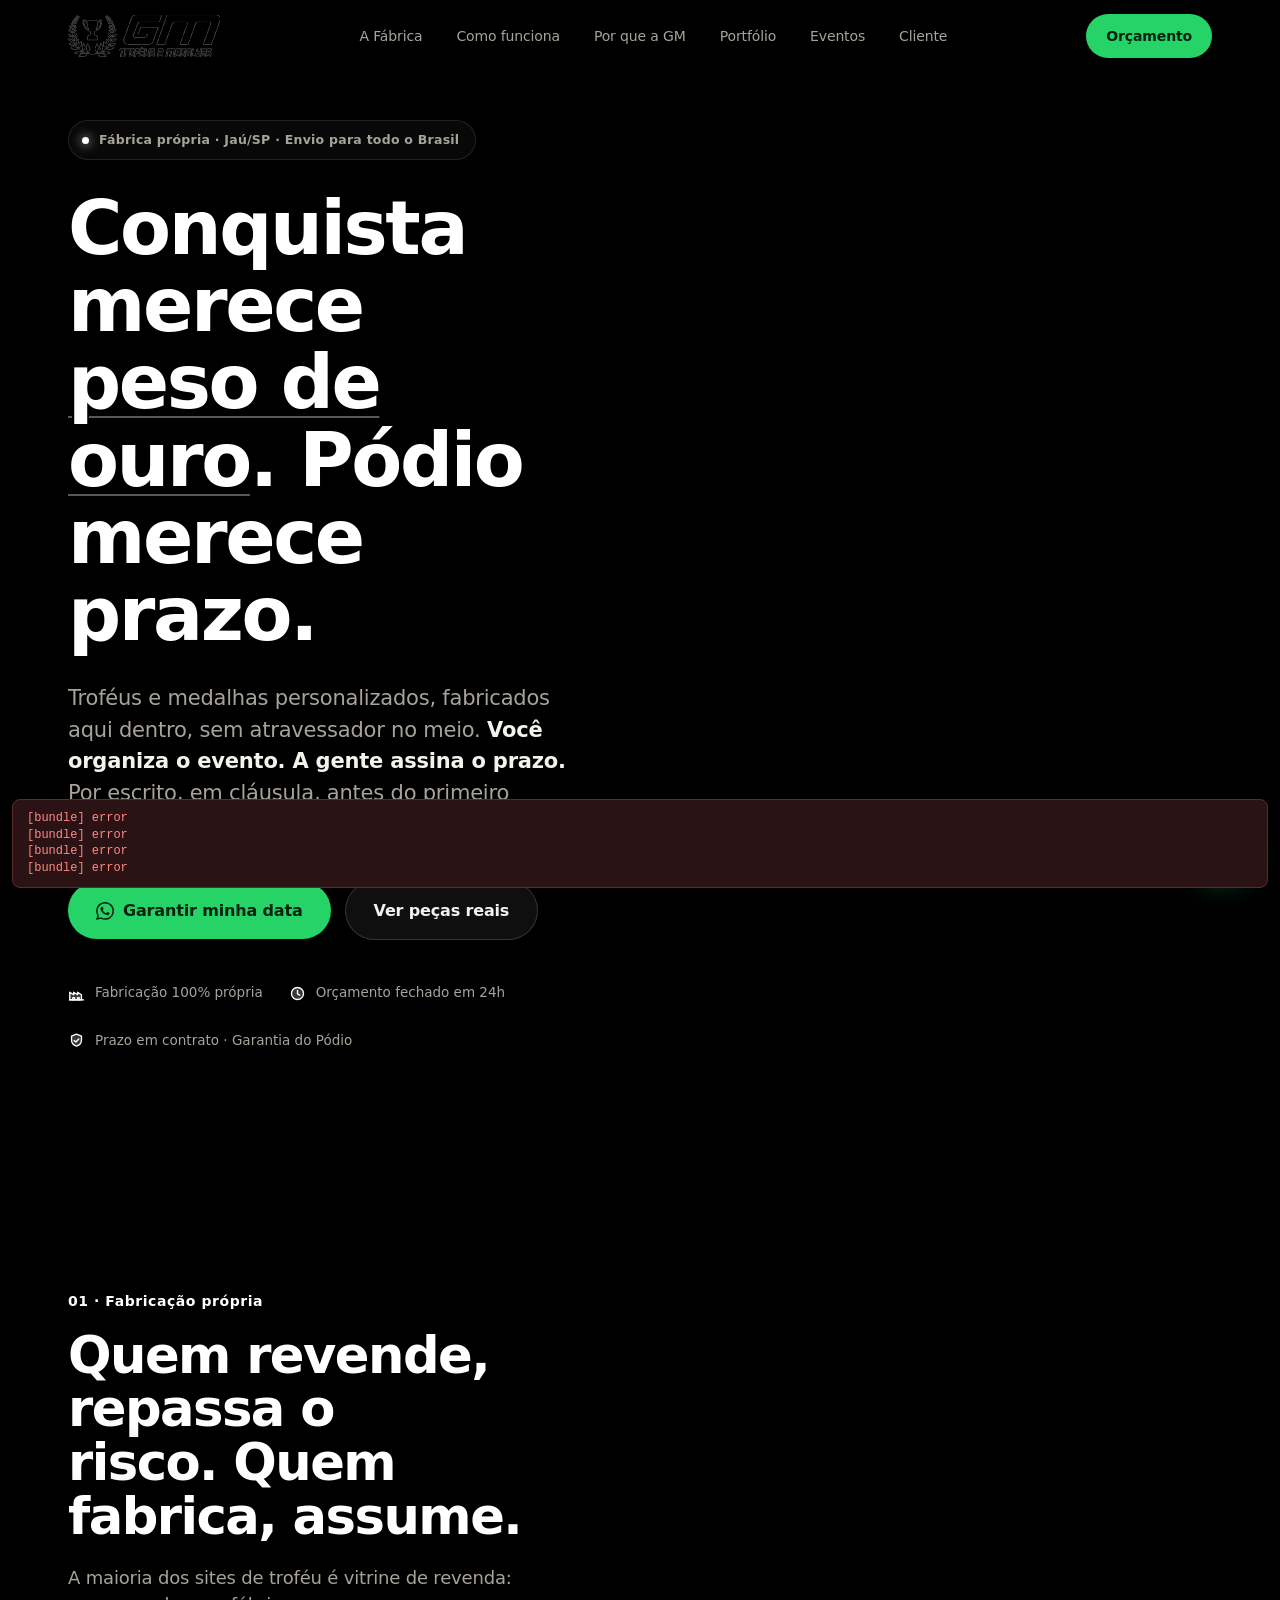
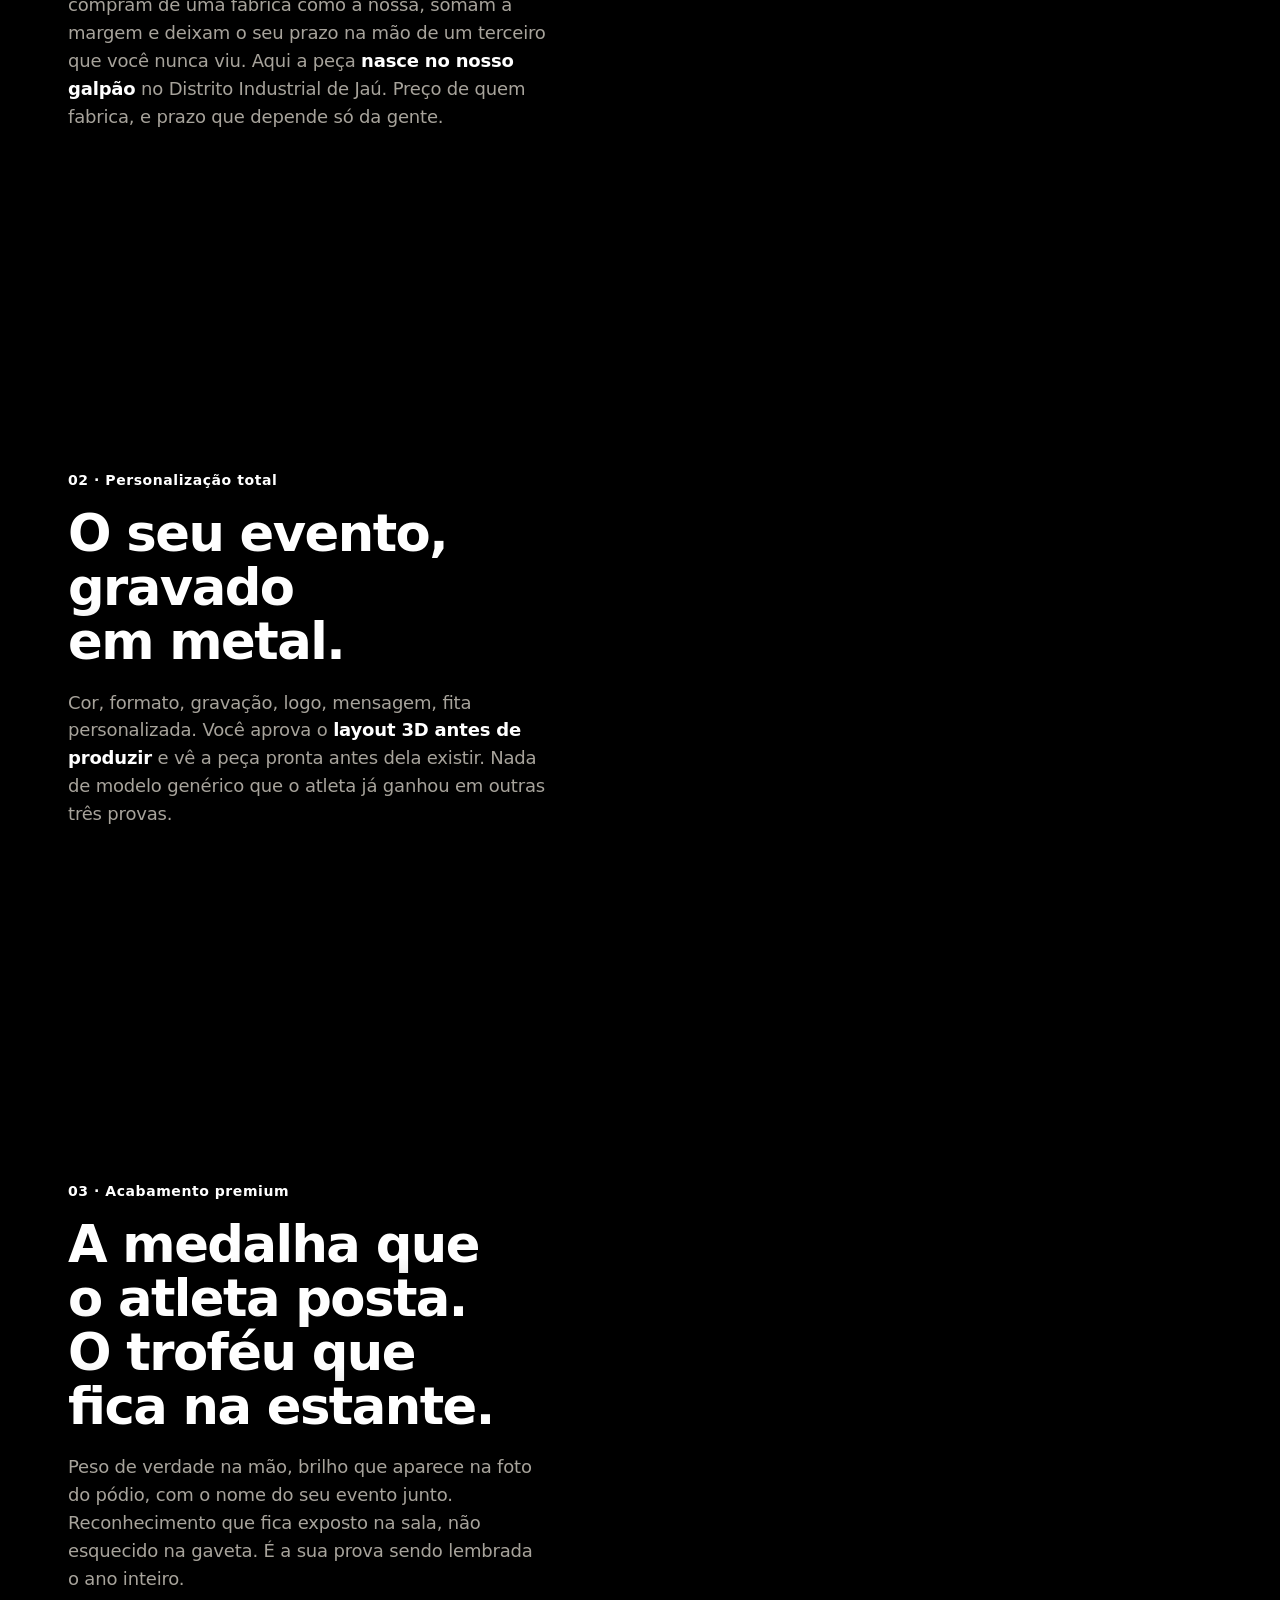
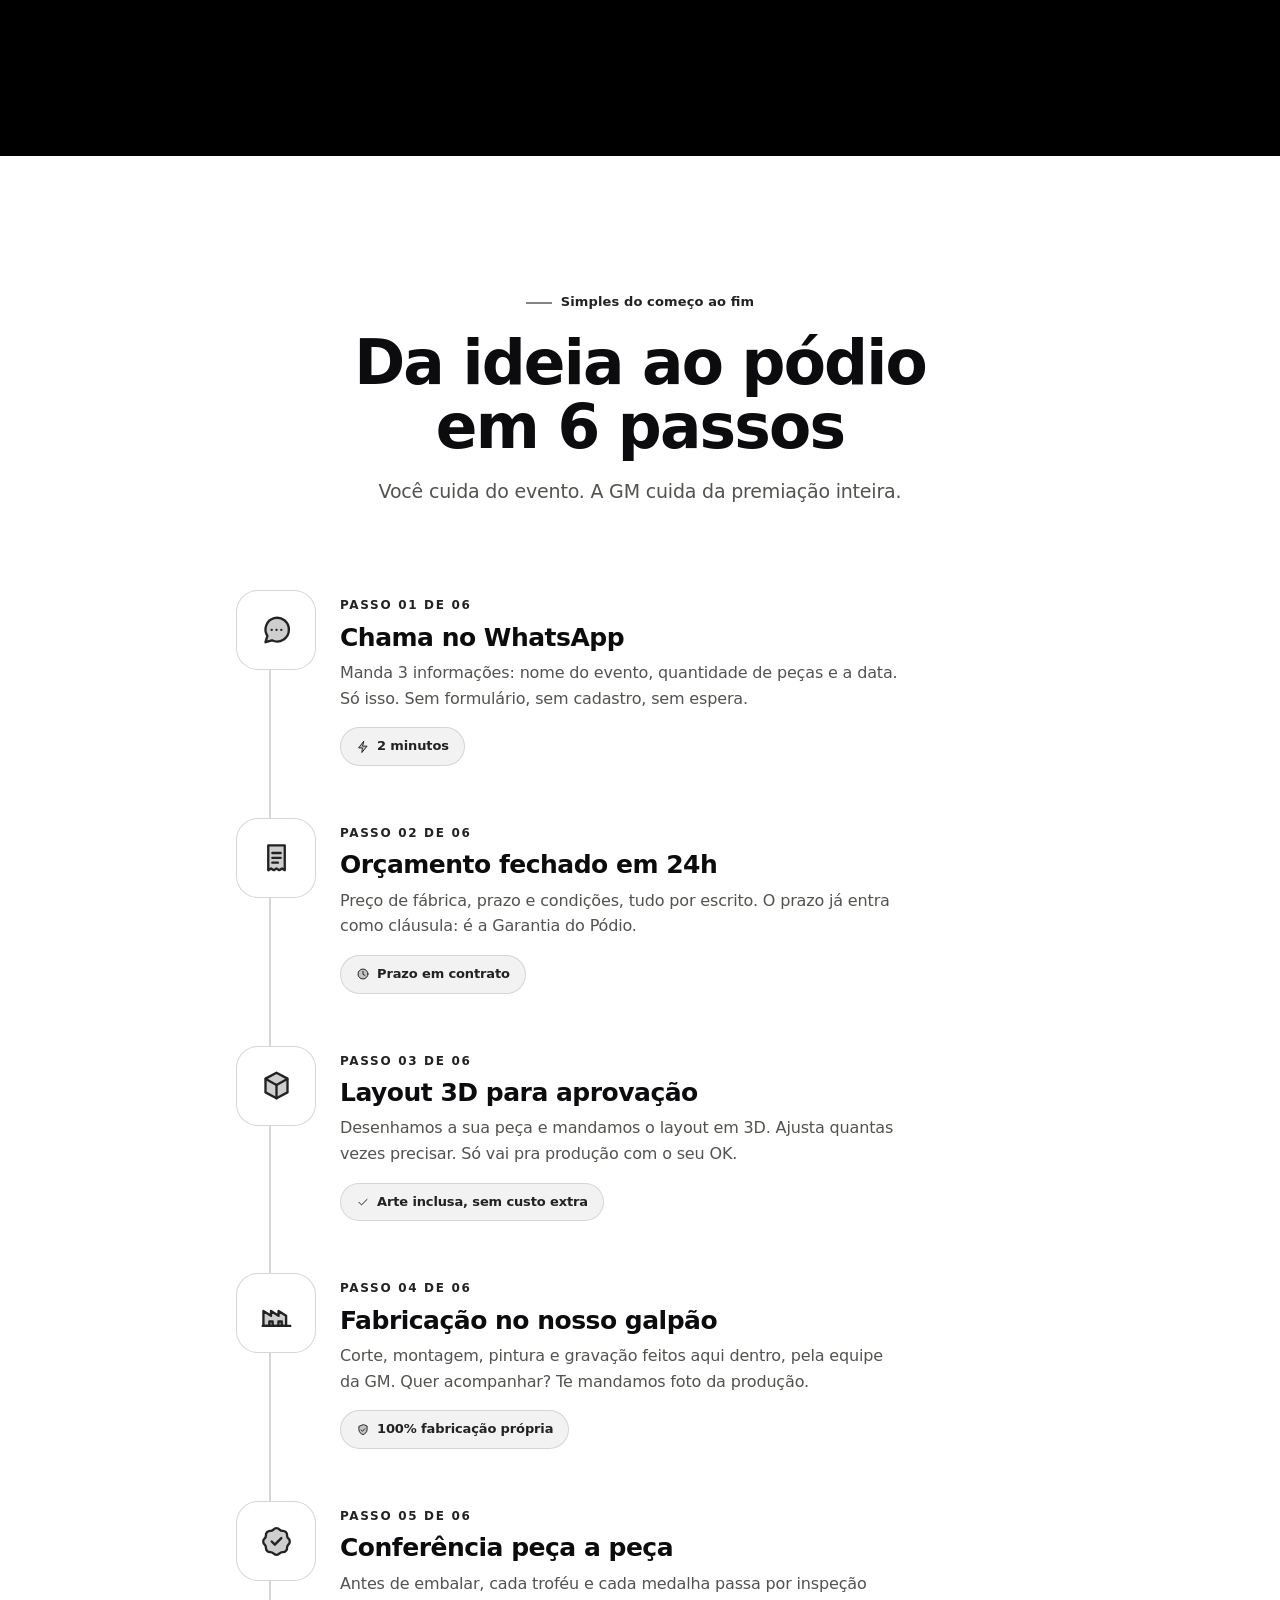
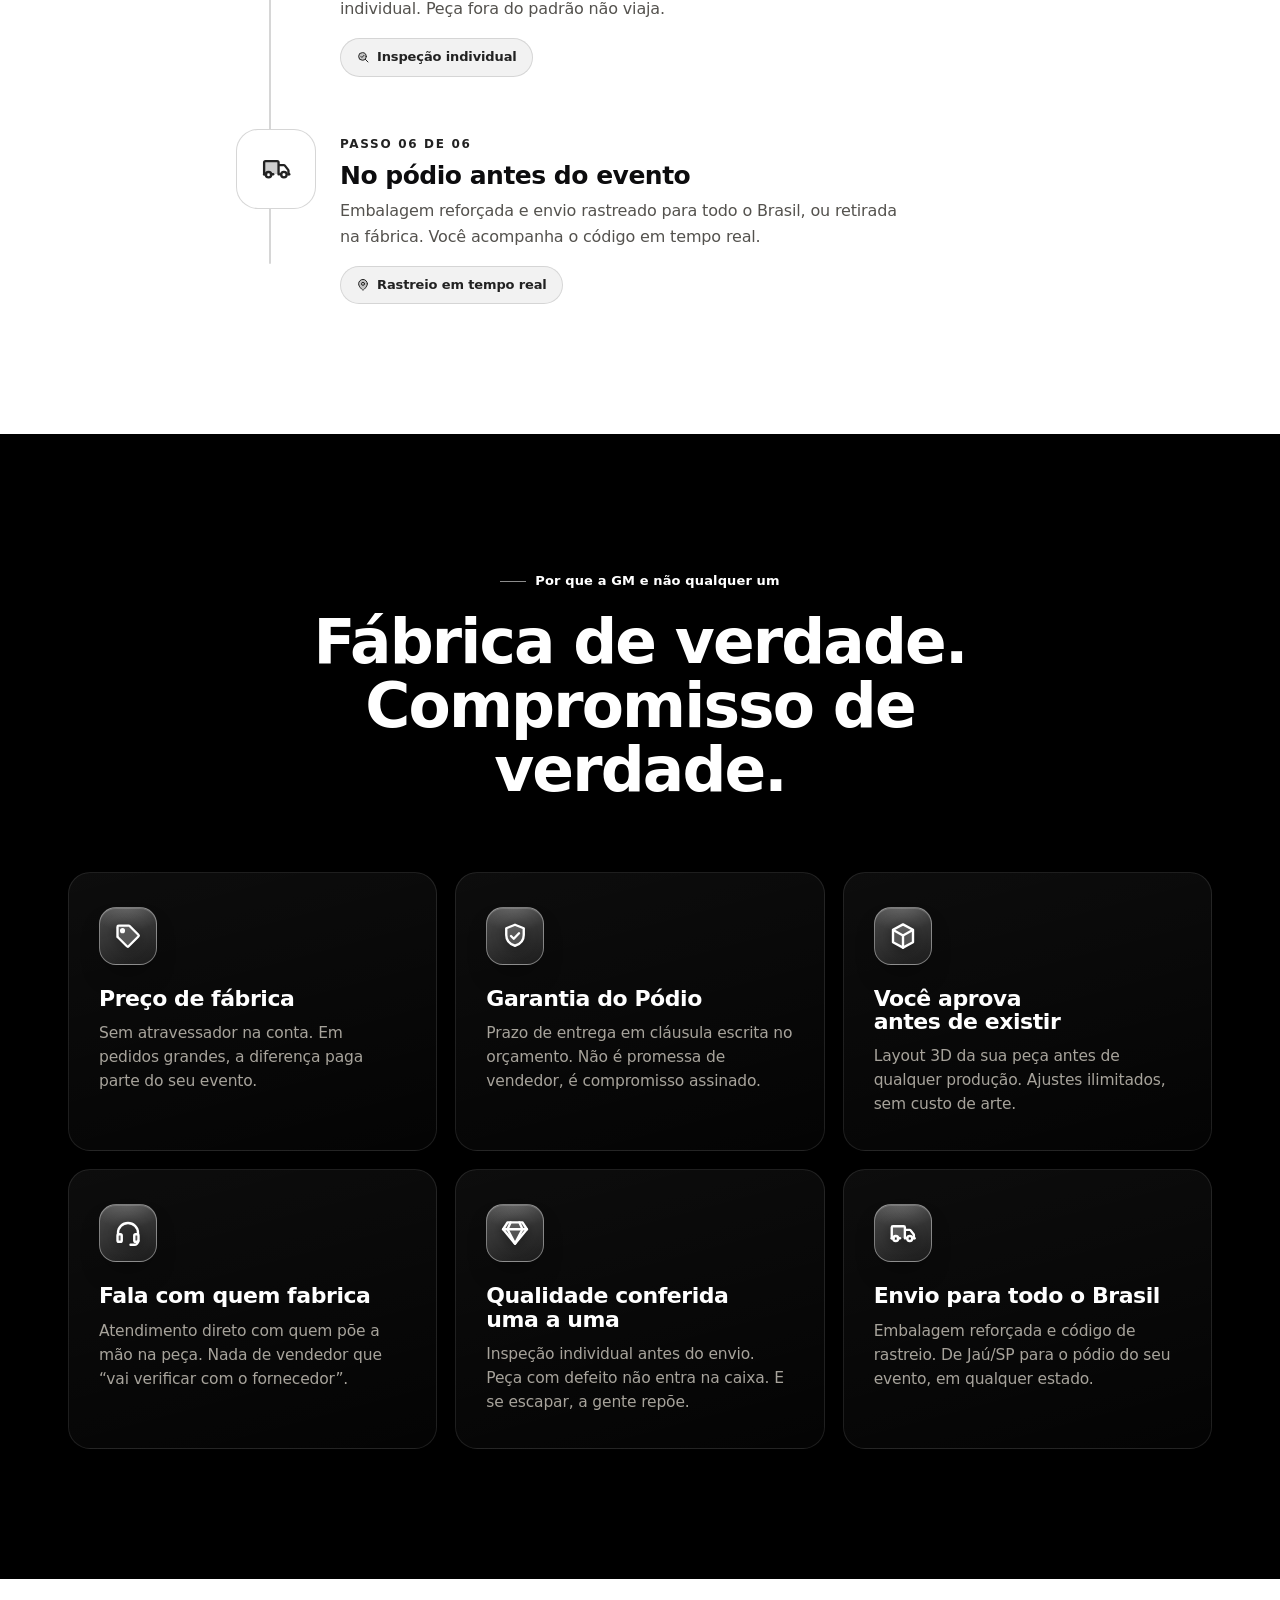
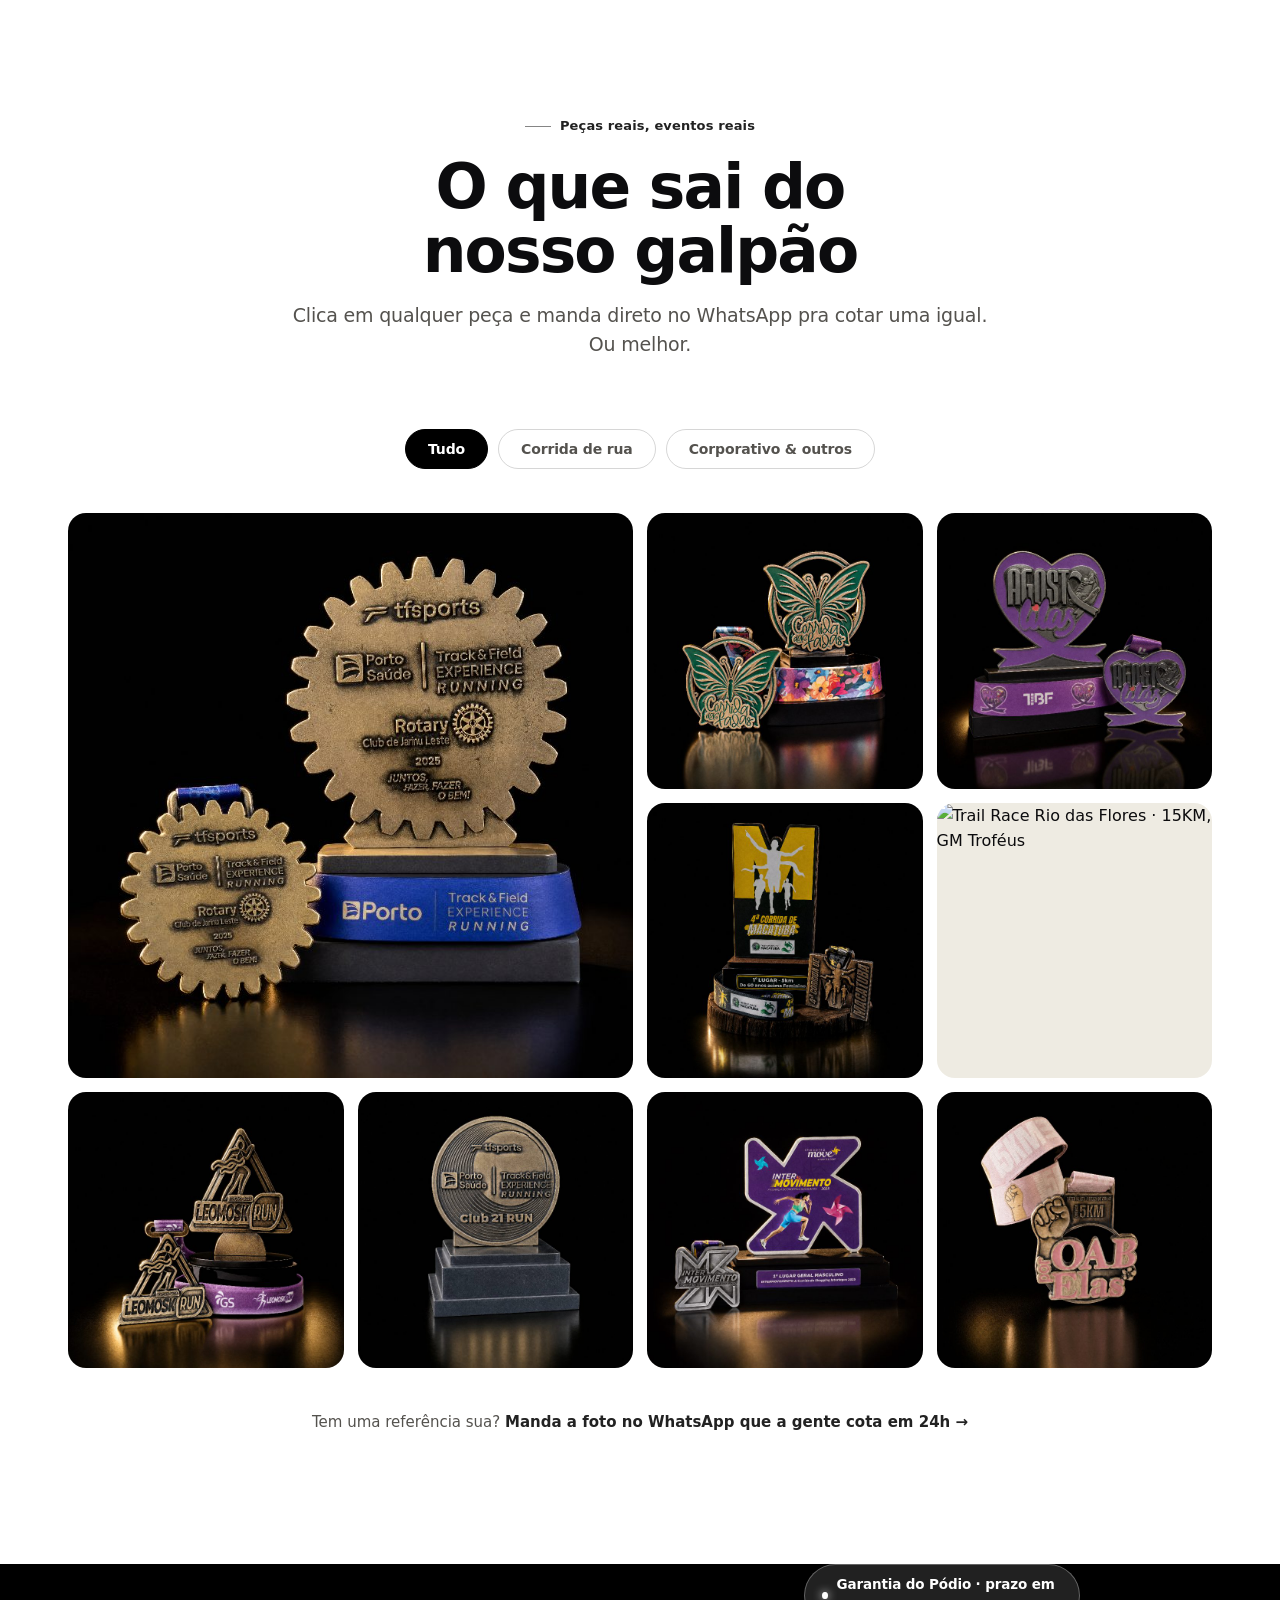
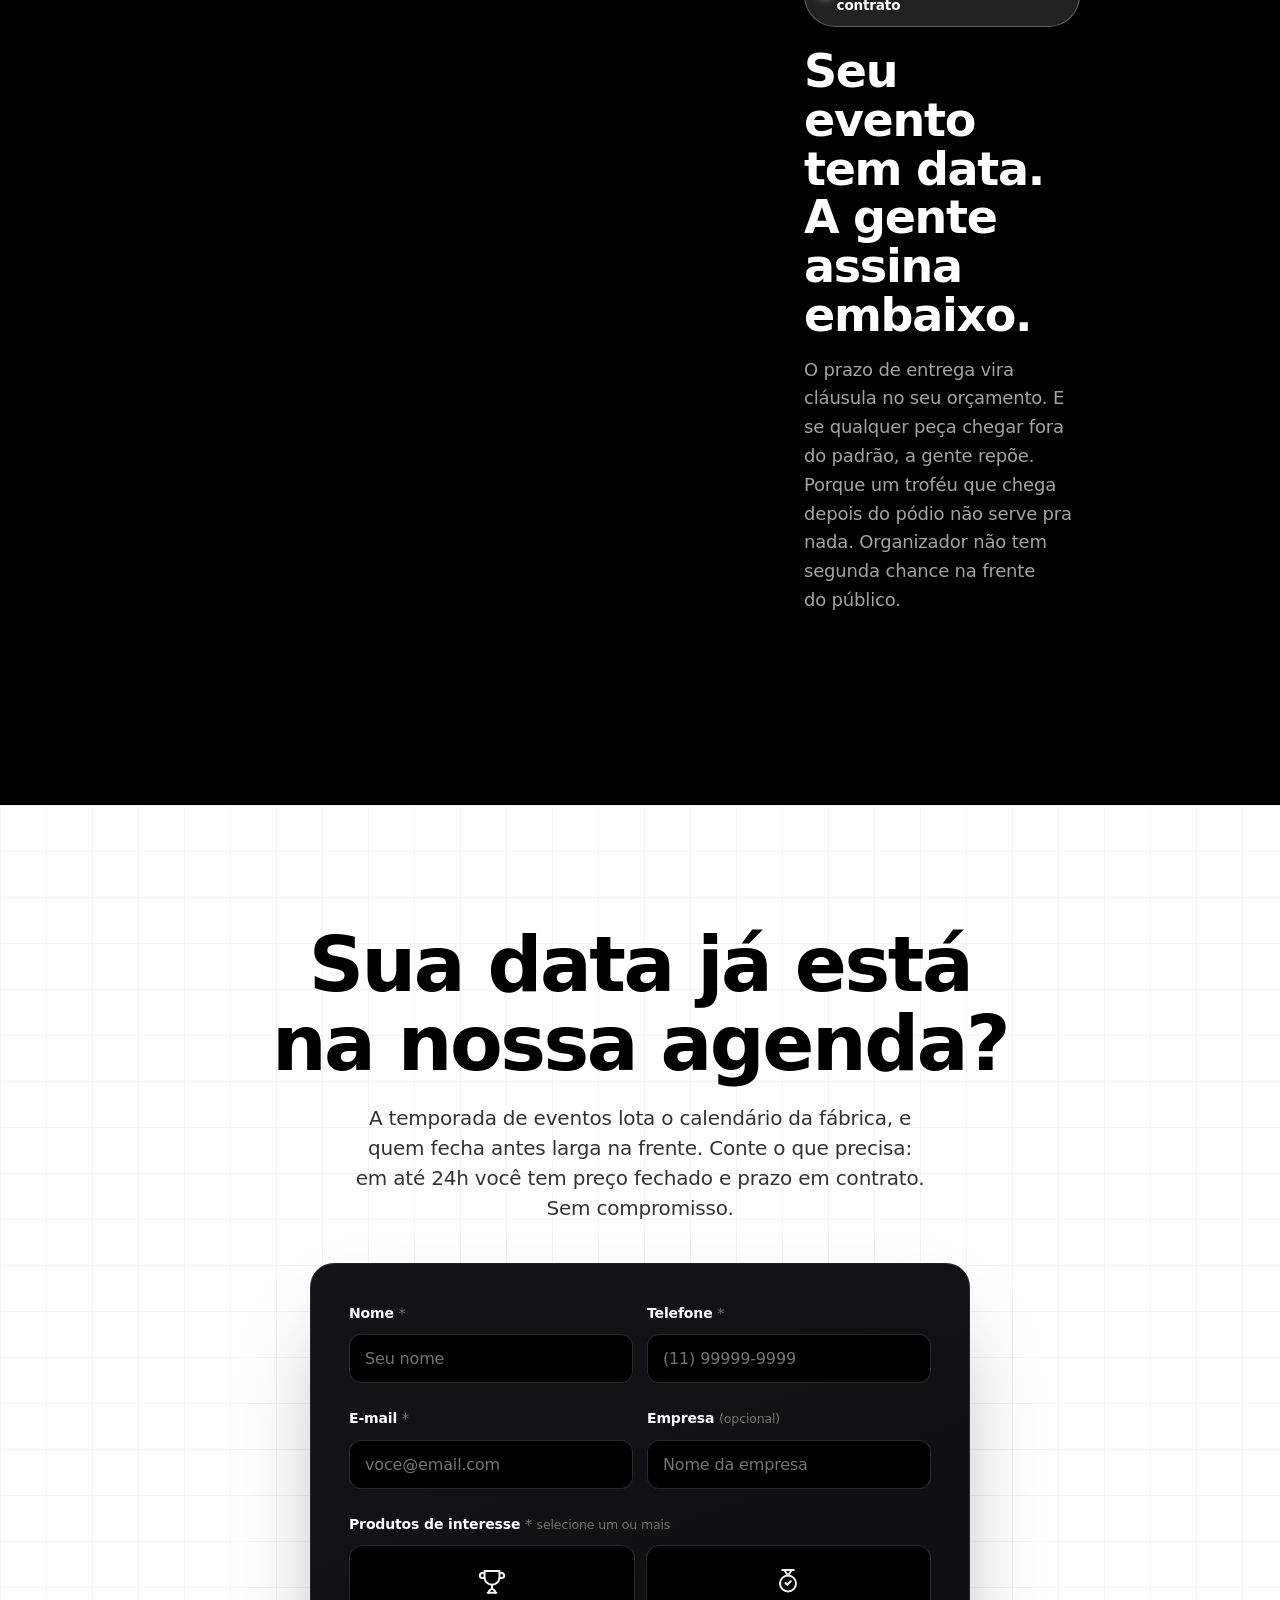
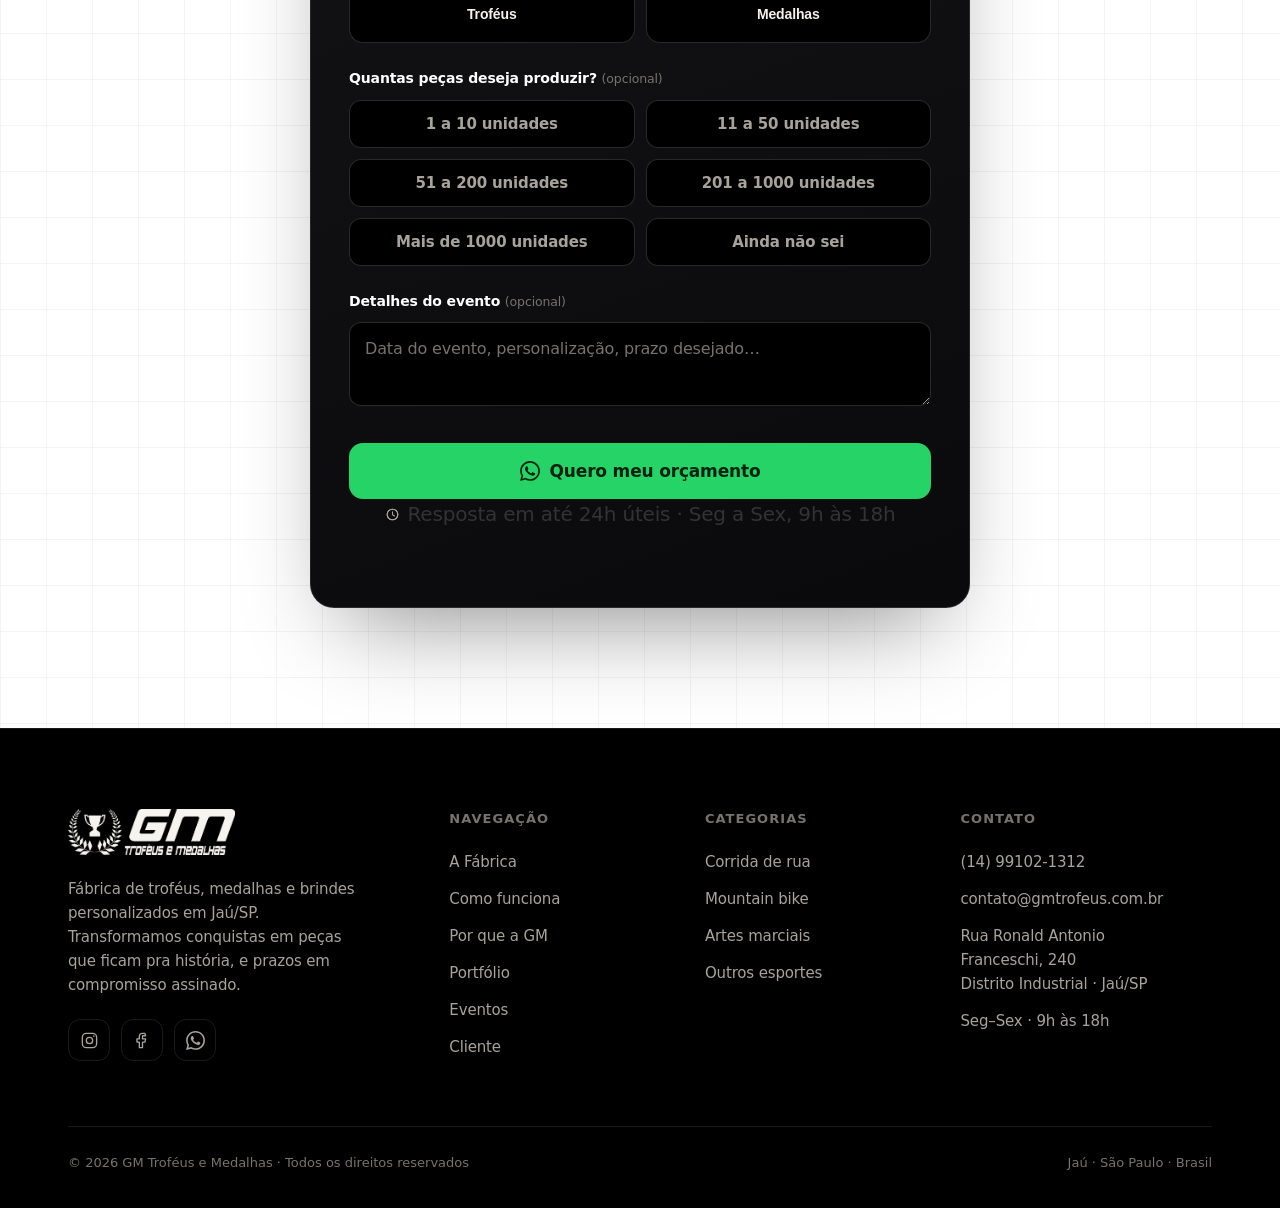
==== commit 69a7c11f: "fix: mobile autoplay loop (iOS nao renderiza video pausado/scrubbed) - sumiu no mobile Desktop: scro" ====
--- a/index.html
+++ b/index.html
@@ -3,7 +3,7 @@
 <head>
   <meta charset="utf-8">
   <meta name="viewport" content="width=device-width, initial-scale=1, viewport-fit=cover">
-  <script>(function(){function mkvid(src){var v=document.createElement('video');v.src=src;v.muted=true;v.loop=true;v.autoplay=true;v.playsInline=true;v.setAttribute('muted','');v.setAttribute('autoplay','');v.setAttribute('loop','');v.setAttribute('playsinline','');v.preload='auto';return v;}function setup(){if(document.getElementById('gmHeroVid'))return;var m=window.matchMedia('(max-width:760px)').matches;var vid=mkvid('trofeu.mp4');vid.id='gmHeroVid';var base='position:fixed;z-index:2;pointer-events:none;transition:opacity .25s;';vid.style.cssText=base+(m?'top:10vh;left:50%;height:34vh;width:auto;transform:translateX(-50%);':'top:50%;right:-6vw;height:110vh;width:auto;transform:translateY(-50%);');document.body.appendChild(vid);vid.play().catch(function(){});var cv=document.getElementById('medalStage');if(cv)cv.style.display='none';var sc=document.getElementById('stageScrim');if(sc)sc.style.display='none';var showcase=document.getElementById('showcase');function onScroll(){var vh=window.innerHeight;var op=1;if(m){op=window.scrollY>vh*0.82?0:1;}else if(showcase){var end=showcase.offsetTop+showcase.offsetHeight-vh*0.9;var st=end-vh*0.6;op=1-Math.max(0,Math.min(1,(window.scrollY-st)/Math.max(1,end-st)));}vid.style.opacity=op.toFixed(2);}window.addEventListener('scroll',onScroll,{passive:true});onScroll();var mv=document.getElementById('medalVidCanvas');if(mv&&mv.tagName!=='VIDEO'){var mvid=mkvid('medalha.mp4');mvid.id='medalVidCanvas';mvid.className=mv.className;mvid.setAttribute('style',(mv.getAttribute('style')||'')+';object-fit:contain;');mv.parentNode.replaceChild(mvid,mv);mvid.play().catch(function(){});}}function go(){setup();[300,900,1800,3000].forEach(function(t){setTimeout(setup,t)});}if(document.readyState==='complete')go();else window.addEventListener('load',go);})();</script>
+  <script>(function(){function mkvid(src){var v=document.createElement('video');v.src=src;v.muted=true;v.playsInline=true;v.setAttribute('muted','');v.setAttribute('playsinline','');v.preload='auto';return v;}function clamp(x){return Math.max(0,Math.min(1,x));}function setup(){if(document.getElementById('gmHeroVid'))return;var m=window.matchMedia('(max-width:760px)').matches;var vid=mkvid('trofeu.mp4');vid.id='gmHeroVid';var base='position:fixed;z-index:2;pointer-events:none;transition:opacity .25s;';vid.style.cssText=base+(m?'top:10vh;left:50%;height:34vh;width:auto;transform:translateX(-50%);':'top:50%;right:-6vw;height:110vh;width:auto;transform:translateY(-50%);');document.body.appendChild(vid);if(m){vid.loop=true;vid.setAttribute('loop','');vid.setAttribute('autoplay','');vid.play().catch(function(){});}else{vid.pause();}var cv=document.getElementById('medalStage');if(cv)cv.style.display='none';var sc=document.getElementById('stageScrim');if(sc)sc.style.display='none';var showcase=document.getElementById('showcase');var mv=document.getElementById('medalVidCanvas');var medalVid=null,medalSec=null;if(mv&&mv.tagName!=='VIDEO'){medalVid=mkvid('medalha.mp4');medalVid.id='medalVidCanvas';medalVid.className=mv.className;medalVid.setAttribute('style',(mv.getAttribute('style')||'')+';object-fit:contain;');mv.parentNode.replaceChild(medalVid,mv);if(m){medalVid.loop=true;medalVid.setAttribute('loop','');medalVid.setAttribute('autoplay','');medalVid.play().catch(function(){});}else{medalVid.pause();}medalSec=medalVid.closest('section');}function trange(){var vh=window.innerHeight;return showcase?Math.max(1,showcase.offsetTop+showcase.offsetHeight-vh*0.55):vh*2;}var heroTarget=0,medalTarget=0;function onScroll(){var vh=window.innerHeight;heroTarget=clamp(window.scrollY/trange());var op=1;if(m){op=window.scrollY>vh*0.82?0:1;}else if(showcase){var end=showcase.offsetTop+showcase.offsetHeight-vh*0.9;var st=end-vh*0.6;op=1-clamp((window.scrollY-st)/Math.max(1,end-st));}vid.style.opacity=op.toFixed(2);if(medalVid&&medalSec){var rr=medalSec.getBoundingClientRect();medalTarget=clamp((vh-rr.top)/(vh+rr.height));}}window.addEventListener('scroll',onScroll,{passive:true});window.addEventListener('resize',onScroll);onScroll();function ease(v,target){if(!v||!v.duration||isNaN(v.duration))return;var tt=target*(v.duration-0.05);var cur=v.currentTime;var nt=cur+(tt-cur)*0.16;if(!v.seeking&&Math.abs(nt-cur)>0.006){v.currentTime=nt;}}function loop(){if(!m){ease(vid,heroTarget);if(medalVid)ease(medalVid,medalTarget);}requestAnimationFrame(loop);}loop();}function go(){setup();[300,900,1800,3000].forEach(function(t){setTimeout(setup,t)});}if(document.readyState==='complete')go();else window.addEventListener('load',go);})();</script>
   <title>GM Troféus &amp; Medalhas · Direto da fábrica, no pódio antes do evento</title>
   <style>
     * { margin: 0; padding: 0; box-sizing: border-box; }
